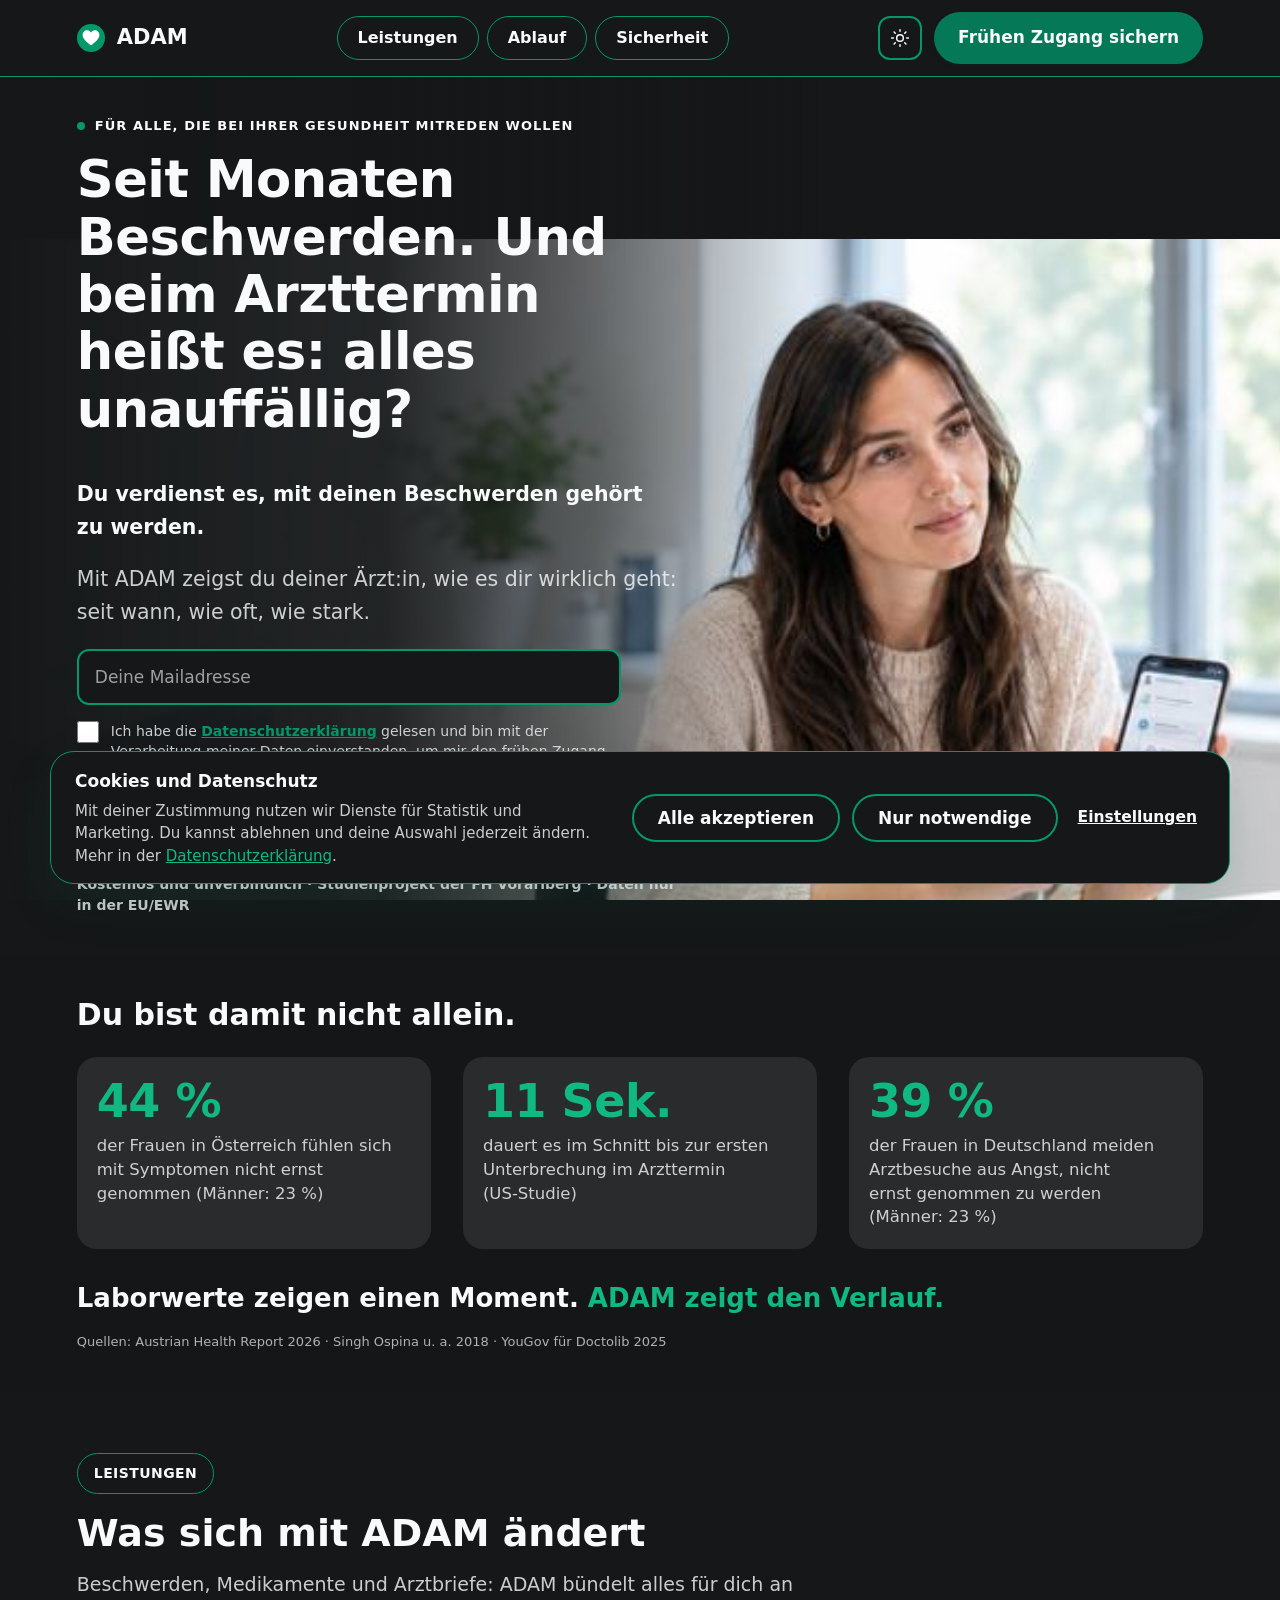
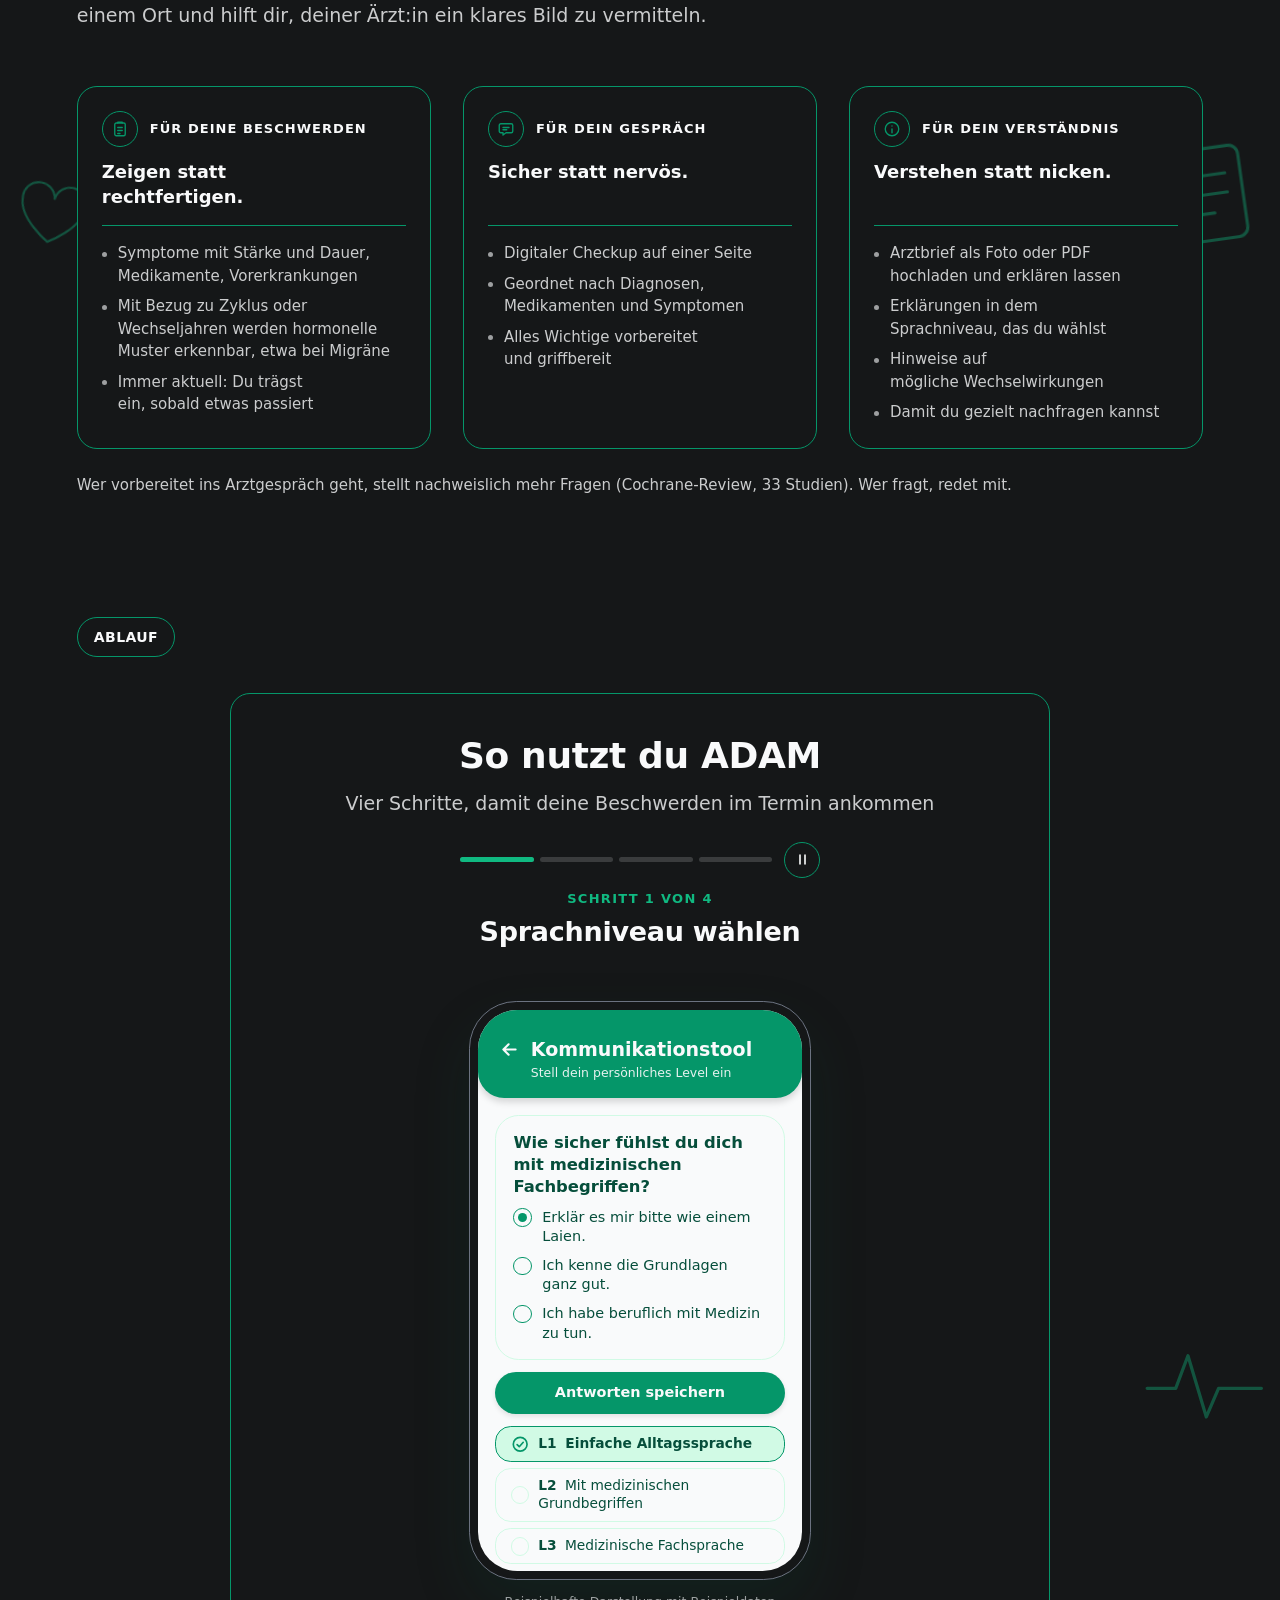
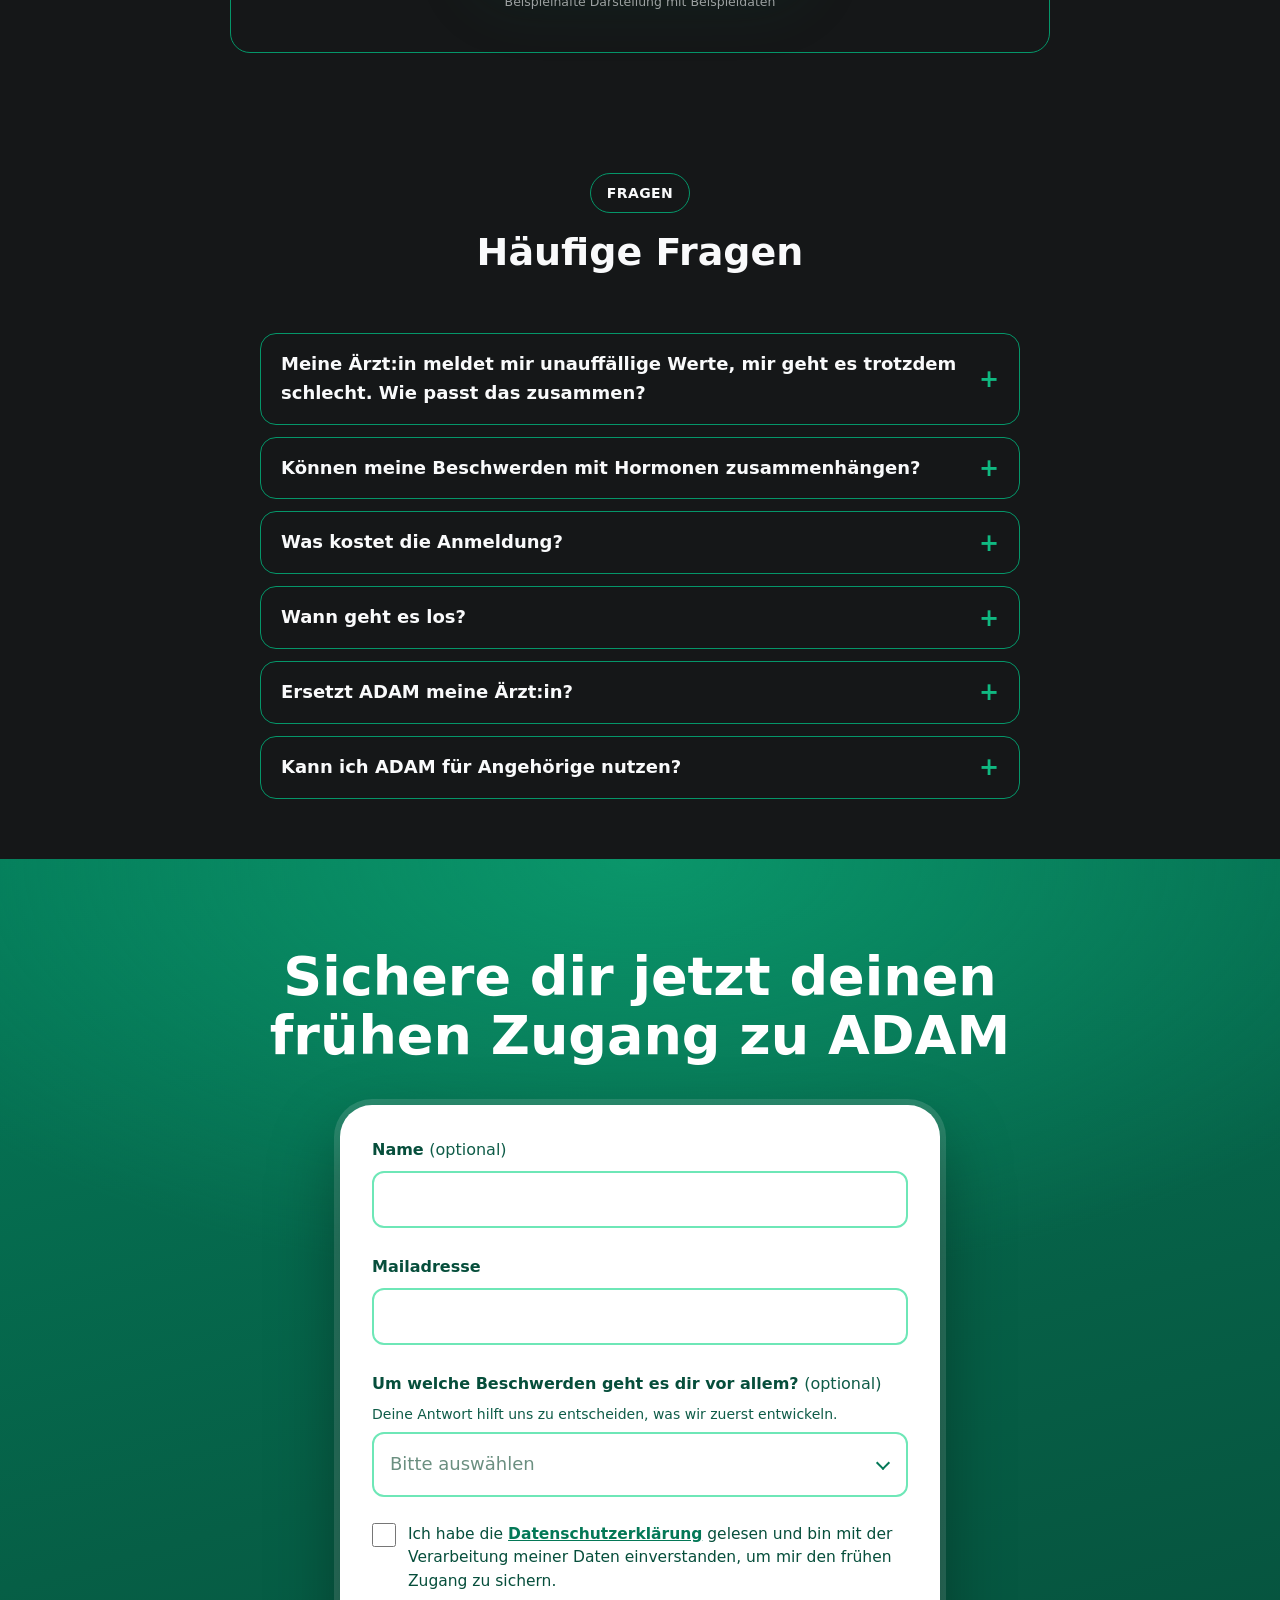
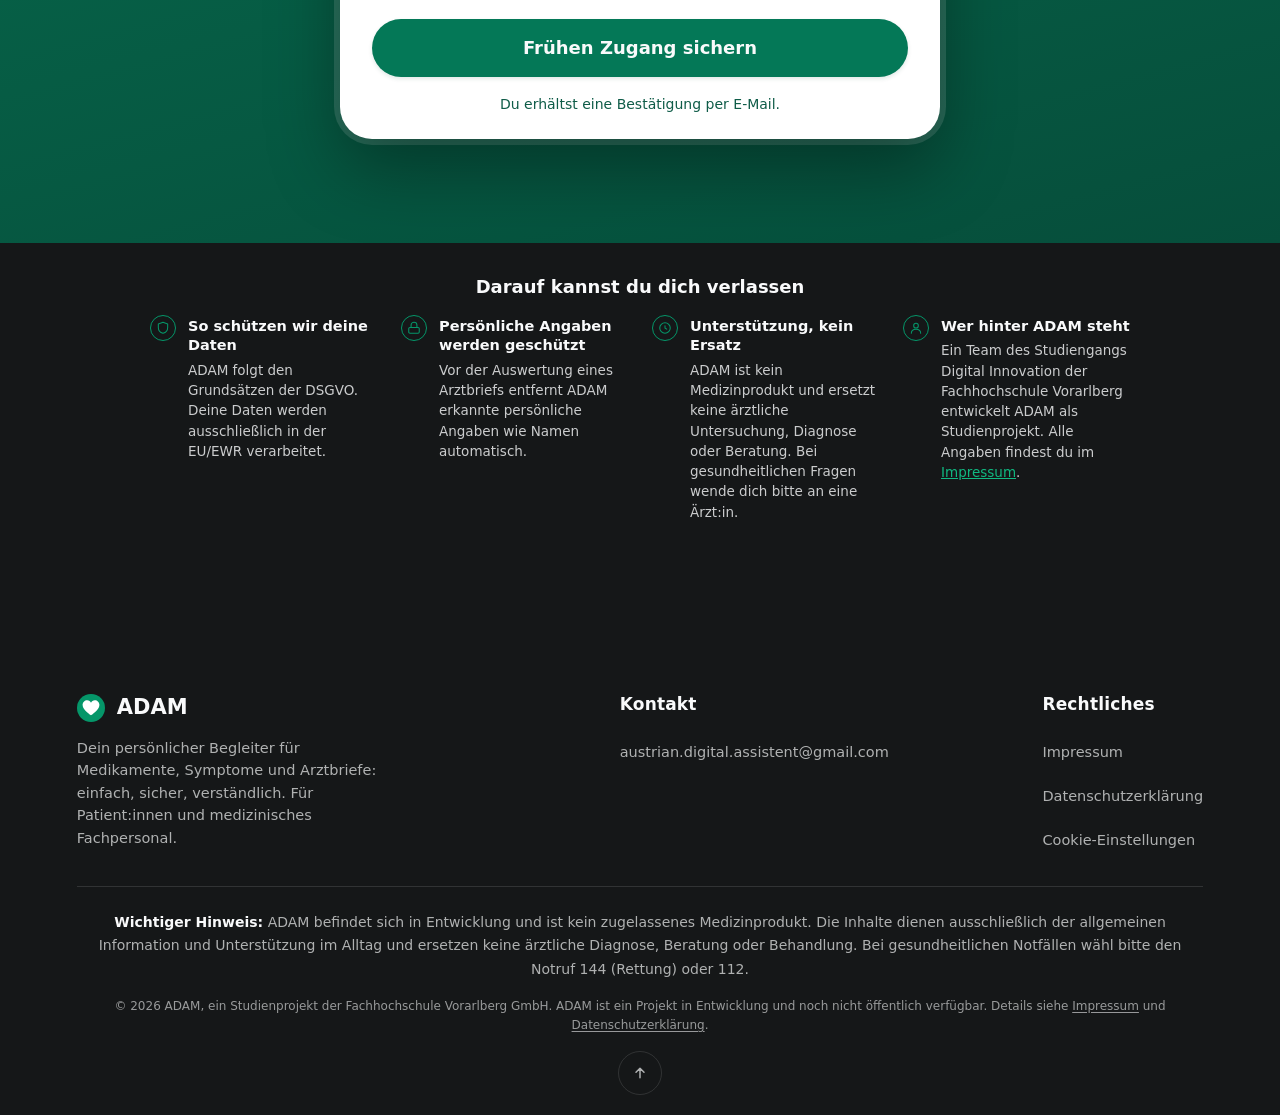
==== index.html @ 1a552b25 "Hinweis an der Beschwerden-Frage: "entwickeln" statt "bauen" Co-Authored-By: Claude Opus 5.5 <norepl" ====
<!DOCTYPE html>
<html lang="de" data-theme="dark">
<head>
  <meta charset="UTF-8" />
  <meta name="viewport" content="width=device-width, initial-scale=1.0" />
  <title>ADAM – Beschwerden festhalten, Arztbriefe verstehen</title>
  <meta name="description" content="Halte fest, wie sich deine Beschwerden entwickeln, versteh die Begriffe in deinen Befunden und geh vorbereitet in den nächsten Termin. Jetzt kostenlos frühen Zugang sichern." />
  <meta property="og:type" content="website" />
  <meta property="og:title" content="ADAM – Beschwerden festhalten, Arztbriefe verstehen" />
  <meta property="og:description" content="Halte fest, wie sich deine Beschwerden entwickeln, versteh die Begriffe in deinen Befunden und geh vorbereitet in den nächsten Termin. Jetzt kostenlos frühen Zugang sichern." />
  <link rel="icon" type="image/svg+xml" href="assets/logo.svg" />
  <script>

    (function () {
      try {
        if (localStorage.getItem("adam-theme-v2") === "light") {
          document.documentElement.setAttribute("data-theme", "light");
        }
      } catch (e) {}
    })();
  </script>
  <link rel="stylesheet" href="assets/styles.css" />

  <script src="assets/consent.js"></script>
</head>
<body data-audience="patient" data-variant="a">

  <script>
    document.documentElement.classList.add("js-loading");
    setTimeout(function () { document.documentElement.classList.remove("js-loading"); }, 5000);
  </script>
  <div class="loader" aria-hidden="true">
    <div class="loader__mark">
      <img src="assets/logo.svg" alt="" width="56" height="56" />
      <span class="loader__name">ADAM</span>
      <span class="loader__bar"></span>
    </div>
  </div>
  <script>

    (function () {
      try {
        var params = new URLSearchParams(window.location.search);
        var variant = (params.get("v") || "").toLowerCase();
        var audience = params.get("zielgruppe");
        var body = document.body;
        if (audience === "aerzte") body.setAttribute("data-audience", "aerzte");
        if (variant === "a" || variant === "b") {
          body.setAttribute("data-variant", variant);
          body.setAttribute("data-variant-source", "link");
          body.setAttribute("data-campaign", "true");
        }

        if (body.getAttribute("data-audience") === "aerzte" && "IntersectionObserver" in window) {
          body.classList.add("hero-cta-in-view");
        }
      } catch (e) {}
    })();
  </script>
  <a class="skip-link" href="#hauptinhalt">Direkt zum Hauptinhalt springen</a>

  <header class="site-header">
    <div class="container site-header__inner">
      <a class="brand" href="#hauptinhalt">
        <img src="assets/logo.svg" alt="ADAM Logo" width="28" height="28" />
        <span class="brand__name">ADAM</span>
      </a>

      <nav aria-label="Hauptnavigation">

        <ul class="nav-links">
          <li data-hide-for="patient"><a href="#vergleich">Vergleich</a></li>
          <li>
            <a href="#leistungen">
Leistungen
            </a>
          </li>
          <li><a href="#ablauf">Ablauf</a></li>
          <li><a href="#sicherheit">Sicherheit</a></li>
        </ul>
      </nav>

      <div class="nav-actions">

        <button type="button" class="theme-toggle" id="themeToggle" aria-label="Farbschema wechseln" aria-pressed="false">
          <svg class="icon-sun" viewBox="0 0 24 24" fill="none" stroke="currentColor" stroke-width="1.8" stroke-linecap="round" stroke-linejoin="round"><circle cx="12" cy="12" r="4"/><path d="M12 2v2M12 20v2M4.9 4.9l1.4 1.4M17.7 17.7l1.4 1.4M2 12h2M20 12h2M4.9 19.1l1.4-1.4M17.7 6.3l1.4-1.4"/></svg>
          <svg class="icon-moon" viewBox="0 0 24 24" fill="none" stroke="currentColor" stroke-width="1.8" stroke-linecap="round" stroke-linejoin="round"><path d="M21 12.8A9 9 0 1 1 11.2 3 7 7 0 0 0 21 12.8Z"/></svg>
        </button>

        <a class="btn btn-primary nav-cta" href="#warteliste" data-track="header">
          <span data-audience-content="patient"><span class="nav-cta__long">Frühen Zugang sichern</span><span class="nav-cta__short">Zugang sichern</span></span>
          <span data-audience-content="aerzte"><span class="nav-cta__long">Mit 10 Patient:innen kostenlos testen</span><span class="nav-cta__short">Kostenlos testen</span></span>
        </a>
        <button type="button" class="nav-toggle" id="navToggle" aria-expanded="false" aria-controls="mobileMenu">
          <span class="visually-hidden">Menü öffnen</span>
          <svg viewBox="0 0 24 24" fill="none" stroke="currentColor" stroke-width="2" stroke-linecap="round" id="navToggleIcon"><path d="M4 7h16M4 12h16M4 17h16"/></svg>
        </button>
      </div>
    </div>

    <div class="mobile-menu" id="mobileMenu">
      <div class="container">
        <ul>
          <li data-hide-for="patient"><a href="#vergleich">Vergleich</a></li>
          <li>
            <a href="#leistungen">
Leistungen
            </a>
          </li>
          <li><a href="#ablauf">Ablauf</a></li>
          <li><a href="#sicherheit">Sicherheit</a></li>
        </ul>
        <a class="btn btn-primary btn-block" href="#warteliste" data-track="mobile-menu">
          <span data-audience-content="patient">Frühen Zugang sichern</span>
          <span data-audience-content="aerzte"><span class="nav-cta__long">Mit 10 Patient:innen kostenlos testen</span><span class="nav-cta__short">Kostenlos testen</span></span>
        </a>
      </div>
    </div>
  </header>

  <main id="hauptinhalt">

    <section class="hero" aria-labelledby="hero-heading">

      <div class="hero__photo" data-audience-content="patient">
        <picture>
          <source media="(max-width: 1099px)" srcset="assets/hero-patient-schmal.jpg" />
          <img src="assets/hero-patient-1774.jpg" alt="" width="1774" height="747" fetchpriority="high" decoding="async" />
        </picture>
      </div>
      <div class="hero__photo" data-audience-content="aerzte">
        <picture>
          <source media="(max-width: 699px)" srcset="assets/hero-aerztin-schmal.jpg" />
          <img src="assets/hero-aerztin-1672.jpg" alt="" width="1672" height="941" fetchpriority="high" decoding="async" />
        </picture>
      </div>
      <div class="hero__blob hero__blob--one" aria-hidden="true"></div>
      <div class="hero__blob hero__blob--two" aria-hidden="true"></div>

      <div class="container hero__inner">
        <div>
          <div data-audience-content="patient">
            <p class="kicker">Für alle, die bei ihrer Gesundheit mitreden wollen</p>
          </div>
          <div data-audience-content="aerzte">
            <p class="kicker">Für Vorreiter:innen in Medizin, Pflege und Therapie</p>
          </div>

          <h1 id="hero-heading">
            <span data-audience-content="patient">
              <span data-variant-content="a">Seit Monaten Beschwerden. Und beim Arzttermin heißt es: alles unauffällig?</span>
              <span data-variant-content="b">Eine schwere Diagnose. Und im Arztbrief steht nur Fachchinesisch.</span>
            </span>
            <span data-audience-content="aerzte">
              <span data-variant-content="a">Sie wollten zuhören. Stattdessen suchen Sie.</span>
              <span data-variant-content="b">„Das weiß ich nicht mehr genau.“ Wie oft hören Sie diesen Satz?</span>
            </span>
          </h1>

          <div class="hero__patient" data-audience-content="patient">

            <div class="hero__story hero__story--lead" data-variant-content="a">
              <p class="hero__relief">Du verdienst es, mit deinen Beschwerden gehört zu werden.</p>
            </div>
            <div class="hero__story hero__story--lead" data-variant-content="b">
              <p class="hero__relief">Du willst wissen, was das konkret für dich bedeutet?</p>
            </div>
            <!-- Auf dem Handy steht dieser Satz unter dem Formular, ab 1100 px wie bisher darüber (CSS order). -->
            <div class="hero__story hero__story--more" data-variant-content="a">
              <p>Mit ADAM zeigst du deiner Ärzt:in, wie es dir wirklich geht: seit wann, wie oft, wie stark.</p>
            </div>
            <div class="hero__story hero__story--more" data-variant-content="b">
              <p>ADAM übersetzt deinen Arztbrief in einfache Worte und schafft Klarheit.</p>
            </div>

            <!-- Kampagne 4: Kurzanmeldung direkt im ersten Bildschirm (nur Mailadresse + Einwilligung).
                 Gleiches Brevo-Formular und gleiche Ereignisse wie unten; GoatCounter zählt zusätzlich
                 hero_form_start und hero_submit, damit man sieht, wie viele das Formular oben nutzen. -->
            <form class="waitlist-form waitlist-form--hero" id="waitlist-form-hero" data-position="hero" novalidate>
              <div class="waitlist-form__fields">
                <input type="hidden" name="zielgruppe" value="patient" />
                <input type="hidden" name="variante" value="direkt" data-variant-field />
                <div class="form-field">
                  <label for="email-hero" class="visually-hidden">Mailadresse</label>
                  <input type="email" id="email-hero" name="email" autocomplete="email" inputmode="email" placeholder="Deine Mailadresse" required />
                  <p class="form-error" data-error-for="email" aria-live="polite"></p>
                </div>
                <div class="form-field form-field--checkbox">
                  <label class="checkbox-label">
                    <input type="checkbox" name="consent" required data-error-message="Bitte stimme der Datenschutzerklärung zu, um dir den frühen Zugang zu sichern." />
                    <span>Ich habe die <a href="datenschutz.html" target="_blank" rel="noopener">Datenschutzerklärung</a> gelesen und bin mit der Verarbeitung meiner Daten einverstanden, um mir den frühen Zugang zu sichern.</span>
                  </label>
                  <p class="form-error" data-error-for="consent" aria-live="polite"></p>
                </div>
                <p class="form-error" data-submit-error aria-live="polite"></p>
                <button class="btn btn-primary btn-lg" type="submit">Frühen Zugang sichern</button>
              </div>

              <div class="form-success" tabindex="-1">
                <p class="form-success__title">Danke, du bist dabei!</p>
                <p class="form-success__text">
                  <span data-success-lead>Wir haben dir eine E-Mail geschickt.</span>
                  Darin steht, wie es weitergeht.
                </p>
                <p class="form-success__hint">Keine E-Mail erhalten? <span>Sieh bitte im Spam-Ordner nach.</span></p>
              </div>
            </form>
            <p class="hero__trust-note">Kostenlos und unverbindlich · Studienprojekt der FH Vorarlberg · Daten nur in der EU/EWR</p>
          </div>

          <div data-audience-content="aerzte">

            <div class="hero__story" data-variant-content="a">
              <p>Zettel entziffern, in ELGA nachsehen, nach Tabletten fragen, deren Namen keiner mehr weiß. Und am Ende bleibt offen, ob die Liste noch stimmt.</p>
              <p>Jede Minute davon fehlt dem Gespräch. Und im Wartezimmer sitzt schon der Nächste.</p>
            </div>
            <div class="hero__story" data-variant-content="b">
              <p>Sie fragen nach. Noch einmal. Und setzen aus Bruchstücken zusammen, was wirklich los ist.</p>
            </div>
          </div>

        </div>

      </div>

      <div class="hero__band proof" data-audience-content="patient">
        <div class="container">
          <div data-variant-content="a">
            <p class="proof__title">Du bist damit nicht allein.</p>
            <ul class="proof__stats">
              <li class="proof__stat"><span class="proof__num">44&nbsp;%</span><span class="proof__text">der Frauen in Österreich fühlen sich mit Symptomen nicht ernst genommen (Männer: 23&nbsp;%)</span></li>
              <li class="proof__stat"><span class="proof__num">11&nbsp;Sek.</span><span class="proof__text">dauert es im Schnitt bis zur ersten Unterbrechung im Arzttermin (US-Studie)</span></li>
              <li class="proof__stat"><span class="proof__num">39&nbsp;%</span><span class="proof__text">der Frauen in Deutschland meiden Arztbesuche aus Angst, nicht ernst genommen zu werden (Männer: 23&nbsp;%)</span></li>
            </ul>
            <p class="proof__claim">Laborwerte zeigen einen Moment. <em class="hero__mark">ADAM zeigt den Verlauf.</em></p>
            <p class="proof__sources">Quellen: Austrian Health Report 2026 · Singh Ospina u.&nbsp;a. 2018 · YouGov für Doctolib 2025</p>
          </div>
          <div data-variant-content="b">
            <p class="proof__title">So geht es den meisten.</p>
            <ul class="proof__stats">
              <li class="proof__stat"><span class="proof__num">40–80&nbsp;%</span><span class="proof__text">von dem, was Ärzt:innen erklären, sind sofort wieder vergessen</span></li>
              <li class="proof__stat"><span class="proof__num">Fast 50&nbsp;%</span><span class="proof__text">von dem, was hängen bleibt, ist falsch erinnert</span></li>
              <li class="proof__stat"><span class="proof__num">Über 50&nbsp;%</span><span class="proof__text">der Menschen in Deutschland finden die Begriffe von Ärzt:innen schwer verständlich</span></li>
            </ul>
            <p class="proof__claim">Der Arztbrief erklärt die Diagnose. <em class="hero__mark">ADAM erklärt den Arztbrief.</em></p>
            <p class="proof__sources">Quellen: Kessels 2003 · Health Literacy Survey Germany (HLS-GER 2)</p>
          </div>
        </div>
      </div>
      <div class="hero__band" data-audience-content="aerzte">
        <div class="container hero__band-inner">
          <div data-variant-content="a">
            <p class="hero__band-turn">Sie sind nicht Ärzt:in geworden, um zu suchen.</p>
            <div class="hero__band-answer">
              <p class="hero__answer">Mit ADAM kommen Ihre Patient:innen <em class="hero__mark">vorbereitet</em>. Und Sie haben wieder Zeit für den Menschen vor Ihnen.</p>
            </div>
          </div>
          <div data-variant-content="b">
            <p class="hero__band-turn">Dabei hängt an diesen Angaben Ihre Diagnose.</p>
            <div class="hero__band-answer">
              <p class="hero__answer">Mit ADAM bringen Ihre Patient:innen ihre Geschichte <em class="hero__mark">geordnet</em> mit. Und Sie entscheiden mit gutem Gefühl.</p>
            </div>
          </div>
        </div>
      </div>
    </section>

    <!-- Vergleich: für Patient:innen ausgeblendet (zu erklärungsbedürftig), Ärzt:innen behalten ihn -->
    <section class="has-deco problem" id="vergleich" aria-labelledby="problem-heading" data-hide-for="patient">
      <div class="deco" aria-hidden="true">
        <div class="deco__item" data-parallax="-0.2" data-side="l" style="--speed: -0.2; --size: 1.3; top: 30%; --rot: 8deg"><svg viewBox="0 0 64 64"><rect x="10" y="14" width="44" height="40" rx="5"/><path d="M10 26h44M22 8v10M42 8v10M22 36h6M36 36h6M22 45h6"/></svg></div>
      </div>
      <div class="container">
        <div class="section-header">
          <span class="eyebrow">Vergleich</span>
          <h2 class="section-title" id="problem-heading">Derselbe Termin, zwei Ausgangslagen</h2>
          <p class="section-intro">
            <span data-audience-content="patient">Schieb den Regler: was du heute zum Termin mitbringst – und was mit ADAM.</span>
            <span data-audience-content="aerzte">Schieben Sie den Regler: was Ihre Patient:innen zum Termin mitbringen, ohne und mit ADAM.</span>
          </p>
        </div>

        <div class="cmp">
          <div class="cmp__card">
            <h3 class="cmp__bar"><span class="cmp__bar-off">Ohne ADAM</span><span class="cmp__bar-on">Mit ADAM</span></h3>
            <ul class="cmp__rows">
              <li class="cmp__row cmp__row--1">
                <span class="cmp__icon" aria-hidden="true"><span class="cmp__q">?</span><svg viewBox="0 0 24 24" fill="none" stroke="currentColor" stroke-width="2.6" stroke-linecap="round" stroke-linejoin="round"><path d="M20 6 9 17l-5-5"/></svg></span>
                <span class="cmp__label">Medikamente</span>
                <span class="cmp__values">
                  <span class="cmp__before"><span class="cmp__tag">Ohne ADAM: </span>„Die kleine weiße für den Blutdruck“</span>
                  <span class="cmp__after"><span class="cmp__tag">Mit ADAM: </span>Ramipril 5 mg, 1× täglich</span>
                </span>
              </li>
              <li class="cmp__row cmp__row--2">
                <span class="cmp__icon" aria-hidden="true"><span class="cmp__q">?</span><svg viewBox="0 0 24 24" fill="none" stroke="currentColor" stroke-width="2.6" stroke-linecap="round" stroke-linejoin="round"><path d="M20 6 9 17l-5-5"/></svg></span>
                <span class="cmp__label">Vorbefund</span>
                <span class="cmp__values">
                  <span class="cmp__before"><span class="cmp__tag">Ohne ADAM: </span><span class="is-inline" data-audience-content="patient">„Im Brief stand irgendwas mit ‚idiopathisch‘.“</span><span class="is-inline" data-audience-content="aerzte">„Der Brief liegt noch zu Hause“</span></span>
                  <span class="cmp__after"><span class="cmp__tag">Mit ADAM: </span><span class="is-inline" data-audience-content="patient">„idiopathisch“ heißt: ohne bekannte Ursache</span><span class="is-inline" data-audience-content="aerzte">Arztbrief hochgeladen</span></span>
                </span>
              </li>
              <li class="cmp__row cmp__row--3">
                <span class="cmp__icon" aria-hidden="true"><span class="cmp__q">?</span><svg viewBox="0 0 24 24" fill="none" stroke="currentColor" stroke-width="2.6" stroke-linecap="round" stroke-linejoin="round"><path d="M20 6 9 17l-5-5"/></svg></span>
                <span class="cmp__label">Symptome</span>
                <span class="cmp__values">
                  <span class="cmp__before"><span class="cmp__tag">Ohne ADAM: </span><span class="is-inline" data-audience-content="patient">„Kopfweh … seit ein paar Wochen? Oder schon Monaten?“</span><span class="is-inline" data-audience-content="aerzte">„Kopfweh, seit wann genau, weiß ich nicht“</span></span>
                  <span class="cmp__after"><span class="cmp__tag">Mit ADAM: </span><span class="is-inline" data-audience-content="patient">Kopfschmerzen seit 6 Wochen, 3× pro Woche, Stärke 6/10</span><span class="is-inline" data-audience-content="aerzte">Kopfschmerzen, leicht, seit gestern</span></span>
                </span>
              </li>
              <li class="cmp__row cmp__row--4">
                <span class="cmp__icon" aria-hidden="true"><span class="cmp__q">?</span><svg viewBox="0 0 24 24" fill="none" stroke="currentColor" stroke-width="2.6" stroke-linecap="round" stroke-linejoin="round"><path d="M20 6 9 17l-5-5"/></svg></span>
                <span class="cmp__label">Familiengeschichte</span>
                <span class="cmp__values">
                  <span class="cmp__before"><span class="cmp__tag">Ohne ADAM: </span>„Da müsste ich meine Mutter fragen“</span>
                  <span class="cmp__after"><span class="cmp__tag">Mit ADAM: </span>Diabetes (Mutter)</span>
                </span>
              </li>
            </ul>
          </div>
          <div class="cmp__control">
            <button type="button" class="cmp__end" data-cmp-to="0">Ohne ADAM</button>
            <input class="cmp__range" type="range" min="0" max="100" step="1" value="0" aria-label="Vergleich: von ohne ADAM bis mit ADAM" />
            <button type="button" class="cmp__end" data-cmp-to="100">Mit ADAM</button>
          </div>
        </div>
      </div>
    </section>

    <section class="has-deco" id="leistungen" aria-label="Leistungen">
      <div class="deco" aria-hidden="true">
        <div class="deco__item" data-parallax="0.2" data-side="r" style="--speed: 0.2; --size: 1.6; top: 28%; --rot: -8deg"><svg viewBox="0 0 64 64"><rect x="14" y="8" width="36" height="48" rx="5"/><path d="M22 22h20M22 32h20M22 42h12"/></svg></div>
        <div class="deco__item" data-parallax="-0.2" data-side="l" style="--speed: -0.2; --size: 1.1; top: 66%; --rot: 10deg"><svg viewBox="0 0 64 64"><path d="M32 54S8 40 8 24a12 12 0 0 1 24-3 12 12 0 0 1 24 3c0 16-24 30-24 30z"/></svg></div>
      </div>
      <div class="container">

        <div class="overview" data-audience-content="patient">
          <div class="overview__header">
            <span class="eyebrow">Leistungen</span>
            <h2 class="section-title">Was sich mit ADAM ändert</h2>
            <p class="section-intro">Beschwerden, Medikamente und Arztbriefe: ADAM bündelt alles für dich an einem Ort und hilft dir, deiner Ärzt:in ein klares Bild zu vermitteln.</p>
          </div>

          <ul class="services">
            <li class="service">
              <h3 class="kicker"><span class="service__icon" aria-hidden="true"><svg viewBox="0 0 24 24" fill="none" stroke="currentColor" stroke-width="1.8" stroke-linecap="round" stroke-linejoin="round"><rect x="5" y="4" width="14" height="17" rx="2"/><path d="M9 4V3h6v1M9 10h6M9 14h6M9 18h3"/></svg></span>Für deine Beschwerden</h3>
              <p class="service__claim">Zeigen statt rechtfertigen.</p>
              <ul class="service__list">
                <li>Symptome mit Stärke und Dauer, Medikamente, Vorerkrankungen</li>
                <li>Mit Bezug zu Zyklus oder Wechseljahren werden hormonelle Muster erkennbar, etwa bei Migräne</li>
                <li>Immer aktuell: Du trägst ein, sobald etwas passiert</li>
              </ul>
            </li>
            <li class="service">
              <h3 class="kicker"><span class="service__icon" aria-hidden="true"><svg viewBox="0 0 24 24" fill="none" stroke="currentColor" stroke-width="1.8" stroke-linecap="round" stroke-linejoin="round"><path d="M5 5h14a2 2 0 0 1 2 2v8a2 2 0 0 1-2 2h-7l-4 3v-3H5a2 2 0 0 1-2-2V7a2 2 0 0 1 2-2z"/><path d="M8 10h8M8 13h5"/></svg></span>Für dein Gespräch</h3>
              <p class="service__claim">Sicher statt nervös.</p>
              <ul class="service__list">
                <li>Digitaler Checkup auf einer Seite</li>
                <li>Geordnet nach Diagnosen, Medikamenten und Symptomen</li>
                <li>Alles Wichtige vorbereitet und griffbereit</li>
              </ul>
            </li>
            <li class="service">
              <h3 class="kicker"><span class="service__icon" aria-hidden="true"><svg viewBox="0 0 24 24" fill="none" stroke="currentColor" stroke-width="1.8" stroke-linecap="round" stroke-linejoin="round"><circle cx="12" cy="12" r="9"/><path d="M12 17v-5M12 8h.01"/></svg></span>Für dein Verständnis</h3>
              <p class="service__claim">Verstehen statt nicken.</p>
              <ul class="service__list">
                <li>Arztbrief als Foto oder PDF hochladen und erklären lassen</li>
                <li>Erklärungen in dem Sprachniveau, das du wählst</li>
                <li>Hinweise auf mögliche Wechselwirkungen</li>
                <li>Damit du gezielt nachfragen kannst</li>
              </ul>
            </li>
          </ul>
          <p class="services__proof">Wer vorbereitet ins Arztgespräch geht, stellt nachweislich mehr Fragen (Cochrane-Review, 33 Studien). Wer fragt, redet mit.</p>

        </div>

        <div class="overview" data-audience-content="aerzte">
          <div class="overview__header">
            <span class="eyebrow">Leistungen</span>
            <h2 class="section-title">Drei Gründe, ADAM zu empfehlen</h2>
            <p class="section-intro">ADAM ist eine Gesundheits-App für Ihre Patient:innen. Sie bündelt Medikamente, Symptomverläufe und Befunde, erklärt Diagnosen verständlich und erstellt eine kompakte Übersicht für den nächsten Termin.</p>
          </div>

          <ul class="services">
            <li class="service">
              <h3 class="kicker"><span class="service__icon" aria-hidden="true"><svg viewBox="0 0 24 24" fill="none" stroke="currentColor" stroke-width="1.8" stroke-linecap="round" stroke-linejoin="round"><rect x="5" y="4" width="14" height="17" rx="2"/><path d="M9 4V3h6v1M9 10h6M9 14h6M9 18h3"/></svg></span>Für Ihre Diagnosen</h3>
              <p class="service__claim">Alle relevanten Daten an einem Ort.</p>
              <ul class="service__list">
                <li>Medikation, Symptome und Vorerkrankungen</li>
                <li>Arztbriefe als Foto oder PDF</li>
                <li>Von Ihren Patient:innen laufend ergänzt</li>
              </ul>
            </li>
            <li class="service">
              <h3 class="kicker"><span class="service__icon" aria-hidden="true"><svg viewBox="0 0 24 24" fill="none" stroke="currentColor" stroke-width="1.8" stroke-linecap="round" stroke-linejoin="round"><circle cx="12" cy="12" r="9"/><path d="M12 7v5l3 2"/></svg></span>Für Ihre Zeit</h3>
              <p class="service__claim">Alle Daten übersichtlich zusammengeführt.</p>
              <ul class="service__list">
                <li>Digitaler Checkup auf einer Seite</li>
                <li>Gegliedert nach Diagnosen, Medikamenten und Symptomen</li>
                <li>Schon vor dem Termin fertig</li>
              </ul>
            </li>
            <li class="service">
              <h3 class="kicker"><span class="service__icon" aria-hidden="true"><svg viewBox="0 0 24 24" fill="none" stroke="currentColor" stroke-width="1.8" stroke-linecap="round" stroke-linejoin="round"><path d="M5 5h14a2 2 0 0 1 2 2v8a2 2 0 0 1-2 2h-7l-4 3v-3H5a2 2 0 0 1-2-2V7a2 2 0 0 1 2-2z"/><path d="M8 10h8M8 13h5"/></svg></span>Für Ihre Patient:innen</h3>
              <p class="service__claim">Gesundheitsdaten verständlich übersetzt.</p>
              <ul class="service__list">
                <li>Diagnosen in klaren Worten, Sprachniveau einstellbar</li>
                <li>Hinweise auf mögliche Wechselwirkungen</li>
                <li>Gut vorbereitet ins Gespräch mit Ihnen</li>
              </ul>
            </li>
          </ul>

        </div>
      </div>
    </section>

    <section class="has-deco ablauf" id="ablauf" aria-labelledby="ablauf-heading">
      <div class="deco" aria-hidden="true">
        <div class="deco__item" data-parallax="0.2" data-side="r" style="--speed: 0.2; --size: 1.7; top: 55%; --rot: 0deg"><svg viewBox="0 0 64 64"><path d="M4 34h14l6-16 9 30 6-14h21"/></svg></div>
      </div>
      <div class="container">
        <div class="ablauf__header">
          <span class="eyebrow">Ablauf</span>
        </div>

        <div class="howto" data-step="1">
          <div class="howto__text">
            <div class="howto__intro">
              <h2 class="howto__heading" id="ablauf-heading">
                <span data-audience-content="patient">So nutzt du ADAM</span>
                <span data-audience-content="aerzte">Wie Patient:innen ADAM anwenden</span>
              </h2>
              <p class="howto__sub">
                <span data-audience-content="patient">Vier Schritte, damit deine Beschwerden im Termin ankommen</span>
                <span data-audience-content="aerzte">Vier Schritte zu besser vorbereiteten Terminen</span>
              </p>
            </div>

            <p class="visually-hidden" aria-live="polite" aria-atomic="true" data-howto-live></p>
            <div class="howto__step">
            <!-- Film: die vier Schritte laufen automatisch nacheinander ab (assets/script.js, initHowto). -->
            <div class="howto__film-controls" hidden>
              <div class="howto__film-bar" aria-hidden="true"><i></i><i></i><i></i><i></i></div>
              <button type="button" class="howto__film-toggle" aria-label="Film anhalten">
                <svg class="howto__icon-pause" viewBox="0 0 24 24" fill="none" stroke="currentColor" stroke-width="2.6" stroke-linecap="round" aria-hidden="true"><path d="M8 5v14M16 5v14"/></svg>
                <svg class="howto__icon-play" viewBox="0 0 24 24" fill="currentColor" aria-hidden="true"><path d="M8 5.5v13a1 1 0 0 0 1.5.86l10.5-6.5a1 1 0 0 0 0-1.72L9.5 4.64A1 1 0 0 0 8 5.5Z"/></svg>
              </button>
            </div>
            <p class="howto__count">Schritt <span data-howto-current>1</span> von 4</p>
            <div class="howto__panels">
              <div class="howto__panel is-active">
                <h3 class="howto__title">Sprachniveau wählen</h3>
                <p class="howto__desc"><span data-audience-content="patient">Du entscheidest, wie einfach oder fachlich ADAM dir alles erklärt.</span><span data-audience-content="aerzte">Ihre Patient:innen wählen, wie einfach oder fachlich ADAM erklärt. Verstandene Erklärungen können Ihnen im Termin das Erklären von Grundlagen ersparen.</span></p>
              </div>
              <div class="howto__panel">
                <h3 class="howto__title"><span class="is-inline" data-audience-content="patient">Beschwerden erfassen, Arztbrief hochladen</span><span class="is-inline" data-audience-content="aerzte">Angaben erfassen und Arztbrief hochladen</span></h3>
                <p class="howto__desc"><span data-audience-content="patient">Symptome, Medikamente und Arztbriefe als Bild oder PDF: alles an einem Ort statt auf Zetteln und im Kopf.</span><span data-audience-content="aerzte">Ihre Patient:innen erfassen Symptome und Medikamente und laden Arztbriefe als Bild oder PDF hoch. So können Ihnen die Angaben zum Termin gebündelt vorliegen, statt dass Sie sie einzeln erfragen.</span></p>
              </div>
              <div class="howto__panel">
                <h3 class="howto__title">Diagnosen erklären lassen</h3>
                <p class="howto__desc"><span data-audience-content="patient">ADAM erklärt die Diagnosen aus deinem Arztbrief in deinem Sprachniveau.</span><span data-audience-content="aerzte">ADAM erklärt Diagnosen aus dem Arztbrief im gewählten Sprachniveau. Das kann zu klareren Angaben und gezielteren Fragen in Ihrem Gespräch führen.</span></p>
              </div>
              <div class="howto__panel">
                <h3 class="howto__title"><span class="is-inline" data-audience-content="patient">Alle Daten übersichtlich zusammengefasst</span><span class="is-inline" data-audience-content="aerzte">Checkup zusammenfassen</span></h3>
                <p class="howto__desc"><span data-audience-content="patient">Dein digitaler Checkup fasst deine Einträge übersichtlich zusammen und macht bei Bedarf Muster sichtbar, etwa rund um Zyklus oder Wechseljahre. So hast du im Termin alles schwarz auf weiß.</span><span data-audience-content="aerzte">Der digitale Checkup führt Diagnosen, Medikamente und Symptome auf einer Seite zusammen. Die Übersicht gibt Ihnen schnell Orientierung und kann Nachfragen im Termin ersparen.</span></p>
              </div>
            </div>
            </div>

            <div class="howto__pager">
              <button type="button" class="howto__arrow" data-howto-prev aria-label="Zurück: vorheriger Schritt" title="Zurück"><svg viewBox="0 0 24 24" fill="none" stroke="currentColor" stroke-width="2.2" stroke-linecap="round" stroke-linejoin="round" aria-hidden="true"><path d="M19 12H5M11 6l-6 6 6 6"/></svg></button>
              <button type="button" class="howto__arrow" data-howto-next aria-label="Weiter: nächster Schritt" title="Weiter"><svg viewBox="0 0 24 24" fill="none" stroke="currentColor" stroke-width="2.2" stroke-linecap="round" stroke-linejoin="round" aria-hidden="true"><path d="M5 12h14M13 6l6 6-6 6"/></svg></button>
            </div>

            <p class="howto__note howto__note--end">Beispielhafte Darstellung mit Beispieldaten</p>
          </div>

          <div class="howto__demo" aria-hidden="true">
            <div class="demo-phone">
              <div class="demo-screen">

                <div class="demo-scene demo-scene--1">
                  <div class="demo-head">
                    <span class="demo-head__title"><svg viewBox="0 0 24 24" fill="none" stroke="currentColor" stroke-width="2.4" stroke-linecap="round" stroke-linejoin="round"><path d="M19 12H5M11 6l-6 6 6 6"/></svg>Kommunikationstool</span>
                    <span class="demo-head__sub"><span class="is-inline" data-audience-content="patient">Stell dein persönliches Level ein</span><span class="is-inline" data-audience-content="aerzte">Stellen Sie Ihr persönliches Level ein</span></span>
                  </div>
                  <div class="demo-body">
                    <div class="demo-card">
                      <p class="demo-question"><span class="is-inline" data-audience-content="patient">Wie sicher fühlst du dich mit medizinischen Fachbegriffen?</span><span class="is-inline" data-audience-content="aerzte">Wie sicher fühlen Sie sich mit medizinischen Fachbegriffen?</span></p>
                      <p class="demo-radio"><i><b></b></i><span><span class="is-inline" data-audience-content="patient">Erklär es mir bitte wie einem Laien.</span><span class="is-inline" data-audience-content="aerzte">Bitte erklären Sie es mir wie einem Laien.</span></span></p>
                      <p class="demo-radio"><i></i><span>Ich kenne die Grundlagen ganz gut.</span></p>
                      <p class="demo-radio"><i></i><span>Ich habe beruflich mit Medizin zu tun.</span></p>
                    </div>
                    <div class="demo-btn">Antworten speichern</div>
                    <div class="demo-levels">
                      <p class="demo-level demo-level--current"><svg viewBox="0 0 24 24" fill="none" stroke="currentColor" stroke-width="2.2" stroke-linecap="round" stroke-linejoin="round"><circle cx="12" cy="12" r="9"/><path d="M8 12.5l2.8 2.8L16 9.5"/></svg><span><strong>L1</strong> Einfache Alltagssprache</span></p>
                      <p class="demo-level"><i></i><span><strong>L2</strong> Mit medizinischen Grundbegriffen</span></p>
                      <p class="demo-level"><i></i><span><strong>L3</strong> Medizinische Fachsprache</span></p>
                    </div>
                  </div>
                </div>

                <div class="demo-scene demo-scene--2">
                  <div class="demo-sub demo-sub--med">
                  <div class="demo-head">
                    <span class="demo-head__title"><svg viewBox="0 0 24 24" fill="none" stroke="currentColor" stroke-width="2.4" stroke-linecap="round" stroke-linejoin="round"><path d="M19 12H5M11 6l-6 6 6 6"/></svg><span class="is-inline" data-audience-content="patient">Symptomtagebuch</span><span class="is-inline" data-audience-content="aerzte">Aktuelle Medikamente</span></span>
                    <span class="demo-head__sub"><span class="is-inline" data-audience-content="patient">Halte deine Beschwerden fest</span><span class="is-inline" data-audience-content="aerzte">Verwalten Sie Ihre medizinischen Daten</span></span>
                  </div>
                  <div class="demo-body">
                    <div class="demo-btn">+ Eintrag hinzufügen<em class="demo-tap" style="--tap: 0.15s"></em></div>
                    <p class="demo-section">Einträge</p>
                    <div class="demo-slot">
                      <p class="demo-empty demo-med__empty"><span class="is-inline" data-audience-content="patient">Keine Einträge vorhanden.</span><span class="is-inline" data-audience-content="aerzte">Keine Medikamente vorhanden.</span></p>
                      <div class="demo-card demo-med__form">
                        <p class="demo-card__title"><span class="is-inline" data-audience-content="patient">Neue Beschwerde</span><span class="is-inline" data-audience-content="aerzte">Neues Medikament</span></p>
                        <p class="demo-input"><small><span class="is-inline" data-audience-content="patient">Beschwerde</span><span class="is-inline" data-audience-content="aerzte">Medikamentenname</span></small><span><b class="demo-med__v1"><span class="is-inline" data-audience-content="patient">Migräne</span><span class="is-inline" data-audience-content="aerzte">Ramipril</span></b></span></p>
                        <div class="demo-input-row">
                          <p class="demo-input"><small><span class="is-inline" data-audience-content="patient">Datum</span><span class="is-inline" data-audience-content="aerzte">Dosierung</span></small><span><b class="demo-med__v2"><span class="is-inline" data-audience-content="patient">28.09.2026</span><span class="is-inline" data-audience-content="aerzte">5</span></b></span></p>
                          <p class="demo-input"><small><span class="is-inline" data-audience-content="patient">Stärke</span><span class="is-inline" data-audience-content="aerzte">Einheit</span></small><span><b class="demo-med__v2"><span class="is-inline" data-audience-content="patient">6/10</span><span class="is-inline" data-audience-content="aerzte">mg</span></b></span></p>
                        </div>
                        <p class="demo-input"><small><span class="is-inline" data-audience-content="patient">Zyklustag</span><span class="is-inline" data-audience-content="aerzte">Einnahmehäufigkeit</span></small><span><b class="demo-med__v3"><span class="is-inline" data-audience-content="patient">Tag 27 von 28</span><span class="is-inline" data-audience-content="aerzte">1x täglich</span></b></span></p>
                        <div class="demo-btn">Speichern<em class="demo-tap" style="--tap: 1.5s"></em></div>
                      </div>
                      <div class="demo-card demo-med__card">
                        <p class="demo-card__title"><span class="is-inline" data-audience-content="patient">Migräne</span><span class="is-inline" data-audience-content="aerzte">Ramipril</span></p>
                        <p class="demo-field"><small><span class="is-inline" data-audience-content="patient">Datum:</span><span class="is-inline" data-audience-content="aerzte">Wirkung/Dosierung:</span></small><span class="is-inline" data-audience-content="patient">28.09.2026</span><span class="is-inline" data-audience-content="aerzte">5 mg</span></p>
                        <p class="demo-field"><small><span class="is-inline" data-audience-content="patient">Stärke:</span><span class="is-inline" data-audience-content="aerzte">Einnahmehäufigkeit:</span></small><span class="is-inline" data-audience-content="patient">6/10</span><span class="is-inline" data-audience-content="aerzte">1x täglich</span></p>
                        <p class="demo-field" data-audience-content="patient"><small>Zyklustag:</small>Tag 27 von 28</p>
                      </div>
                    </div>
                  </div>
                  </div>
                  <div class="demo-sub demo-sub--doc">
                  <div class="demo-head">
                    <span class="demo-head__title"><svg viewBox="0 0 24 24" fill="none" stroke="currentColor" stroke-width="2.4" stroke-linecap="round" stroke-linejoin="round"><path d="M19 12H5M11 6l-6 6 6 6"/></svg>Diagnosen</span>
                    <span class="demo-head__sub"><span class="is-inline" data-audience-content="patient">Deine eingetragenen Diagnosen</span><span class="is-inline" data-audience-content="aerzte">Ihre eingetragenen Diagnosen</span></span>
                  </div>
                  <div class="demo-body">
                    <div class="demo-btn">+ Manuell hinzufügen</div>
                    <div class="demo-btn demo-btn--grey demo-upload">
                      <span class="demo-upload__idle">Arztbrief hochladen (Bild / PDF)</span>
                      <span class="demo-upload__busy">Analysiere Arztbrief...</span>
                    </div>
                    <p class="demo-file">
                      <span class="demo-file__type">PDF</span>
                      <span class="demo-file__name">Arztbrief_02-10-2026.pdf</span>
                      <span class="demo-file__done"><svg viewBox="0 0 24 24" fill="none" stroke="currentColor" stroke-width="3" stroke-linecap="round" stroke-linejoin="round"><path d="M5 12.5l4.5 4.5L19 7.5"/></svg></span>
                      <span class="demo-file__bar"></span>
                    </p>
                    <p class="demo-section">Diagnosen</p>
                    <div class="demo-slot">
                      <p class="demo-empty">Keine Diagnosen vorhanden.</p>
                      <div class="demo-card demo-upload__card">
                        <p class="demo-card__title">Essentielle Hypertonie</p>
                        <p class="demo-field"><small>ICD-Code:</small>I10</p>
                        <p class="demo-field"><small>Medikamente:</small>Ramipril 5 mg, 1× täglich</p>
                        <p class="demo-field"><small>Datum:</small>02.10.2026</p>
                      </div>
                    </div>
                  </div>
                  <div class="demo-sheet">
                    <p class="demo-sheet__title">Datei auswählen</p>
                    <p class="demo-sheet__row demo-sheet__row--picked"><span class="demo-file__type">PDF</span><span class="demo-file__name">Arztbrief_02-10-2026.pdf</span><span class="demo-sheet__check"><svg viewBox="0 0 24 24" fill="none" stroke="currentColor" stroke-width="3" stroke-linecap="round" stroke-linejoin="round"><path d="M5 12.5l4.5 4.5L19 7.5"/></svg></span></p>
                    <p class="demo-sheet__row"><span class="demo-file__type">JPG</span><span class="demo-file__name">Impfpass.jpg</span></p>
                  </div>
                  </div>
                </div>

                <div class="demo-scene demo-scene--3">
                  <div class="demo-head">
                    <span class="demo-head__title"><svg viewBox="0 0 24 24" fill="none" stroke="currentColor" stroke-width="2.4" stroke-linecap="round" stroke-linejoin="round"><path d="M19 12H5M11 6l-6 6 6 6"/></svg>Diagnosen</span>
                    <span class="demo-head__sub"><span class="is-inline" data-audience-content="patient">Deine eingetragenen Diagnosen</span><span class="is-inline" data-audience-content="aerzte">Ihre eingetragenen Diagnosen</span></span>
                  </div>
                  <div class="demo-body">
                    <div class="demo-card">
                      <p class="demo-card__title">Essentielle Hypertonie</p>
                      <p class="demo-field"><small>ICD-Code:</small>I10</p>
                      <div class="demo-answer">
                        <p class="demo-field"><small>Erklärung:</small><span class="demo-say" style="--n: 0">Im Arztbrief steht: essentielle Hypertonie.</span> <span class="demo-say" style="--n: 1">Das bedeutet Bluthochdruck. Der Blutdruck ist dauerhaft zu hoch.</span> <span class="demo-say" style="--n: 2">Oft spürt man lange nichts davon.</span> <span class="demo-say" style="--n: 3">Fragen dazu am besten beim nächsten Termin besprechen.</span></p>
                        <p class="demo-field demo-say" style="--n: 4"><small>Hinweis:</small>Kein Ersatz für das persönliche Gespräch mit der Ärzt:in.</p>
                      </div>
                      <div class="demo-btn demo-explain">
                        <span class="demo-explain__idle">Erklären lassen</span>
                        <span class="demo-explain__busy">Wird generiert...</span>
                        <em class="demo-tap" style="--tap: 0.35s"></em>
                      </div>
                    </div>
                  </div>
                </div>

                <div class="demo-scene demo-scene--4">
                  <div class="demo-head">
                    <span class="demo-head__title"><svg viewBox="0 0 24 24" fill="none" stroke="currentColor" stroke-width="2.4" stroke-linecap="round" stroke-linejoin="round"><path d="M19 12H5M11 6l-6 6 6 6"/></svg>Digitaler Checkup</span>
                    <span class="demo-head__sub"><span class="is-inline" data-audience-content="patient">Zusammenfassung deiner Gesundheitsdaten</span><span class="is-inline" data-audience-content="aerzte">Zusammenfassung Ihrer Gesundheitsdaten</span></span>
                  </div>
                  <div class="demo-body">
                    <div class="demo-dates">
                      <p class="demo-date"><small>Von:</small><span>01.09.2026</span></p>
                      <p class="demo-date"><small>Bis:</small><span>06.10.2026</span></p>
                    </div>
                    <div class="demo-btn">Checkup erstellen</div>
                    <div class="demo-group">
                      <p class="demo-section">Diagnosen (1)</p>
                      <p class="demo-mini"><strong>Essentielle Hypertonie</strong><small>I10 · 2026</small></p>
                    </div>
                    <div class="demo-group">
                      <p class="demo-section">Medikamente (1)</p>
                      <p class="demo-mini"><strong>Ramipril</strong><small>5 mg · 1× täglich</small></p>
                    </div>
                    <div class="demo-group">
                      <p class="demo-section">Symptome (1)</p>
                      <p class="demo-mini"><strong><span class="is-inline" data-audience-content="patient">Migräne</span><span class="is-inline" data-audience-content="aerzte">Kopfschmerzen</span></strong><small><span class="is-inline" data-audience-content="patient">Stärke 6/10 · meist 1–2 Tage vor der Periode</span><span class="is-inline" data-audience-content="aerzte">Intensität 4/10 · 2 Tage</span></small></p>
                    </div>
                  </div>
                </div>

              </div>
            </div>
            <p class="howto__note">Beispielhafte Darstellung mit Beispieldaten</p>
          </div>
        </div>
      </div>
    </section>

    <section class="faq" id="fragen" data-audience-content="patient" aria-labelledby="faq-heading">
      <div class="container">
        <div class="section-header">
          <span class="eyebrow">Fragen</span>
          <h2 class="section-title" id="faq-heading">Häufige Fragen</h2>
        </div>
        <div class="faq__list">
          <details class="faq__item">
            <summary>Meine Ärzt:in meldet mir unauffällige Werte, mir geht es trotzdem schlecht. Wie passt das zusammen?</summary>
            <p>Laborwerte können im Normbereich liegen, auch wenn Beschwerden bestehen. Für eine fundierte Beurteilung betrachten Ärzt:innen sie deshalb gemeinsam mit Symptomen, Vorgeschichte und Untersuchungsbefunden. Mit ADAM hast du genau das griffbereit: einheitlich dokumentiert, im Verlauf vergleichbar und immer aktuell. (Quelle: MedlinePlus, US-Nationalbibliothek für Medizin)</p>
          </details>
          <details class="faq__item">
            <summary>Können meine Beschwerden mit Hormonen zusammenhängen?</summary>
            <p>Manchmal ja. Migräne zum Beispiel haben Frauen mehr als doppelt so häufig wie Männer (15&nbsp;% gegenüber 6&nbsp;% in Deutschland), und bei etwa jeder fünften Frau mit Migräne hängen die Attacken mit der Periode zusammen. Auch in den Wechseljahren verändern sich Beschwerden oft. Ob es einen Zusammenhang gibt, zeigt sich meist erst über mehrere Wochen oder Zyklen. Mit ADAM hältst du das fest, die Einschätzung trifft deine Ärzt:in. (Quellen: RKI 2020, Vetvik u.&nbsp;a. 2010)</p>
          </details>
          <details class="faq__item">
            <summary>Was kostet die Anmeldung?</summary>
            <p>Der frühe Zugang ist kostenlos und unverbindlich, und du kannst dich jederzeit wieder abmelden.</p>
          </details>
          <details class="faq__item">
            <summary>Wann geht es los?</summary>
            <p>Wir melden uns per E-Mail, sobald ADAM startet. Vorher bekommst du keine Post von uns.</p>
          </details>
          <details class="faq__item">
            <summary>Ersetzt ADAM meine Ärzt:in?</summary>
            <p>Nein. ADAM ist kein Medizinprodukt und stellt keine Diagnosen. Es hilft dir aber, dich gezielter auf Arzttermine vorzubereiten und alle wichtigen Infos für deine Ärzt:in im Termin greifbar zu haben.</p>
          </details>
          <details class="faq__item">
            <summary>Kann ich ADAM für Angehörige nutzen?</summary>
            <p>Bei der Anmeldung kannst du angeben, ob du ADAM für dich, für Angehörige oder für beides nutzen möchtest.</p>
          </details>
        </div>
      </div>
    </section>

    <section class="has-deco waitlist" id="warteliste" aria-label="Anmeldung">
      <div class="deco" aria-hidden="true">
        <div class="deco__item" data-parallax="0.2" data-side="r" style="--speed: 0.2; --size: 1.2; top: 18%; --rot: 8deg"><svg viewBox="0 0 64 64"><rect x="8" y="14" width="48" height="36" rx="5"/><path d="m8 18 24 18 24-18"/></svg></div>
      </div>
      <div class="container">
        <div class="waitlist__head" data-audience-content="patient">
          <h2 class="section-title waitlist__title" id="warteliste-heading-patient">Sichere dir jetzt deinen frühen Zugang zu ADAM</h2>
        </div>
        <div data-audience-content="aerzte">
          <span class="eyebrow">Für Vorreiter:innen</span>
          <h2 class="section-title" id="warteliste-heading-aerzte">Bereit für eine neue Zusammenarbeit mit Ihren Patient:innen?</h2>
          <p class="section-intro">
            Vorbereitete Patient:innen, konzentrierte Termine. Die ersten 5 Angemeldeten testen ADAM
            mit je 10 Patient:innen, alle weiteren kommen auf die Warteliste.
          </p>

          <ol class="steps">
            <li class="step">
              <span class="step__number" aria-hidden="true">1</span>
              <h3>Eintragen</h3>
              <p>Name, Mailadresse und Beruf genügen.</p>
            </li>
            <li class="step">
              <span class="step__number" aria-hidden="true">2</span>
              <h3>Einladungen erhalten</h3>
              <p>Sind Sie unter den ersten 5, bekommen Sie zum Start der Testphase zehn Einladungen mit persönlichem Code.</p>
            </li>
            <li class="step">
              <span class="step__number" aria-hidden="true">3</span>
              <h3>Persönlich weitergeben</h3>
              <p>Ihre Patient:innen tragen ihre Daten zu Hause ein und bringen die Zusammenfassung zum Termin mit.</p>
            </li>
          </ol>

          <div class="benefit-chips">
            <span class="benefit-chip">
              <svg viewBox="0 0 24 24" fill="none" stroke="currentColor" stroke-width="1.8" stroke-linecap="round" stroke-linejoin="round" aria-hidden="true"><path d="M20 6 9 17l-5-5"/></svg>
              Kostenlos und unverbindlich
            </span>
            <span class="benefit-chip">
              <svg viewBox="0 0 24 24" fill="none" stroke="currentColor" stroke-width="1.8" stroke-linecap="round" stroke-linejoin="round" aria-hidden="true"><path d="M20 6 9 17l-5-5"/></svg>
              Keine Installation nötig
            </span>
            <span class="benefit-chip">
              <svg viewBox="0 0 24 24" fill="none" stroke="currentColor" stroke-width="1.8" stroke-linecap="round" stroke-linejoin="round" aria-hidden="true"><path d="M20 6 9 17l-5-5"/></svg>
              Mitsprache bei der Weiterentwicklung
            </span>
          </div>
        </div>

        <div class="waitlist-card">

          <form class="waitlist-form" id="waitlist-form-patient" data-audience-content="patient" novalidate>
            <div class="waitlist-form__fields">
              <input type="hidden" name="zielgruppe" value="patient" />
              <input type="hidden" name="variante" value="direkt" data-variant-field />
              <div class="form-field">
                <label for="name-patient">Name <span class="form-label-optional">(optional)</span></label>
                <input type="text" id="name-patient" name="name" autocomplete="name" />
                <p class="form-error" data-error-for="name" aria-live="polite"></p>
              </div>
              <div class="form-field">
                <label for="email-patient">Mailadresse</label>
                <input type="email" id="email-patient" name="email" autocomplete="email" required />
                <p class="form-error" data-error-for="email" aria-live="polite"></p>
              </div>

              <div class="form-field">
                <label for="nutzen-patient">Um welche Beschwerden geht es dir vor allem? <span class="form-label-optional">(optional)</span></label>
                <p class="form-hint" id="nutzen-patient-hint">Deine Antwort hilft uns zu entscheiden, was wir zuerst entwickeln.</p>
                <select id="nutzen-patient" name="problem" aria-describedby="nutzen-patient-hint">
                  <option value="" selected>Bitte auswählen</option>
                  <option value="zyklus">Beschwerden rund um den Zyklus (z. B. Regelschmerzen, PMS)</option>
                  <option value="wechseljahre">Beschwerden in den Wechseljahren</option>
                  <option value="migraene">Migräne oder starke Kopfschmerzen</option>
                  <option value="schmerzen">Wiederkehrende Schmerzen (z. B. Bauch-, Rückenschmerzen)</option>
                  <option value="chronisch">Chronische Beschwerden oder Erkrankungen</option>
                  <option value="erschoepfung">Erschöpfung oder Schlafprobleme</option>
                  <option value="anderes">Etwas anderes</option>
                </select>
                <p class="form-error" data-error-for="problem" aria-live="polite"></p>
              </div>
              <div class="form-field form-field--checkbox">
                <label class="checkbox-label">
                  <input type="checkbox" name="consent" required data-error-message="Bitte stimme der Datenschutzerklärung zu, um dir den frühen Zugang zu sichern." />
                  <span>Ich habe die <a href="datenschutz.html" target="_blank" rel="noopener">Datenschutzerklärung</a> gelesen und bin mit der Verarbeitung meiner Daten einverstanden, um mir den frühen Zugang zu sichern.</span>
                </label>
                <p class="form-error" data-error-for="consent" aria-live="polite"></p>
              </div>
              <p class="form-error" data-submit-error aria-live="polite"></p>
              <button class="btn btn-primary" type="submit">Frühen Zugang sichern</button>
              <p class="form-fineprint">Du erhältst eine Bestätigung per E-Mail.</p>
            </div>

            <div class="form-success" tabindex="-1">
              <span class="form-success__icon" aria-hidden="true">
                <svg viewBox="0 0 24 24" fill="none" stroke="currentColor" stroke-width="1.8" stroke-linecap="round" stroke-linejoin="round"><path d="M22 13V6a2 2 0 0 0-2-2H4a2 2 0 0 0-2 2v12a2 2 0 0 0 2 2h8"/><path d="m22 7-8.97 5.7a1.94 1.94 0 0 1-2.06 0L2 7"/><path d="m16 19 2 2 4-4"/></svg>
              </span>
              <p class="form-success__title">Danke, du bist dabei!</p>
              <p class="form-success__text">
                <span data-success-lead>Wir haben dir eine E-Mail geschickt.</span>
                Darin steht, wie es weitergeht.
              </p>
              <p class="form-success__hint">Keine E-Mail erhalten? <span>Sieh bitte im Spam-Ordner nach.</span></p>
              <!-- Teilen-Hinweis: erst nach der Testwoche einschalten (SHARE_ENABLED in assets/script.js) -->
              <div class="form-success__share" data-share hidden>
                <p>Kennst du jemanden, dem ADAM helfen könnte?</p>
                <a class="btn btn-ghost" data-share-link href="#" target="_blank" rel="noopener">Per WhatsApp teilen</a>
              </div>
            </div>
          </form>

          <form class="waitlist-form" id="waitlist-form-aerzte" data-audience-content="aerzte" novalidate>
            <div class="waitlist-form__fields">
              <input type="hidden" name="zielgruppe" value="aerzte" />

              <input type="hidden" name="variante" value="direkt" data-variant-field />
              <div class="form-field">
                <label for="name-aerzte">Name</label>
                <input type="text" id="name-aerzte" name="name" autocomplete="name" required data-error-message="Bitte geben Sie Ihren Namen ein." />
                <p class="form-error" data-error-for="name" aria-live="polite"></p>
              </div>
              <div class="form-field">
                <label for="email-aerzte">Mailadresse</label>
                <input type="email" id="email-aerzte" name="email" autocomplete="email" required />
                <p class="form-error" data-error-for="email" aria-live="polite"></p>
              </div>
              <div class="form-field">
                <label for="beruf-aerzte">Ich bin …</label>
                <select id="beruf-aerzte" name="beruf" required data-error-message="Bitte wählen Sie Ihren Beruf aus.">
                  <option value="" disabled selected>Bitte auswählen</option>
                  <option value="hausaerztin">Hausärzt:in</option>
                  <option value="aerztin-praxis">Fachärzt:in in einer Praxis</option>
                  <option value="aerztin-krankenhaus">Ärzt:in im Krankenhaus</option>
                  <option value="krankenpflege">Krankenpfleger:in</option>
                  <option value="altenpflege">Altenpfleger:in</option>
                  <option value="physiotherapie">Physiotherapeut:in</option>
                  <option value="reha-fachpersonal">Reha-Fachpersonal</option>
                  <option value="apothekerin">Apotheker:in</option>
                  <option value="sonstiges-fachpersonal">Sonstiges Fachpersonal</option>
                </select>
                <p class="form-error" data-error-for="beruf" aria-live="polite"></p>
              </div>
              <div class="form-field">
                <label for="problem-aerzte">Welches Problem wiegt für Sie schwerer? <span class="form-label-optional">(optional)</span></label>
                <select id="problem-aerzte" name="problem">
                  <option value="" selected>Bitte auswählen</option>

                  <option value="effektivitaet">Unklare Angaben, Missverständnisse, Fehlen von Informationen</option>
                  <option value="effizienz">Verstreute Daten, zu wenig Zeit</option>
                  <option value="beides">Beides gleich schwer</option>
                </select>
                <p class="form-error" data-error-for="problem" aria-live="polite"></p>
              </div>
              <div class="form-field form-field--checkbox">
                <label class="checkbox-label">
                  <input type="checkbox" name="consent" required data-error-message="Bitte stimmen Sie der Datenschutzerklärung zu, um sich einzutragen." />
                  <span>Ich habe die <a href="datenschutz.html" target="_blank" rel="noopener">Datenschutzerklärung</a> gelesen und bin mit der Verarbeitung meiner Daten zur Anmeldung auf die Warteliste einverstanden.</span>
                </label>
                <p class="form-error" data-error-for="consent" aria-live="polite"></p>
              </div>
              <p class="form-error" data-submit-error aria-live="polite"></p>
              <button class="btn btn-primary" type="submit">Mit 10 Patient:innen kostenlos testen</button>
              <p class="form-fineprint">Kostenlos und unverbindlich. Sie erhalten eine Bestätigung per E-Mail.</p>
            </div>

            <div class="form-success" tabindex="-1">
              <span class="form-success__icon" aria-hidden="true">
                <svg viewBox="0 0 24 24" fill="none" stroke="currentColor" stroke-width="1.8" stroke-linecap="round" stroke-linejoin="round"><path d="M22 13V6a2 2 0 0 0-2-2H4a2 2 0 0 0-2 2v12a2 2 0 0 0 2 2h8"/><path d="m22 7-8.97 5.7a1.94 1.94 0 0 1-2.06 0L2 7"/><path d="m16 19 2 2 4-4"/></svg>
              </span>
              <p class="form-success__title">Vielen Dank für Ihre Anmeldung</p>
              <p class="form-success__text">
                <span data-success-lead>Wir haben Ihnen eine E-Mail geschickt.</span>
                Darin steht, wie es weitergeht.
              </p>
              <p class="form-success__hint">Keine E-Mail erhalten? <span>Sehen Sie bitte im Spam-Ordner nach.</span></p>
            </div>
          </form>

        </div>
      </div>
    </section>

    <section class="has-deco trust trust--kompakt" id="sicherheit" aria-labelledby="trust-heading">
      <div class="deco" aria-hidden="true">
        <div class="deco__item" data-parallax="-0.2" data-side="l" style="--speed: -0.2; --size: 1.4; top: 50%; --rot: -8deg"><svg viewBox="0 0 64 64"><path d="M32 6l20 8v16c0 14-9 24-20 28C21 54 12 44 12 30V14z"/><path d="M23 32l7 7 12-14"/></svg></div>
      </div>
      <div class="container">
        <div class="section-header">
          <span class="eyebrow">Sicherheit &amp; Vertrauen</span>
          <h2 class="section-title" id="trust-heading">
            <span data-audience-content="patient">Darauf kannst du dich verlassen</span>
            <span data-audience-content="aerzte">Darauf können Sie sich verlassen</span>
          </h2>

          <p class="section-intro" data-audience-content="patient">
            Bei Gesundheitsdaten zählt Vertrauen. Deshalb sagen wir offen, wie ADAM
            mit deinen Daten umgeht.
          </p>
          <p class="section-intro" data-audience-content="aerzte">
            Gerade bei Gesundheitsdaten ist Vertrauen entscheidend. Deshalb legen wir offen, wie ADAM
            mit den Daten Ihrer Patient:innen umgeht.
          </p>
        </div>

        <div class="trust-grid">

          <article class="trust-card">
            <div class="trust-card__icon" aria-hidden="true">
              <svg viewBox="0 0 24 24" fill="none" stroke="currentColor" stroke-width="1.8" stroke-linecap="round" stroke-linejoin="round"><path d="M12 2 4 5v6c0 5 3.4 8.7 8 10 4.6-1.3 8-5 8-10V5l-8-3Z"/></svg>
            </div>
            <div>
              <h3>
                <span data-audience-content="patient">So schützen wir deine Daten</span>
                <span data-audience-content="aerzte">So schützen wir die Daten Ihrer Patient:innen</span>
              </h3>
              <p data-audience-content="patient">
                ADAM folgt den Grundsätzen der DSGVO. Deine Daten werden ausschließlich
                in der EU/EWR verarbeitet.
              </p>
              <p data-audience-content="aerzte">
                ADAM folgt den Grundsätzen der DSGVO. Die Daten werden ausschließlich
                innerhalb der EU/EWR verarbeitet.
              </p>
            </div>
          </article>

          <article class="trust-card">
            <div class="trust-card__icon" aria-hidden="true">
              <svg viewBox="0 0 24 24" fill="none" stroke="currentColor" stroke-width="1.8" stroke-linecap="round" stroke-linejoin="round"><rect x="3" y="11" width="18" height="10" rx="2"/><path d="M7 11V7a5 5 0 0 1 10 0v4"/></svg>
            </div>
            <div>
              <h3>Persönliche Angaben werden geschützt</h3>
              <p>
                Vor der Auswertung eines Arztbriefs entfernt ADAM erkannte persönliche Angaben
                wie Namen automatisch.
              </p>
            </div>
          </article>

          <article class="trust-card">
            <div class="trust-card__icon" aria-hidden="true">
              <svg viewBox="0 0 24 24" fill="none" stroke="currentColor" stroke-width="1.8" stroke-linecap="round" stroke-linejoin="round"><circle cx="12" cy="12" r="9"/><path d="M12 8v4l3 2"/></svg>
            </div>
            <div>
              <h3>Unterstützung, kein Ersatz</h3>
              <p>
                <span data-audience-content="patient">ADAM ist kein Medizinprodukt und ersetzt keine
                ärztliche Untersuchung, Diagnose oder Beratung. Bei gesundheitlichen Fragen
                wende dich bitte an eine Ärzt:in.</span>
                <span data-audience-content="aerzte">ADAM ist kein Medizinprodukt und stellt keine
                Diagnosen. Die fachliche Beurteilung bleibt bei Ihnen.</span>
              </p>
            </div>
          </article>

          <article class="trust-card">
            <div class="trust-card__icon" aria-hidden="true">
              <svg viewBox="0 0 24 24" fill="none" stroke="currentColor" stroke-width="1.8" stroke-linecap="round" stroke-linejoin="round"><circle cx="12" cy="8" r="4"/><path d="M4 21c0-4.4 3.6-7 8-7s8 2.6 8 7"/></svg>
            </div>
            <div>
              <h3>Wer hinter ADAM steht</h3>
              <p>
                <span data-audience-content="patient">Ein Team des Studiengangs Digital Innovation der Fachhochschule
                Vorarlberg entwickelt ADAM als Studienprojekt. Alle Angaben findest du im
                <a href="impressum.html">Impressum</a>.</span>
                <span data-audience-content="aerzte">Ein Team des Studiengangs Digital Innovation der Fachhochschule
                Vorarlberg entwickelt ADAM als Studienprojekt. Alle Angaben finden Sie im
                <a href="impressum.html">Impressum</a>.</span>
              </p>
            </div>
          </article>

        </div>
      </div>
    </section>

  </main>

  <!-- Anmeldeleiste: läuft unten mit, sobald das Formular oben aus dem Bild ist; verschwindet beim
       Anmeldebereich unten, nach einer Anmeldung und wenn man sie schließt (nur Patient:innen). -->
  <aside class="sticky-signup" id="sticky-signup" data-audience-content="patient" aria-label="Frühen Zugang sichern">
    <form class="waitlist-form waitlist-form--sticky" id="waitlist-form-sticky" data-position="leiste" novalidate>
      <div class="waitlist-form__fields">
        <input type="hidden" name="zielgruppe" value="patient" />
        <input type="hidden" name="variante" value="direkt" data-variant-field />
        <div class="sticky-signup__row">
          <span class="sticky-signup__brand" aria-hidden="true">
            <span class="sticky-signup__heart"><svg viewBox="0 0 24 24"><path fill="currentColor" d="M12 20.5s-7.2-4.4-9.2-8.8C1.4 8.5 3.4 4.8 7 4.8c2 0 3.5 1.1 5 2.8 1.5-1.7 3-2.8 5-2.8 3.6 0 5.6 3.7 4.2 6.9-2 4.4-9.2 8.8-9.2 8.8Z"/></svg></span>
            <span>Früher Zugang zu ADAM</span>
          </span>
          <div class="form-field sticky-signup__email">
            <label for="email-sticky" class="visually-hidden">Mailadresse</label>
            <input type="email" id="email-sticky" name="email" autocomplete="email" inputmode="email" placeholder="Mailadresse" required />
          </div>
          <button class="btn btn-primary" type="submit">Zugang sichern</button>
        </div>
        <p class="form-error" data-error-for="email" aria-live="polite"></p>
        <div class="form-field form-field--checkbox sticky-signup__consent">
          <label class="checkbox-label">
            <input type="checkbox" name="consent" required data-error-message="Bitte stimme der Datenschutzerklärung zu, um dir den frühen Zugang zu sichern." />
            <span>Ich habe die <a href="datenschutz.html" target="_blank" rel="noopener">Datenschutzerklärung</a> gelesen und bin mit der Verarbeitung meiner Daten einverstanden, um mir den frühen Zugang zu sichern.</span>
          </label>
          <p class="form-error" data-error-for="consent" aria-live="polite"></p>
        </div>
        <p class="form-error" data-submit-error aria-live="polite"></p>
      </div>
      <div class="form-success" tabindex="-1">
        <p class="form-success__title">Danke, du bist dabei!</p>
        <p class="form-success__text"><span data-success-lead>Wir haben dir eine E-Mail geschickt.</span></p>
      </div>
    </form>
    <button type="button" class="sticky-signup__close" aria-label="Anmeldeleiste schließen">
      <svg viewBox="0 0 24 24" fill="none" stroke="currentColor" stroke-width="2.2" stroke-linecap="round" aria-hidden="true"><path d="M6 6l12 12M18 6 6 18"/></svg>
    </button>
  </aside>

  <footer class="site-footer">
    <div class="container">

      <svg class="footer-pulse footer-pulse--wide" viewBox="0 0 1200 44" aria-hidden="true"><path pathLength="1" d="M0 28H230l10-1 9-12 12 24 8-16 6 5H830l14-1 12-27 18 44 14-31 8 11H1200"/></svg>
      <svg class="footer-pulse footer-pulse--mobile" viewBox="0 0 400 44" aria-hidden="true"><path pathLength="1" d="M0 28H62l10-1 9-12 12 24 8-16 6 5H250l14-1 12-27 18 44 14-31 8 11H400"/></svg>

      <div class="footer-main">
        <div class="footer-about">
          <div class="footer-brand">
            <img src="assets/logo.svg" alt="ADAM Logo" width="26" height="26" />
            <span>ADAM</span>
          </div>
          <p data-audience-content="patient">Dein persönlicher Begleiter für Medikamente, Symptome und Arztbriefe: einfach, sicher, verständlich. Für Patient:innen und medizinisches Fachpersonal.</p>
          <p data-audience-content="aerzte">Ihr persönlicher Begleiter für Medikamente, Symptome und Arztbriefe: einfach, sicher, verständlich. Für Patient:innen und medizinisches Fachpersonal.</p>
        </div>

        <nav class="footer-cols" aria-label="Fußzeile">
          <div>
            <h4>Kontakt</h4>
            <ul>
              <li><a href="mailto:austrian.digital.assistent@gmail.com">austrian.digital.assistent<wbr>@gmail.com</a></li>
            </ul>
          </div>
          <div>
            <h4>Rechtliches</h4>
            <ul>
              <li><a href="impressum.html">Impressum</a></li>
              <li><a href="datenschutz.html">Datenschutzerklärung</a></li>
              <li><button type="button" class="footer-link-button" data-consent-open>Cookie-Einstellungen</button></li>
            </ul>
          </div>
        </nav>
      </div>

      <div class="footer-bottom">
        <div class="footer-disclaimer">
        <strong>Wichtiger Hinweis:</strong> ADAM befindet sich in Entwicklung und ist kein
        zugelassenes Medizinprodukt. <span class="is-inline" data-audience-content="patient">Die Inhalte dienen ausschließlich der allgemeinen
        Information und Unterstützung im Alltag und ersetzen keine ärztliche Diagnose,
        Beratung oder Behandlung. Bei gesundheitlichen Notfällen wähl bitte den
        Notruf 144 (Rettung) oder 112.</span><span class="is-inline" data-audience-content="aerzte">Die Inhalte dienen ausschließlich der allgemeinen
        Information und Unterstützung im Alltag. Sie ersetzen keine ärztliche Diagnose,
        Beratung oder Behandlung. Bei gesundheitlichen Notfällen wählen Sie bitte den
        Notruf 144 (Rettung) oder 112.</span>
      </div>
        <p class="footer-note">
        © 2026 ADAM, ein Studienprojekt der Fachhochschule Vorarlberg GmbH. ADAM ist ein
        Projekt in Entwicklung und noch nicht öffentlich verfügbar. Details siehe
        <a href="impressum.html">Impressum</a> und <a href="datenschutz.html">Datenschutzerklärung</a>.
      </p>
        <a class="footer-top" href="#hauptinhalt" aria-label="Nach oben" title="Nach oben">
          <svg viewBox="0 0 24 24" fill="none" stroke="currentColor" stroke-width="2.2" stroke-linecap="round" stroke-linejoin="round" aria-hidden="true"><path d="M12 19V5M6 11l6-6 6 6"/></svg>
        </a>
      </div>
    </div>
  </footer>

  <script src="assets/script.js"></script>
</body>
</html>
---- assets/styles.css ----
:root {
  --background: #f9fafb;
  --surface: #d1fae5;
  --surface-strong: #a7f3d0;
  --text: #064e3b;
  --text-muted: #0f5c48;
  --text-on-primary: #f9fafb;
  --primary: #059669;

  --button-bg: #047857;
  --button-bg-hover: #036c4e;
  --accent: #f59e0b;
  --error: #ef4444;
  --error-bg: #fee2e2;
  --muted: #6b8f80;
  --border: #a7f3d0;
  --card-bg: #ffffff;

  --font-sans: system-ui, -apple-system, BlinkMacSystemFont, "Segoe UI", Roboto, Helvetica, Arial, sans-serif;

  --space-1: 4px;
  --space-2: 8px;
  --space-3: 12px;
  --space-4: 16px;
  --space-5: 20px;
  --space-6: 24px;
  --space-8: 32px;
  --space-10: 40px;
  --space-14: 56px;

  --radius-sm: 12px;
  --radius-md: 16px;
  --radius-lg: 20px;
  --radius-xl: 24px;
  --radius-2xl: 32px;
  --radius-full: 999px;

  --shadow-sm: 0px 2px 4px rgba(6, 78, 59, 0.12);
  --shadow-card: 0px 8px 24px rgba(6, 78, 59, 0.08);
  --shadow-lg: 0px 20px 45px rgba(6, 78, 59, 0.16);

  --max-width: 1440px;
  --gutter: clamp(20px, 6vw, 96px);

  --gap-cards: var(--space-6);
  --gap-block: var(--space-10);
  --nav-height: 76px;
}

@media (min-width: 860px) {
  :root {
    --gap-cards: var(--space-8);
    --gap-block: var(--space-14);
  }
}

@media (prefers-color-scheme: dark) {
  :root:not([data-theme="light"]) {
    --background: #151718;
    --surface: #151718;
    --surface-strong: #059669;
    --text: #f9fafb;
    --text-muted: rgba(249, 250, 251, 0.8);
    --primary: #059669;
    --button-bg: #059669;
    --button-bg-hover: #10b981;
    --text-on-primary: #f9fafb;
    --accent: #f59e0b;
    --error: #f87171;
    --error-bg: rgba(239, 68, 68, 0.15);
    --muted: rgba(249, 250, 251, 0.6);
    --border: #059669;
    --link: #10b981;
    --card-bg: #151718;
    --shadow-card: 0px 8px 24px rgba(0, 0, 0, 0.35);
    --shadow-lg: 0px 20px 45px rgba(0, 0, 0, 0.45);
  }
}

:root[data-theme="dark"] {
  --background: #151718;
  --surface: #151718;
  --surface-strong: #059669;
  --text: #f9fafb;
  --text-muted: rgba(249, 250, 251, 0.8);
  --primary: #059669;
  --button-bg: #059669;
  --button-bg-hover: #10b981;
  --text-on-primary: #f9fafb;
  --accent: #f59e0b;
  --error: #f87171;
  --error-bg: rgba(239, 68, 68, 0.15);
  --muted: rgba(249, 250, 251, 0.6);
  --border: #059669;
  --link: #10b981;
  --card-bg: #151718;
}

* {
  box-sizing: border-box;
}

html {
  scroll-behavior: smooth;
}

@media (prefers-reduced-motion: reduce) {
  html {
    scroll-behavior: auto;
  }
  * {
    animation-duration: 0.01ms !important;
    animation-iteration-count: 1 !important;
    transition-duration: 0.01ms !important;
  }
}

html,
body {
  overflow-x: clip;
}

body {
  margin: 0;
  font-family: var(--font-sans);
  background: var(--background);
  color: var(--text);
  font-size: 18px;
  line-height: 1.6;
  -webkit-font-smoothing: antialiased;
}

img {
  max-width: 100%;
  display: block;
}

a {
  color: var(--link, var(--button-bg));
}

.container {
  width: 100%;
  max-width: calc(var(--max-width) + 2 * var(--gutter));
  margin-inline: auto;
  padding-inline: var(--gutter);
}

section[id] {
  scroll-margin-top: calc(var(--nav-height) + 86px);
}

.skip-link {
  position: absolute;
  left: -9999px;
  top: 0;
  background: var(--button-bg);
  color: var(--text-on-primary);
  padding: var(--space-3) var(--space-5);
  border-radius: 0 0 var(--radius-sm) 0;
  z-index: 200;
  font-weight: 600;
  text-decoration: none;
}

.skip-link:focus {
  left: 0;
}

a:focus-visible,
button:focus-visible,
input:focus-visible,
summary:focus-visible {
  outline: 3px solid var(--accent);
  outline-offset: 3px;
  border-radius: var(--radius-sm);
}

.btn {
  display: inline-flex;
  align-items: center;
  justify-content: center;
  gap: var(--space-2);
  font-family: inherit;
  font-size: 17px;
  font-weight: 700;
  text-decoration: none;
  border: none;
  border-radius: var(--radius-full);
  padding: var(--space-3) var(--space-6);
  min-height: 50px;
  cursor: pointer;
  transition: background-color 0.15s ease, transform 0.15s ease;
  white-space: nowrap;
}

.btn:active {
  transform: translateY(1px);
}

.btn-primary {
  background: var(--button-bg);
  color: var(--text-on-primary);
  box-shadow: var(--shadow-sm);
}

.btn-primary:hover {
  background: var(--button-bg-hover);
}

.btn-ghost {
  background: transparent;
  color: var(--text);
  border: 2px solid var(--border);
}

.btn-ghost:hover {
  background: var(--surface);
}

.btn-block {
  width: 100%;
}

.site-header {
  position: sticky;
  top: 0;
  z-index: 100;
  background: var(--background);
  border-bottom: 1px solid var(--border);
}

.site-header__inner {
  display: flex;
  align-items: center;
  justify-content: space-between;
  gap: var(--space-4);
  height: var(--nav-height);
}

.brand {
  display: flex;
  align-items: center;
  gap: var(--space-3);
  min-height: 44px;
  text-decoration: none;
  color: var(--text);
  flex: none;
}

.brand img {
  width: 28px;
  height: 28px;
  aspect-ratio: 1 / 1;
  object-fit: contain;
  flex-shrink: 0;
}

.brand__name {
  font-size: 21px;
  font-weight: 700;
  color: var(--text);
}

.nav-links {
  display: none;
  align-items: center;
  gap: var(--space-2);
  list-style: none;
  margin: 0;
  padding: 0;
}

.nav-links a {
  display: inline-flex;
  align-items: center;
  min-height: 44px;
  padding: 0 var(--space-5);
  border: 1.5px solid var(--border);
  border-radius: var(--radius-full);
  background: var(--card-bg);
  color: var(--text);
  text-decoration: none;
  font-weight: 600;
  font-size: 16px;
  transition: background-color 0.15s ease, border-color 0.15s ease;
}

.nav-links a:hover {
  background: var(--surface);
  border-color: var(--button-bg);
}

.nav-actions {
  display: flex;
  align-items: center;
  gap: var(--space-3);
}

.nav-cta {
  display: none;
}

.nav-toggle,
.theme-toggle {
  display: inline-flex;
  align-items: center;
  justify-content: center;
  width: 44px;
  height: 44px;
  flex-shrink: 0;
  border-radius: var(--radius-sm);
  border: 2px solid var(--border);
  background: var(--background);
  cursor: pointer;
}

.nav-toggle svg,
.theme-toggle svg {
  width: 20px;
  height: 20px;
  color: var(--text);
}

.theme-toggle .icon-sun {
  display: none;
}

:root[data-theme="dark"] .theme-toggle .icon-moon {
  display: none;
}

:root[data-theme="dark"] .theme-toggle .icon-sun {
  display: block;
}

.mobile-menu {
  display: none;
  position: fixed;
  top: var(--nav-height);
  left: 0;
  right: 0;
  bottom: 0;
  z-index: 90;
  background: var(--background);
  overflow-y: auto;
  -webkit-overflow-scrolling: touch;
}

.mobile-menu.is-open {
  display: block;
}

.mobile-menu .container {
  padding-block: var(--space-8) var(--space-10);
}

.mobile-menu ul {
  list-style: none;
  margin: 0 0 var(--space-6);
  padding: 0;
  display: flex;
  flex-direction: column;
  gap: 0;
}

.mobile-menu ul a {
  display: block;
  padding: var(--space-4) 0;
  font-size: 21px;
  font-weight: 700;
  color: var(--text);
  text-decoration: none;
  border-bottom: 1px solid var(--border);
}

@media (min-width: 860px) {
  .nav-links {
    display: flex;
  }
  .nav-cta {
    display: inline-flex;
  }
  .nav-toggle {
    display: none;
  }
  .mobile-menu {
    display: none !important;
  }
}

.audience-tabs {
  display: inline-flex;
  background: var(--card-bg);
  border-radius: var(--radius-full);
  padding: 4px;
  gap: 4px;
  border: 1px solid var(--border);
}

.audience-tab {
  display: inline-flex;
  align-items: center;
  gap: var(--space-2);
  border: none;
  background: transparent;
  color: var(--text);
  font-family: inherit;
  font-size: 15.5px;
  font-weight: 700;
  padding: var(--space-2) var(--space-5);
  border-radius: var(--radius-full);
  cursor: pointer;
  min-height: 42px;
}

.audience-tab svg {
  width: 14px;
  height: 14px;
  flex: none;
}

.audience-tab[aria-pressed="true"] {
  background: var(--button-bg);
  color: var(--text-on-primary);
}

body [data-audience-content] {
  display: none;
}

body[data-audience="patient"] [data-audience-content="patient"] {
  display: block;
}

body[data-audience="aerzte"] [data-audience-content="aerzte"] {
  display: block;
}

body[data-audience="aerzte"] [data-hide-for="aerzte"] {
  display: none;
}

body[data-audience="patient"] [data-hide-for="patient"] {
  display: none;
}

body [data-variant-content] {
  display: none;
}

body[data-variant="a"] [data-variant-content="a"],
body[data-variant="b"] [data-variant-content="b"] {
  display: block;
}

body[data-campaign] .nav-toggle,
body[data-campaign] .mobile-menu {
  display: none;
}

body[data-campaign] section[id] {
  scroll-margin-top: calc(var(--nav-height) + var(--space-4));
}

.nav-cta {
  transition: background-color 0.2s ease, color 0.2s ease, transform 0.15s ease;
}

body[data-audience="aerzte"] .nav-cta {
  border: 2px solid var(--button-bg);
}

body[data-audience="aerzte"].hero-cta-in-view .nav-cta {
  background: transparent;
  color: var(--text);
  box-shadow: none;
}

body[data-audience="aerzte"].hero-cta-in-view .nav-cta:hover {
  background: var(--surface);
}

@media (min-width: 860px) and (max-width: 1279px) {
  body[data-audience="aerzte"] .nav-links {
    display: none;
  }
}

.nav-cta__short {
  display: none;
}

@media (max-width: 859px) {
  body[data-campaign] .nav-cta {
    display: inline-flex;
    font-size: 15px;
    min-height: 40px;
    padding: var(--space-2) var(--space-4);
    white-space: nowrap;
  }
  .nav-cta__long {
    display: none;
  }
  .nav-cta__short {
    display: inline;
  }
}

@media (max-width: 380px) {
  body[data-campaign] .nav-cta {
    font-size: 14px;
    padding-inline: var(--space-3);
  }
}

@media (max-width: 350px) {
  .brand__name {
    display: none;
  }
}

.problem {
  background: var(--surface);
}

.problem .eyebrow,
.trust .eyebrow {
  background: var(--background);
}

.problem .section-header {
  text-align: left;
  max-width: 680px;
  margin: 0 0 var(--gap-block);
}

@media (min-width: 960px) {
  .problem .container {
    display: grid;
    grid-template-columns: minmax(0, 0.85fr) minmax(0, 1fr);
    gap: 72px;
    align-items: center;
  }

  .problem .section-header {
    margin-bottom: 0;
  }
}

.cmp {
  --p: 0;
  --cmp-off: #9ca3af;
}

.cmp__card {
  border: 1.5px solid var(--cmp-off);
  border-color: color-mix(in srgb, var(--primary) calc(var(--p) * 100%), var(--cmp-off));
  border-radius: var(--radius-2xl);
  overflow: hidden;
  background: var(--card-bg);
  box-shadow: var(--shadow-card);
}

.cmp__bar {
  position: relative;
  display: grid;
  margin: 0;
  padding: var(--space-4) var(--space-6);
  font-size: 17px;
  font-weight: 700;
  background: var(--cmp-off);
}

.cmp__bar::before {
  content: "";
  position: absolute;
  inset: 0;
  background: var(--primary);
  transform: scaleX(var(--p));
  transform-origin: left;
}

.cmp__bar > span {
  position: relative;
  grid-area: 1 / 1;
}

.cmp__bar-off {
  color: var(--text);
  opacity: clamp(0, calc(1 - var(--p) * 2), 1);
}

.cmp__bar-on {
  color: var(--text-on-primary);
  opacity: clamp(0, calc(var(--p) * 2 - 1), 1);
}

.cmp__rows {
  list-style: none;
  margin: 0;
  padding: var(--space-6);
  display: grid;
  gap: var(--space-3);
}

.cmp__row {
  --l: clamp(0, calc(var(--p) * 1.75 - var(--i) * 0.25), 1);
  display: grid;
  grid-template-columns: auto minmax(0, 1fr);
  column-gap: var(--space-4);
  row-gap: 2px;
  align-items: center;
  padding: var(--space-3) var(--space-4);
  border: 1.5px solid var(--cmp-off);
  border-color: color-mix(in srgb, var(--primary) calc(var(--l) * 100%), var(--cmp-off));
  border-radius: var(--radius-md);
}

.cmp__row--1 { --i: 0; }
.cmp__row--2 { --i: 1; }
.cmp__row--3 { --i: 2; }
.cmp__row--4 { --i: 3; }

.cmp__icon {
  grid-row: 1 / span 2;
  display: grid;
  place-items: center;
  width: 34px;
  height: 34px;
  border: 1.5px solid currentColor;
  border-radius: 50%;
  color: var(--cmp-off);
  color: color-mix(in srgb, var(--link, var(--primary)) calc(var(--l) * 100%), var(--cmp-off));
  font-size: 17px;
  font-weight: 700;
  line-height: 1;
}

.cmp__icon > * {
  grid-area: 1 / 1;
}

.cmp__q {
  opacity: calc(1 - var(--l));
}

.cmp__icon svg {
  width: 16px;
  height: 16px;
  opacity: var(--l);
}

.cmp__label {
  font-size: 12.5px;
  font-weight: 700;
  letter-spacing: 0.07em;
  text-transform: uppercase;
  color: var(--text-muted);
}

.cmp__values {
  display: grid;
}

.cmp__values > span {
  grid-area: 1 / 1;
  font-size: 17px;
  line-height: 1.4;
}

.cmp__before {
  font-style: italic;
  color: var(--text-muted);
  opacity: calc(1 - var(--l));
  filter: blur(calc(var(--l) * 6px));
}

.cmp__after {
  font-weight: 600;
  color: var(--text);
  opacity: var(--l);
  filter: blur(calc((1 - var(--l)) * 6px));
}

.cmp.is-interactive .cmp__tag {
  position: absolute;
  width: 1px;
  height: 1px;
  overflow: hidden;
  clip: rect(0, 0, 0, 0);
  white-space: nowrap;
}

.cmp__control {
  display: grid;
  grid-template-columns: auto minmax(0, 1fr) auto;
  align-items: center;
  gap: var(--space-4);
  margin-top: var(--space-5);
}

@media (max-width: 599px) {
  .cmp.is-interactive {
    display: flex;
    flex-direction: column;
  }

  .cmp.is-interactive .cmp__control {
    order: -1;
    position: sticky;
    top: var(--nav-height);
    z-index: 5;
    grid-template-columns: 1fr 1fr;
    row-gap: 0;
    margin: 0 calc(var(--gutter) * -1);
    padding: var(--space-1) var(--gutter) var(--space-3);
    background: var(--surface);
  }

  .cmp__range {
    grid-column: 1 / -1;
    grid-row: 2;
    height: 48px;
  }

  .cmp__end {
    min-height: 40px;
    font-size: 15px;
  }

  .cmp__end:first-child {
    justify-self: start;
    color: color-mix(in srgb, var(--text-muted) calc(var(--p) * 100%), var(--text));
  }

  .cmp__end:last-child {
    justify-self: end;
    color: color-mix(in srgb, var(--link, var(--button-bg)) calc(var(--p) * 100%), var(--text-muted));
  }

  .cmp__range::-webkit-slider-runnable-track {
    height: 10px;
    border-radius: 5px;
  }

  .cmp__range::-moz-range-track,
  .cmp__range::-moz-range-progress {
    height: 10px;
    border-radius: 5px;
  }

  .cmp__range::-webkit-slider-thumb {
    width: 44px;
    height: 44px;
    margin-top: -17px;
    background: var(--primary) url("data:image/svg+xml,%3Csvg xmlns='http://www.w3.org/2000/svg' viewBox='0 0 24 24' fill='none' stroke='%23f9fafb' stroke-width='2.4' stroke-linecap='round' stroke-linejoin='round'%3E%3Cpath d='M9.5 7.5 5 12l4.5 4.5M14.5 7.5 19 12l-4.5 4.5'/%3E%3C/svg%3E") center / 24px 24px no-repeat;
  }

  .cmp__range::-moz-range-thumb {
    width: 38px;
    height: 38px;
    background: var(--primary) url("data:image/svg+xml,%3Csvg xmlns='http://www.w3.org/2000/svg' viewBox='0 0 24 24' fill='none' stroke='%23f9fafb' stroke-width='2.4' stroke-linecap='round' stroke-linejoin='round'%3E%3Cpath d='M9.5 7.5 5 12l4.5 4.5M14.5 7.5 19 12l-4.5 4.5'/%3E%3C/svg%3E") center / 22px 22px no-repeat;
  }

  .cmp__bar {
    padding: var(--space-3) var(--space-5);
    font-size: 16px;
  }

  .cmp__rows {
    padding: var(--space-4);
    gap: var(--space-2);
  }

  .cmp__row {
    column-gap: var(--space-3);
    padding: 10px var(--space-3);
  }

  .cmp__icon {
    width: 30px;
    height: 30px;
    font-size: 15px;
  }

  .cmp__label {
    font-size: 12px;
  }

  .cmp__values > span {
    font-size: 16px;
    line-height: 1.35;
  }
}

.cmp__end {
  padding: var(--space-2) var(--space-1);
  border: 0;
  background: none;
  font: inherit;
  font-weight: 700;
  cursor: pointer;
}

@media (min-width: 600px) {
  .cmp__end {
    min-height: 44px;
    font-size: 14.5px;
    color: var(--text-muted);
  }
}

.cmp__end:hover {
  color: var(--text);
}

.cmp__range {
  -webkit-appearance: none;
  appearance: none;
  width: 100%;
  margin: 0;
  background: transparent;
  cursor: grab;
}

@media (min-width: 600px) {
  .cmp__range {
    height: 44px;
  }
}

.cmp__range:active {
  cursor: grabbing;
}

.cmp__range::-webkit-slider-runnable-track {
  background: linear-gradient(to right, var(--link, var(--primary)) calc(var(--p) * 100%), var(--cmp-off) 0);
}

.cmp__range::-moz-range-track {
  background: var(--cmp-off);
}

.cmp__range::-moz-range-progress {
  background: var(--link, var(--primary));
}

.cmp__range::-webkit-slider-thumb {
  -webkit-appearance: none;
  border: 3px solid var(--text-on-primary);
  border-radius: 50%;
  box-shadow: var(--shadow-sm);
}

.cmp__range::-moz-range-thumb {
  border: 3px solid var(--text-on-primary);
  border-radius: 50%;
  box-shadow: var(--shadow-sm);
}

@media (min-width: 600px) {
  .cmp__range::-webkit-slider-runnable-track {
    height: 6px;
    border-radius: 3px;
  }

  .cmp__range::-moz-range-track,
  .cmp__range::-moz-range-progress {
    height: 6px;
    border-radius: 3px;
  }

  .cmp__range::-webkit-slider-thumb {
    width: 30px;
    height: 30px;
    margin-top: -12px;
    background: var(--primary);
  }

  .cmp__range::-moz-range-thumb {
    width: 24px;
    height: 24px;
    background: var(--primary);
  }
}

.cmp__range:focus-visible {
  outline: 2px solid var(--link, var(--primary));
  outline-offset: 4px;
  border-radius: 6px;
}

.cmp:not(.is-interactive) {
  --p: 1;
}

.cmp:not(.is-interactive) .cmp__bar,
.cmp:not(.is-interactive) .cmp__control {
  display: none;
}

.cmp:not(.is-interactive) .cmp__values {
  gap: 2px;
}

.cmp:not(.is-interactive) .cmp__values > span {
  grid-area: auto;
  opacity: 1;
  filter: none;
}

.cmp:not(.is-interactive) .cmp__before {
  font-size: 15px;
}

.compare-grid {
  display: grid;
  gap: var(--gap-cards);
  align-items: stretch;
}

@media (min-width: 760px) {
  .compare-grid {
    grid-template-columns: 1fr 1fr;
  }
}

.compare-card {
  border-radius: var(--radius-2xl);
  overflow: hidden;
  border: 1px solid var(--border);
  display: flex;
  flex-direction: column;
}

.compare-card__bar {
  margin: 0;
  padding: var(--space-4) var(--space-6);
  font-weight: 700;
  font-size: 17px;
}

.compare-card--before {
  background: var(--card-bg);
}

.compare-card--before .compare-card__bar {
  background: var(--muted);
  color: var(--background);
}

.compare-card--after .compare-card__bar {
  background: var(--primary);
  color: var(--text-on-primary);
}

.compare-card__body {
  padding: var(--space-6);
  flex: 1;
}

.compare-card--after {
  background: var(--card-bg);
}

.clear-list {
  list-style: none;
  margin: 0;
  padding: 0;
  display: flex;
  flex-direction: column;
  gap: var(--space-2);
}

.clear-list li {
  display: flex;
  justify-content: space-between;
  align-items: baseline;
  gap: var(--space-4);
  background: var(--surface);
  border: 1px solid transparent;
  border-radius: var(--radius-sm);
  padding: var(--space-3) var(--space-4);
  font-size: 15.5px;
}

.clear-list li span:first-child {
  color: var(--text-muted);
}

.clear-list li span:last-child {
  font-weight: 600;
  text-align: right;
}

.clear-list--open li {
  background: transparent;
  border-color: var(--border);
}

.clear-list--open li span:last-child {
  font-weight: 400;
  color: var(--text-muted);
}

.steps {
  list-style: none;
  margin: 0 auto var(--space-8);
  padding: 0;
  max-width: 1120px;
  display: grid;
  gap: var(--gap-cards);
  grid-template-columns: 1fr;
  text-align: left;
}

@media (min-width: 760px) {
  .steps {
    grid-template-columns: repeat(3, 1fr);
  }
}

.step {
  background: var(--card-bg);
  border: 1px solid var(--border);
  border-radius: var(--radius-lg);
  padding: var(--space-6);
  box-shadow: var(--shadow-card);
}

.step__number {
  display: flex;
  align-items: center;
  justify-content: center;
  width: 36px;
  height: 36px;
  border-radius: 50%;
  background: var(--button-bg);
  color: var(--text-on-primary);
  font-weight: 800;
  font-size: 16px;
  margin-bottom: var(--space-4);
}

.step h3 {
  font-size: 18px;
  margin: 0 0 var(--space-2);
}

.step p {
  font-size: 15.5px;
  line-height: 1.6;
  color: var(--text-muted);
  margin: 0;
}

.steps.is-collapsible {
  gap: var(--space-3);
}

.step.is-collapsible {
  position: relative;
  display: grid;
  grid-template-columns: auto minmax(0, 1fr);
  column-gap: var(--space-4);
  align-items: center;
  padding: var(--space-3) var(--space-5);
}

.step.is-collapsible .step__number {
  margin: 0;
}

.step.is-collapsible h3 {
  margin: 0;
}

.step__toggle {
  display: flex;
  align-items: center;
  justify-content: space-between;
  gap: var(--space-3);
  width: 100%;
  min-height: 48px;
  padding: 0;
  border: 0;
  background: none;
  font: inherit;
  color: inherit;
  text-align: left;
  cursor: pointer;
}

.step__toggle::before {
  content: "";
  position: absolute;
  inset: 0;
  border-radius: var(--radius-lg);
}

.step__toggle::after {
  content: "";
  flex: none;
  width: 10px;
  height: 10px;
  margin: -4px 4px 0 0;
  border-right: 2px solid var(--link, var(--button-bg));
  border-bottom: 2px solid var(--link, var(--button-bg));
  transform: rotate(45deg);
}

.step__toggle[aria-expanded="true"]::after {
  margin-top: 6px;
  transform: rotate(-135deg);
}

.step__toggle:focus-visible {
  outline: none;
}

.step__toggle:focus-visible::before {
  outline: 2px solid var(--link, var(--button-bg));
  outline-offset: 2px;
}

.step.is-collapsible p {
  grid-column: 1 / -1;
  margin: var(--space-1) 0 var(--space-3);
}

@media (max-width: 759px) {
  .steps {
    position: relative;
    padding-left: 64px;
    gap: var(--space-4);
  }

  .steps::before {
    content: "";
    position: absolute;
    left: 19px;
    top: 36px;
    bottom: 36px;
    width: 2px;
    border-radius: 1px;
    background: linear-gradient(180deg, var(--button-bg), color-mix(in srgb, var(--button-bg) 25%, transparent));
  }

  .step.is-collapsible {
    grid-template-columns: minmax(0, 1fr);
  }

  .steps .step__number {
    position: absolute;
    left: -64px;
    top: 16px;
    z-index: 1;
    width: 40px;
    height: 40px;
    margin: 0;
    border: 0;
    border-radius: 12px;
    background: linear-gradient(135deg, var(--button-bg), #10b981);
    color: #f9fafb;
    font-size: 19px;
    box-shadow:
      0 0 0 5px var(--background),
      0 0 0 7px color-mix(in srgb, var(--button-bg) 45%, transparent);
  }
}

.benefit-chips {
  display: flex;
  flex-wrap: wrap;
  justify-content: center;
  gap: var(--space-3);
  margin-bottom: var(--gap-block);
}

.benefit-chip {
  display: inline-flex;
  align-items: center;
  gap: var(--space-2);
  background: var(--card-bg);
  border: 1px solid var(--border);
  border-radius: var(--radius-full);
  padding: var(--space-2) var(--space-5);
  font-size: 14.5px;
  font-weight: 600;
  color: var(--text);
}

@media (max-width: 599px) {
  .benefit-chips {
    display: grid;
    grid-template-columns: minmax(0, 1fr);
    gap: var(--space-3);
  }

  .benefit-chip {
    justify-content: flex-start;
    gap: var(--space-3);
    padding: var(--space-3) var(--space-4);
    border-radius: var(--radius-md);
    font-size: 15.5px;
    text-align: left;
  }

  .benefit-chips .benefit-chip svg {
    width: 18px;
    height: 18px;
  }
}

.benefit-chip svg {
  width: 15px;
  height: 15px;
  color: var(--button-bg);
  flex: none;
}

section {
  padding-block: 34px;
}

@media (min-width: 960px) {
  section {
    padding-block: 60px;
  }
}

.section-header {
  max-width: 720px;
  margin: 0 auto var(--gap-block);
  text-align: center;
}

.eyebrow {
  display: inline-block;
  background: var(--surface);
  color: var(--text);
  border-radius: var(--radius-full);
  padding: var(--space-2) var(--space-4);
  font-size: 14px;
  font-weight: 700;
  letter-spacing: 0.03em;
  text-transform: uppercase;
  margin-bottom: var(--space-4);
}

.eyebrow--icon {
  display: inline-flex;
  align-items: center;
  gap: 6px;
}

.eyebrow--icon svg {
  width: 13px;
  height: 13px;
}

.section-title {
  font-size: clamp(28px, 3.6vw, 38px);
  font-weight: 800;
  line-height: 1.25;
  margin: 0 0 var(--space-3);
}

.section-intro {
  font-size: 19px;
  color: var(--text-muted);
  margin: 0;
}

.hero {
  position: relative;
  overflow: hidden;
  padding-block: var(--space-14) var(--space-14);
}

.hero__blob {
  position: absolute;
  border-radius: 50%;
  filter: blur(60px);
  z-index: 0;
  opacity: 0.5;
}

.hero__blob--one {
  width: 420px;
  height: 420px;
  background: var(--surface-strong);
  top: -160px;
  right: -120px;
}

.hero__blob--two {
  width: 320px;
  height: 320px;
  background: var(--accent);
  opacity: 0.12;
  bottom: -140px;
  left: -100px;
}

.hero__inner {
  position: relative;
  z-index: 1;
  display: grid;
  gap: var(--space-10);
  align-items: center;
}

@media (min-width: 960px) {
  .hero__inner {
    grid-template-columns: 1.05fr 0.95fr;
    gap: 72px;
  }
}

.hero h1 {
  font-size: clamp(34px, 5vw, 50px);
  line-height: 1.2;
  margin: 0 0 var(--space-5);
  font-weight: 800;
  letter-spacing: -0.01em;
}

.hero p.lead {
  font-size: 20px;
  line-height: 1.65;
  margin: 0 0 var(--space-8);
  max-width: 54ch;
  color: var(--text-muted);
}

.hero__actions {
  display: flex;
  flex-wrap: wrap;
  gap: var(--space-4);
  margin-bottom: var(--space-6);
}

.hero__trust-note {
  display: flex;
  align-items: center;
  gap: var(--space-2);
  font-size: 15px;
  color: var(--text-muted);
  font-weight: 600;
}

.hero__trust-note svg {
  width: 16px;
  height: 16px;
  flex: none;
}

.hero [data-variant-content] p.lead {
  margin-bottom: var(--space-8);
  text-wrap: pretty;
}

.hero__actions--tight {
  margin-bottom: var(--space-4);
}

.hero__offer {
  margin: 0;
  font-size: 16px;
  color: var(--text-muted);
}

.hero__offer strong {
  color: var(--text);
}

.hero {
  --background: #151718;
  --text: #f9fafb;
  --text-muted: rgba(249, 250, 251, 0.8);
  --primary: #059669;
  --link: #10b981;
  --button-bg: #059669;
  --button-bg-hover: #10b981;
  --text-on-primary: #f9fafb;
  display: flex;
  flex-direction: column;
  padding-block: var(--space-10) var(--space-14);
  background: var(--background);
  color: var(--text);
}

.hero__blob {
  display: none;
}

.hero__inner {
  width: 100%;
  grid-template-columns: minmax(0, 1fr);
  flex: 1;
  order: 1;
  display: flex;
  flex-direction: column;
  align-items: flex-start;
  justify-content: center;
}

.hero__inner > div:first-child {
  max-width: 600px;
}

.hero h1 {
  font-size: clamp(34px, 4vw, 54px);
  line-height: 1.12;
  margin-bottom: var(--space-8);
  text-wrap: balance;
}

.hero__story {
  margin: var(--space-4) 0 var(--space-8);
}

@media (min-width: 900px) {
  .hero h1 {
    margin-bottom: var(--space-10);
  }
}

.hero__story p {
  max-width: 30em;
  margin: 0 0 var(--space-6);
  font-size: clamp(18px, 1.6vw, 21px);
  line-height: 1.6;
  color: var(--text-muted);
  text-wrap: pretty;
}

.hero__story p:last-child {
  margin-bottom: 0;
}

.hero__band {
  position: relative;
  z-index: 1;
  order: 2;
  margin-top: 0;
  padding-block: var(--space-10);

  --text: #f9fafb;
  --text-muted: rgba(249, 250, 251, 0.88);
  --link: #d1fae5;
  background: linear-gradient(100deg, rgba(6, 78, 59, 0.82), rgba(15, 92, 72, 0.72));
  color: var(--text);
  border-block: 0;
}

:root[data-theme="dark"] .hero__band {
  --text: #f9fafb;
  --text-muted: rgba(249, 250, 251, 0.8);
  --link: #10b981;
  background: rgba(21, 23, 24, 0.55);
  border-block-color: rgba(249, 250, 251, 0.12);
}

@media (prefers-color-scheme: dark) {
  :root:not([data-theme="light"]) .hero__band {
    --text: #f9fafb;
    --text-muted: rgba(249, 250, 251, 0.8);
    --link: #10b981;
    background: rgba(21, 23, 24, 0.55);
    border-block-color: rgba(249, 250, 251, 0.12);
  }
}

.hero__band-inner > div {
  gap: var(--space-6);
  align-items: center;
}

.hero__band-inner > div[data-variant-content] {
  display: none;
}

body[data-variant="a"] .hero__band-inner > div[data-variant-content="a"],
body[data-variant="b"] .hero__band-inner > div[data-variant-content="b"] {
  display: grid;
}

.hero__band-turn {
  margin: 0;
  font-size: clamp(22px, 2.4vw, 30px);
  font-weight: 800;
  line-height: 1.25;
  text-wrap: balance;
}

@media (max-width: 899px) {
  .hero__band {
    padding-block: var(--space-8);
  }

  .hero__band-inner > div {
    gap: var(--space-5);
  }

  .hero__band-turn {
    padding-left: 14px;
    border-left: 3px solid color-mix(in srgb, var(--text) 38%, transparent);
    font-size: 16.5px;
    font-weight: 600;
    line-height: 1.45;
    color: var(--text-muted);
    text-wrap: pretty;
  }

  .hero__band-answer {
    padding: var(--space-5);
    border-radius: var(--radius-lg);
    background: color-mix(in srgb, var(--text) 11%, transparent);
  }

  .hero__band-answer .hero__answer {
    font-size: clamp(20px, 5.8vw, 24px);
    line-height: 1.3;
  }
}

@media (min-width: 900px) {
  .hero__band-inner > div {
    grid-template-columns: 1fr 1.3fr;
    gap: var(--space-14);
  }

  .hero__band-answer {
    padding-left: var(--space-8);
    border-left: 3px solid var(--link, var(--primary));
  }
}

.hero__answer {
  max-width: 25em;
  margin: var(--space-10) 0 0;
  font-size: clamp(22px, 2.2vw, 28px);
  font-weight: 700;
  line-height: 1.35;
  text-wrap: balance;
}

.hero__band-inner .hero__answer {
  margin: 0;
  max-width: none;
}

.hero__mark {
  font-style: normal;
  color: var(--link, var(--primary));
}

.hero__checks {
  list-style: none;
  margin: 0 0 var(--space-6);
  padding: 0;
}

.hero__checks li {
  display: flex;
  align-items: flex-start;
  gap: 12px;
  margin: 0 0 var(--space-2);
  font-size: 18px;
  line-height: 1.5;
}

.hero__checks svg {
  flex: none;
  width: 22px;
  height: 22px;
  margin-top: 3px;
  color: var(--link, var(--primary));
}

.hero__checks span {
  text-wrap: pretty;
}

.btn-lg {
  min-height: 60px;
  padding: var(--space-4) var(--space-8);
  font-size: 20px;
}

.hero__offer {
  max-width: 34em;
  text-wrap: pretty;
}

.hero__photo {
  position: relative;
  order: 0;
  height: clamp(300px, 56vh, 500px);
  margin: 0;
  overflow: hidden;
}

@media (max-width: 1099px) {
  .hero {
    --hero-h: calc(100vh - var(--nav-height));
    --hero-h: calc(100svh - var(--nav-height));
    display: block;
    padding-block: 0;
    overflow: clip;
  }

  .hero__photo {
    position: sticky;
    top: var(--nav-height);
    z-index: 0;
    height: var(--hero-h);
    margin-bottom: calc(-1 * var(--hero-h));
  }

  .hero__photo::after {
    background:
      linear-gradient(
        0deg,
        color-mix(in srgb, var(--background) 94%, transparent) 0%,
        color-mix(in srgb, var(--background) 72%, transparent) 24%,
        transparent 58%
      );
  }

  .hero__photo::before {
    content: "";
    position: absolute;
    inset: 0;
    z-index: 1;
    background: var(--background);
    opacity: var(--hero-dim, 0.78);
    pointer-events: none;
  }

  .hero__inner {
    position: relative;
    z-index: 2;
    min-height: 0;
    padding-top: max(110px, calc(var(--hero-h) - 400px));
    padding-bottom: var(--space-8);
  }

  .hero h1 {
    font-size: clamp(34px, 9.4vw, 46px);
    line-height: 1.1;
  }

  .hero__story p {
    font-size: 18px;
  }
}

.hero__photo picture,
.hero__photo img {
  display: block;
  width: 100%;
  height: 100%;
}

.hero__photo img {
  object-fit: cover;
  object-position: 62% 22%;
}

.hero__photo::after {
  content: "";
  position: absolute;
  inset: 0;
  background:
    linear-gradient(0deg, var(--background) 0%, color-mix(in srgb, var(--background) 80%, transparent) 38%, transparent 78%);
}

.hero__photo img {
  transform: scale(1.1);
  will-change: transform;
}

@media (min-width: 700px) and (max-width: 1099px) {
  .hero__photo img {
    object-position: 100% 25%;
  }
}

@media (min-width: 1100px) {
  .hero {
    padding-block: 0;
  }

  .hero__inner {
    min-height: max(560px, calc(100vh - var(--nav-height) - 1px));
    padding-block: var(--space-10);
  }

  .hero__photo {
    position: absolute;
    inset: 0;
    z-index: 0;
    order: 0;
    width: 100%;
    height: auto;
  }

  .hero__photo img {
    object-position: 85% 30%;
    transform-origin: 80% 32%;
    transform: scale(1.22);
  }

  .hero__photo::after {
    background:
      linear-gradient(
        90deg,
        var(--background) 0%,
        color-mix(in srgb, var(--background) 92%, transparent) 30%,
        color-mix(in srgb, var(--background) 55%, transparent) 46%,
        transparent 64%
      );
  }
}

@media (min-width: 1400px) {
  .hero__inner > div:first-child {
    max-width: 640px;
  }

  .hero__photo {
    right: 0;
  }
}

.app-preview {
  background: var(--card-bg);
  border-radius: var(--radius-2xl);
  box-shadow: var(--shadow-lg);
  overflow: hidden;
  border: 1px solid var(--border);
}

.app-preview__bar {
  background: var(--primary);
  color: var(--text-on-primary);
  padding: var(--space-5) var(--space-6);
  border-radius: var(--radius-2xl) var(--radius-2xl) var(--radius-xl) var(--radius-xl);
}

.app-preview__bar strong {
  display: block;
  font-size: 19px;
  margin-bottom: 2px;
}

.app-preview__bar span {
  font-size: 14px;
  opacity: 0.9;
}

.app-preview__body {
  padding: var(--space-5) var(--space-6) var(--space-6);
  display: flex;
  flex-direction: column;
  gap: var(--space-3);
}

.app-stats {
  display: grid;
  grid-template-columns: repeat(3, 1fr);
  gap: var(--space-3);
}

.app-stat {
  background: var(--surface);
  border-radius: var(--radius-lg);
  padding: var(--space-3);
  text-align: center;
}

.app-stat strong {
  display: block;
  font-size: 22px;
  color: var(--text);
}

.app-stat span {
  font-size: 12.5px;
  color: var(--text-muted);
}

.app-row {
  background: var(--surface);
  border-radius: var(--radius-lg);
  padding: var(--space-4);
  display: flex;
  align-items: center;
  gap: var(--space-3);
  font-size: 15.5px;
}

.app-row .dot {
  width: 11px;
  height: 11px;
  border-radius: 50%;
  background: var(--button-bg);
  flex: none;
}

.app-row .dot.accent {
  background: var(--accent);
}

.app-row.warn {
  border: 1.5px solid var(--error);
  background: var(--error-bg);
  color: var(--text);
}

.app-row.warn .dot {
  background: var(--error);
}

.app-pill {
  display: inline-flex;
  align-items: center;
  gap: 6px;
  background: var(--surface);
  border-radius: var(--radius-full);
  padding: 6px 12px;
  font-size: 13px;
  font-weight: 700;
  color: var(--text);
  width: fit-content;
}

.app-upload {
  border: 2px dashed var(--border);
  border-radius: var(--radius-lg);
  padding: var(--space-5);
  text-align: center;
  color: var(--text-muted);
  font-size: 15px;
}

.app-upload svg {
  width: 22px;
  height: 22px;
  margin: 0 auto var(--space-2);
  color: var(--button-bg);
}

.app-summary h4 {
  margin: 0 0 var(--space-2);
  font-size: 15.5px;
  color: var(--button-bg);
}

.app-summary p {
  margin: 0 0 var(--space-3);
  font-size: 15px;
  line-height: 1.55;
}

.app-summary p strong {
  color: var(--text);
}

.app-detail {
  display: flex;
  justify-content: space-between;
  align-items: baseline;
  gap: var(--space-4);
  border-bottom: 1px solid var(--border);
  padding-bottom: var(--space-2);
}

.app-detail span:last-child {
  text-align: right;
}

.app-detail span:first-child {
  font-size: 13px;
  color: var(--text-muted);
}

.app-detail span:last-child {
  font-size: 16px;
  font-weight: 600;
}

.app-tip {
  display: flex;
  gap: var(--space-3);
  align-items: flex-start;
  background: var(--surface);
  border-radius: var(--radius-lg);
  padding: var(--space-4);
}

.app-tip svg {
  width: 20px;
  height: 20px;
  color: var(--accent);
  flex: none;
}

.app-tip p {
  margin: 0;
  font-size: 15.5px;
  line-height: 1.55;
}

.preview-caption {
  font-size: 14px;
  color: var(--muted);
  margin-top: var(--space-4);
  text-align: center;
}

.feature-nav {
  display: flex;
  flex-wrap: wrap;
  justify-content: center;
  gap: var(--space-2);
  margin-bottom: var(--space-10);
}

.feature-nav a {
  display: inline-flex;
  align-items: center;
  padding: var(--space-2) var(--space-4);
  border-radius: var(--radius-full);
  background: var(--surface);
  color: var(--text);
  text-decoration: none;
  font-weight: 600;
  font-size: 15px;
}

.feature-nav a:hover {
  background: var(--surface-strong);
}

.feature-section {
  padding-block: var(--space-10);
  border-top: 1px solid var(--border);
}

.feature-section__inner {
  display: grid;
  gap: var(--space-8);
  align-items: center;
}

@media (min-width: 900px) {
  .feature-section__inner {
    grid-template-columns: 1fr 1fr;
  }
  .feature-section--reverse .feature-section__inner {
    direction: rtl;
  }
  .feature-section--reverse .feature-section__inner > * {
    direction: ltr;
  }
}

.feature-section__number {
  display: inline-flex;
  align-items: center;
  justify-content: center;
  width: 32px;
  height: 32px;
  border-radius: 50%;
  background: var(--surface);
  color: var(--button-bg);
  font-weight: 800;
  font-size: 14px;
  margin-bottom: var(--space-4);
}

.feature-section h3 {
  font-size: clamp(24px, 3vw, 30px);
  margin: 0 0 var(--space-4);
  font-weight: 800;
}

.feature-section p {
  font-size: 18px;
  line-height: 1.65;
  color: var(--text-muted);
  margin: 0 0 var(--space-5);
  max-width: 52ch;
}

.feature-section__points {
  list-style: none;
  margin: 0;
  padding: 0;
  display: flex;
  flex-direction: column;
  gap: var(--space-2);
}

.feature-section__points li {
  display: flex;
  align-items: flex-start;
  gap: var(--space-2);
  font-size: 16.5px;
  color: var(--text);
}

.feature-section__points svg {
  width: 16px;
  height: 16px;
  color: var(--button-bg);
  flex: none;
  margin-top: 4px;
}

.overview__header {
  max-width: 720px;
  margin: 0 0 var(--gap-block);
}

.overview__header .section-intro {
  margin-bottom: 0;
}

.ablauf__header {
  max-width: 720px;
  margin: 0 0 var(--space-5);
}

.howto__heading {
  margin: 0 0 var(--space-3);
  font-size: clamp(26px, 3vw, 36px);
  font-weight: 800;
  line-height: 1.2;
  letter-spacing: -0.01em;
}

.howto__sub {
  margin: 0 0 var(--space-10);
  font-size: 19px;
  line-height: 1.5;
  color: var(--text-muted);
}

.howto {
  overflow-x: clip;
  padding: var(--space-6);
  border: 1px solid var(--border);
  border-radius: var(--radius-lg);
  background: var(--card-bg);
  display: grid;
  grid-template-columns: minmax(0, 1fr);
  gap: var(--space-8);
  align-items: center;
}

@media (min-width: 900px) {
  .howto {
    grid-template-columns: minmax(0, 1.2fr) minmax(0, 0.8fr);
    gap: var(--space-8);
    padding: var(--space-10) clamp(32px, 4vw, 56px);
  }

  .howto__text {
    max-width: 600px;
  }
}

.howto__count {
  display: none;
  margin: 0 0 var(--space-8);
  font-size: 13px;
  font-weight: 700;
  letter-spacing: 0.08em;
  text-transform: uppercase;
  color: var(--link, var(--button-bg));
}

.howto.is-interactive .howto__count {
  display: block;
}

.howto__panels {
  display: grid;
  gap: var(--space-5);
}

.howto.is-interactive .howto__panels {
  gap: 0;
}

.howto.is-interactive .howto__panel {
  grid-area: 1 / 1;
  visibility: hidden;
  transition: visibility 0s linear 0.5s;
}

.howto.is-interactive .howto__panel.is-active {
  visibility: visible;
  transition: visibility 0s;
}

.howto.is-interactive .howto__title,
.howto.is-interactive .howto__desc {
  opacity: 0;
  transition: opacity 0.35s ease, transform 0.45s ease;
}

.howto.is-interactive .howto__title {
  transform: translateX(-48px);
}

.howto.is-interactive .howto__desc {
  transform: translateX(48px);
}

.howto.is-interactive .howto__panel.is-active .howto__title,
.howto.is-interactive .howto__panel.is-active .howto__desc {
  opacity: 1;
  transform: none;
}

.howto.is-interactive .howto__panel.is-active .howto__title {
  transition: opacity 0.7s ease 0.12s, transform 0.9s cubic-bezier(0.22, 0.61, 0.36, 1) 0.12s;
}

.howto.is-interactive .howto__panel.is-active .howto__desc {
  transition: opacity 0.8s ease 0.38s, transform 1s cubic-bezier(0.22, 0.61, 0.36, 1) 0.38s;
}

.howto__count [data-howto-current] {
  display: inline-block;
}

.howto__count [data-howto-current].is-roll {
  animation: howto-roll 0.8s cubic-bezier(0.22, 0.61, 0.36, 1);
}

@keyframes howto-roll {
  from { opacity: 0; transform: perspective(200px) translateY(-0.7em) rotateX(-80deg); }
  to { opacity: 1; transform: none; }
}

.howto.is-interactive .howto__count::after {
  content: "";
  display: block;
  width: 120px;
  height: 3px;
  margin-top: var(--space-3);
  border-radius: 2px;
  background:
    linear-gradient(var(--link, var(--button-bg)), var(--link, var(--button-bg))) 0 0 / calc(var(--step-progress, 0.25) * 100%) 100% no-repeat,
    color-mix(in srgb, var(--text) 14%, transparent);
  transition: background-size 0.9s ease;
}

.howto[data-step="1"] { --step-progress: 0.25; }
.howto[data-step="2"] { --step-progress: 0.5; }
.howto[data-step="3"] { --step-progress: 0.75; }
.howto[data-step="4"] { --step-progress: 1; }

.howto__title {
  margin: 0 0 var(--space-3);
  font-size: clamp(22px, 2.1vw, 28px);
  font-weight: 800;
  line-height: 1.2;
  letter-spacing: -0.01em;
}

.howto__desc {
  margin: 0;
  max-width: 34em;
  font-size: 18px;
  line-height: 1.6;
  color: var(--text-muted);
}

.howto__pager {
  display: none;
}

.howto.is-interactive .howto__pager {
  display: flex;
  gap: var(--space-3);
  margin-top: var(--space-6);
}

.howto__arrow {
  display: grid;
  place-items: center;
  width: 48px;
  height: 48px;
  padding: 0;
  border: 1.5px solid var(--primary);
  border-radius: 50%;
  background: transparent;
  color: var(--text);
  cursor: pointer;
}

.howto__arrow svg {
  width: 20px;
  height: 20px;
}

.howto__arrow:hover {
  background: var(--surface);
}

.howto__arrow:focus-visible {
  outline: 2px solid var(--link, var(--button-bg));
  outline-offset: 3px;
}

.howto__arrow[aria-disabled="true"] {
  border-color: var(--border);
  background: transparent;
  color: var(--muted);
  cursor: default;
}

.howto__demo {
  justify-self: center;
  max-width: 100%;
}

.howto__note {
  margin: var(--space-3) 0 0;
  font-size: 12.5px;
  text-align: center;
  color: var(--muted);
}

.howto__note--end {
  display: none;
}

@media (max-width: 899px) {
  .howto.is-interactive {
    grid-template-columns: 48px minmax(0, 1fr) 48px;
    grid-template-areas:
      "intro intro intro"
      "title title title"
      "demo demo demo"
      "prev count next"
      "desc desc desc"
      "note note note";
    gap: 0;
    align-items: center;
  }

  .howto.is-interactive .howto__text,
  .howto.is-interactive .howto__step,
  .howto.is-interactive .howto__panels,
  .howto.is-interactive .howto__panel,
  .howto.is-interactive .howto__pager {
    display: contents;
  }

  .howto.is-interactive .howto__intro {
    grid-area: intro;
    margin-bottom: var(--space-8);
    text-align: center;
  }

  .howto__sub {
    margin-bottom: 0;
  }

  .howto.is-interactive .howto__title {
    grid-area: title;
    align-self: end;
    margin: 0 0 var(--space-6);
    text-align: center;
    text-wrap: balance;
  }

  .howto.is-interactive .howto__demo {
    grid-area: demo;
  }

  .howto.is-interactive .howto__demo .howto__note {
    display: none;
  }

  .howto.is-interactive [data-howto-prev] {
    grid-area: prev;
    margin-top: var(--space-6);
  }

  .howto.is-interactive [data-howto-next] {
    grid-area: next;
    margin-top: var(--space-6);
  }

  .howto.is-interactive .howto__count {
    grid-area: count;
    align-self: start;
    box-sizing: border-box;
    height: 48px;

    padding-top: 6.5px;
    margin: var(--space-6) 0 0;
    font-size: 14px;
    letter-spacing: 0.16em;
    line-height: 18px;
    white-space: nowrap;
    text-align: center;
  }

  .howto.is-interactive [data-howto-prev],
  .howto.is-interactive [data-howto-next] {
    align-self: start;
  }

  .howto.is-interactive .howto__count::after {
    width: calc(100% - 36px);
    height: 5px;
    margin: 12px auto 0;
    border-radius: 3px;
  }

  .howto.is-interactive .howto__desc {
    grid-area: desc;
    align-self: start;
    max-width: none;
    margin-top: var(--space-6);
    text-align: center;
    text-wrap: pretty;
  }

  .howto.is-interactive .howto__note--end {
    display: block;
    grid-area: note;
    margin-top: var(--space-4);
  }
}

@media (max-width: 899px) {
  .howto {
    padding: 0;
    border: 0;
    border-radius: 0;
    background: none;
    box-shadow: none;
  }

  .howto__demo {
    justify-self: stretch;
  }

  .howto__demo .demo-phone {
    max-width: none;
    box-shadow: none;
  }
}

@media (max-width: 599px) {
  .howto {
    padding: 0;
    gap: var(--space-6);
  }

  .howto__title {
    font-size: 22px;
  }

  .howto__desc {
    font-size: 16.5px;
    line-height: 1.55;
  }
}

.demo-phone {
  --app-bg: #f9fafb;
  --app-text: #064e3b;
  --app-surface: #d1fae5;
  --app-primary: #059669;
  --app-grey: #6c757d;
  width: 260px;
  max-width: 100%;
  padding: 6px;
  border-radius: 36px;
  background: #151718;
  border: 1.5px solid #6b7280;
  box-shadow: var(--shadow-lg);
}

.demo-screen {
  position: relative;
  height: 428px;
  border-radius: 30px;
  overflow: hidden;
  background: var(--app-bg);
  color: var(--app-text);
  font-size: 11.5px;
  line-height: 1.4;
  text-align: left;
}

.demo-screen p {
  margin: 0;
}

.demo-scene {
  position: absolute;
  inset: 0;
  display: flex;
  flex-direction: column;
  opacity: 0;
  visibility: hidden;
  transition: opacity 0.6s ease-in-out, visibility 0s linear 0.6s;
}

.howto[data-step="1"] .demo-scene--1,
.howto[data-step="2"] .demo-scene--2,
.howto[data-step="3"] .demo-scene--3,
.howto[data-step="4"] .demo-scene--4 {
  opacity: 1;
  visibility: visible;
  transition: opacity 0.7s ease-in-out 0.1s;
}

@media (min-width: 1000px) {
  .howto__demo .demo-phone {
    zoom: 1.12;
  }
}

.demo-head {
  flex: none;
  display: grid;
  gap: 1px;
  padding: 20px 16px 13px;
  border-radius: 0 0 20px 20px;
  background: var(--app-primary);
  color: var(--app-bg);
  box-shadow: 0 3px 6px rgba(0, 0, 0, 0.15);
}

.demo-head__title {
  display: flex;
  align-items: center;
  gap: 8px;
  font-size: 14.5px;
  font-weight: 700;
  line-height: 1.4;
}

.demo-head__title svg {
  flex: none;
  width: 16px;
  height: 16px;
}

.demo-head__sub {
  padding-left: 24px;
  font-size: 9.5px;
  white-space: nowrap;
  opacity: 0.92;
}

.demo-body {
  flex: 1;
  display: flex;
  flex-direction: column;
  gap: 9px;
  padding: 13px 13px 0;
}

.demo-card {
  display: grid;
  gap: 7px;
  padding: 12px 13px;
  border: 1.5px solid var(--app-surface);
  border-radius: 18px;
  background: var(--app-bg);
}

.demo-card__title {
  font-size: 13px;
  font-weight: 600;
}

.demo-field small {
  display: block;
  margin-bottom: 1px;
  font-size: 9.5px;
  opacity: 0.75;
}

.demo-question {
  margin-bottom: 2px;
  font-size: 12.5px;
  font-weight: 600;
  line-height: 1.35;
}

.demo-radio {
  position: relative;
  display: flex;
  align-items: flex-start;
  gap: 8px;
  font-size: 11px;
  line-height: 1.35;
}

.demo-radio i {
  flex: none;
  width: 14px;
  height: 14px;
  margin-top: 0.5px;
  border: 1.5px solid var(--app-primary);
  border-radius: 50%;
  display: flex;
  align-items: center;
  justify-content: center;
}

.demo-radio i b {
  width: 7px;
  height: 7px;
  border-radius: 50%;
  background: var(--app-primary);
}

.demo-btn {
  position: relative;
  flex: none;
  display: grid;
  place-items: center;
  padding: 9px 12px;
  border-radius: 999px;
  background: var(--app-primary);
  color: var(--app-bg);
  font-size: 11px;
  font-weight: 600;
  line-height: 1.3;
  text-align: center;
  box-shadow: 0 2px 4px rgba(0, 0, 0, 0.1);
}

.demo-btn--grey {
  background: var(--app-grey);
}

.demo-card .demo-btn {
  margin-top: 4px;
}

.demo-levels {
  display: grid;
  gap: 5px;
}

.demo-level {
  display: flex;
  align-items: center;
  gap: 7px;
  padding: 6px 11px;
  border: 1.5px solid var(--app-surface);
  border-radius: 12px;
  font-size: 10.5px;
  line-height: 1.3;
}

.demo-level > span {
  flex: 1;
}

.demo-level strong {
  margin-right: 3px;
  font-weight: 700;
}

.demo-level svg,
.demo-level i {
  flex: none;
  width: 14px;
  height: 14px;
}

.demo-level svg {
  color: var(--app-primary);
}

.demo-level i {
  border: 1.5px solid var(--app-surface);
  border-radius: 50%;
}

.demo-level--current {
  border-color: var(--app-primary);
  background: var(--app-surface);
  font-weight: 600;
}

.demo-section {
  margin-top: 3px;
  font-size: 12px;
  font-weight: 700;
}

.demo-slot {
  display: grid;
}

.demo-slot > * {
  grid-area: 1 / 1;
}

.demo-empty {
  font-size: 11px;
  opacity: 0;
}

.demo-dates {
  display: grid;
  grid-template-columns: 1fr 1fr;
  gap: 8px;
}

.demo-date {
  display: grid;
  gap: 2px;
}

.demo-date small {
  font-size: 9.5px;
  opacity: 0.75;
}

.demo-date span {
  padding: 6px 10px;
  border: 1.5px solid var(--app-surface);
  border-radius: 12px;
  font-size: 11px;
}

.demo-group {
  display: grid;
  gap: 5px;
}

.demo-mini {
  display: grid;
  gap: 1px;
  padding: 8px 12px;
  border: 1.5px solid var(--app-surface);
  border-radius: 14px;
}

.demo-mini strong {
  font-size: 11.5px;
  font-weight: 600;
}

.demo-mini small {
  font-size: 10px;
  opacity: 0.8;
}

.demo-answer {
  display: grid;
  gap: 7px;
  overflow: hidden;
}

.demo-tap {
  position: absolute;
  left: 50%;
  top: 50%;
  width: 28px;
  height: 28px;
  margin: -14px 0 0 -14px;
  border-radius: 50%;
  background: rgba(255, 255, 255, 0.5);
  box-shadow: 0 0 0 2px rgba(6, 78, 59, 0.3);
  opacity: 0;
  pointer-events: none;
}

.demo-scene.is-run .demo-tap {
  animation: demo-tap 0.8s ease-out var(--tap, 0.5s) both;
}

.demo-scene--2.is-run .demo-sub--doc .demo-tap {
  animation-delay: calc(var(--doc-delay) + var(--tap, 0.4s));
}

@keyframes demo-tap {
  0% { opacity: 0; transform: scale(0.5); }
  35% { opacity: 0.8; transform: scale(1); }
  100% { opacity: 0; transform: scale(1.3); }
}

.demo-scene--2 {
  --med-time: 4.4s;
  --doc-delay: 4.4s;
  --doc-time: 3.8s;
}

.demo-sub {
  position: absolute;
  inset: 0;
  display: flex;
  flex-direction: column;
}

.demo-sub--med {
  opacity: 0;
  visibility: hidden;
}

.demo-input {
  display: grid;
  gap: 2px;
}

.demo-input small {
  font-size: 9.5px;
  opacity: 0.75;
}

.demo-input > span {
  display: block;
  min-height: 26px;
  padding: 5px 9px;
  border: 1.5px solid var(--app-primary);
  border-radius: 10px;
  font-size: 11px;
}

.demo-input b {
  font-weight: 400;
}

.demo-input-row {
  display: grid;
  grid-template-columns: 1fr 1fr;
  gap: 8px;
}

.demo-slot > * {
  align-self: start;
}

.demo-med__form {
  gap: 6px;
  opacity: 0;
  visibility: hidden;
}

.demo-scene--2.is-run .demo-sub--med {
  animation: demo-med-screen var(--med-time) ease-in-out both;
}

.demo-scene--2.is-run .demo-sub--doc {
  animation: demo-doc-screen var(--med-time) ease-in-out both;
}

.demo-scene--2.is-run .demo-med__empty {
  animation: demo-med-empty var(--med-time) ease-in-out both;
}

.demo-scene--2.is-run .demo-med__form {
  animation: demo-med-form var(--med-time) ease-in-out both;
}

.demo-scene--2.is-run .demo-med__v1 {
  animation: demo-med-v1 var(--med-time) ease-in-out both;
}

.demo-scene--2.is-run .demo-med__v2 {
  animation: demo-med-v2 var(--med-time) ease-in-out both;
}

.demo-scene--2.is-run .demo-med__v3 {
  animation: demo-med-v3 var(--med-time) ease-in-out both;
}

.demo-scene--2.is-run .demo-med__card {
  animation: demo-med-card var(--med-time) ease-in-out both;
}

@keyframes demo-med-screen {
  0%, 90% { opacity: 1; visibility: visible; }
  100% { opacity: 0; visibility: hidden; }
}

@keyframes demo-doc-screen {
  0%, 90% { opacity: 0; }
  100% { opacity: 1; }
}

@keyframes demo-med-empty {
  0%, 8% { opacity: 0.8; }
  15%, 100% { opacity: 0; }
}

@keyframes demo-med-form {
  0%, 8% { opacity: 0; visibility: hidden; }
  16%, 62% { opacity: 1; visibility: visible; }
  70%, 100% { opacity: 0; visibility: hidden; }
}

@keyframes demo-med-v1 {
  0%, 22% { opacity: 0; }
  30%, 100% { opacity: 1; }
}

@keyframes demo-med-v2 {
  0%, 32% { opacity: 0; }
  40%, 100% { opacity: 1; }
}

@keyframes demo-med-v3 {
  0%, 42% { opacity: 0; }
  50%, 100% { opacity: 1; }
}

@keyframes demo-med-card {
  0%, 62% { opacity: 0; transform: translateY(6px); }
  74%, 100% { opacity: 1; transform: none; }
}

.demo-upload > span {
  grid-area: 1 / 1;
}

.demo-upload__busy {
  opacity: 0;
}

.demo-file {
  position: relative;
  display: flex;
  align-items: center;
  gap: 7px;
  padding: 6px 10px;
  border: 1.5px solid var(--app-surface);
  border-radius: 12px;
  overflow: hidden;
  font-size: 10.5px;
}

.demo-file__type {
  flex: none;
  padding: 1px 5px;
  border-radius: 5px;
  background: var(--app-surface);
  font-size: 8.5px;
  font-weight: 700;
  letter-spacing: 0.04em;
}

.demo-file__name {
  flex: 1;
  min-width: 0;
  overflow: hidden;
  text-overflow: ellipsis;
  white-space: nowrap;
}

.demo-file__done,
.demo-sheet__check {
  flex: none;
  display: grid;
  place-items: center;
  width: 15px;
  height: 15px;
  border-radius: 50%;
  background: var(--app-primary);
  color: var(--app-bg);
}

.demo-file__done svg,
.demo-sheet__check svg {
  width: 9px;
  height: 9px;
}

.demo-file__bar {
  position: absolute;
  left: 0;
  right: 0;
  bottom: 0;
  height: 2.5px;
  background: var(--app-primary);
  transform-origin: left;
  opacity: 0;
}

.demo-sheet {
  position: absolute;
  left: 0;
  right: 0;
  bottom: 0;
  display: grid;
  gap: 7px;
  padding: 14px 14px 20px;
  border-radius: 20px 20px 0 0;
  background: var(--app-bg);
  box-shadow: 0 0 0 600px rgba(6, 78, 59, 0.3);
  opacity: 0;
  visibility: hidden;
}

.demo-sheet__title {
  margin-bottom: 2px;
  font-size: 12.5px;
  font-weight: 700;
}

.demo-sheet__row {
  display: flex;
  align-items: center;
  gap: 7px;
  padding: 8px 10px;
  border: 1.5px solid var(--app-surface);
  border-radius: 12px;
  font-size: 10.5px;
}

.demo-sheet__row--picked {
  border-color: var(--app-primary);
  background: var(--app-surface);
}

.demo-scene--2.is-run .demo-sheet {
  animation: demo-upload-sheet var(--doc-time) ease-in-out var(--doc-delay) both;
}

.demo-scene--2.is-run .demo-sheet__row--picked {
  animation: demo-upload-pick var(--doc-time) ease-in-out var(--doc-delay) both;
}

.demo-scene--2.is-run .demo-sheet__check {
  animation: demo-upload-after-pick var(--doc-time) ease-in-out var(--doc-delay) both;
}

.demo-scene--2.is-run .demo-upload__idle {
  animation: demo-upload-idle var(--doc-time) ease-in-out var(--doc-delay) both;
}

.demo-scene--2.is-run .demo-upload__busy {
  animation: demo-upload-busy var(--doc-time) ease-in-out var(--doc-delay) both;
}

.demo-scene--2.is-run .demo-file {
  animation: demo-upload-file var(--doc-time) ease-in-out var(--doc-delay) both;
}

.demo-scene--2.is-run .demo-file__bar {
  animation: demo-upload-bar var(--doc-time) ease-in-out var(--doc-delay) both;
}

.demo-scene--2.is-run .demo-file__done,
.demo-scene--2.is-run .demo-upload__card {
  animation: demo-upload-result var(--doc-time) ease-in-out var(--doc-delay) both;
}

.demo-scene--2.is-run .demo-sub--doc .demo-empty {
  animation: demo-upload-empty var(--doc-time) ease-in-out var(--doc-delay) both;
}

@keyframes demo-upload-sheet {
  0%, 14% { opacity: 0; visibility: hidden; transform: translateY(10px); }
  28%, 52% { opacity: 1; visibility: visible; transform: none; }
  64%, 100% { opacity: 0; visibility: hidden; transform: translateY(10px); }
}

@keyframes demo-upload-pick {
  0%, 34% { border-color: var(--app-surface); background: transparent; }
  44%, 100% { border-color: var(--app-primary); background: var(--app-surface); }
}

@keyframes demo-upload-after-pick {
  0%, 34% { opacity: 0; }
  44%, 100% { opacity: 1; }
}

@keyframes demo-upload-idle {
  0%, 54% { opacity: 1; }
  64%, 86% { opacity: 0; }
  95%, 100% { opacity: 1; }
}

@keyframes demo-upload-busy {
  0%, 54% { opacity: 0; }
  64%, 86% { opacity: 1; }
  95%, 100% { opacity: 0; }
}

@keyframes demo-upload-file {
  0%, 52% { opacity: 0; }
  66%, 100% { opacity: 1; }
}

@keyframes demo-upload-bar {
  0%, 60% { opacity: 1; transform: scaleX(0); }
  88% { opacity: 1; transform: scaleX(1); }
  97%, 100% { opacity: 0; transform: scaleX(1); }
}

@keyframes demo-upload-result {
  0%, 86% { opacity: 0; }
  99%, 100% { opacity: 1; }
}

@keyframes demo-upload-empty {
  0%, 82% { opacity: 0.8; }
  92%, 100% { opacity: 0; }
}

.demo-explain > span {
  grid-area: 1 / 1;
}

.demo-explain__busy {
  opacity: 0;
}

.demo-scene--3.is-run .demo-explain__idle {
  animation: demo-explain-idle 1.4s ease-in-out 0.7s both;
}

.demo-scene--3.is-run .demo-explain__busy {
  animation: demo-explain-busy 1.4s ease-in-out 0.7s both;
}

.demo-scene--3.is-run .demo-answer {
  animation: demo-answer-grow 1.8s cubic-bezier(0.22, 0.61, 0.36, 1) 1.9s backwards;
}

.demo-scene--3.is-run .demo-say {
  animation: demo-say-in 0.6s ease-out calc(2.0s + var(--n, 0) * 0.42s) backwards;
}

@keyframes demo-explain-idle {
  0%, 100% { opacity: 1; }
  22%, 78% { opacity: 0; }
}

@keyframes demo-explain-busy {
  0%, 100% { opacity: 0; }
  22%, 78% { opacity: 1; }
}

@keyframes demo-answer-grow {
  from { max-height: 0; }
  to { max-height: 220px; }
}

@keyframes demo-say-in {
  from { opacity: 0; transform: translateY(6px); }
  to { opacity: 1; transform: none; }
}

@media (prefers-reduced-motion: reduce) {
  .demo-scene,
  .howto[data-step] .demo-scene {
    transition: none;
  }

  .demo-scene.is-run,
  .demo-scene.is-run * {
    animation: none !important;
  }
}

.kicker {
  display: flex;
  align-items: baseline;
  gap: 10px;
  margin: 0 0 var(--space-4);
  font-size: 13px;
  font-weight: 700;
  line-height: 1.4;
  letter-spacing: 0.08em;
  text-transform: uppercase;
  color: var(--text);
}

.kicker::before {
  content: "";
  flex: none;
  width: 8px;
  height: 8px;
  border-radius: 50%;
  background: var(--primary);
}

.kicker--muted {
  color: var(--text-muted);
}

.kicker--muted::before {
  background: var(--muted);
}

.services {
  list-style: none;
  margin: 0;
  padding: 0;
  display: grid;
  gap: var(--gap-cards);
  grid-template-columns: minmax(0, 1fr);
}

@media (min-width: 860px) {
  .services {
    grid-template-columns: repeat(3, minmax(0, 1fr));
  }
}

.service {
  padding: var(--space-6);
  border: 1px solid var(--border);
  border-radius: var(--radius-lg);
  background: var(--card-bg);
  transition: translate 0.2s ease, box-shadow 0.2s ease, border-color 0.2s ease;
}

.service .kicker::before {
  display: none;
}

.service__icon {
  flex: none;
  width: 36px;
  height: 36px;
  border-radius: 50%;
  background: var(--surface);
  color: var(--button-bg);
  display: flex;
  align-items: center;
  justify-content: center;
  transition: box-shadow 0.2s ease;
}

.service__icon svg {
  width: 18px;
  height: 18px;
}

@media (hover: hover) {
  .service:hover {
    translate: 0 -4px;
    border-color: var(--primary);
    box-shadow: var(--shadow-card);
  }

  .service:hover .service__icon {
    box-shadow: 0 0 0 4px var(--surface-strong);
  }
}

@media (prefers-reduced-motion: reduce) {
  .service:hover {
    translate: none;
  }
}

.service .kicker {
  align-items: center;
  gap: var(--space-3);
  margin-bottom: var(--space-3);
}

@media (min-width: 860px) {
  @supports (grid-template-rows: subgrid) {
    .service {
      display: grid;
      grid-row: span 3;
      grid-template-rows: subgrid;
      row-gap: 0;
      align-content: start;
    }

    .service__list {
      align-self: start;
    }
  }
}

.service__claim {
  margin: 0;
  font-size: 18px;
  font-weight: 600;
  line-height: 1.4;
  color: var(--text);

  max-width: 15em;
  text-wrap: balance;
}

.service__list {
  list-style: none;
  margin: var(--space-4) 0 0;
  padding: var(--space-4) 0 0;
  border-top: 1px solid var(--border);
  display: grid;
  gap: var(--space-2);
}

.service__list li {
  position: relative;
  padding-left: 16px;
  font-size: 15px;
  line-height: 1.5;
  color: var(--text-muted);
  text-wrap: balance;
}

.service__list li::before {
  content: "";
  position: absolute;
  left: 0;
  top: 0.62em;
  width: 5px;
  height: 5px;
  border-radius: 50%;
  background: var(--muted);
}

.js-reveal .service {
  opacity: 0;
  transform: translateY(14px);
}

.js-reveal .service.is-visible {
  opacity: 1;
  transform: none;
  transition: opacity 0.5s ease, transform 0.5s ease, translate 0.2s ease, box-shadow 0.2s ease,
    border-color 0.2s ease;
}

@media (min-width: 860px) {
  .js-reveal .service.is-visible:nth-child(2) {
    transition-delay: 0.1s, 0.1s, 0s, 0s, 0s;
  }

  .js-reveal .service.is-visible:nth-child(3) {
    transition-delay: 0.2s, 0.2s, 0s, 0s, 0s;
  }
}

.trust {
  background: var(--surface);
}

.trust-grid {
  display: grid;
  gap: var(--gap-cards);
  grid-template-columns: 1fr;
}

@media (min-width: 640px) {
  .trust-grid {
    grid-template-columns: 1fr 1fr;
  }
}

.trust-card {
  background: var(--card-bg);
  border-radius: var(--radius-lg);
  padding: var(--space-6);
  box-shadow: var(--shadow-card);
  display: flex;
  gap: var(--space-4);
  align-items: flex-start;
}

.trust-card__icon {
  flex: none;
  width: 36px;
  height: 36px;
  border-radius: 50%;
  background: var(--surface);
  display: flex;
  align-items: center;
  justify-content: center;
  color: var(--button-bg);
}

.trust-card__icon svg {
  width: 18px;
  height: 18px;
}

.trust-card h3 {
  margin: 0 0 var(--space-2);
  font-size: 19px;
}

.trust-card p {
  margin: 0;
  font-size: 16.5px;
  line-height: 1.6;
  color: var(--text-muted);
}

.waitlist {
  text-align: center;
}

.waitlist .section-intro {
  max-width: 760px;
  margin: 0 auto var(--gap-block);
}

.waitlist-card {
  max-width: 560px;
  margin: 0 auto;
  background: var(--surface);
  border-radius: var(--radius-2xl);
  padding: var(--space-8);
}

@media (max-width: 759px) {
  :root:root:root .waitlist-card {
    max-width: none;
    margin-block: var(--space-6) 0;
    padding: var(--space-8) 0 var(--space-6);
    border: 0;
    border-radius: 0;
    background: none;
    box-shadow: none;
  }
}

.waitlist-form {
  display: flex;
  flex-direction: column;
  gap: var(--space-4);
  text-align: left;
}

.waitlist-form__fields .btn-primary {
  width: 100%;
}

@media (max-width: 759px) {
  .waitlist-form .form-field--checkbox {
    margin-top: var(--space-3);
  }

  .waitlist-form__fields .btn-primary {
    margin-top: var(--space-8);
  }
}

.form-field {
  display: flex;
  flex-direction: column;
  gap: var(--space-2);
}

.form-field label {
  font-size: 16px;
  font-weight: 600;
}

.form-label-optional {
  font-weight: 400;
  color: var(--text-muted);
}

.form-field input,
.form-field select {
  font-family: inherit;
  font-size: 18px;
  padding: var(--space-4);
  min-height: 56px;
  border-radius: var(--radius-sm);
  border: 2px solid var(--border);
  background: var(--card-bg);
  color: var(--text);
}

.form-field select {
  appearance: none;
  background-image: url("data:image/svg+xml;utf8,<svg xmlns='http://www.w3.org/2000/svg' viewBox='0 0 24 24' fill='none' stroke='%236b8f80' stroke-width='2' stroke-linecap='round' stroke-linejoin='round'><path d='M6 9l6 6 6-6'/></svg>");
  background-repeat: no-repeat;
  background-position: right var(--space-4) center;
  background-size: 20px;
  padding-right: var(--space-10);

  text-overflow: ellipsis;
}

.form-field input::placeholder {
  color: var(--muted);
}

.form-field input[aria-invalid="true"],
.form-field select[aria-invalid="true"] {
  border-color: var(--error);
}

.form-field--checkbox {
  gap: var(--space-2);
}

.checkbox-label {
  display: flex;
  align-items: flex-start;
  gap: var(--space-3);
  font-size: 15.5px;
  line-height: 1.5;
  color: var(--text);
  cursor: pointer;
}

.checkbox-label input[type="checkbox"] {
  width: 24px;
  height: 24px;
  flex: none;
  margin-top: 2px;
  accent-color: var(--button-bg);
}

.checkbox-label a {
  color: var(--button-bg);
  font-weight: 600;
}

.form-field .checkbox-label {
  font-size: 15.5px;
  font-weight: 400;
}

.form-field .checkbox-label input[type="checkbox"] {
  min-height: 0;
  padding: 0;
  margin: 0;
  border-radius: 6px;
}

.form-error {
  color: var(--error);
  font-size: 15px;
  font-weight: 600;
  min-height: 1.2em;
  margin: 0;
}

.form-error[data-submit-error]:empty {
  display: none;
}

.form-fineprint {
  font-size: 14px;
  color: var(--text-muted);
  margin: var(--space-4) 0 0;
  text-align: center;
}

.form-success {
  display: none;
  padding: var(--space-4) 0 var(--space-2);
  text-align: center;
  text-wrap: balance;
}

.form-success.is-visible {
  display: block;
  animation: form-success-in 0.4s ease both;
}

.form-success:focus {
  outline: none;
}

.form-success p {
  margin: 0;
}

.form-success__icon {
  display: inline-grid;
  place-items: center;
  width: 64px;
  height: 64px;
  margin-bottom: var(--space-5);
  border: 1.5px solid var(--primary);
  border-radius: 50%;
  background: var(--background);
  color: var(--link, var(--primary));
}

.form-success__icon svg {
  width: 30px;
  height: 30px;
}

.form-success .form-success__title {
  margin-bottom: var(--space-3);
  font-size: clamp(21px, 2vw, 24px);
  font-weight: 800;
  line-height: 1.3;
}

.form-success .form-success__text {
  max-width: 28em;
  margin-inline: auto;
  font-size: 17px;
  line-height: 1.6;
}

.form-success__text strong {
  overflow-wrap: anywhere;
}

.form-success .form-success__hint {
  max-width: 28em;
  margin: var(--space-6) auto 0;
  padding-top: var(--space-4);
  border-top: 1px solid var(--primary);
  font-size: 15px;
  line-height: 1.5;
  color: var(--text-muted);
}

.form-success__hint span {
  display: inline-block;
}

@keyframes form-success-in {
  from {
    opacity: 0;
    transform: translateY(10px);
  }
  to {
    opacity: 1;
    transform: none;
  }
}

@media (prefers-reduced-motion: reduce) {
  .form-success.is-visible {
    animation: none;
  }
}

.waitlist-form.is-submitted .waitlist-form__fields {
  display: none;
}

.site-footer {
  padding-block: var(--space-8) var(--space-6);
  border-top: 1px solid var(--border);
}

.footer-grid {
  display: grid;
  gap: var(--space-6);
  grid-template-columns: 1fr;
  margin-bottom: var(--space-6);
}

@media (min-width: 720px) {
  .footer-grid {
    grid-template-columns: 1.2fr 1fr 1fr;
  }
}

.footer-brand {
  display: flex;
  align-items: center;
  gap: var(--space-3);
  margin-bottom: var(--space-3);
}

.footer-brand img {
  width: 26px;
  height: 26px;
}

.footer-brand span {
  font-weight: 700;
  font-size: 19px;
}

.site-footer h4 {
  font-size: 16px;
  margin: 0 0 var(--space-3);
}

.site-footer ul {
  list-style: none;
  margin: 0;
  padding: 0;
  display: flex;
  flex-direction: column;
  gap: var(--space-2);
}

.site-footer a {
  color: var(--text);
  text-decoration: underline;
}

.site-footer ul a,
.site-footer ul .footer-link-button {
  display: inline-block;
  padding-block: 10px;
}

.site-footer ul {
  gap: 0;
}

.footer-disclaimer {
  background: var(--card-bg);
  border: 1px solid var(--border);
  border-radius: var(--radius-lg);
  padding: var(--space-5);
  font-size: 14.5px;
  line-height: 1.6;
  color: var(--text-muted);
  margin-bottom: var(--space-6);
}

.footer-disclaimer strong {
  color: var(--text);
}

.footer-note {
  font-size: 14px;
  color: var(--text-muted);
  border-top: 1px solid var(--border);
  padding-top: var(--space-4);
}

.footer-note a {
  color: var(--text-muted);
}

.legal-header {
  background: var(--background);
  border-bottom: 1px solid var(--border);
}

.legal-header__inner {
  display: flex;
  align-items: center;
  justify-content: space-between;
  gap: var(--space-4);
  height: var(--nav-height);
}

.legal-back {
  display: inline-flex;
  align-items: center;
  gap: var(--space-2);
  color: var(--text);
  text-decoration: none;
  font-weight: 600;
  font-size: 15.5px;
}

.legal-back svg {
  width: 18px;
  height: 18px;
}

.legal-page {
  max-width: 760px;
  padding-block: var(--space-14);
}

.legal-page h1 {
  font-size: clamp(28px, 4vw, 36px);
  font-weight: 800;
  margin: 0 0 var(--space-3);
}

.legal-page .legal-intro {
  font-size: 18px;
  color: var(--text-muted);
  margin: 0 0 var(--space-10);
}

.legal-page h2 {
  font-size: 22px;
  font-weight: 800;
  margin: var(--space-10) 0 var(--space-3);
}

.legal-page h2:first-of-type {
  margin-top: 0;
}

.legal-page p {
  font-size: 17px;
  line-height: 1.7;
  margin: 0 0 var(--space-4);
}

.legal-page address {
  font-style: normal;
  font-size: 17px;
  line-height: 1.7;
}

.legal-page dl {
  margin: 0 0 var(--space-4);
}

.legal-page dt {
  font-weight: 700;
  margin-top: var(--space-4);
}

.legal-page dd {
  margin: var(--space-1) 0 0;
  font-size: 17px;
  line-height: 1.7;
}

.legal-page a {
  color: var(--button-bg);
  font-weight: 600;
}

.legal-page .legal-callout {
  background: var(--surface);
  border-radius: var(--radius-lg);
  padding: var(--space-5);
  font-size: 16px;
  line-height: 1.65;
  margin: var(--space-4) 0 var(--space-6);
}

.legal-page .legal-updated {
  margin-top: var(--space-10);
  font-size: 14.5px;
  color: var(--text-muted);
}

.legal-page .legal-home {
  margin: var(--space-8) 0 0;
}

.legal-page a.btn {
  color: var(--text);
  font-weight: 700;
}

.legal-page a.btn svg {
  width: 18px;
  height: 18px;
}

.footer-placeholder {
  font-size: 14px;
  font-style: italic;
  color: var(--text-muted);
}

.consent {
  position: fixed;
  left: 0;
  right: 0;
  bottom: 0;
  z-index: 300;
  padding: var(--space-4);
  pointer-events: none;
}

.consent__inner {
  pointer-events: auto;
  max-width: 1180px;
  margin-inline: auto;
  background: var(--card-bg);
  color: var(--text);
  border: 1px solid var(--border);
  border-radius: var(--radius-xl);
  box-shadow: var(--shadow-lg);
  padding: var(--space-4) var(--space-6);
  display: flex;
  flex-wrap: wrap;
  align-items: center;
  gap: var(--space-3) var(--space-8);
  max-height: calc(100vh - var(--space-8));
  overflow-y: auto;
}

.consent__copy {
  flex: 1 1 420px;
  min-width: 0;
}

.consent__copy h2 {
  margin: 0 0 var(--space-1);
  font-size: 17px;
  font-weight: 800;
}

.consent__copy p {
  margin: 0;
  font-size: 15px;
  line-height: 1.5;
  color: var(--text-muted);
}

.consent__options {
  display: flex;
  flex-direction: column;
  gap: var(--space-3);
  margin-top: var(--space-4);
}

.consent__options[hidden] {
  display: none;
}

.consent__option {
  display: flex;
  align-items: flex-start;
  gap: var(--space-3);
  font-size: 15.5px;
  line-height: 1.45;
  cursor: pointer;
}

.consent__option input {
  width: 22px;
  height: 22px;
  flex: none;
  margin: 1px 0 0;
  accent-color: var(--button-bg);
}

.consent__option strong {
  display: block;
}

.consent__option span span {
  color: var(--text-muted);
}

.consent__actions {
  flex: 0 1 auto;
  display: flex;
  flex-wrap: wrap;
  align-items: center;
  gap: var(--space-3);
}

.consent__btn {
  background: transparent;
  color: var(--text);
  border: 2px solid var(--button-bg);
  min-height: 48px;
}

.consent__btn:hover {
  background: var(--surface);
}

.consent__btn[hidden] {
  display: none;
}

.consent__link,
.footer-link-button {
  background: none;
  border: none;
  padding: 0;
  font: inherit;
  color: var(--text);
  text-decoration: underline;
  cursor: pointer;
}

.consent__link {
  min-height: 44px;
  padding: 0 var(--space-2);
  font-size: 15.5px;
  font-weight: 600;
}

@media (max-width: 640px) {
  .consent {
    padding: var(--space-2);
  }
  .consent__inner {
    padding: var(--space-4);
    gap: var(--space-3);
    border-radius: var(--radius-lg);
  }
  .consent__copy {
    flex-basis: 100%;
  }
  .consent__copy p,
  .consent__option {
    font-size: 14.5px;
  }
  .consent__actions {
    flex: 1 1 100%;
    gap: var(--space-2);
  }

  .consent__btn {
    flex: 1 1 0;
    min-width: 0;
    min-height: 46px;
    padding: var(--space-2) var(--space-3);
    font-size: 15px;
  }
  .consent__link {
    flex: 1 1 100%;
    text-align: center;
  }
}

.hero__inner > *,
.feature-section__inner > * {
  min-width: 0;
}

.app-stats {
  grid-template-columns: repeat(3, minmax(0, 1fr));
}

.audience-tabs {
  max-width: 100%;
}

.footer-grid > * {
  min-width: 0;
}

.site-footer a {
  overflow-wrap: anywhere;
}

@media (max-width: 560px) {
  .btn {
    white-space: normal;
    text-align: center;
    text-wrap: balance;
    line-height: 1.25;
  }
}

@media (max-width: 400px) {
  .app-preview__body {
    padding-inline: var(--space-4);
  }
  .app-stat {
    padding: var(--space-3) 2px;
  }
  .app-stat span {
    font-size: 11.5px;
  }
  .audience-tab {
    padding-inline: var(--space-3);
    font-size: 14px;
  }
}

@media (max-width: 350px) {
  .audience-tab svg {
    display: none;
  }
}

@media (max-width: 380px) {
  .section-title {
    font-size: 26px;
    overflow-wrap: break-word;
    hyphens: auto;
  }
}

.visually-hidden {
  position: absolute;
  width: 1px;
  height: 1px;
  padding: 0;
  margin: -1px;
  overflow: hidden;
  clip: rect(0, 0, 0, 0);
  white-space: nowrap;
  border: 0;
}

:root[data-theme="dark"] .cmp {
  --cmp-off: #6b7280;
}

:root[data-theme="dark"] .eyebrow {
  border: 1.5px solid var(--primary);
}

:root[data-theme="dark"] .service__icon,
:root[data-theme="dark"] .trust-card__icon {
  border: 1.5px solid var(--primary);
}

:root[data-theme="dark"] .clear-list:not(.clear-list--open) li {
  border-color: var(--primary);
}

:root[data-theme="dark"] .clear-list--open li {
  border-color: #6b7280;
}

:root[data-theme="dark"] .waitlist-card,
:root[data-theme="dark"] .trust-card {
  border: 1.5px solid var(--primary);
}

:root[data-theme="dark"] .howto__arrow[aria-disabled="true"] {
  border-color: #6b7280;
}

:root[data-theme="dark"] .service,
:root[data-theme="dark"] .howto,
:root[data-theme="dark"] .step,
:root[data-theme="dark"] .trust-card,
:root[data-theme="dark"] .compare-card,
:root[data-theme="dark"] .hero .summary-card {
  border-width: 1.5px;
}

:root[data-theme="dark"] .hero__blob {
  display: none;
}

@media (prefers-color-scheme: dark) {
  :root:not([data-theme="light"]) .cmp {
    --cmp-off: #6b7280;
  }

  :root:not([data-theme="light"]) .eyebrow {
    border: 1.5px solid var(--primary);
  }

  :root:not([data-theme="light"]) .service__icon,
  :root:not([data-theme="light"]) .trust-card__icon {
    border: 1.5px solid var(--primary);
  }

  :root:not([data-theme="light"]) .clear-list:not(.clear-list--open) li {
    border-color: var(--primary);
  }

  :root:not([data-theme="light"]) .clear-list--open li {
    border-color: #6b7280;
  }

  :root:not([data-theme="light"]) .waitlist-card,
  :root:not([data-theme="light"]) .trust-card {
    border: 1.5px solid var(--primary);
  }

  :root:not([data-theme="light"]) .howto__arrow[aria-disabled="true"] {
    border-color: #6b7280;
  }

  :root:not([data-theme="light"]) .service,
  :root:not([data-theme="light"]) .howto,
  :root:not([data-theme="light"]) .step,
  :root:not([data-theme="light"]) .trust-card,
  :root:not([data-theme="light"]) .compare-card,
  :root:not([data-theme="light"]) .hero .summary-card {
    border-width: 1.5px;
  }

  :root:not([data-theme="light"]) .hero__blob {
    display: none;
  }
}

.site-footer {
  --footer-line: color-mix(in srgb, var(--text) 12%, transparent);
  --footer-muted: color-mix(in srgb, var(--text) 68%, transparent);
  padding-block: var(--space-8) var(--space-5);
  border-top: 0;
  background: var(--background);
}

.footer-pulse {
  display: block;
  width: 100%;
  height: auto;
  margin-bottom: var(--space-14);
  overflow: visible;
}

.footer-pulse--mobile {
  display: none;
}

@media (max-width: 699px) {
  .footer-pulse--wide {
    display: none;
  }

  .footer-pulse--mobile {
    display: block;
  }
}

.footer-pulse path {
  fill: none;
  stroke: var(--link, var(--primary));
  stroke-width: 1.6;
  stroke-linecap: round;
  stroke-linejoin: round;
}

.js-motion .footer-pulse path {
  stroke-dasharray: 1;
  stroke-dashoffset: 1;
  transition: stroke-dashoffset 2.8s ease-in-out;
}

.js-motion .footer-pulse.is-in path {
  stroke-dashoffset: 0;
}

.footer-main {
  display: grid;
  gap: var(--space-8);
  padding-bottom: var(--space-6);
  border-bottom: 1px solid var(--footer-line);
}

.footer-cols {
  display: grid;
  grid-template-columns: repeat(2, minmax(0, 1fr));
  gap: var(--space-6);
}

@media (min-width: 860px) {
  .footer-main {
    display: flex;
    justify-content: space-between;
    align-items: flex-start;
    gap: var(--space-10);
  }

  .footer-cols {
    display: contents;
  }

  .footer-about {
    flex: 0 1 34ch;
  }

  .footer-cols > div {
    flex: none;
  }
}

.footer-brand {
  margin-bottom: var(--space-3);
}

.footer-brand span {
  font-size: 21px;
}

.footer-brand img {
  width: 28px;
  height: 28px;
}

.footer-about p {
  max-width: 34ch;
  margin: 0;
  font-size: 14.5px;
  line-height: 1.55;
  color: var(--footer-muted);
}

.site-footer h4 {
  margin: 0 0 var(--space-3);
  font-size: 13px;
  font-weight: 600;
  letter-spacing: 0.04em;
  text-transform: none;
  color: var(--text);
}

.site-footer ul {
  gap: var(--space-2);
}

.site-footer a,
.footer-link-button {
  font-size: 14.5px;
  color: var(--footer-muted);
  text-decoration: none;
  transition: color 0.15s ease;
}

.site-footer a:hover,
.footer-link-button:hover {
  color: var(--text);
}

.footer-bottom {
  display: grid;
  justify-items: center;
  gap: var(--space-4);
  padding-top: var(--space-6);
  text-align: center;
}

.footer-disclaimer,
.footer-note {
  margin: 0;
  padding: 0;
  border: 0;
  background: none;
  color: var(--footer-muted);
}

.footer-bottom {
  justify-items: stretch;
}

.footer-disclaimer {
  width: 100%;
  max-width: none;
  font-size: 14px;
  line-height: 1.65;
}

.footer-note {
  width: 100%;
  max-width: none;
  font-size: 12px;
  line-height: 1.6;
  opacity: 0.85;
}

.footer-bottom .footer-top {
  justify-self: center;
}

.footer-disclaimer strong {
  color: var(--text);
}

.footer-note a {
  font-size: inherit;
  text-decoration: underline;
  text-underline-offset: 2px;
}

.site-footer a.footer-top {
  display: grid;
  place-items: center;
  width: 40px;
  height: 40px;
  border: 1px solid var(--footer-line);
  border-radius: 50%;
  color: var(--footer-muted);
  transition: color 0.15s ease, border-color 0.15s ease, transform 0.25s ease;
}

.site-footer a.footer-top svg {
  width: 16px;
  height: 16px;
}

.site-footer a.footer-top:hover {
  color: var(--text);
  border-color: var(--link, var(--primary));
  transform: translateY(-2px);
}

.js-motion .reveal {
  opacity: 0;
  transform: translateY(28px);
  transition: opacity 1.2s ease var(--reveal-delay, 0ms), transform 1.3s cubic-bezier(0.22, 0.61, 0.36, 1) var(--reveal-delay, 0ms);
}

.no-reveal-transition .reveal {
  transition: none !important;
}

.js-motion .reveal.is-in {
  opacity: 1;
  transform: none;
}

.js-motion .step.reveal,
.js-motion .trust-card.reveal {
  transform: translateY(56px) scale(0.95);
  transition: opacity 1.3s ease var(--reveal-delay, 0ms), transform 1.5s cubic-bezier(0.16, 0.84, 0.3, 1) var(--reveal-delay, 0ms);
}

.js-motion .step.reveal {
  transform: translateY(-26px) scale(0.98);
}

html.js-motion .service.reveal:not(.is-in) {
  opacity: 0;
  transform: translateY(34px) scale(0.98);
  transition: none;
}

html.js-motion .service.reveal:nth-child(2):not(.is-in) {
  transform: translateY(-34px) scale(0.98);
}

html.js-motion .service.reveal.is-in {
  opacity: 1;
  transform: none;
  transition: opacity 1.4s ease var(--reveal-delay, 0ms), transform 1.7s cubic-bezier(0.16, 0.84, 0.3, 1) var(--reveal-delay, 0ms),
    translate 0.2s ease, box-shadow 0.2s ease, border-color 0.2s ease;
}

.js-motion .step.reveal.is-in,
.js-motion .trust-card.reveal.is-in {
  transform: none;
}

.has-deco {
  position: relative;
}

main section:not(.hero) > .container {
  position: relative;
  z-index: 1;
}

.problem .deco {
  clip-path: inset(0 -40px -6000px -40px);

  -webkit-mask-image: linear-gradient(180deg, transparent 0, #000 140px);
  mask-image: linear-gradient(180deg, transparent 0, #000 140px);
}

.site-footer {
  position: relative;
  z-index: 1;
  background: transparent;
}

.deco {
  position: absolute;
  inset: 0;
  z-index: 0;
  pointer-events: none;
}

.has-deco > .container {
  position: relative;
  z-index: 1;
}

.deco__item {
  position: absolute;
  width: min(150px, calc(var(--gutter) * var(--size, 1)));
  color: var(--link, var(--primary));
  opacity: 0.38;
  rotate: var(--rot, 0deg);
  will-change: translate;
}

.deco__item[data-side="l"] {
  left: 10px;
}

.deco__item[data-side="r"] {
  right: 10px;
}

.deco__item svg {
  display: block;
  width: 100%;
  height: auto;
  fill: none;
  stroke: currentColor;
  stroke-width: 1.6;
  stroke-linecap: round;
  stroke-linejoin: round;
  overflow: visible;
}

@media (max-width: 899px) {
  .deco {
    display: none;
  }
}

.loader {
  position: fixed;
  inset: 0;
  z-index: 1000;
  display: none;
  place-items: center;
  background: var(--background);
  opacity: 1;
  transition: opacity 0.7s ease, visibility 0s linear 0.7s;
}

.js-loading .loader {
  display: grid;
}

.js-loading.is-loaded .loader {
  opacity: 0;
  visibility: hidden;
  pointer-events: none;
}

.loader__mark {
  display: grid;
  justify-items: center;
  gap: var(--space-3);
}

.loader__mark img {
  width: 56px;
  height: 56px;
  animation: loader-pulse 1.8s ease-in-out infinite;
}

.loader__name {
  font-size: 22px;
  font-weight: 800;
  letter-spacing: 0.18em;
  color: var(--text);
}

.loader__bar {
  position: relative;
  width: 120px;
  height: 3px;
  overflow: hidden;
  border-radius: 2px;
  background: color-mix(in srgb, var(--text) 14%, transparent);
}

.loader__bar::after {
  content: "";
  position: absolute;
  inset: 0 auto 0 0;
  width: 40%;
  border-radius: 2px;
  background: var(--link, var(--primary));
  animation: loader-run 1.4s ease-in-out infinite;
}

@keyframes loader-pulse {
  0%, 100% { transform: scale(1); opacity: 0.85; }
  50% { transform: scale(1.1); opacity: 1; }
}

@keyframes loader-run {
  from { transform: translateX(-100%); }
  to { transform: translateX(250%); }
}

@media (prefers-reduced-motion: reduce) {
  .loader__mark img,
  .loader__bar::after {
    animation: none;
  }
}

.cs {
  position: relative;
}

.cs__native {
  position: absolute;
  left: 0;
  top: 0;
  width: 100%;
  height: 56px;
  opacity: 0;
  pointer-events: none;
}

.cs__btn {
  display: flex;
  align-items: center;
  justify-content: space-between;
  gap: var(--space-3);
  width: 100%;
  min-height: 56px;
  padding: var(--space-4);
  border: 2px solid var(--border);
  border-radius: var(--radius-sm);
  background: var(--card-bg);
  color: var(--text);
  font: inherit;
  font-size: 18px;
  text-align: left;
  cursor: pointer;
  transition: border-color 0.2s ease, box-shadow 0.2s ease;
}

.cs__btn:hover {
  border-color: var(--button-bg);
}

.cs__btn:focus-visible,
.cs.is-open .cs__btn {
  outline: none;
  border-color: var(--button-bg);
  box-shadow: 0 0 0 3px color-mix(in srgb, var(--button-bg) 25%, transparent);
}

.cs__btn[aria-invalid="true"] {
  border-color: var(--error);
}

.cs__text {
  min-width: 0;
  overflow: hidden;
  text-overflow: ellipsis;
  white-space: nowrap;
}

.cs__text.is-placeholder {
  color: var(--muted);
}

.cs__chevron {
  flex: none;
  width: 10px;
  height: 10px;
  margin: -4px 2px 0 0;
  border-right: 2px solid var(--link, var(--button-bg));
  border-bottom: 2px solid var(--link, var(--button-bg));
  transform: rotate(45deg);
  transition: transform 0.25s ease, margin 0.25s ease;
}

.cs.is-open .cs__chevron {
  margin-top: 4px;
  transform: rotate(-135deg);
}

.cs__list {
  position: absolute;
  left: 0;
  right: 0;
  top: calc(100% + 6px);
  z-index: 30;
  max-height: 280px;
  margin: 0;
  padding: 6px;
  overflow-y: auto;
  list-style: none;
  border: 2px solid var(--border);
  border-radius: var(--radius-md, 14px);
  background: var(--card-bg);
  box-shadow: var(--shadow-lg);
  animation: cs-in 0.18s ease-out;
}

.cs__option {
  position: relative;
  padding: 12px 40px 12px 14px;
  border-radius: 10px;
  font-size: 17px;
  line-height: 1.35;
  color: var(--text);
  text-align: left;
  cursor: pointer;
}

.cs__option.is-active {
  background: color-mix(in srgb, var(--button-bg) 14%, transparent);
}

.cs__option[aria-selected="true"] {
  font-weight: 700;
}

.cs__option[aria-selected="true"]::after {
  content: "";
  position: absolute;
  right: 16px;
  top: 50%;
  width: 6px;
  height: 11px;
  margin-top: -8px;
  border-right: 2px solid var(--link, var(--button-bg));
  border-bottom: 2px solid var(--link, var(--button-bg));
  transform: rotate(45deg);
}

@keyframes cs-in {
  from { opacity: 0; transform: translateY(-6px); }
  to { opacity: 1; transform: none; }
}

@media (prefers-reduced-motion: reduce) {
  .cs__list {
    animation: none;
  }
}

.site-footer h4 {
  margin-bottom: var(--space-3);
  font-size: 17px;
  font-weight: 700;
  letter-spacing: 0.01em;
}

.site-footer ul {
  gap: 0;
}

.site-footer ul a,
.site-footer ul .footer-link-button {
  padding-block: 7px;
}

@media (max-width: 759px) {
  .waitlist {
    padding-bottom: var(--space-6);
  }

  .site-footer {
    padding-top: var(--space-6);
  }
}

@media (prefers-color-scheme: dark) {
  :root:not([data-theme="light"]) .problem,
  :root:not([data-theme="light"]) .trust {
    background: transparent;
  }
}

:root[data-theme="dark"] .problem,
:root[data-theme="dark"] .trust {
  background: transparent;
}

@media (max-width: 899px) {
  .hero__band {
    margin-top: 0;
    background: linear-gradient(100deg, rgba(6, 78, 59, 0.96), rgba(15, 92, 72, 0.94));
  }

  .hero__inner {
    padding-bottom: var(--space-6);
  }
}

@media (max-width: 899px) and (prefers-color-scheme: dark) {
  :root:not([data-theme="light"]) .hero__band {
    background: rgba(21, 23, 24, 0.94);
  }
}

@media (max-width: 899px) {
  :root[data-theme="dark"] .hero__band {
    background: rgba(21, 23, 24, 0.94);
  }
}

@supports (animation-timeline: view()) {
  .deco__item {
    animation: deco-drift linear both;
    animation-timeline: view();
    animation-range: cover;
  }

  @keyframes deco-drift {
    from { translate: 0 calc(var(--speed, 0.2) * 70vh); }
    to { translate: 0 calc(var(--speed, 0.2) * -70vh); }
  }
}

@supports (animation-timeline: scroll()) {
  @media (min-width: 1100px) {
    .hero__photo img {
      animation: hero-drift linear both;
      animation-timeline: scroll(root);
      animation-range: 0 150vh;
    }

    @keyframes hero-drift {
      from { translate: 0 0; }
      to { translate: 0 18vh; }
    }
  }
}

@supports (animation-timeline: view()) {
  .howto__demo {
    animation: demo-rise linear both;
    animation-timeline: view();
    animation-range: entry 0% entry 85%;
  }

  @keyframes demo-rise {
    from { opacity: 0; translate: 0 56px; }
    to { opacity: 1; translate: 0 0; }
  }
}

@media (max-width: 480px) {
  body[data-campaign] .nav-cta {
    font-size: 14px;
    padding-inline: var(--space-3);
  }
}

.hero__photo[data-audience-content="patient"] img {
  object-position: 60% 28%;
  transform: scale(1.04);
}

@media (min-width: 700px) and (max-width: 1099px) {
  .hero__photo[data-audience-content="patient"] img {
    object-position: 58% 30%;
  }
}

@media (min-width: 1100px) {
  .hero__photo[data-audience-content="patient"] {
    height: max(560px, calc(100vh - var(--nav-height) - 1px));
  }

  .hero__photo[data-audience-content="patient"] img {
    object-position: 55% 50%;
    transform-origin: 65% 50%;
    transform: scale(1);
  }
}

/* ---------- Alternative Patient:innen-Seite (Kampagne 2) ---------- */

/* Texte, die je Zielgruppe im Fließtext wechseln (z. B. du/Sie in der Demo) */
body[data-audience="patient"] [data-audience-content="patient"].is-inline,
body[data-audience="aerzte"] [data-audience-content="aerzte"].is-inline {
  display: inline;
}

/* Hero: Entlastung hervorheben, Button + Vertrauenszeile */
.hero__story p.hero__relief {
  color: var(--text);
  font-weight: 700;
  margin-bottom: var(--space-4);
}

.hero .hero__actions {
  margin-top: var(--space-2);
}

.hero .hero__trust-note {
  margin: 0;
  font-size: 14px;
  font-weight: 600;
  line-height: 1.5;
}

@media (max-width: 599px) {
  .hero .hero__actions .btn {
    width: 100%;
    font-size: 18px;
    padding-inline: var(--space-5);
  }
}

/* Patient:innen, Handy/Tablet: Hero-Button im ersten Bildschirm (Foto oben etwas knapper) */
@media (max-width: 1099px) {
  body[data-audience="patient"] .hero__inner {
    padding-top: max(96px, calc(var(--hero-h) - 560px));
  }
}

/* Belegleiste unter dem Hero */
.proof {
  padding-block: var(--space-10);
}

.proof__title {
  margin: 0 0 var(--space-6);
  font-size: clamp(22px, 2.4vw, 30px);
  font-weight: 800;
  line-height: 1.25;
  text-wrap: balance;
}

.proof__stats {
  list-style: none;
  margin: 0;
  padding: 0;
  display: grid;
  gap: var(--space-5);
  grid-template-columns: 1fr;
}

@media (min-width: 900px) {
  .proof__stats {
    grid-template-columns: repeat(3, minmax(0, 1fr));
    gap: var(--space-8);
  }
}

.proof__stat {
  display: grid;
  gap: var(--space-2);
  align-content: start;
  padding: var(--space-5);
  border-radius: var(--radius-lg);
  background: color-mix(in srgb, var(--text) 9%, transparent);
}

.proof__num {
  font-size: clamp(34px, 3.6vw, 46px);
  font-weight: 800;
  line-height: 1.05;
  letter-spacing: -0.01em;
  color: var(--link, var(--primary));
}

.proof__text {
  font-size: 16.5px;
  line-height: 1.45;
  color: var(--text-muted);
  text-wrap: pretty;
}

.proof__claim {
  margin: var(--space-8) 0 0;
  font-size: clamp(20px, 2.2vw, 26px);
  font-weight: 700;
  line-height: 1.35;
  text-wrap: balance;
}

.proof__sources {
  margin: var(--space-4) 0 0;
  font-size: 13px;
  color: var(--text-muted);
  opacity: 0.85;
}

/* Belegzeile unter den Leistungen */
.services__proof {
  margin: var(--space-6) 0 0;
  font-size: 15px;
  color: var(--text-muted);
}

/* Häufige Fragen */
.faq__list {
  max-width: 760px;
  margin: 0 auto;
  display: grid;
  gap: var(--space-3);
}

.faq__item {
  border: 1px solid var(--border);
  border-radius: var(--radius-md);
  background: var(--surface);
  padding: 0 var(--space-5);
}

.faq__item summary {
  display: flex;
  align-items: center;
  justify-content: space-between;
  gap: var(--space-4);
  padding-block: var(--space-4);
  font-size: 18px;
  font-weight: 700;
  cursor: pointer;
  list-style: none;
}

.faq__item summary::-webkit-details-marker {
  display: none;
}

.faq__item summary::after {
  content: "+";
  flex: none;
  font-size: 24px;
  font-weight: 600;
  line-height: 1;
  color: var(--link, var(--primary));
}

.faq__item[open] summary::after {
  content: "–";
}

.faq__item p {
  margin: 0 0 var(--space-5);
  font-size: 17px;
  line-height: 1.55;
  color: var(--text-muted);
}

/* Teilen-Hinweis in der Danke-Meldung */
.form-success__share {
  margin: var(--space-6) auto 0;
  text-align: center;
}

.form-success__share p {
  margin: 0 0 var(--space-3);
  font-weight: 600;
}

.form-success__share[hidden] {
  display: none;
}

/* ---------- Mobil-Feinschliff Patient:innen-Ansicht ----------
   Kontrast nach WCAG 2.2 AA (Text mind. 4,5:1) und Tippflächen
   mind. 44 x 44 px (Apple HIG; WCAG 2.5.8 verlangt mind. 24 px).
   Ärzt:innen-Ansicht bewusst unverändert. */

/* Hauptbuttons (auch im Hero, der immer dunkel ist): Weiß auf #047857 = 5,3:1
   (vorher #059669 = 3,6:1), Hover #036c4e = 6,2:1 (vorher heller, unter 3:1).
   Entspricht dem Button-Grün des hellen Modus. */
:root body[data-audience="patient"] .btn-primary {
  background: #047857;
}

:root body[data-audience="patient"] .btn-primary:hover {
  background: #036c4e;
}

/* Heller Modus: graue Hinweistexte, Platzhalter und Fußzeile
   auf mind. 4,5:1 abdunkeln (vorher 3,1 bis 4,0:1) */
:root[data-theme="light"] body[data-audience="patient"] {
  --muted: #4d7568;
}

:root[data-theme="light"] body[data-audience="patient"] .site-footer {
  --footer-muted: #4a6f62;
}

:root[data-theme="light"] body[data-audience="patient"] .footer-note {
  opacity: 1;
}

/* Kopfzeilen-Button und Logo-Link mobil mind. 44 px */
@media (max-width: 859px) {
  body[data-audience="patient"][data-campaign] .nav-cta {
    min-height: 44px;
  }
}

body[data-audience="patient"] .brand {
  min-width: 44px;
}

/* Fußzeile: Links und Cookie-Button mit 44 px Tippfläche, linksbündig */
body[data-audience="patient"] .site-footer ul a,
body[data-audience="patient"] .site-footer ul .footer-link-button {
  display: inline-flex;
  align-items: center;
  min-height: 44px;
  padding-block: 0;
  text-align: left;
}

body[data-audience="patient"] .site-footer a.footer-top {
  width: 44px;
  height: 44px;
}

/* Schmale Handys: Kontakt und Rechtliches untereinander,
   damit Mailadresse und Links nicht mitten im Wort umbrechen */
@media (max-width: 559px) {
  body[data-audience="patient"] .footer-cols {
    grid-template-columns: 1fr;
    gap: var(--space-5);
  }
}

/* ---------------------------------------------------------------
   Kampagne 4: Kurzanmeldung im Hero (nur Patient:innen)
   Mailadresse + Einwilligung direkt im ersten Bildschirm.
   --------------------------------------------------------------- */
.waitlist-form--hero {
  max-width: 34rem;
  margin: var(--space-5) 0 var(--space-3);
  gap: 0;
}

.waitlist-form--hero .waitlist-form__fields {
  display: flex;
  flex-direction: column;
  gap: var(--space-3);
}

.waitlist-form--hero .form-field {
  gap: var(--space-1);
}

.waitlist-form--hero .form-error:empty {
  min-height: 0;
}

.waitlist-form--hero .form-field input[type="email"] {
  font-size: 17px;
}

.waitlist-form--hero .checkbox-label,
.waitlist-form--hero .form-field .checkbox-label {
  font-size: 14px;
  line-height: 1.45;
  color: var(--text-muted);
}

.waitlist-form--hero .checkbox-label input[type="checkbox"] {
  width: 22px;
  height: 22px;
}

.waitlist-form--hero .waitlist-form__fields .btn-primary,
.waitlist-form--hero .waitlist-form__fields .btn-primary:only-child {
  width: 100%;
  margin-top: var(--space-1);
}

.waitlist-form--hero .form-success {
  text-align: left;
  padding: var(--space-4) var(--space-5);
  border-radius: var(--radius-xl);
  background: color-mix(in srgb, var(--card-bg) 88%, transparent);
  border: 1px solid var(--border);
}

.waitlist-form--hero .form-success .form-success__title {
  margin-top: 0;
}

.form-hint {
  margin: 0;
  font-size: 14px;
  line-height: 1.45;
  color: var(--text-muted);
}

@media (min-width: 600px) {
  .waitlist-form--hero .waitlist-form__fields .btn-primary {
    width: auto;
    align-self: flex-start;
  }
}

/* Reihenfolge im Hero: Handy = Kernsatz, Formular, Erklärung; ab 1100 px = Kernsatz, Erklärung, Formular. */
body[data-audience="patient"] .hero__patient {
  display: flex;
  flex-direction: column;
}

.hero__patient .hero__story--lead { order: 1; margin: var(--space-2) 0 0; }
.hero__patient .waitlist-form--hero { order: 2; }
.hero__patient .hero__story--more { order: 3; margin: 0 0 var(--space-3); }
.hero__patient .hero__trust-note { order: 4; }

.hero__patient .hero__story p {
  margin-bottom: 0;
}

@media (min-width: 1100px) {
  .hero__patient .hero__story--lead { margin: var(--space-4) 0 var(--space-5); }
  .hero__patient .hero__story--more { order: 2; margin: 0; }
  .hero__patient .waitlist-form--hero { order: 3; }
}

@media (max-width: 1099px) {
  /* Weniger Foto über dem Text, damit das Formular im ersten Bildschirm liegt. */
  body[data-audience="patient"] .hero__inner {
    padding-top: max(20px, calc(var(--hero-h) - 640px));
  }

  body[data-audience="patient"] .hero .kicker {
    margin-bottom: var(--space-3);
  }

  body[data-audience="patient"] .hero h1 {
    margin-bottom: var(--space-3);
  }

  body[data-audience="patient"] .hero__story p {
    font-size: 17px;
    line-height: 1.5;
  }
}

/* Cookie-Banner auf dem Handy kompakter, damit er den Einstieg nicht verdeckt. */
@media (max-width: 640px) {
  .consent {
    padding: 6px;
  }

  .consent__inner {
    padding: var(--space-3) var(--space-4);
    gap: var(--space-2);
  }

  .consent__copy h2 {
    position: absolute;
    width: 1px;
    height: 1px;
    margin: -1px;
    overflow: hidden;
    clip: rect(0, 0, 0, 0);
    white-space: nowrap;
  }

  .consent__copy p {
    font-size: 13.5px;
    line-height: 1.4;
  }

  .consent__btn {
    min-height: 44px;
    font-size: 14.5px;
  }

  .consent__link {
    min-height: 32px;
    font-size: 14px;
  }
}

@media (max-width: 1099px) {
  /* Text steht jetzt weiter oben auf dem Foto: Foto von Anfang an abdunkeln, damit alles lesbar bleibt. */
  body[data-audience="patient"] .hero__photo::before {
    opacity: max(0.62, var(--hero-dim, 0.78));
  }
}

@media (min-width: 900px) {
  body[data-audience="patient"] .hero h1 {
    margin-bottom: var(--space-6);
  }
}

/* ---------------------------------------------------------------
   Kampagne 4: Anmeldebereich unten (nur Patient:innen)
   Eigener grüner Block statt dunkler Kästen, helle Formularkarte,
   damit die Anmeldung sich klar von den Infokästen abhebt.
   --------------------------------------------------------------- */
body[data-audience="patient"] .waitlist {
  --text: #ffffff;
  --text-muted: rgba(255, 255, 255, 0.9);
  --border: rgba(255, 255, 255, 0.5);
  --card-bg: transparent;
  --surface: rgba(255, 255, 255, 0.14);
  position: relative;
  overflow: hidden;
  padding-block: 56px 64px;
  color: var(--text);
  background:
    radial-gradient(110% 70% at 50% 0%, rgba(16, 185, 129, 0.5) 0%, transparent 62%),
    linear-gradient(165deg, #047857 0%, #065f46 55%, #064e3b 100%);
}

@media (min-width: 960px) {
  body[data-audience="patient"] .waitlist {
    padding-block: 88px 104px;
  }
}

body[data-audience="patient"] .waitlist .deco {
  display: none;
}

body[data-audience="patient"] .waitlist .eyebrow,
:root:root body[data-audience="patient"] .waitlist .eyebrow {
  background: rgba(255, 255, 255, 0.14);
  color: #ffffff;
  border: 1.5px solid rgba(255, 255, 255, 0.55);
}

body[data-audience="patient"] .waitlist__title {
  max-width: 20ch;
  margin-inline: auto;
  font-size: clamp(32px, 5.4vw, 54px);
  line-height: 1.1;
  color: #ffffff;
}

body[data-audience="patient"] .waitlist .section-intro {
  max-width: 40em;
  margin: var(--space-4) auto var(--space-6);
  font-size: 18px;
  line-height: 1.55;
  color: var(--text-muted);
}

body[data-audience="patient"] .waitlist .benefit-chips {
  margin-bottom: var(--space-8);
}

body[data-audience="patient"] .waitlist .benefit-chip {
  background: rgba(255, 255, 255, 0.12);
  border-color: rgba(255, 255, 255, 0.45);
  color: #ffffff;
}

/* Helle Karte in beiden Farbschemata; die Variablen gelten nur innerhalb der Karte. */
:root:root:root body[data-audience="patient"] .waitlist .waitlist-card {
  --background: #f9fafb;
  --surface: #d1fae5;
  --surface-strong: #a7f3d0;
  --text: #064e3b;
  --text-muted: #0f5c48;
  --text-on-primary: #f9fafb;
  --primary: #059669;
  --button-bg: #047857;
  --button-bg-hover: #036c4e;
  --muted: #6b8f80;
  --border: #6ee7b7;
  --card-bg: #ffffff;
  --link: #047857;
  --error: #dc2626;
  --error-bg: #fee2e2;
  max-width: 600px;
  margin: 0 auto;
  padding: var(--space-8) var(--space-8) var(--space-6);
  color: var(--text);
  background: #ffffff;
  border: 0;
  border-radius: var(--radius-2xl);
  box-shadow: 0 30px 70px rgba(0, 0, 0, 0.35), 0 0 0 6px rgba(255, 255, 255, 0.14);
}

:root:root:root body[data-audience="patient"] .waitlist .waitlist-card .btn-primary {
  min-height: 58px;
  font-size: 18px;
}

@media (max-width: 759px) {
  :root:root:root body[data-audience="patient"] .waitlist .waitlist-card {
    margin-top: 0;
    padding: var(--space-6) var(--space-5) var(--space-5);
    border-radius: var(--radius-xl);
  }

  :root:root:root body[data-audience="patient"] .waitlist .waitlist-card .waitlist-form__fields .btn-primary {
    margin-top: var(--space-5);
  }
}

body[data-audience="patient"] .waitlist .benefit-chip svg {
  color: #ffffff;
  stroke: #ffffff;
}

body[data-audience="patient"] .waitlist__title {
  margin-bottom: var(--space-8);
}

@media (min-width: 960px) {
  body[data-audience="patient"] .waitlist__title {
    margin-bottom: var(--space-10);
  }
}

/* ---------------------------------------------------------------
   Anmeldeleiste: läuft unten am Bildschirm mit (nur Patient:innen)
   Eingeklappt: Mailadresse + Button. Beim Antippen klappt die Einwilligung auf.
   --------------------------------------------------------------- */
.sticky-signup {
  display: none;
}

body[data-audience="patient"] .sticky-signup {
  display: block;
  position: fixed;
  left: 0;
  right: 0;
  bottom: 0;
  z-index: 250;
  padding: 0 var(--space-3) calc(var(--space-3) + env(safe-area-inset-bottom, 0px));
  pointer-events: none;
  transform: translateY(calc(100% + 24px));
  opacity: 0;
  visibility: hidden;
  transition: transform 0.3s ease, opacity 0.3s ease, visibility 0s linear 0.3s;
}

body[data-audience="patient"] .sticky-signup.is-visible {
  transform: none;
  opacity: 1;
  visibility: visible;
  transition: transform 0.3s ease, opacity 0.3s ease, visibility 0s;
}

.sticky-signup .waitlist-form--sticky {
  pointer-events: auto;
  position: relative;
  max-width: 640px;
  margin: 0 auto;
  padding: var(--space-3);
  gap: 0;
  background: var(--card-bg);
  border: 1.5px solid var(--button-bg);
  border-radius: var(--radius-xl);
  box-shadow: 0 -6px 30px rgba(0, 0, 0, 0.28);
}

.sticky-signup .waitlist-form__fields {
  display: flex;
  flex-direction: column;
  gap: var(--space-2);
}

.sticky-signup__row {
  display: flex;
  gap: var(--space-2);
  padding-right: 34px;
}

.sticky-signup__email {
  flex: 1 1 auto;
  min-width: 0;
}

.sticky-signup .form-field input[type="email"] {
  min-height: 48px;
  padding: var(--space-2) var(--space-3);
  font-size: 16px;
}

.sticky-signup .waitlist-form__fields .btn-primary,
:root .sticky-signup .waitlist-form__fields .btn-primary {
  flex: none;
  width: auto;
  min-height: 48px;
  margin: 0;
  padding: 0 var(--space-4);
  font-size: 15.5px;
  white-space: nowrap;
}

.sticky-signup .form-error:empty {
  display: none;
}

.sticky-signup .form-error {
  min-height: 0;
  font-size: 14px;
}

.sticky-signup__consent {
  display: none;
}

.sticky-signup.is-open .sticky-signup__consent {
  display: flex;
}

.sticky-signup .checkbox-label,
.sticky-signup .form-field .checkbox-label {
  font-size: 13.5px;
  line-height: 1.4;
  color: var(--text-muted);
}

.sticky-signup .checkbox-label input[type="checkbox"] {
  width: 22px;
  height: 22px;
}

.sticky-signup .form-success {
  padding: var(--space-2) 34px var(--space-2) var(--space-2);
  text-align: left;
}

.sticky-signup .form-success .form-success__title {
  margin: 0;
  font-size: 17px;
}

.sticky-signup .form-success .form-success__text {
  margin: var(--space-1) 0 0;
  font-size: 14.5px;
}

.sticky-signup__close {
  pointer-events: auto;
  position: absolute;
  top: 18px;
  right: calc(var(--space-3) + 4px);
  width: 36px;
  height: 36px;
  display: grid;
  place-items: center;
  padding: 0;
  border: 0;
  border-radius: 50%;
  background: transparent;
  color: var(--text-muted);
  cursor: pointer;
}

@media (min-width: 672px) {
  .sticky-signup__close {
    right: calc(50% - 320px + 4px);
  }
}

.sticky-signup__close svg {
  width: 18px;
  height: 18px;
}

.sticky-signup__close:hover {
  color: var(--text);
}

.sticky-signup.is-thanks .sticky-signup__close {
  display: none;
}

@media (min-width: 760px) {
  body[data-audience="patient"] .sticky-signup {
    padding-bottom: calc(var(--space-5) + env(safe-area-inset-bottom, 0px));
  }
}

@media (prefers-reduced-motion: reduce) {
  body[data-audience="patient"] .sticky-signup,
  body[data-audience="patient"] .sticky-signup.is-visible {
    transition: none;
  }
}

/* ---------------------------------------------------------------
   "So nutzt du ADAM" als Film: nur das Handy, Schritte laufen automatisch,
   darüber Fortschrittsbalken, "Schritt x von 4" und der Titel des Schritts.
   --------------------------------------------------------------- */
.howto.is-interactive.is-film {
  display: grid;
  grid-template-columns: minmax(0, 1fr);
  grid-template-areas:
    "intro"
    "controls"
    "count"
    "title"
    "demo";
  justify-items: center;
  align-items: start;
  gap: 0;
  text-align: center;
}

@media (min-width: 900px) {
  .howto.is-interactive.is-film {
    max-width: 820px;
    margin-inline: auto;
    padding: var(--space-10) var(--space-8);
  }
}

.howto.is-interactive.is-film .howto__text,
.howto.is-interactive.is-film .howto__step,
.howto.is-interactive.is-film .howto__panels,
.howto.is-interactive.is-film .howto__panel {
  display: contents;
}

.howto.is-interactive.is-film .howto__intro {
  grid-area: intro;
  margin: 0 0 var(--space-6);
  text-align: center;
}

.howto.is-interactive.is-film .howto__sub {
  margin-bottom: 0;
}

.howto.is-interactive.is-film .howto__pager,
.howto.is-interactive.is-film .howto__note--end {
  display: none;
}

.howto__film-controls {
  grid-area: controls;
  display: flex;
  align-items: center;
  gap: var(--space-3);
  width: min(360px, 100%);
  margin: 0 0 var(--space-3);
}

.howto__film-controls[hidden] {
  display: none;
}

.howto__film-bar {
  flex: 1 1 auto;
  display: flex;
  gap: 6px;
}

.howto__film-bar i {
  position: relative;
  flex: 1 1 0;
  height: 5px;
  overflow: hidden;
  border-radius: 3px;
  background: color-mix(in srgb, var(--text) 16%, transparent);
}

.howto__film-bar i::after {
  content: "";
  position: absolute;
  inset: 0;
  background: var(--link, var(--button-bg));
  transform: scaleX(0);
  transform-origin: left center;
}

.howto__film-bar i.is-done::after {
  transform: scaleX(1);
}

.howto__film-bar i.is-current::after {
  animation: howto-film-fill var(--film-ms, 5s) linear forwards;
}

.howto.is-paused .howto__film-bar i.is-current::after,
.howto.is-paused .demo-scene.is-run,
.howto.is-paused .demo-scene.is-run * {
  animation-play-state: paused;
}

@keyframes howto-film-fill {
  from { transform: scaleX(0); }
  to { transform: scaleX(1); }
}

.howto__film-toggle {
  flex: none;
  display: grid;
  place-items: center;
  width: 36px;
  height: 36px;
  padding: 0;
  border: 1.5px solid var(--border);
  border-radius: 50%;
  background: transparent;
  color: var(--text);
  cursor: pointer;
}

.howto__film-toggle svg {
  width: 15px;
  height: 15px;
}

.howto__film-toggle:focus-visible {
  outline: 2px solid var(--link, var(--button-bg));
  outline-offset: 3px;
}

.howto__icon-play,
.howto.is-stopped .howto__icon-pause {
  display: none;
}

.howto.is-stopped .howto__icon-play {
  display: block;
}

:root .howto.is-interactive.is-film .howto__count {
  grid-area: count;
  display: block;
  height: auto;
  margin: 0 0 var(--space-2);
  padding: 0;
  font-size: 13px;
  letter-spacing: 0.1em;
  line-height: 1.4;
  text-align: center;
}

:root .howto.is-interactive.is-film .howto__count::after {
  display: none;
}

:root .howto.is-interactive.is-film .howto__title {
  grid-area: title;
  align-self: start;
  max-width: 22em;
  margin: 0 0 var(--space-5);
  font-size: clamp(21px, 2.2vw, 27px);
  text-align: center;
  text-wrap: balance;
}

/* Im Film steht der Titel ohne Seitwärts-Bewegung über dem Handy. */
.howto.is-interactive.is-film .howto__title {
  transform: translateY(8px);
}

.howto.is-interactive.is-film .howto__panel.is-active .howto__title {
  transform: none;
}

/* Beschreibung nur für Screenreader (im aktiven Schritt). */
:root .howto.is-interactive.is-film .howto__desc {
  position: absolute;
  width: 1px;
  height: 1px;
  margin: -1px;
  padding: 0;
  overflow: hidden;
  clip: rect(0, 0, 0, 0);
  white-space: nowrap;
  border: 0;
}

:root .howto.is-interactive.is-film .howto__demo {
  grid-area: demo;
  justify-self: center;
}

:root .howto.is-interactive.is-film .howto__demo .howto__note {
  display: block;
}

@media (max-width: 899px) {
  .howto.is-interactive.is-film .howto__demo .demo-phone {
    box-shadow: var(--shadow-lg);
  }
}

@media (prefers-reduced-motion: reduce) {
  .howto__film-bar i.is-current::after {
    animation: none;
    transform: scaleX(1);
  }
}

/* Film in unter 10 Sekunden: Handy-Animationen im Film schneller (Abläufe bleiben gleich). */
.howto.is-film .demo-scene--2 {
  --med-time: 1.8s;
  --doc-delay: 1.8s;
  --doc-time: 1.6s;
}

.howto.is-film .demo-scene.is-run .demo-tap {
  animation-duration: 0.5s;
}

.howto.is-film .demo-scene--2 .demo-med__form .demo-tap {
  --tap: 0.62s !important;
}

.howto.is-film .demo-scene--2 .demo-btn > .demo-tap {
  --tap: 0.06s !important;
}

.howto.is-film .demo-scene--2 .demo-med__form .demo-btn > .demo-tap {
  --tap: 0.62s !important;
}

.howto.is-film .demo-scene--3 .demo-tap {
  --tap: 0.15s !important;
}

.howto.is-film .demo-scene--3.is-run .demo-explain__idle,
.howto.is-film .demo-scene--3.is-run .demo-explain__busy {
  animation-duration: 0.7s;
  animation-delay: 0.3s;
}

.howto.is-film .demo-scene--3.is-run .demo-answer {
  animation-duration: 0.8s;
  animation-delay: 0.85s;
}

.howto.is-film .demo-scene--3.is-run .demo-say {
  animation-duration: 0.35s;
  animation-delay: calc(0.9s + var(--n, 0) * 0.2s);
}

.howto.is-film .demo-scene {
  transition: opacity 0.35s ease-in-out, visibility 0s linear 0.35s;
}

.howto.is-film.is-interactive .howto__panel.is-active .howto__title {
  transition: opacity 0.35s ease 0.05s, transform 0.45s ease 0.05s;
}

.howto.is-film[data-step="1"] .demo-scene--1,
.howto.is-film[data-step="2"] .demo-scene--2,
.howto.is-film[data-step="3"] .demo-scene--3,
.howto.is-film[data-step="4"] .demo-scene--4 {
  transition: opacity 0.35s ease-in-out 0.05s;
}

/* ---------------------------------------------------------------
   "Darauf kannst du dich verlassen": klein und ganz unten (nach der Anmeldung)
   --------------------------------------------------------------- */
body[data-audience="patient"] .trust--kompakt {
  padding-block: var(--space-8) var(--space-10);
  background: transparent;
}

body[data-audience="patient"] .trust--kompakt .deco,
body[data-audience="patient"] .trust--kompakt .eyebrow,
body[data-audience="patient"] .trust--kompakt .section-intro {
  display: none;
}

body[data-audience="patient"] .trust--kompakt .section-header {
  margin-bottom: var(--space-4);
}

body[data-audience="patient"] .trust--kompakt .section-title {
  margin: 0;
  font-size: 18px;
  line-height: 1.3;
}

body[data-audience="patient"] .trust--kompakt .trust-grid {
  max-width: 980px;
  margin-inline: auto;
  gap: var(--space-3) var(--space-6);
}

@media (min-width: 900px) {
  body[data-audience="patient"] .trust--kompakt .trust-grid {
    grid-template-columns: repeat(4, minmax(0, 1fr));
  }
}

body[data-audience="patient"] .trust--kompakt .trust-card,
:root:root body[data-audience="patient"] .trust--kompakt .trust-card {
  padding: 0;
  gap: var(--space-3);
  background: none;
  border: 0;
  border-radius: 0;
  box-shadow: none;
}

body[data-audience="patient"] .trust--kompakt .trust-card__icon,
:root:root body[data-audience="patient"] .trust--kompakt .trust-card__icon {
  width: 26px;
  height: 26px;
  border: 1px solid var(--border);
}

body[data-audience="patient"] .trust--kompakt .trust-card__icon svg {
  width: 14px;
  height: 14px;
}

body[data-audience="patient"] .trust--kompakt .trust-card h3 {
  margin: 2px 0 var(--space-1);
  font-size: 14.5px;
  line-height: 1.35;
}

body[data-audience="patient"] .trust--kompakt .trust-card p {
  font-size: 13.5px;
  line-height: 1.5;
}

/* ---------------------------------------------------------------
   Anmeldeleiste: eigener grüner Look wie der Anmeldebereich unten,
   weißes Eingabefeld, gelber Button; in hellem und dunklem Farbschema gleich.
   --------------------------------------------------------------- */
.sticky-signup .waitlist-form--sticky,
:root:root .sticky-signup .waitlist-form--sticky {
  --text: #ffffff;
  --text-muted: rgba(255, 255, 255, 0.9);
  --error: #fde68a;
  --button-bg: #fbbf24;
  max-width: 760px;
  padding: 10px;
  color: #ffffff;
  background:
    radial-gradient(120% 140% at 0% 0%, rgba(52, 211, 153, 0.45) 0%, transparent 55%),
    linear-gradient(135deg, #059669 0%, #047857 45%, #065f46 100%);
  border: 1px solid rgba(255, 255, 255, 0.22);
  border-radius: 22px;
  box-shadow:
    0 18px 48px rgba(2, 44, 34, 0.5),
    0 4px 14px rgba(2, 44, 34, 0.3),
    inset 0 1px 0 rgba(255, 255, 255, 0.18);
}

.sticky-signup__row {
  align-items: center;
}

.sticky-signup__brand {
  display: none;
}

@media (min-width: 760px) {
  .sticky-signup__brand {
    display: flex;
    flex: none;
    align-items: center;
    gap: var(--space-2);
    padding: 0 var(--space-2) 0 var(--space-1);
    font-size: 15px;
    font-weight: 800;
    line-height: 1.2;
    color: #ffffff;
    white-space: nowrap;
  }

  .sticky-signup__close {
    right: calc(50% - 380px + 6px);
  }
}

.sticky-signup__heart {
  display: grid;
  place-items: center;
  width: 34px;
  height: 34px;
  border-radius: 50%;
  background: #ffffff;
  color: #059669;
  box-shadow: 0 2px 8px rgba(0, 0, 0, 0.18);
}

.sticky-signup__heart svg {
  width: 18px;
  height: 18px;
}

:root:root .sticky-signup .waitlist-form--sticky .form-field input[type="email"] {
  min-height: 50px;
  padding: var(--space-2) var(--space-4);
  border: 2px solid transparent;
  border-radius: 14px;
  background: #ffffff;
  color: #064e3b;
  box-shadow: inset 0 1px 2px rgba(6, 78, 59, 0.12);
}

:root:root .sticky-signup .waitlist-form--sticky .form-field input[type="email"]::placeholder {
  color: #5b7f71;
}

:root:root .sticky-signup .waitlist-form--sticky .form-field input[type="email"]:focus {
  outline: none;
  border-color: #fbbf24;
  box-shadow: 0 0 0 3px rgba(251, 191, 36, 0.4);
}

:root:root .sticky-signup .waitlist-form--sticky .form-field input[type="email"][aria-invalid="true"] {
  border-color: #fde68a;
}

:root:root .sticky-signup .waitlist-form__fields .btn-primary {
  min-height: 50px;
  padding: 0 var(--space-5);
  border: 0;
  border-radius: 14px;
  background: #fbbf24;
  color: #10231c;
  font-weight: 800;
  box-shadow: 0 6px 16px rgba(120, 72, 0, 0.28);
  transition: background 0.2s ease, transform 0.2s ease;
}

:root:root .sticky-signup .waitlist-form__fields .btn-primary:hover {
  background: #f59e0b;
  color: #10231c;
  transform: translateY(-1px);
}

:root:root .sticky-signup .waitlist-form__fields .btn-primary:focus-visible {
  outline: 3px solid #ffffff;
  outline-offset: 2px;
}

.sticky-signup .checkbox-label,
:root .sticky-signup .form-field .checkbox-label {
  color: rgba(255, 255, 255, 0.92);
}

:root .sticky-signup .checkbox-label a {
  color: #ffffff;
  text-decoration: underline;
}

.sticky-signup .checkbox-label input[type="checkbox"] {
  accent-color: #fbbf24;
}

.sticky-signup__consent {
  padding: 0 var(--space-1);
}

:root .sticky-signup .form-error {
  padding: 0 var(--space-1);
  color: #fde68a;
}

.sticky-signup .form-success .form-success__title,
.sticky-signup .form-success .form-success__text {
  color: #ffffff;
}

.sticky-signup__close,
:root .sticky-signup__close {
  top: 17px;
  color: rgba(255, 255, 255, 0.85);
}

.sticky-signup__close:hover,
:root .sticky-signup__close:hover {
  color: #ffffff;
  background: rgba(255, 255, 255, 0.14);
}

.sticky-signup__close:focus-visible {
  outline: 2px solid #ffffff;
  outline-offset: 2px;
}
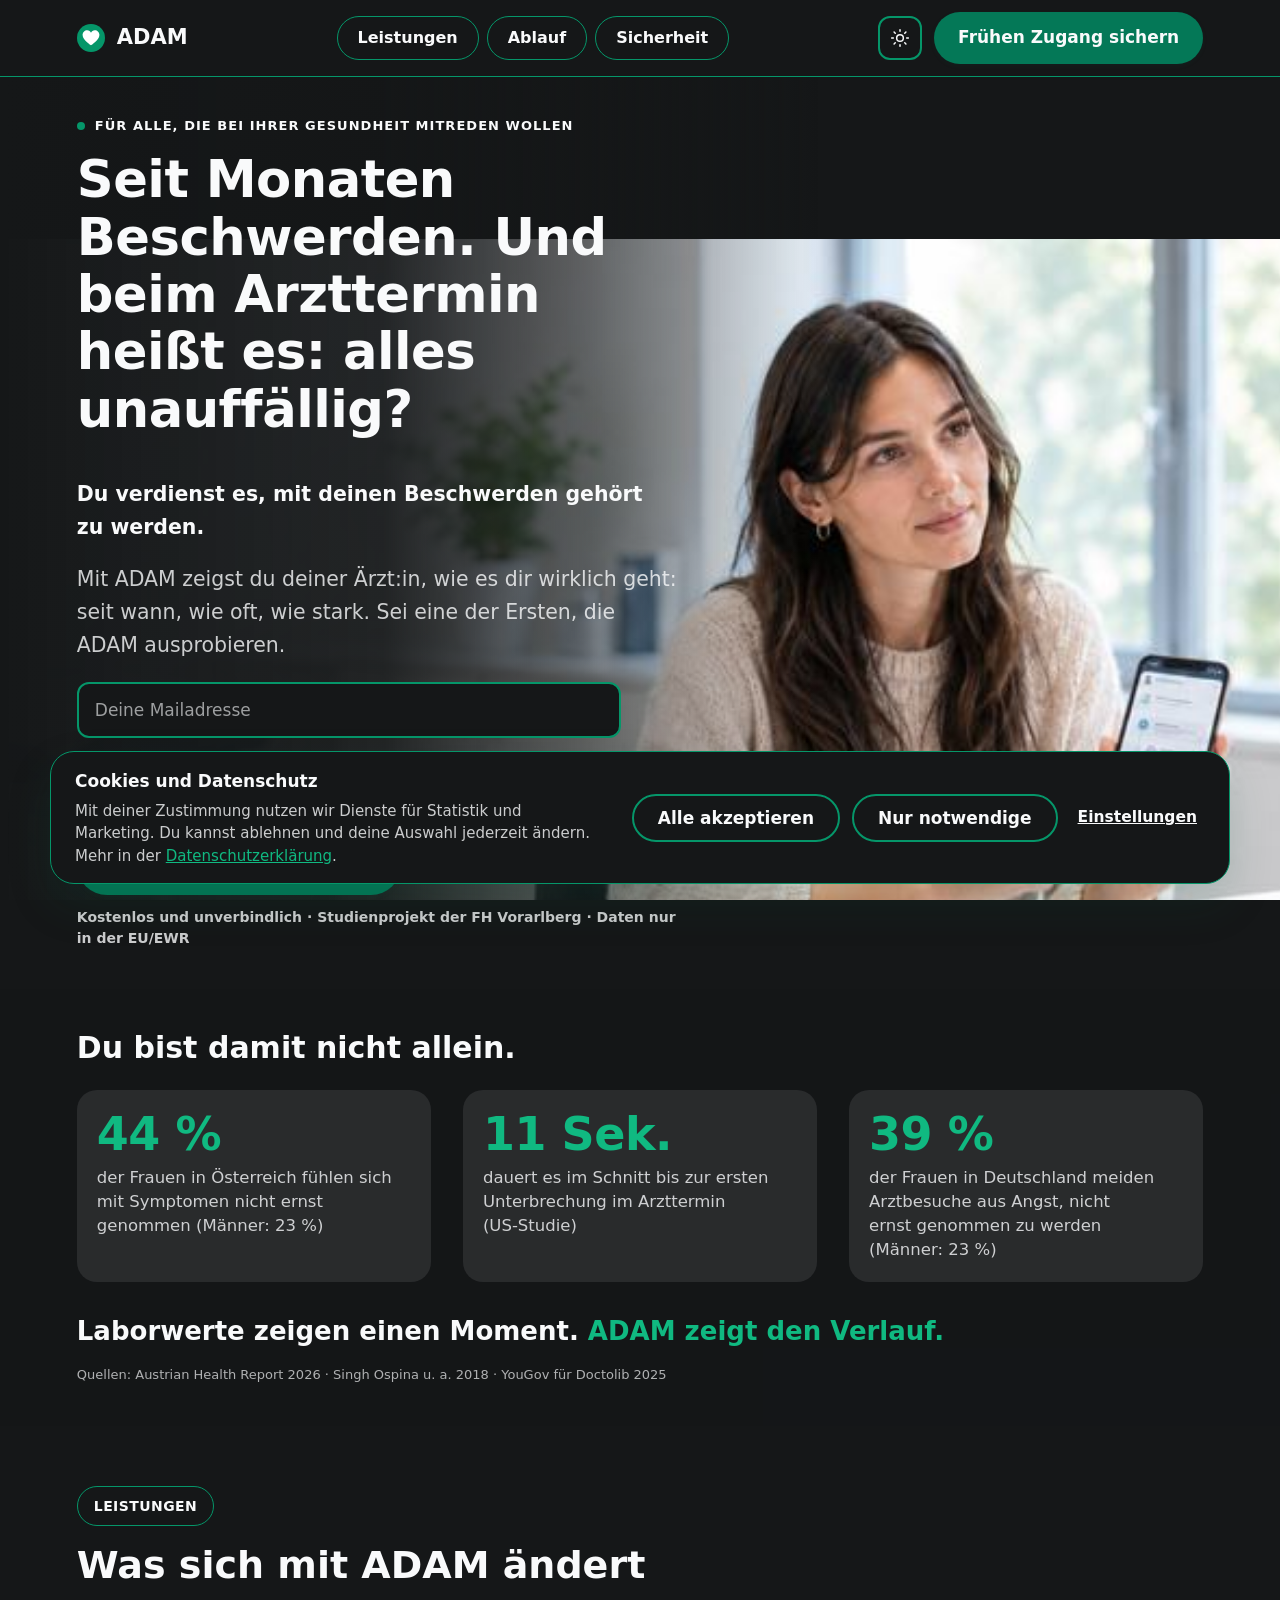
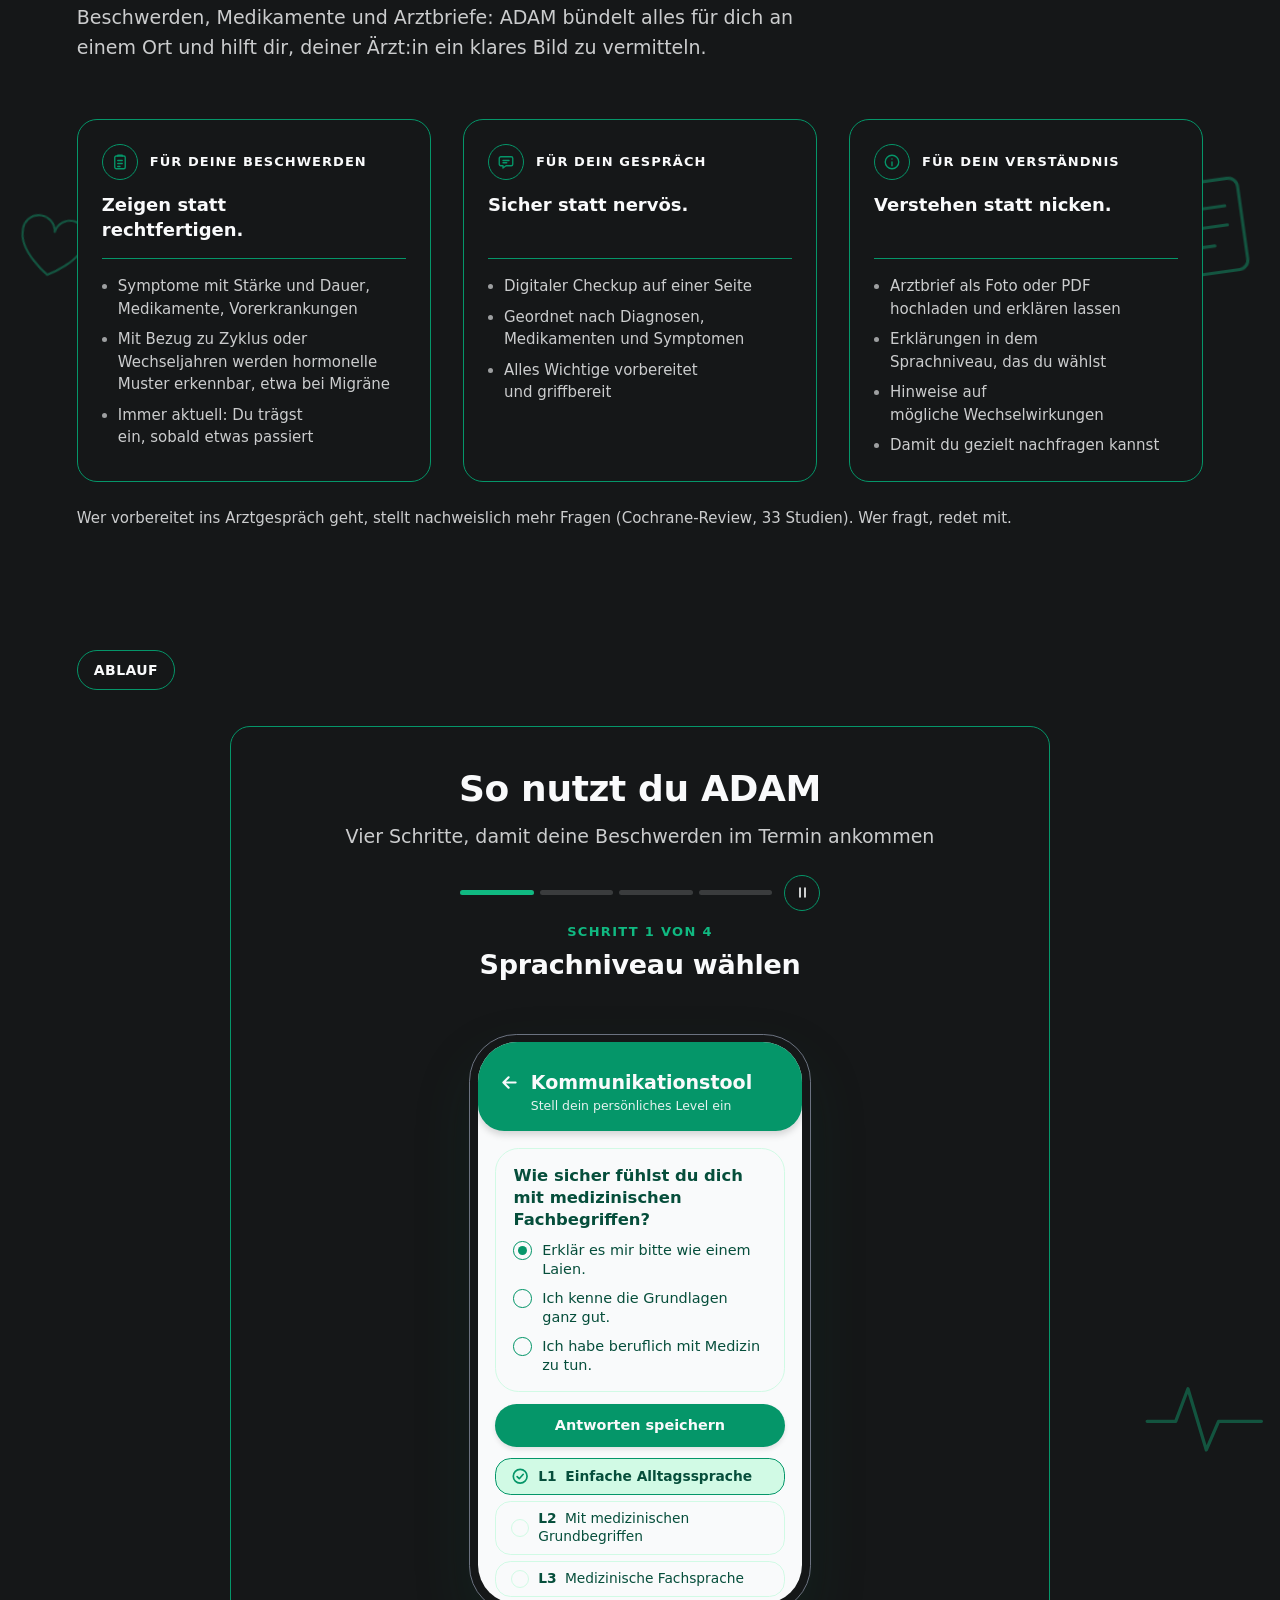
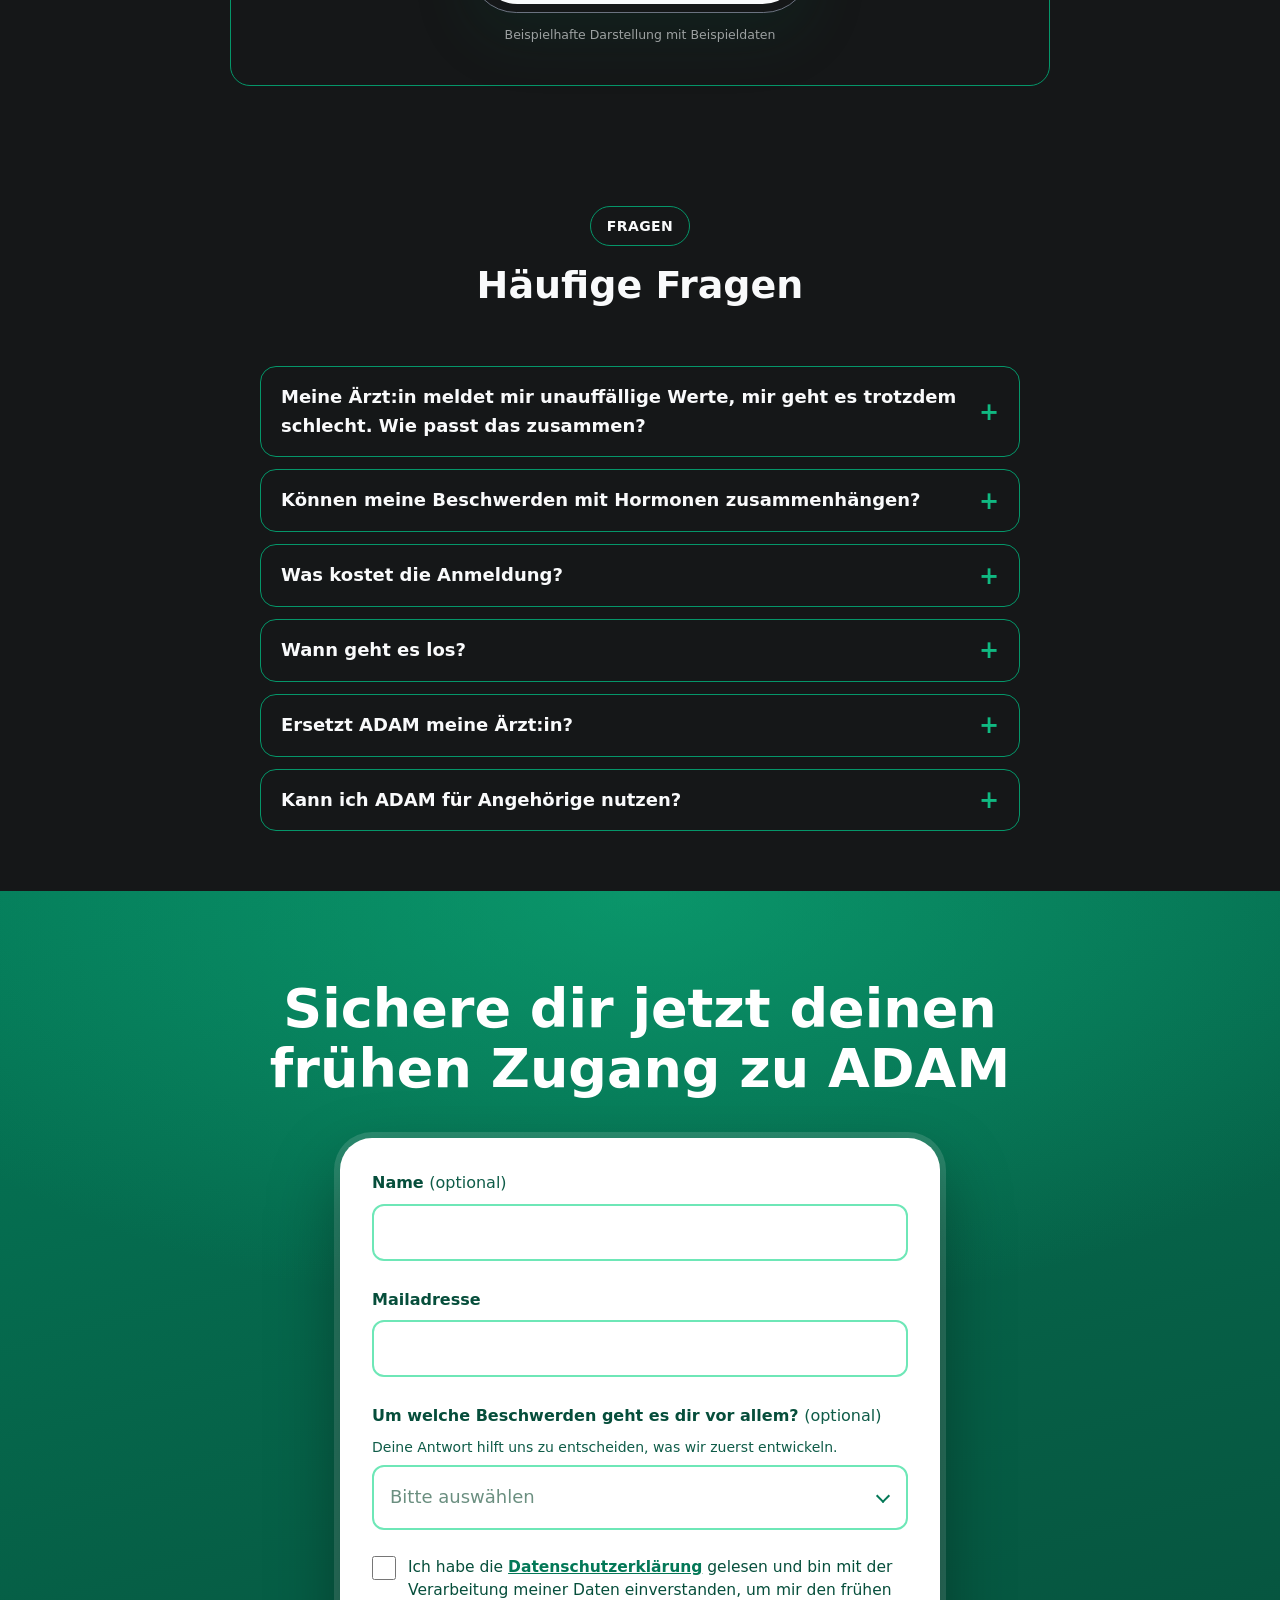
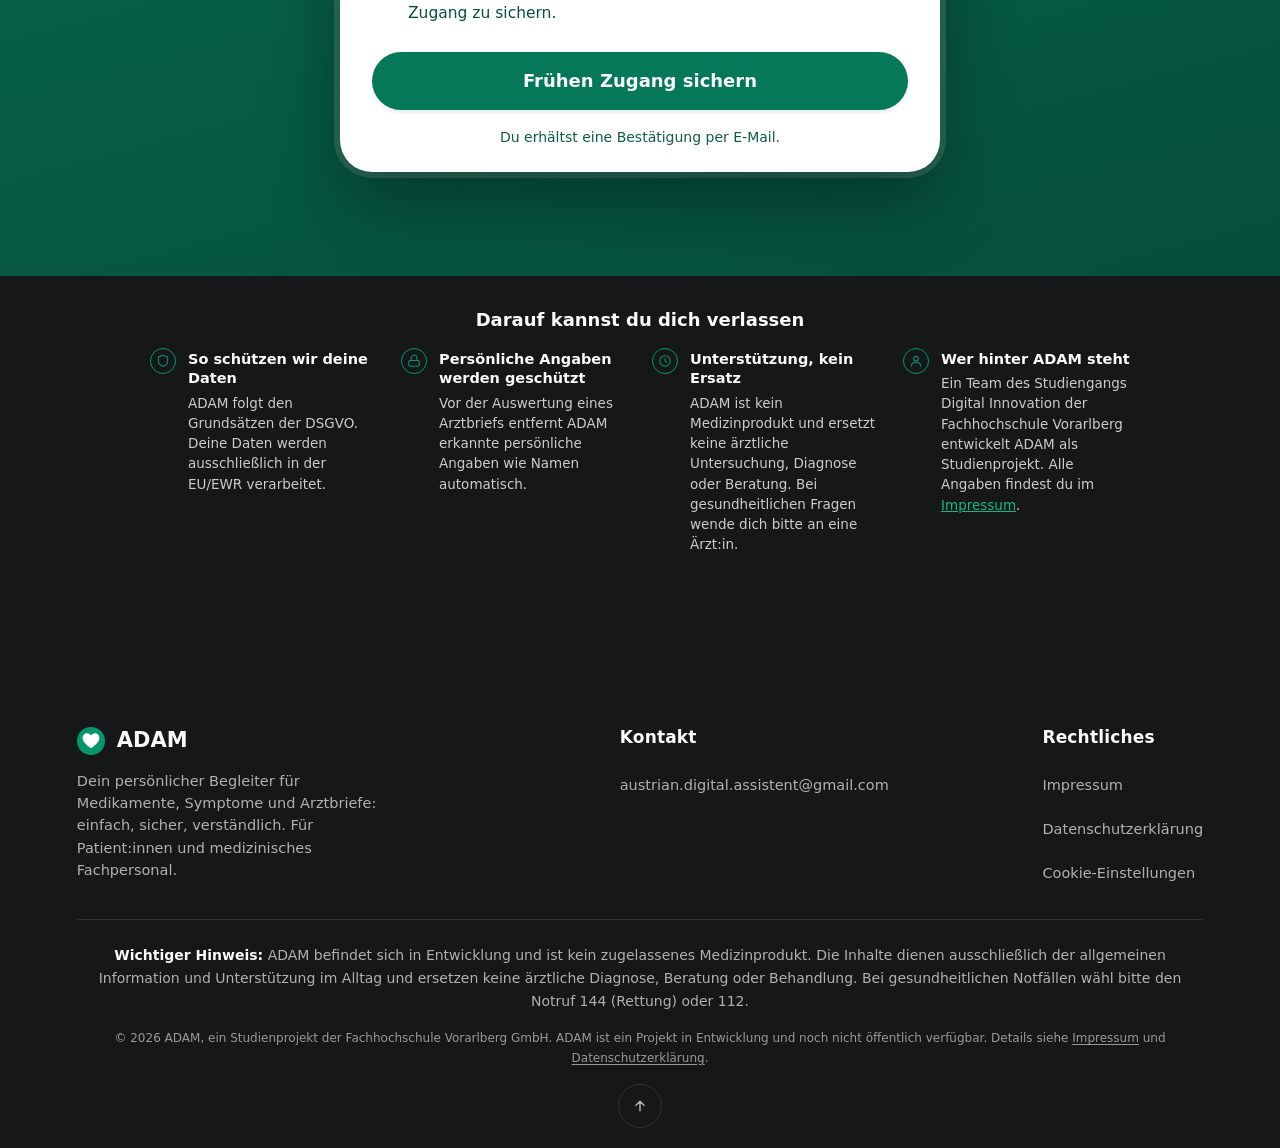
==== commit 2aa06588: "Hero (Variante A): "Sei eine der Ersten, die ADAM ausprobieren." ergänzt Co-Authored-By: Claude Opus" ====
--- a/index.html
+++ b/index.html
@@ -167,7 +167,7 @@
             </div>
             <!-- Auf dem Handy steht dieser Satz unter dem Formular, ab 1100 px wie bisher darüber (CSS order). -->
             <div class="hero__story hero__story--more" data-variant-content="a">
-              <p>Mit ADAM zeigst du deiner Ärzt:in, wie es dir wirklich geht: seit wann, wie oft, wie stark.</p>
+              <p>Mit ADAM zeigst du deiner Ärzt:in, wie es dir wirklich geht: seit wann, wie oft, wie stark. Sei eine der Ersten, die ADAM ausprobieren.</p>
             </div>
             <div class="hero__story hero__story--more" data-variant-content="b">
               <p>ADAM übersetzt deinen Arztbrief in einfache Worte und schafft Klarheit.</p>
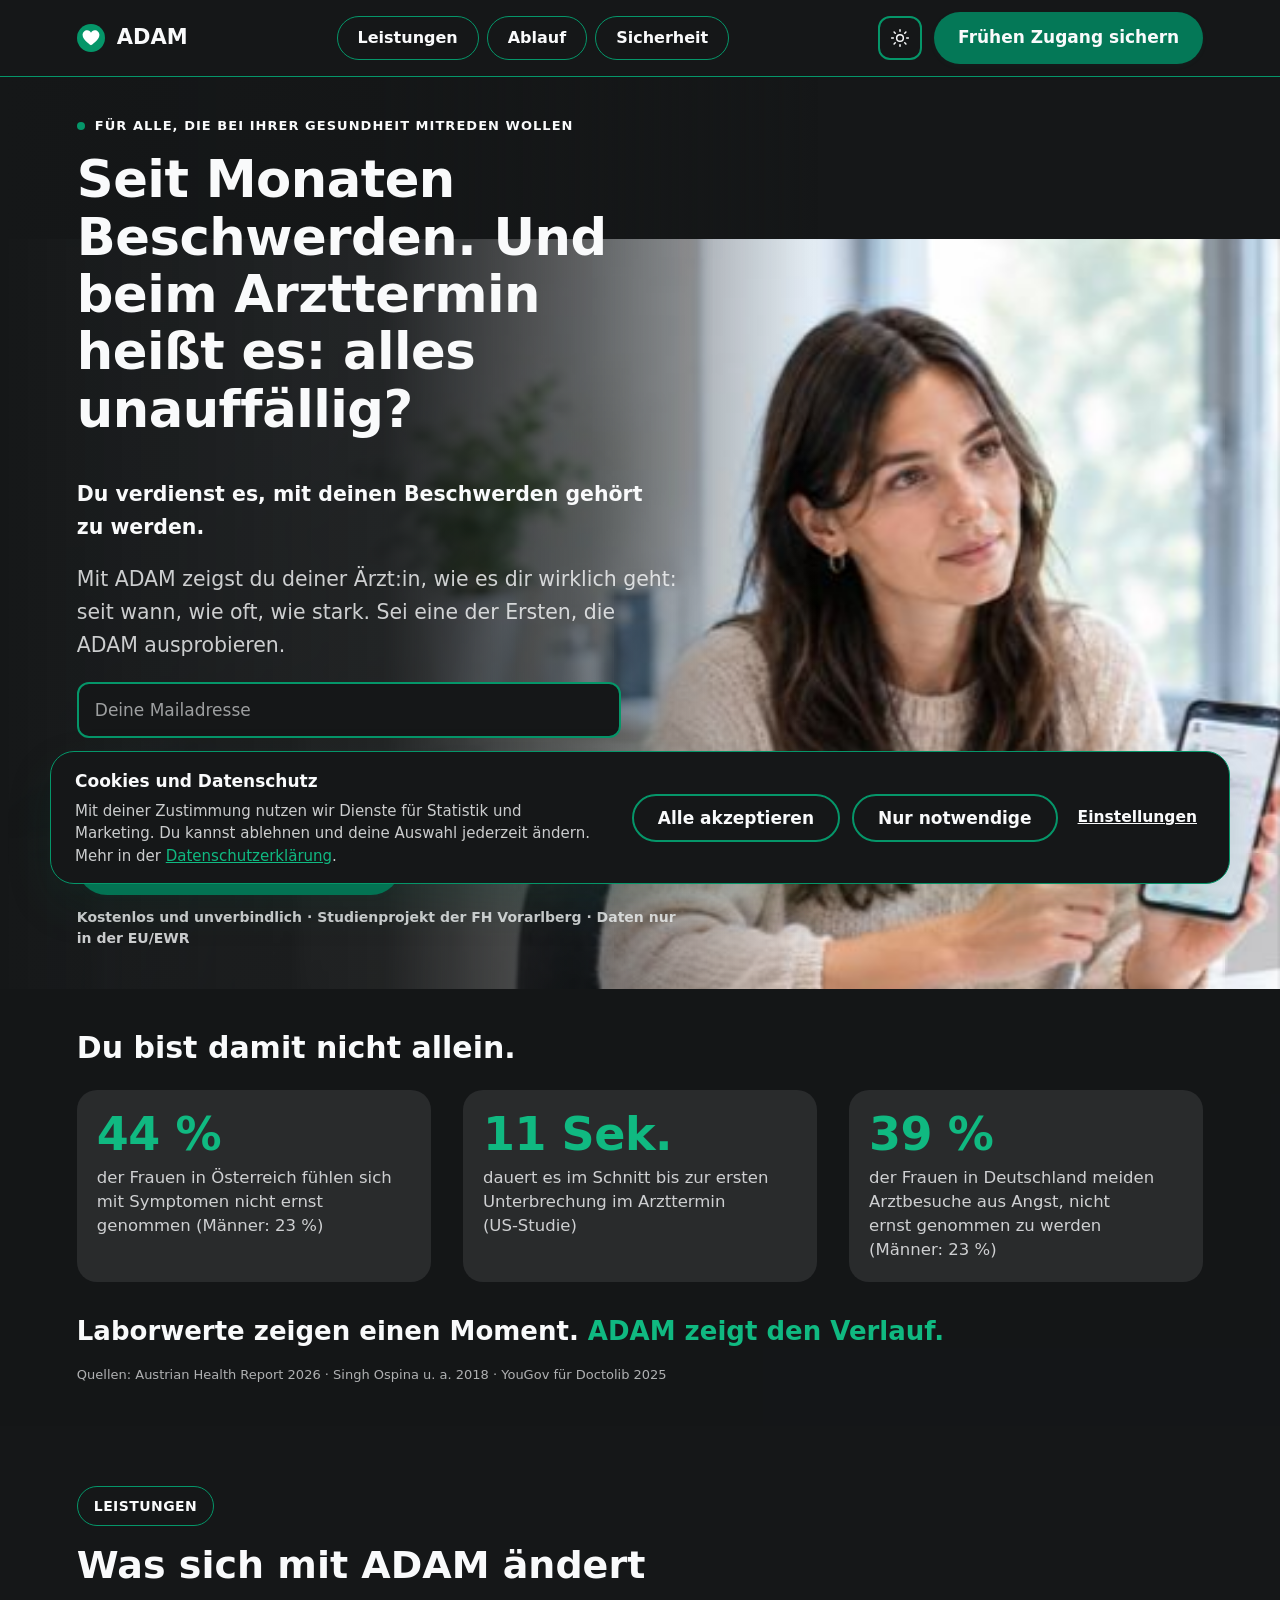
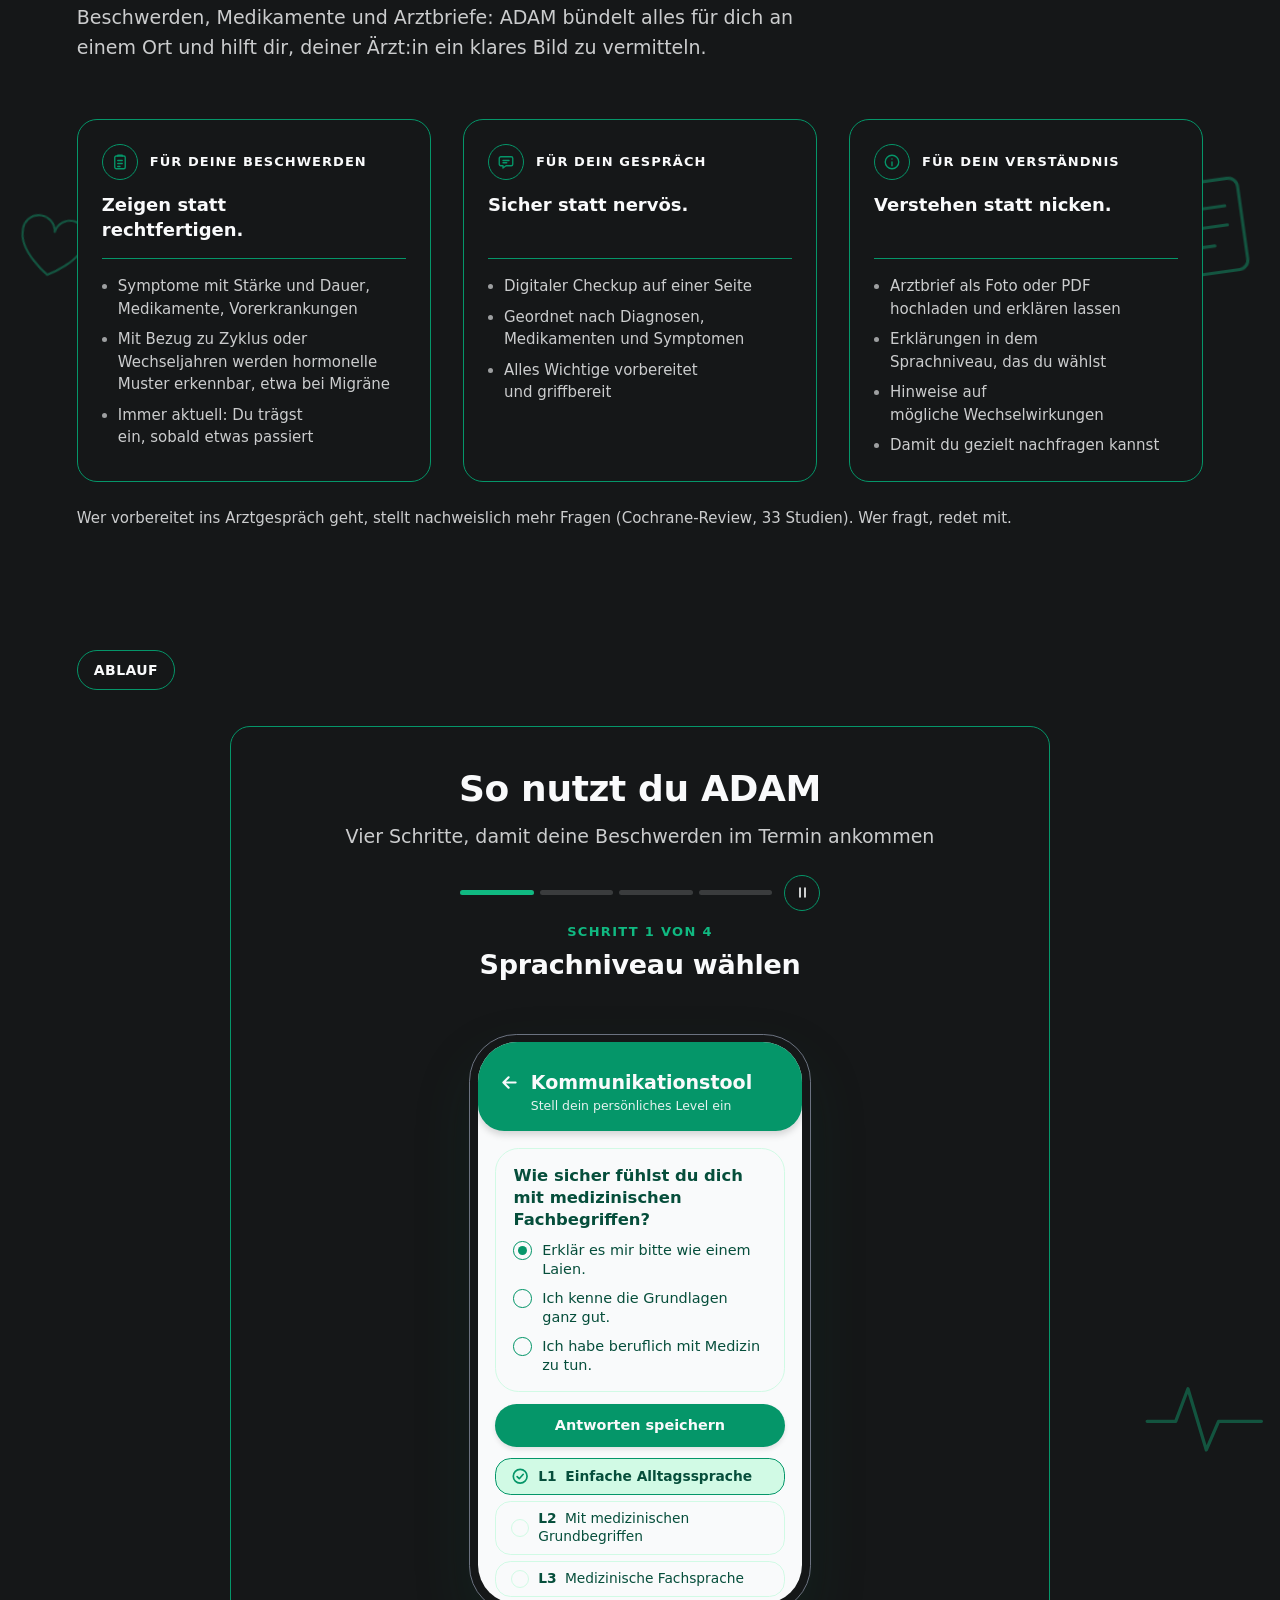
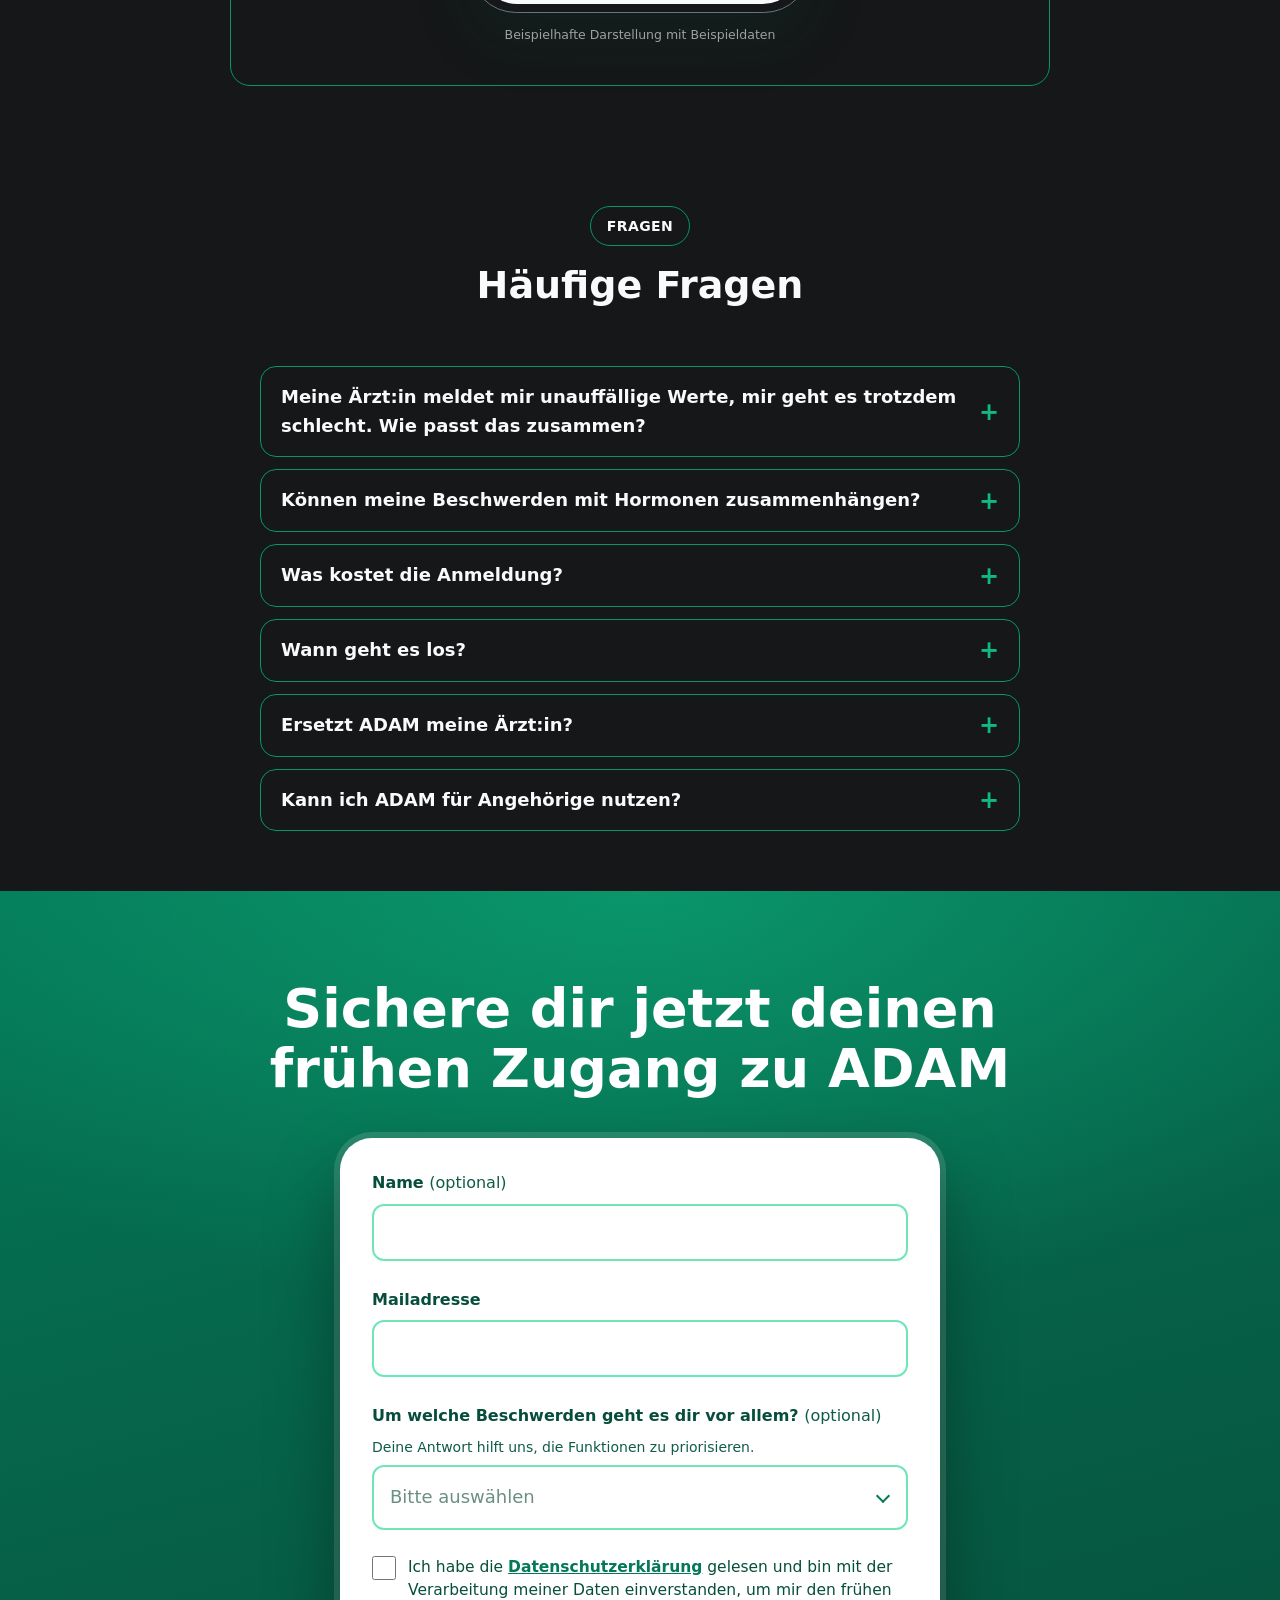
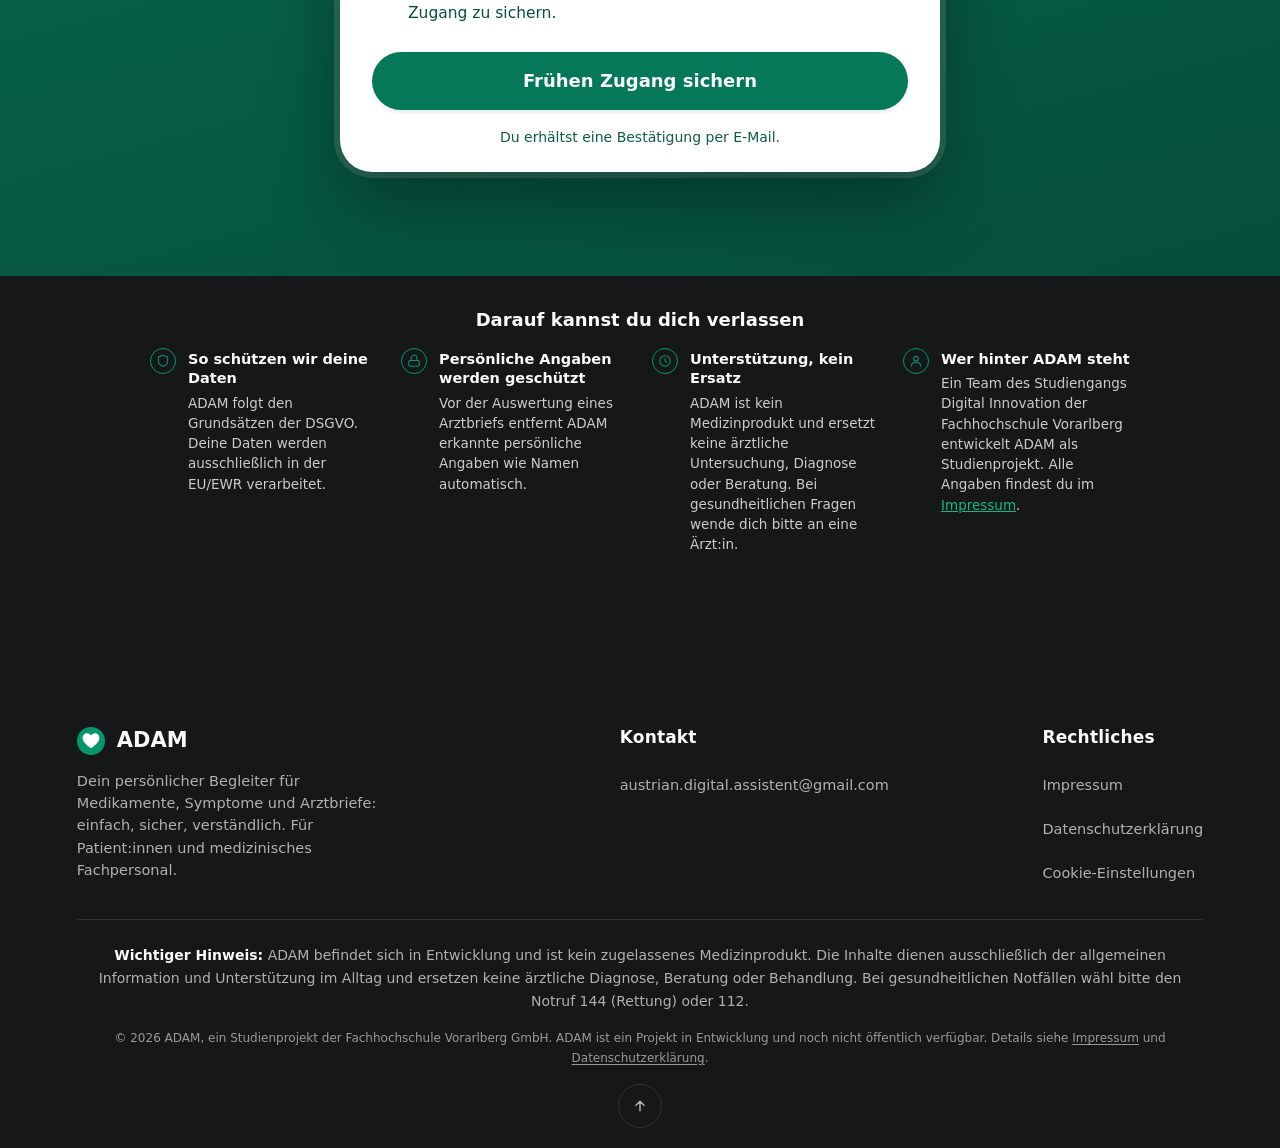
==== commit ccf3a06a: "Hinweis an der Beschwerden-Frage: "Deine Antwort hilft uns, die Funktionen zu priorisieren." Co-Auth" ====
--- a/index.html
+++ b/index.html
@@ -728,7 +728,7 @@
 
               <div class="form-field">
                 <label for="nutzen-patient">Um welche Beschwerden geht es dir vor allem? <span class="form-label-optional">(optional)</span></label>
-                <p class="form-hint" id="nutzen-patient-hint">Deine Antwort hilft uns zu entscheiden, was wir zuerst entwickeln.</p>
+                <p class="form-hint" id="nutzen-patient-hint">Deine Antwort hilft uns, die Funktionen zu priorisieren.</p>
                 <select id="nutzen-patient" name="problem" aria-describedby="nutzen-patient-hint">
                   <option value="" selected>Bitte auswählen</option>
                   <option value="zyklus">Beschwerden rund um den Zyklus (z. B. Regelschmerzen, PMS)</option>
--- a/assets/styles.css
+++ b/assets/styles.css
@@ -5942,3 +5942,11 @@
   outline: 2px solid #ffffff;
   outline-offset: 2px;
 }
+
+/* Hero-Foto (ab 1100 px) reicht wie in Kampagne 3 bis an "Du bist damit nicht allein.",
+   auch wenn der Hero mit Formular höher als ein Bildschirm ist (--hero-inner-h setzt script.js). */
+@media (min-width: 1100px) {
+  .hero__photo[data-audience-content="patient"] {
+    height: max(560px, calc(100vh - var(--nav-height) - 1px), var(--hero-inner-h, 0px));
+  }
+}
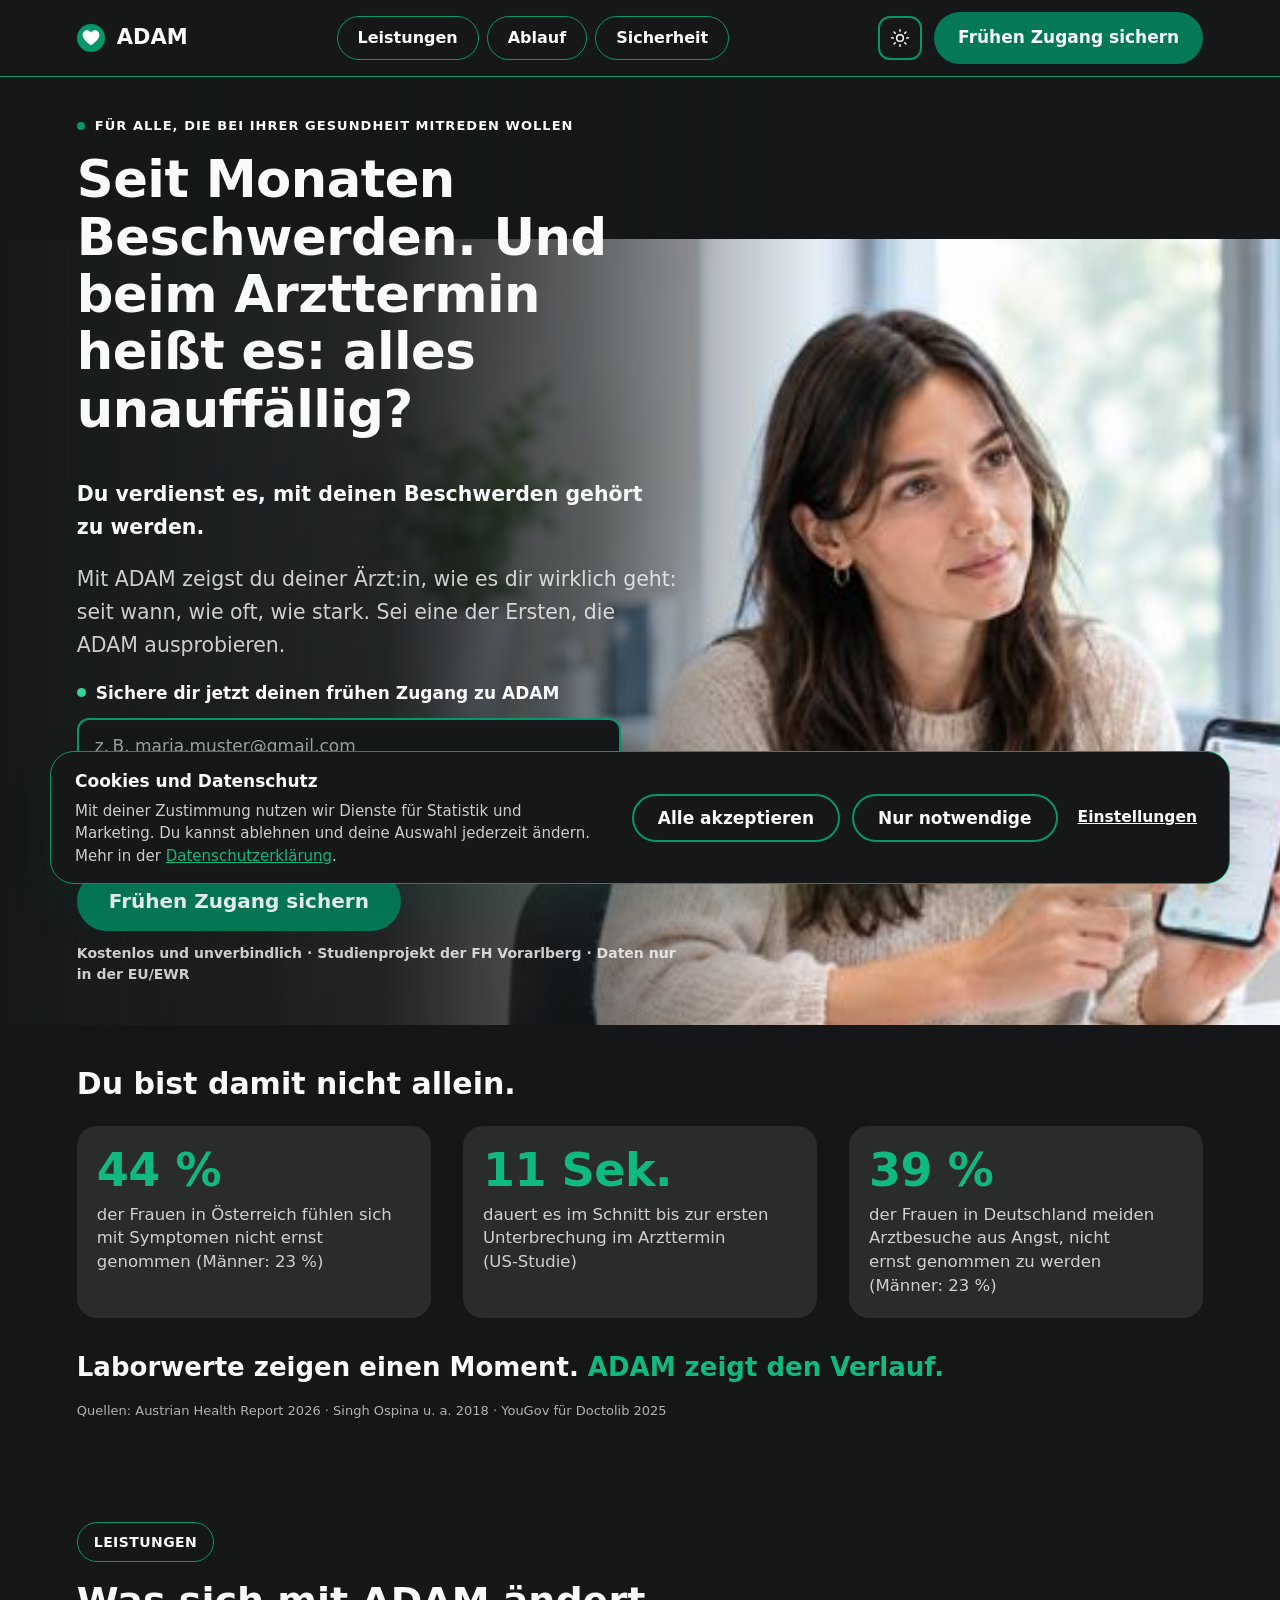
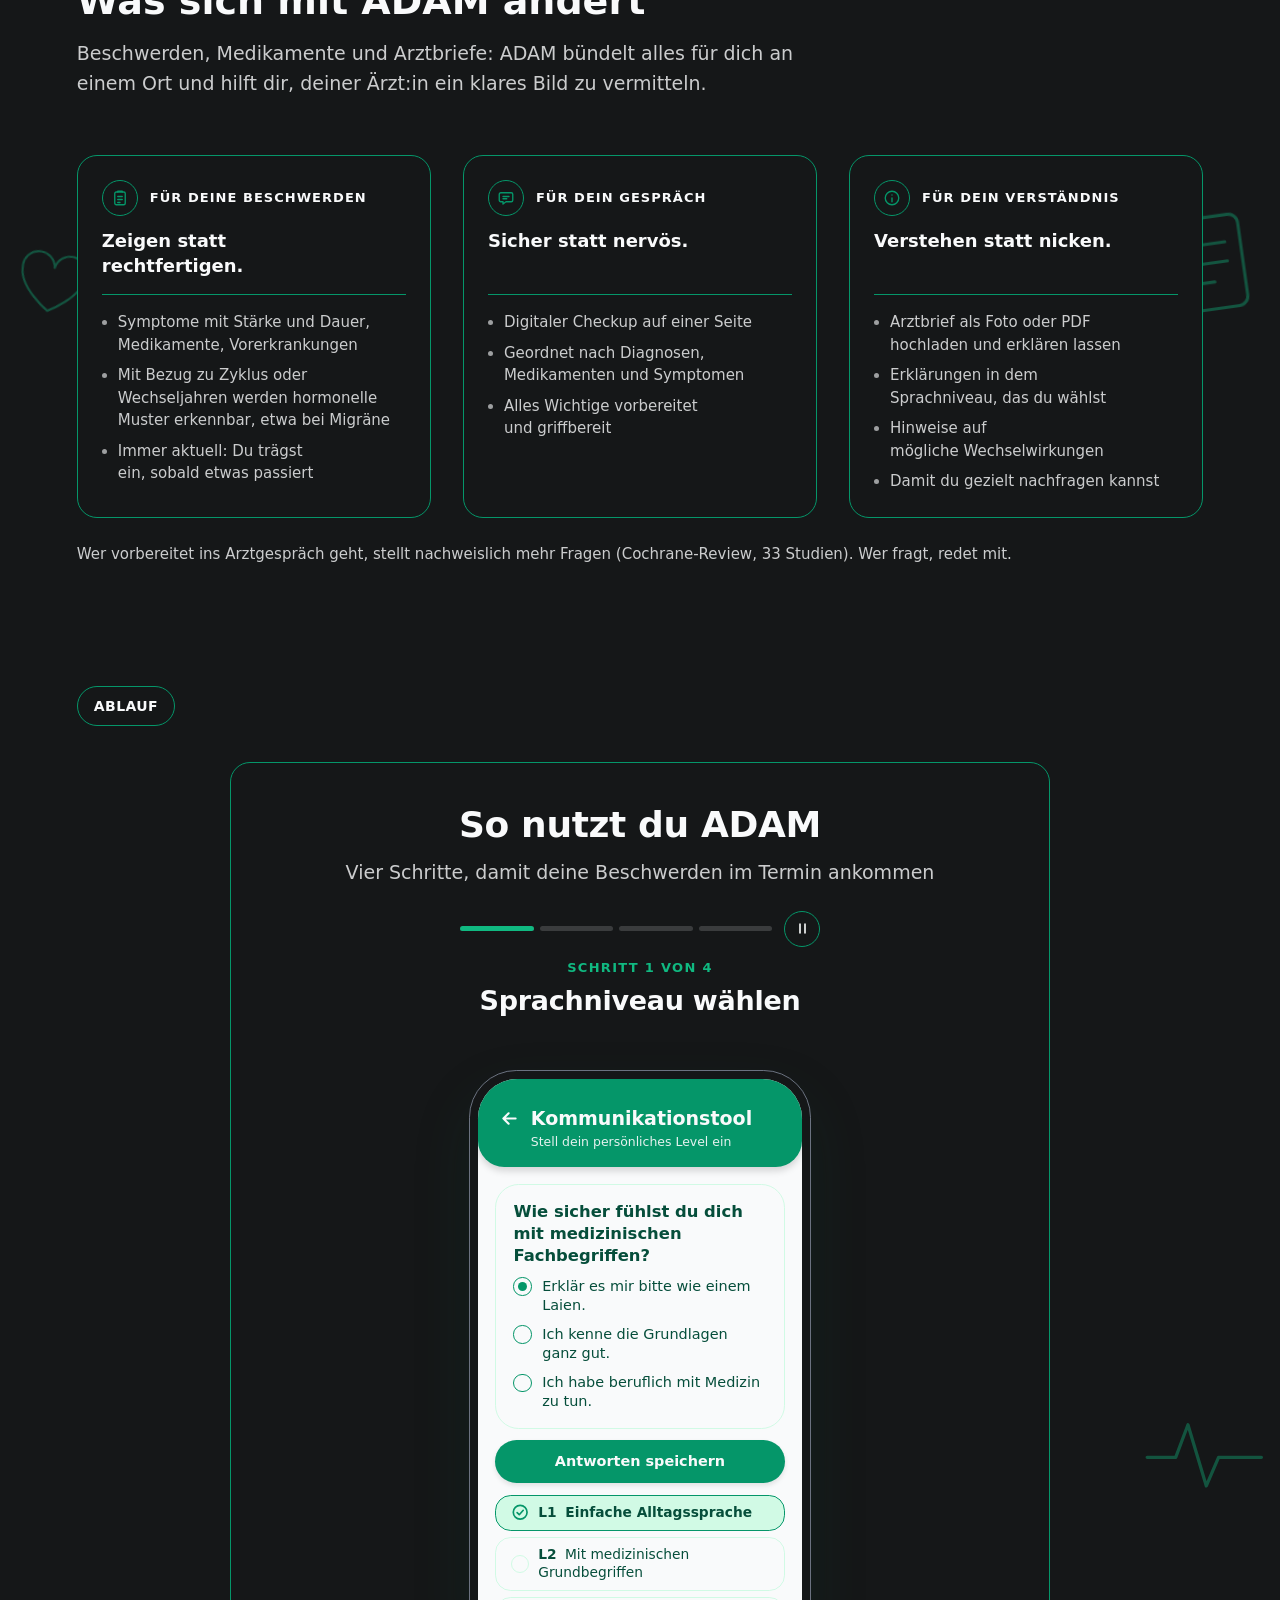
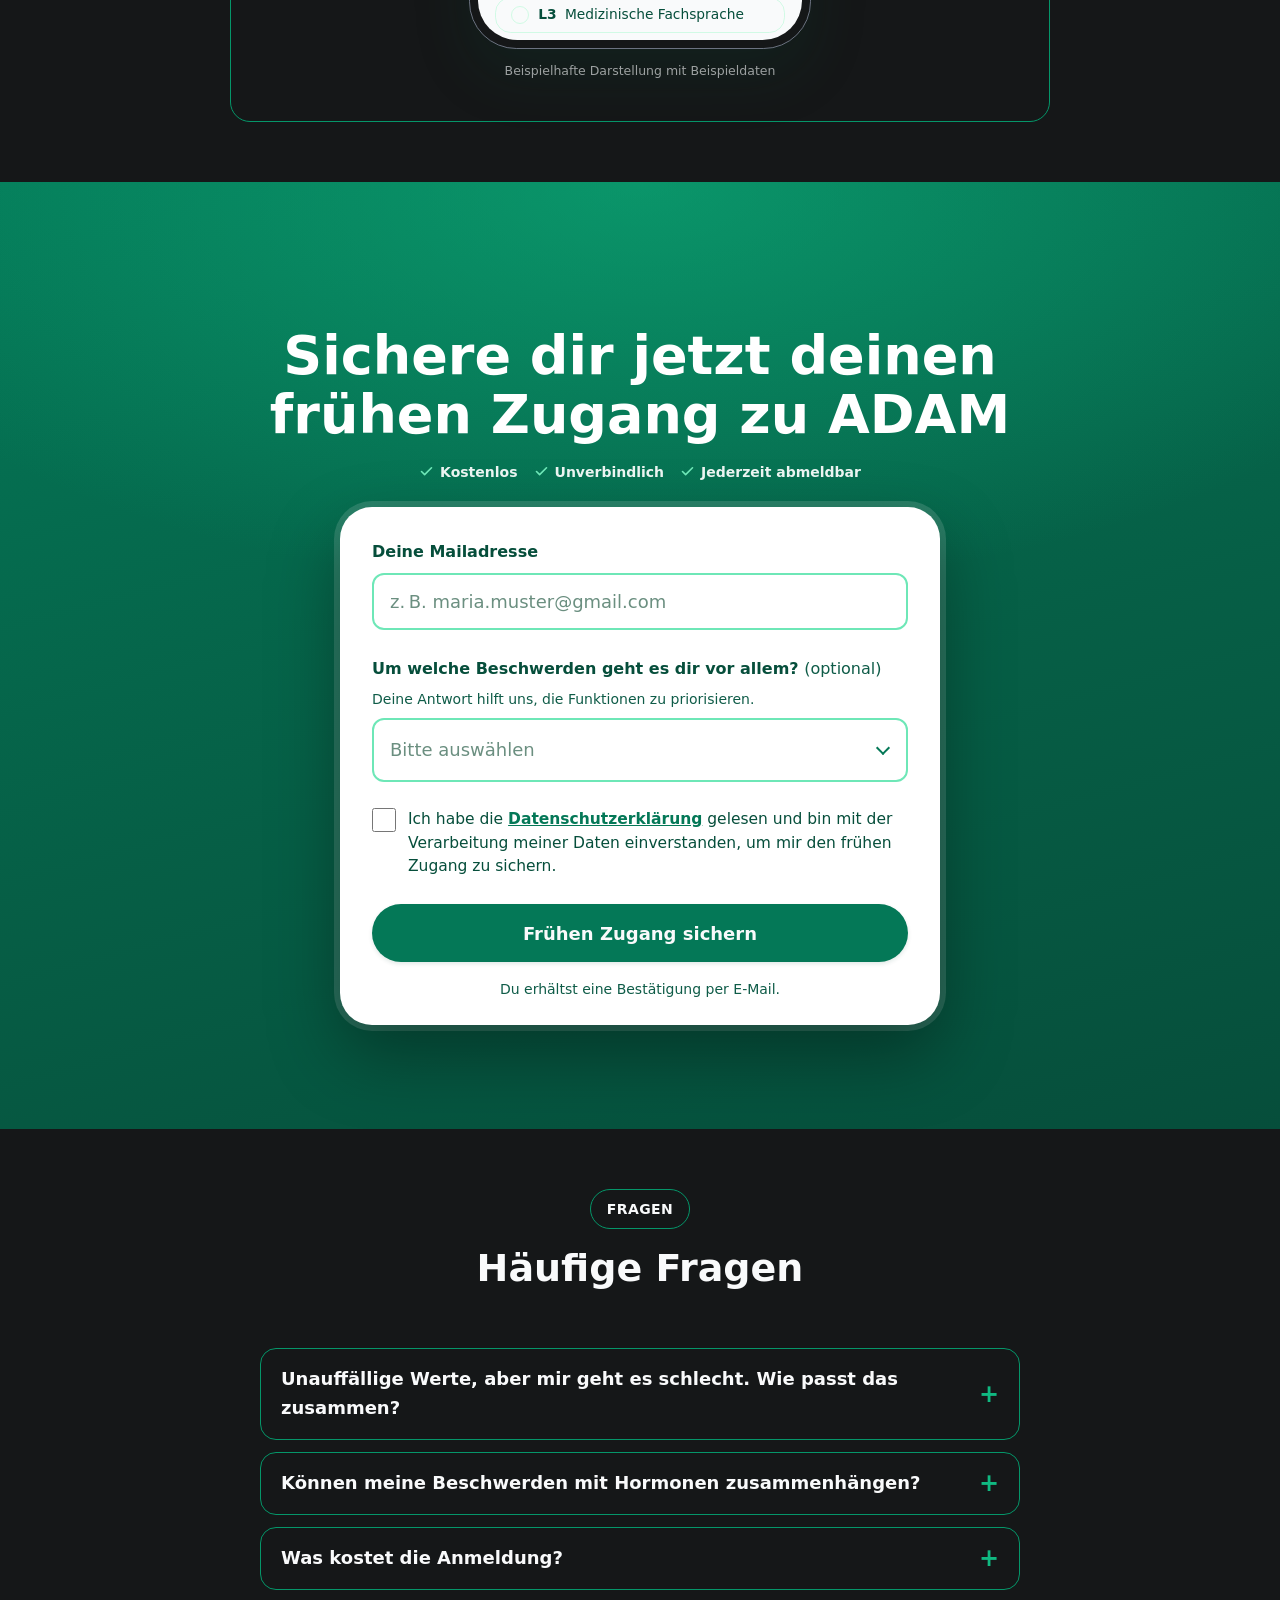
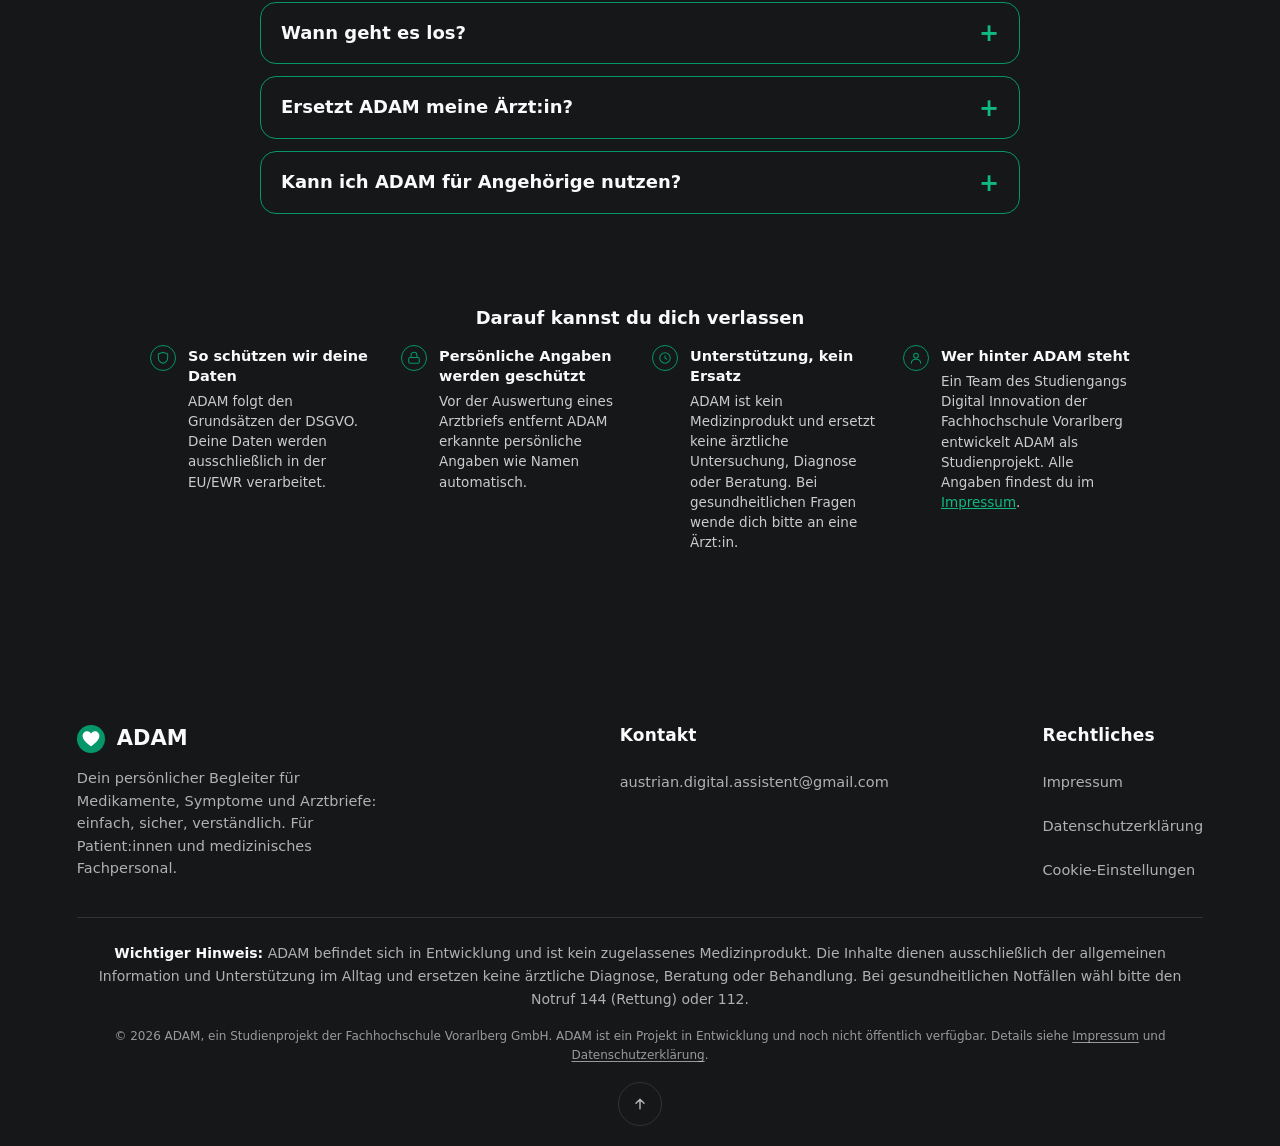
==== commit 3ae7d658: "Mobil-Optimierung Patient:innen-Ansicht - Hero: Überschrift "Sichere dir jetzt deinen frühen Zugang " ====
--- a/index.html
+++ b/index.html
@@ -176,13 +176,14 @@
             <!-- Kampagne 4: Kurzanmeldung direkt im ersten Bildschirm (nur Mailadresse + Einwilligung).
                  Gleiches Brevo-Formular und gleiche Ereignisse wie unten; GoatCounter zählt zusätzlich
                  hero_form_start und hero_submit, damit man sieht, wie viele das Formular oben nutzen. -->
-            <form class="waitlist-form waitlist-form--hero" id="waitlist-form-hero" data-position="hero" novalidate>
+            <form class="waitlist-form waitlist-form--hero" id="waitlist-form-hero" data-position="hero" aria-labelledby="hero-signup-title" novalidate>
               <div class="waitlist-form__fields">
                 <input type="hidden" name="zielgruppe" value="patient" />
                 <input type="hidden" name="variante" value="direkt" data-variant-field />
+                <p class="hero-signup__title" id="hero-signup-title">Sichere dir jetzt deinen frühen Zugang zu ADAM</p>
                 <div class="form-field">
-                  <label for="email-hero" class="visually-hidden">Mailadresse</label>
-                  <input type="email" id="email-hero" name="email" autocomplete="email" inputmode="email" placeholder="Deine Mailadresse" required />
+                  <label for="email-hero" class="visually-hidden">Deine Mailadresse</label>
+                  <input type="email" id="email-hero" name="email" autocomplete="email" inputmode="email" autocapitalize="off" spellcheck="false" placeholder="z.&#8239;B. maria.muster@gmail.com" required />
                   <p class="form-error" data-error-for="email" aria-live="polite"></p>
                 </div>
                 <div class="form-field form-field--checkbox">
@@ -197,12 +198,31 @@
               </div>
 
               <div class="form-success" tabindex="-1">
-                <p class="form-success__title">Danke, du bist dabei!</p>
+                <p class="form-success__title"><span class="form-success__check" aria-hidden="true"><svg viewBox="0 0 24 24" fill="none" stroke="currentColor" stroke-width="3" stroke-linecap="round" stroke-linejoin="round"><path d="M5 12.5l4.5 4.5L19 7.5"/></svg></span>Danke, du bist dabei!</p>
                 <p class="form-success__text">
                   <span data-success-lead>Wir haben dir eine E-Mail geschickt.</span>
                   Darin steht, wie es weitergeht.
                 </p>
                 <p class="form-success__hint">Keine E-Mail erhalten? <span>Sieh bitte im Spam-Ordner nach.</span></p>
+
+                <!-- Zusatzfrage nach der Anmeldung oben (optional, ein Tipp genügt).
+                     Schickt EMAIL + ADAM_PROBLEM noch einmal an Brevo; Brevo ergänzt den bestehenden Kontakt.
+                     Zählt in GoatCounter als followup_answer bzw. followup_skip, nicht als zweite Anmeldung. -->
+                <div class="followup" data-followup hidden>
+                  <p class="followup__lead">Mit einer weiteren Angabe hilfst du uns, ADAM weiter zu optimieren.</p>
+                  <p class="followup__q" id="followup-q">Um welche Beschwerden geht es dir vor allem?</p>
+                  <div class="followup__chips" role="group" aria-labelledby="followup-q">
+                    <button type="button" class="followup__chip" data-value="zyklus">Zyklus, z.&nbsp;B. PMS</button>
+                    <button type="button" class="followup__chip" data-value="wechseljahre">Wechseljahre</button>
+                    <button type="button" class="followup__chip" data-value="migraene">Migräne, Kopfschmerzen</button>
+                    <button type="button" class="followup__chip" data-value="schmerzen">Wiederkehrende Schmerzen</button>
+                    <button type="button" class="followup__chip" data-value="chronisch">Chronische Beschwerden</button>
+                    <button type="button" class="followup__chip" data-value="erschoepfung">Erschöpfung, Schlaf</button>
+                    <button type="button" class="followup__chip" data-value="anderes">Etwas anderes</button>
+                  </div>
+                  <button type="button" class="followup__skip" data-followup-skip>Überspringen</button>
+                  <p class="followup__done" data-followup-done hidden>Danke, das hilft uns sehr!</p>
+                </div>
               </div>
             </form>
             <p class="hero__trust-note">Kostenlos und unverbindlich · Studienprojekt der FH Vorarlberg · Daten nur in der EU/EWR</p>
@@ -371,6 +391,7 @@
               </ul>
             </li>
           </ul>
+          <div class="services__dots" aria-hidden="true"><i class="is-active"></i><i></i><i></i></div>
           <p class="services__proof">Wer vorbereitet ins Arztgespräch geht, stellt nachweislich mehr Fragen (Cochrane-Review, 33 Studien). Wer fragt, redet mit.</p>
 
         </div>
@@ -624,6 +645,190 @@
       </div>
     </section>
 
+    <section class="has-deco waitlist" id="warteliste" aria-label="Anmeldung">
+      <div class="deco" aria-hidden="true">
+        <div class="deco__item" data-parallax="0.2" data-side="r" style="--speed: 0.2; --size: 1.2; top: 18%; --rot: 8deg"><svg viewBox="0 0 64 64"><rect x="8" y="14" width="48" height="36" rx="5"/><path d="m8 18 24 18 24-18"/></svg></div>
+      </div>
+      <div class="container">
+        <div class="waitlist__head" data-audience-content="patient">
+          <svg class="footer-pulse waitlist__pulse" viewBox="0 0 240 40" aria-hidden="true"><path pathLength="1" d="M0 24H86l7-1 6-10 9 20 6-14 5 5H240"/></svg>
+          <h2 class="section-title waitlist__title" id="warteliste-heading-patient">Sichere dir jetzt deinen frühen Zugang zu ADAM</h2>
+          <ul class="waitlist__perks">
+            <li><svg viewBox="0 0 24 24" fill="none" stroke="currentColor" stroke-width="2.6" stroke-linecap="round" stroke-linejoin="round" aria-hidden="true"><path d="M20 6 9 17l-5-5"/></svg>Kostenlos</li>
+            <li><svg viewBox="0 0 24 24" fill="none" stroke="currentColor" stroke-width="2.6" stroke-linecap="round" stroke-linejoin="round" aria-hidden="true"><path d="M20 6 9 17l-5-5"/></svg>Unverbindlich</li>
+            <li><svg viewBox="0 0 24 24" fill="none" stroke="currentColor" stroke-width="2.6" stroke-linecap="round" stroke-linejoin="round" aria-hidden="true"><path d="M20 6 9 17l-5-5"/></svg>Jederzeit abmeldbar</li>
+          </ul>
+        </div>
+        <div data-audience-content="aerzte">
+          <span class="eyebrow">Für Vorreiter:innen</span>
+          <h2 class="section-title" id="warteliste-heading-aerzte">Bereit für eine neue Zusammenarbeit mit Ihren Patient:innen?</h2>
+          <p class="section-intro">
+            Vorbereitete Patient:innen, konzentrierte Termine. Die ersten 5 Angemeldeten testen ADAM
+            mit je 10 Patient:innen, alle weiteren kommen auf die Warteliste.
+          </p>
+
+          <ol class="steps">
+            <li class="step">
+              <span class="step__number" aria-hidden="true">1</span>
+              <h3>Eintragen</h3>
+              <p>Name, Mailadresse und Beruf genügen.</p>
+            </li>
+            <li class="step">
+              <span class="step__number" aria-hidden="true">2</span>
+              <h3>Einladungen erhalten</h3>
+              <p>Sind Sie unter den ersten 5, bekommen Sie zum Start der Testphase zehn Einladungen mit persönlichem Code.</p>
+            </li>
+            <li class="step">
+              <span class="step__number" aria-hidden="true">3</span>
+              <h3>Persönlich weitergeben</h3>
+              <p>Ihre Patient:innen tragen ihre Daten zu Hause ein und bringen die Zusammenfassung zum Termin mit.</p>
+            </li>
+          </ol>
+
+          <div class="benefit-chips">
+            <span class="benefit-chip">
+              <svg viewBox="0 0 24 24" fill="none" stroke="currentColor" stroke-width="1.8" stroke-linecap="round" stroke-linejoin="round" aria-hidden="true"><path d="M20 6 9 17l-5-5"/></svg>
+              Kostenlos und unverbindlich
+            </span>
+            <span class="benefit-chip">
+              <svg viewBox="0 0 24 24" fill="none" stroke="currentColor" stroke-width="1.8" stroke-linecap="round" stroke-linejoin="round" aria-hidden="true"><path d="M20 6 9 17l-5-5"/></svg>
+              Keine Installation nötig
+            </span>
+            <span class="benefit-chip">
+              <svg viewBox="0 0 24 24" fill="none" stroke="currentColor" stroke-width="1.8" stroke-linecap="round" stroke-linejoin="round" aria-hidden="true"><path d="M20 6 9 17l-5-5"/></svg>
+              Mitsprache bei der Weiterentwicklung
+            </span>
+          </div>
+        </div>
+
+        <div class="waitlist-card">
+
+          <form class="waitlist-form" id="waitlist-form-patient" data-audience-content="patient" novalidate>
+            <div class="waitlist-form__fields">
+              <input type="hidden" name="zielgruppe" value="patient" />
+              <input type="hidden" name="variante" value="direkt" data-variant-field />
+              <div class="form-field">
+                <label for="email-patient">Deine Mailadresse</label>
+                <input type="email" id="email-patient" name="email" autocomplete="email" inputmode="email" autocapitalize="off" spellcheck="false" placeholder="z.&#8239;B. maria.muster@gmail.com" required />
+                <p class="form-error" data-error-for="email" aria-live="polite"></p>
+              </div>
+
+              <div class="form-field">
+                <label for="nutzen-patient">Um welche Beschwerden geht es dir vor allem? <span class="form-label-optional">(optional)</span></label>
+                <p class="form-hint" id="nutzen-patient-hint">Deine Antwort hilft uns, die Funktionen zu priorisieren.</p>
+                <select id="nutzen-patient" name="problem" aria-describedby="nutzen-patient-hint">
+                  <option value="" selected>Bitte auswählen</option>
+                  <option value="zyklus">Beschwerden rund um den Zyklus (z. B. Regelschmerzen, PMS)</option>
+                  <option value="wechseljahre">Beschwerden in den Wechseljahren</option>
+                  <option value="migraene">Migräne oder starke Kopfschmerzen</option>
+                  <option value="schmerzen">Wiederkehrende Schmerzen (z. B. Bauch-, Rückenschmerzen)</option>
+                  <option value="chronisch">Chronische Beschwerden oder Erkrankungen</option>
+                  <option value="erschoepfung">Erschöpfung oder Schlafprobleme</option>
+                  <option value="anderes">Etwas anderes</option>
+                </select>
+                <p class="form-error" data-error-for="problem" aria-live="polite"></p>
+              </div>
+              <div class="form-field form-field--checkbox">
+                <label class="checkbox-label">
+                  <input type="checkbox" name="consent" required data-error-message="Bitte stimme der Datenschutzerklärung zu, um dir den frühen Zugang zu sichern." />
+                  <span>Ich habe die <a href="datenschutz.html" target="_blank" rel="noopener">Datenschutzerklärung</a> gelesen und bin mit der Verarbeitung meiner Daten einverstanden, um mir den frühen Zugang zu sichern.</span>
+                </label>
+                <p class="form-error" data-error-for="consent" aria-live="polite"></p>
+              </div>
+              <p class="form-error" data-submit-error aria-live="polite"></p>
+              <button class="btn btn-primary" type="submit">Frühen Zugang sichern</button>
+              <p class="form-fineprint">Du erhältst eine Bestätigung per E-Mail.</p>
+            </div>
+
+            <div class="form-success" tabindex="-1">
+              <span class="form-success__icon" aria-hidden="true">
+                <svg viewBox="0 0 24 24" fill="none" stroke="currentColor" stroke-width="1.8" stroke-linecap="round" stroke-linejoin="round"><path d="M22 13V6a2 2 0 0 0-2-2H4a2 2 0 0 0-2 2v12a2 2 0 0 0 2 2h8"/><path d="m22 7-8.97 5.7a1.94 1.94 0 0 1-2.06 0L2 7"/><path d="m16 19 2 2 4-4"/></svg>
+              </span>
+              <p class="form-success__title">Danke, du bist dabei!</p>
+              <p class="form-success__text">
+                <span data-success-lead>Wir haben dir eine E-Mail geschickt.</span>
+                Darin steht, wie es weitergeht.
+              </p>
+              <p class="form-success__hint">Keine E-Mail erhalten? <span>Sieh bitte im Spam-Ordner nach.</span></p>
+              <!-- Teilen-Hinweis: erst nach der Testwoche einschalten (SHARE_ENABLED in assets/script.js) -->
+              <div class="form-success__share" data-share hidden>
+                <p>Kennst du jemanden, dem ADAM helfen könnte?</p>
+                <a class="btn btn-ghost" data-share-link href="#" target="_blank" rel="noopener">Per WhatsApp teilen</a>
+              </div>
+            </div>
+          </form>
+
+          <form class="waitlist-form" id="waitlist-form-aerzte" data-audience-content="aerzte" novalidate>
+            <div class="waitlist-form__fields">
+              <input type="hidden" name="zielgruppe" value="aerzte" />
+
+              <input type="hidden" name="variante" value="direkt" data-variant-field />
+              <div class="form-field">
+                <label for="name-aerzte">Name</label>
+                <input type="text" id="name-aerzte" name="name" autocomplete="name" required data-error-message="Bitte geben Sie Ihren Namen ein." />
+                <p class="form-error" data-error-for="name" aria-live="polite"></p>
+              </div>
+              <div class="form-field">
+                <label for="email-aerzte">Mailadresse</label>
+                <input type="email" id="email-aerzte" name="email" autocomplete="email" required />
+                <p class="form-error" data-error-for="email" aria-live="polite"></p>
+              </div>
+              <div class="form-field">
+                <label for="beruf-aerzte">Ich bin …</label>
+                <select id="beruf-aerzte" name="beruf" required data-error-message="Bitte wählen Sie Ihren Beruf aus.">
+                  <option value="" disabled selected>Bitte auswählen</option>
+                  <option value="hausaerztin">Hausärzt:in</option>
+                  <option value="aerztin-praxis">Fachärzt:in in einer Praxis</option>
+                  <option value="aerztin-krankenhaus">Ärzt:in im Krankenhaus</option>
+                  <option value="krankenpflege">Krankenpfleger:in</option>
+                  <option value="altenpflege">Altenpfleger:in</option>
+                  <option value="physiotherapie">Physiotherapeut:in</option>
+                  <option value="reha-fachpersonal">Reha-Fachpersonal</option>
+                  <option value="apothekerin">Apotheker:in</option>
+                  <option value="sonstiges-fachpersonal">Sonstiges Fachpersonal</option>
+                </select>
+                <p class="form-error" data-error-for="beruf" aria-live="polite"></p>
+              </div>
+              <div class="form-field">
+                <label for="problem-aerzte">Welches Problem wiegt für Sie schwerer? <span class="form-label-optional">(optional)</span></label>
+                <select id="problem-aerzte" name="problem">
+                  <option value="" selected>Bitte auswählen</option>
+
+                  <option value="effektivitaet">Unklare Angaben, Missverständnisse, Fehlen von Informationen</option>
+                  <option value="effizienz">Verstreute Daten, zu wenig Zeit</option>
+                  <option value="beides">Beides gleich schwer</option>
+                </select>
+                <p class="form-error" data-error-for="problem" aria-live="polite"></p>
+              </div>
+              <div class="form-field form-field--checkbox">
+                <label class="checkbox-label">
+                  <input type="checkbox" name="consent" required data-error-message="Bitte stimmen Sie der Datenschutzerklärung zu, um sich einzutragen." />
+                  <span>Ich habe die <a href="datenschutz.html" target="_blank" rel="noopener">Datenschutzerklärung</a> gelesen und bin mit der Verarbeitung meiner Daten zur Anmeldung auf die Warteliste einverstanden.</span>
+                </label>
+                <p class="form-error" data-error-for="consent" aria-live="polite"></p>
+              </div>
+              <p class="form-error" data-submit-error aria-live="polite"></p>
+              <button class="btn btn-primary" type="submit">Mit 10 Patient:innen kostenlos testen</button>
+              <p class="form-fineprint">Kostenlos und unverbindlich. Sie erhalten eine Bestätigung per E-Mail.</p>
+            </div>
+
+            <div class="form-success" tabindex="-1">
+              <span class="form-success__icon" aria-hidden="true">
+                <svg viewBox="0 0 24 24" fill="none" stroke="currentColor" stroke-width="1.8" stroke-linecap="round" stroke-linejoin="round"><path d="M22 13V6a2 2 0 0 0-2-2H4a2 2 0 0 0-2 2v12a2 2 0 0 0 2 2h8"/><path d="m22 7-8.97 5.7a1.94 1.94 0 0 1-2.06 0L2 7"/><path d="m16 19 2 2 4-4"/></svg>
+              </span>
+              <p class="form-success__title">Vielen Dank für Ihre Anmeldung</p>
+              <p class="form-success__text">
+                <span data-success-lead>Wir haben Ihnen eine E-Mail geschickt.</span>
+                Darin steht, wie es weitergeht.
+              </p>
+              <p class="form-success__hint">Keine E-Mail erhalten? <span>Sehen Sie bitte im Spam-Ordner nach.</span></p>
+            </div>
+          </form>
+
+        </div>
+      </div>
+    </section>
+
     <section class="faq" id="fragen" data-audience-content="patient" aria-labelledby="faq-heading">
       <div class="container">
         <div class="section-header">
@@ -632,7 +837,7 @@
         </div>
         <div class="faq__list">
           <details class="faq__item">
-            <summary>Meine Ärzt:in meldet mir unauffällige Werte, mir geht es trotzdem schlecht. Wie passt das zusammen?</summary>
+            <summary>Unauffällige Werte, aber mir geht es schlecht. Wie passt das zusammen?</summary>
             <p>Laborwerte können im Normbereich liegen, auch wenn Beschwerden bestehen. Für eine fundierte Beurteilung betrachten Ärzt:innen sie deshalb gemeinsam mit Symptomen, Vorgeschichte und Untersuchungsbefunden. Mit ADAM hast du genau das griffbereit: einheitlich dokumentiert, im Verlauf vergleichbar und immer aktuell. (Quelle: MedlinePlus, US-Nationalbibliothek für Medizin)</p>
           </details>
           <details class="faq__item">
@@ -653,191 +858,8 @@
           </details>
           <details class="faq__item">
             <summary>Kann ich ADAM für Angehörige nutzen?</summary>
-            <p>Bei der Anmeldung kannst du angeben, ob du ADAM für dich, für Angehörige oder für beides nutzen möchtest.</p>
+            <p>Ja, ADAM ist auch für Angehörige gedacht, zum Beispiel wenn du jemanden zu Arztterminen begleitest. Für den frühen Zugang reicht deine Mailadresse.</p>
           </details>
-        </div>
-      </div>
-    </section>
-
-    <section class="has-deco waitlist" id="warteliste" aria-label="Anmeldung">
-      <div class="deco" aria-hidden="true">
-        <div class="deco__item" data-parallax="0.2" data-side="r" style="--speed: 0.2; --size: 1.2; top: 18%; --rot: 8deg"><svg viewBox="0 0 64 64"><rect x="8" y="14" width="48" height="36" rx="5"/><path d="m8 18 24 18 24-18"/></svg></div>
-      </div>
-      <div class="container">
-        <div class="waitlist__head" data-audience-content="patient">
-          <h2 class="section-title waitlist__title" id="warteliste-heading-patient">Sichere dir jetzt deinen frühen Zugang zu ADAM</h2>
-        </div>
-        <div data-audience-content="aerzte">
-          <span class="eyebrow">Für Vorreiter:innen</span>
-          <h2 class="section-title" id="warteliste-heading-aerzte">Bereit für eine neue Zusammenarbeit mit Ihren Patient:innen?</h2>
-          <p class="section-intro">
-            Vorbereitete Patient:innen, konzentrierte Termine. Die ersten 5 Angemeldeten testen ADAM
-            mit je 10 Patient:innen, alle weiteren kommen auf die Warteliste.
-          </p>
-
-          <ol class="steps">
-            <li class="step">
-              <span class="step__number" aria-hidden="true">1</span>
-              <h3>Eintragen</h3>
-              <p>Name, Mailadresse und Beruf genügen.</p>
-            </li>
-            <li class="step">
-              <span class="step__number" aria-hidden="true">2</span>
-              <h3>Einladungen erhalten</h3>
-              <p>Sind Sie unter den ersten 5, bekommen Sie zum Start der Testphase zehn Einladungen mit persönlichem Code.</p>
-            </li>
-            <li class="step">
-              <span class="step__number" aria-hidden="true">3</span>
-              <h3>Persönlich weitergeben</h3>
-              <p>Ihre Patient:innen tragen ihre Daten zu Hause ein und bringen die Zusammenfassung zum Termin mit.</p>
-            </li>
-          </ol>
-
-          <div class="benefit-chips">
-            <span class="benefit-chip">
-              <svg viewBox="0 0 24 24" fill="none" stroke="currentColor" stroke-width="1.8" stroke-linecap="round" stroke-linejoin="round" aria-hidden="true"><path d="M20 6 9 17l-5-5"/></svg>
-              Kostenlos und unverbindlich
-            </span>
-            <span class="benefit-chip">
-              <svg viewBox="0 0 24 24" fill="none" stroke="currentColor" stroke-width="1.8" stroke-linecap="round" stroke-linejoin="round" aria-hidden="true"><path d="M20 6 9 17l-5-5"/></svg>
-              Keine Installation nötig
-            </span>
-            <span class="benefit-chip">
-              <svg viewBox="0 0 24 24" fill="none" stroke="currentColor" stroke-width="1.8" stroke-linecap="round" stroke-linejoin="round" aria-hidden="true"><path d="M20 6 9 17l-5-5"/></svg>
-              Mitsprache bei der Weiterentwicklung
-            </span>
-          </div>
-        </div>
-
-        <div class="waitlist-card">
-
-          <form class="waitlist-form" id="waitlist-form-patient" data-audience-content="patient" novalidate>
-            <div class="waitlist-form__fields">
-              <input type="hidden" name="zielgruppe" value="patient" />
-              <input type="hidden" name="variante" value="direkt" data-variant-field />
-              <div class="form-field">
-                <label for="name-patient">Name <span class="form-label-optional">(optional)</span></label>
-                <input type="text" id="name-patient" name="name" autocomplete="name" />
-                <p class="form-error" data-error-for="name" aria-live="polite"></p>
-              </div>
-              <div class="form-field">
-                <label for="email-patient">Mailadresse</label>
-                <input type="email" id="email-patient" name="email" autocomplete="email" required />
-                <p class="form-error" data-error-for="email" aria-live="polite"></p>
-              </div>
-
-              <div class="form-field">
-                <label for="nutzen-patient">Um welche Beschwerden geht es dir vor allem? <span class="form-label-optional">(optional)</span></label>
-                <p class="form-hint" id="nutzen-patient-hint">Deine Antwort hilft uns, die Funktionen zu priorisieren.</p>
-                <select id="nutzen-patient" name="problem" aria-describedby="nutzen-patient-hint">
-                  <option value="" selected>Bitte auswählen</option>
-                  <option value="zyklus">Beschwerden rund um den Zyklus (z. B. Regelschmerzen, PMS)</option>
-                  <option value="wechseljahre">Beschwerden in den Wechseljahren</option>
-                  <option value="migraene">Migräne oder starke Kopfschmerzen</option>
-                  <option value="schmerzen">Wiederkehrende Schmerzen (z. B. Bauch-, Rückenschmerzen)</option>
-                  <option value="chronisch">Chronische Beschwerden oder Erkrankungen</option>
-                  <option value="erschoepfung">Erschöpfung oder Schlafprobleme</option>
-                  <option value="anderes">Etwas anderes</option>
-                </select>
-                <p class="form-error" data-error-for="problem" aria-live="polite"></p>
-              </div>
-              <div class="form-field form-field--checkbox">
-                <label class="checkbox-label">
-                  <input type="checkbox" name="consent" required data-error-message="Bitte stimme der Datenschutzerklärung zu, um dir den frühen Zugang zu sichern." />
-                  <span>Ich habe die <a href="datenschutz.html" target="_blank" rel="noopener">Datenschutzerklärung</a> gelesen und bin mit der Verarbeitung meiner Daten einverstanden, um mir den frühen Zugang zu sichern.</span>
-                </label>
-                <p class="form-error" data-error-for="consent" aria-live="polite"></p>
-              </div>
-              <p class="form-error" data-submit-error aria-live="polite"></p>
-              <button class="btn btn-primary" type="submit">Frühen Zugang sichern</button>
-              <p class="form-fineprint">Du erhältst eine Bestätigung per E-Mail.</p>
-            </div>
-
-            <div class="form-success" tabindex="-1">
-              <span class="form-success__icon" aria-hidden="true">
-                <svg viewBox="0 0 24 24" fill="none" stroke="currentColor" stroke-width="1.8" stroke-linecap="round" stroke-linejoin="round"><path d="M22 13V6a2 2 0 0 0-2-2H4a2 2 0 0 0-2 2v12a2 2 0 0 0 2 2h8"/><path d="m22 7-8.97 5.7a1.94 1.94 0 0 1-2.06 0L2 7"/><path d="m16 19 2 2 4-4"/></svg>
-              </span>
-              <p class="form-success__title">Danke, du bist dabei!</p>
-              <p class="form-success__text">
-                <span data-success-lead>Wir haben dir eine E-Mail geschickt.</span>
-                Darin steht, wie es weitergeht.
-              </p>
-              <p class="form-success__hint">Keine E-Mail erhalten? <span>Sieh bitte im Spam-Ordner nach.</span></p>
-              <!-- Teilen-Hinweis: erst nach der Testwoche einschalten (SHARE_ENABLED in assets/script.js) -->
-              <div class="form-success__share" data-share hidden>
-                <p>Kennst du jemanden, dem ADAM helfen könnte?</p>
-                <a class="btn btn-ghost" data-share-link href="#" target="_blank" rel="noopener">Per WhatsApp teilen</a>
-              </div>
-            </div>
-          </form>
-
-          <form class="waitlist-form" id="waitlist-form-aerzte" data-audience-content="aerzte" novalidate>
-            <div class="waitlist-form__fields">
-              <input type="hidden" name="zielgruppe" value="aerzte" />
-
-              <input type="hidden" name="variante" value="direkt" data-variant-field />
-              <div class="form-field">
-                <label for="name-aerzte">Name</label>
-                <input type="text" id="name-aerzte" name="name" autocomplete="name" required data-error-message="Bitte geben Sie Ihren Namen ein." />
-                <p class="form-error" data-error-for="name" aria-live="polite"></p>
-              </div>
-              <div class="form-field">
-                <label for="email-aerzte">Mailadresse</label>
-                <input type="email" id="email-aerzte" name="email" autocomplete="email" required />
-                <p class="form-error" data-error-for="email" aria-live="polite"></p>
-              </div>
-              <div class="form-field">
-                <label for="beruf-aerzte">Ich bin …</label>
-                <select id="beruf-aerzte" name="beruf" required data-error-message="Bitte wählen Sie Ihren Beruf aus.">
-                  <option value="" disabled selected>Bitte auswählen</option>
-                  <option value="hausaerztin">Hausärzt:in</option>
-                  <option value="aerztin-praxis">Fachärzt:in in einer Praxis</option>
-                  <option value="aerztin-krankenhaus">Ärzt:in im Krankenhaus</option>
-                  <option value="krankenpflege">Krankenpfleger:in</option>
-                  <option value="altenpflege">Altenpfleger:in</option>
-                  <option value="physiotherapie">Physiotherapeut:in</option>
-                  <option value="reha-fachpersonal">Reha-Fachpersonal</option>
-                  <option value="apothekerin">Apotheker:in</option>
-                  <option value="sonstiges-fachpersonal">Sonstiges Fachpersonal</option>
-                </select>
-                <p class="form-error" data-error-for="beruf" aria-live="polite"></p>
-              </div>
-              <div class="form-field">
-                <label for="problem-aerzte">Welches Problem wiegt für Sie schwerer? <span class="form-label-optional">(optional)</span></label>
-                <select id="problem-aerzte" name="problem">
-                  <option value="" selected>Bitte auswählen</option>
-
-                  <option value="effektivitaet">Unklare Angaben, Missverständnisse, Fehlen von Informationen</option>
-                  <option value="effizienz">Verstreute Daten, zu wenig Zeit</option>
-                  <option value="beides">Beides gleich schwer</option>
-                </select>
-                <p class="form-error" data-error-for="problem" aria-live="polite"></p>
-              </div>
-              <div class="form-field form-field--checkbox">
-                <label class="checkbox-label">
-                  <input type="checkbox" name="consent" required data-error-message="Bitte stimmen Sie der Datenschutzerklärung zu, um sich einzutragen." />
-                  <span>Ich habe die <a href="datenschutz.html" target="_blank" rel="noopener">Datenschutzerklärung</a> gelesen und bin mit der Verarbeitung meiner Daten zur Anmeldung auf die Warteliste einverstanden.</span>
-                </label>
-                <p class="form-error" data-error-for="consent" aria-live="polite"></p>
-              </div>
-              <p class="form-error" data-submit-error aria-live="polite"></p>
-              <button class="btn btn-primary" type="submit">Mit 10 Patient:innen kostenlos testen</button>
-              <p class="form-fineprint">Kostenlos und unverbindlich. Sie erhalten eine Bestätigung per E-Mail.</p>
-            </div>
-
-            <div class="form-success" tabindex="-1">
-              <span class="form-success__icon" aria-hidden="true">
-                <svg viewBox="0 0 24 24" fill="none" stroke="currentColor" stroke-width="1.8" stroke-linecap="round" stroke-linejoin="round"><path d="M22 13V6a2 2 0 0 0-2-2H4a2 2 0 0 0-2 2v12a2 2 0 0 0 2 2h8"/><path d="m22 7-8.97 5.7a1.94 1.94 0 0 1-2.06 0L2 7"/><path d="m16 19 2 2 4-4"/></svg>
-              </span>
-              <p class="form-success__title">Vielen Dank für Ihre Anmeldung</p>
-              <p class="form-success__text">
-                <span data-success-lead>Wir haben Ihnen eine E-Mail geschickt.</span>
-                Darin steht, wie es weitergeht.
-              </p>
-              <p class="form-success__hint">Keine E-Mail erhalten? <span>Sehen Sie bitte im Spam-Ordner nach.</span></p>
-            </div>
-          </form>
-
         </div>
       </div>
     </section>
--- a/assets/styles.css
+++ b/assets/styles.css
@@ -5657,47 +5657,48 @@
   }
 }
 
-/* Film in unter 10 Sekunden: Handy-Animationen im Film schneller (Abläufe bleiben gleich). */
+/* Film: Schritt 1 kurz, Schritte 2–4 langsamer zum Mitlesen (17.11.; Schritte 6,0/5,2/4,0 s).
+   Handy-Animationen entsprechend langsamer, Abläufe bleiben gleich. */
 .howto.is-film .demo-scene--2 {
-  --med-time: 1.8s;
-  --doc-delay: 1.8s;
-  --doc-time: 1.6s;
+  --med-time: 3s;
+  --doc-delay: 3s;
+  --doc-time: 2.7s;
 }
 
 .howto.is-film .demo-scene.is-run .demo-tap {
-  animation-duration: 0.5s;
+  animation-duration: 0.7s;
 }
 
 .howto.is-film .demo-scene--2 .demo-med__form .demo-tap {
-  --tap: 0.62s !important;
+  --tap: 1.03s !important;
 }
 
 .howto.is-film .demo-scene--2 .demo-btn > .demo-tap {
-  --tap: 0.06s !important;
+  --tap: 0.1s !important;
 }
 
 .howto.is-film .demo-scene--2 .demo-med__form .demo-btn > .demo-tap {
-  --tap: 0.62s !important;
+  --tap: 1.03s !important;
 }
 
 .howto.is-film .demo-scene--3 .demo-tap {
-  --tap: 0.15s !important;
+  --tap: 0.3s !important;
 }
 
 .howto.is-film .demo-scene--3.is-run .demo-explain__idle,
 .howto.is-film .demo-scene--3.is-run .demo-explain__busy {
-  animation-duration: 0.7s;
-  animation-delay: 0.3s;
+  animation-duration: 1.1s;
+  animation-delay: 0.5s;
 }
 
 .howto.is-film .demo-scene--3.is-run .demo-answer {
-  animation-duration: 0.8s;
-  animation-delay: 0.85s;
+  animation-duration: 1.2s;
+  animation-delay: 1.4s;
 }
 
 .howto.is-film .demo-scene--3.is-run .demo-say {
-  animation-duration: 0.35s;
-  animation-delay: calc(0.9s + var(--n, 0) * 0.2s);
+  animation-duration: 0.5s;
+  animation-delay: calc(1.5s + var(--n, 0) * 0.42s);
 }
 
 .howto.is-film .demo-scene {
@@ -5950,3 +5951,659 @@
     height: max(560px, calc(100vh - var(--nav-height) - 1px), var(--hero-inner-h, 0px));
   }
 }
+
+/* ===============================================================
+   Mobil-Optimierung (17.11.2026) – Patient:innen-Ansicht
+   Fast alle Besuche kommen über das Handy: kürzere Seite, Anmeldung
+   im ersten Bildschirm, kompakte Abschnitte statt großer Kästen.
+   Orientierung: Daumenzone, Tippflächen ≥ 44 px, Eingabefelder ≥ 16 px
+   (kein Zoom unter iOS), eine Aktion pro Bildschirm.
+   =============================================================== */
+
+/* ---------- Hero: Kurzanmeldung mit Überschrift ---------- */
+.hero-signup__title {
+  display: flex;
+  align-items: center;
+  gap: 10px;
+  margin: 0 0 2px;
+  font-size: 17px;
+  font-weight: 800;
+  line-height: 1.3;
+  color: var(--text);
+  text-wrap: balance;
+}
+
+.hero-signup__title::before {
+  content: "";
+  flex: none;
+  width: 9px;
+  height: 9px;
+  border-radius: 50%;
+  background: #34d399;
+  box-shadow: 0 0 0 0 rgba(52, 211, 153, 0.55);
+  animation: signup-ping 2.4s ease-out infinite;
+}
+
+@keyframes signup-ping {
+  0% { box-shadow: 0 0 0 0 rgba(52, 211, 153, 0.55); }
+  70%, 100% { box-shadow: 0 0 0 10px rgba(52, 211, 153, 0); }
+}
+
+@media (prefers-reduced-motion: reduce) {
+  .hero-signup__title::before { animation: none; }
+}
+
+.form-success__check {
+  display: inline-grid;
+  place-items: center;
+  width: 26px;
+  height: 26px;
+  margin-right: 10px;
+  vertical-align: -5px;
+  border-radius: 50%;
+  background: #10b981;
+  color: #06251b;
+}
+
+.form-success__check svg {
+  width: 15px;
+  height: 15px;
+}
+
+@media (max-width: 1099px) {
+  body[data-audience="patient"] .hero .kicker {
+    font-size: 12px;
+    letter-spacing: 0.08em;
+  }
+
+  /* Formular als ruhige Glas-Karte auf dem Foto: klarer Fokus auf die eine Aktion. */
+  body[data-audience="patient"] .waitlist-form--hero {
+    max-width: 30rem;
+    margin: var(--space-4) 0 var(--space-4);
+    padding: 16px 16px 14px;
+    border-radius: 22px;
+    background: rgba(10, 14, 13, 0.58);
+    border: 1px solid rgba(255, 255, 255, 0.14);
+    box-shadow: 0 18px 44px rgba(0, 0, 0, 0.35);
+    -webkit-backdrop-filter: blur(12px);
+    backdrop-filter: blur(12px);
+  }
+
+  body[data-audience="patient"] .waitlist-form--hero .waitlist-form__fields {
+    gap: 10px;
+  }
+
+  :root:root body[data-audience="patient"] .waitlist-form--hero .form-field input[type="email"] {
+    min-height: 54px;
+    padding: 0 16px;
+    font-size: 17px;
+    color: #064e3b;
+    background: #ffffff;
+    border: 2px solid transparent;
+    border-radius: 14px;
+    box-shadow: inset 0 1px 2px rgba(6, 78, 59, 0.12);
+  }
+
+  :root:root body[data-audience="patient"] .waitlist-form--hero .form-field input[type="email"]::placeholder {
+    color: #6b8f80;
+    opacity: 1;
+  }
+
+  :root:root body[data-audience="patient"] .waitlist-form--hero .form-field input[type="email"]:focus {
+    outline: none;
+    border-color: #34d399;
+    box-shadow: 0 0 0 4px rgba(52, 211, 153, 0.3);
+  }
+
+  :root:root body[data-audience="patient"] .waitlist-form--hero .form-field input[type="email"][aria-invalid="true"] {
+    border-color: #fca5a5;
+  }
+
+  body[data-audience="patient"] .waitlist-form--hero .checkbox-label,
+  body[data-audience="patient"] .waitlist-form--hero .form-field .checkbox-label {
+    gap: 10px;
+    font-size: 13px;
+    line-height: 1.4;
+    color: rgba(255, 255, 255, 0.78);
+  }
+
+  body[data-audience="patient"] .waitlist-form--hero .checkbox-label a {
+    color: #ffffff;
+  }
+
+  body[data-audience="patient"] .waitlist-form--hero .checkbox-label input[type="checkbox"] {
+    width: 22px;
+    height: 22px;
+    margin-top: 0;
+  }
+
+  :root:root body[data-audience="patient"] .waitlist-form--hero .waitlist-form__fields .btn-primary {
+    min-height: 54px;
+    margin-top: 2px;
+    font-size: 17.5px;
+    font-weight: 800;
+    border-radius: 14px;
+    background: linear-gradient(180deg, #059669 0%, #047857 100%);
+    box-shadow: 0 10px 24px rgba(4, 120, 87, 0.45), inset 0 1px 0 rgba(255, 255, 255, 0.18);
+  }
+
+  body[data-audience="patient"] .waitlist-form--hero .form-error {
+    font-size: 13.5px;
+  }
+
+  /* Danke-Meldung steht in derselben Karte (keine zweite Karte darin). */
+  body[data-audience="patient"] .waitlist-form--hero .form-success {
+    scroll-margin-top: calc(var(--nav-height) + 20px);
+    padding: 2px 0 0;
+    background: none;
+    border: 0;
+    border-radius: 0;
+  }
+
+  body[data-audience="patient"] .waitlist-form--hero .form-success .form-success__title {
+    margin-bottom: var(--space-2);
+    font-size: 21px;
+  }
+
+  body[data-audience="patient"] .waitlist-form--hero .form-success .form-success__text {
+    margin-inline: 0;
+    font-size: 15.5px;
+    line-height: 1.5;
+  }
+
+  body[data-audience="patient"] .waitlist-form--hero .form-success .form-success__hint {
+    margin: var(--space-2) 0 0;
+    padding: 0;
+    border: 0;
+    font-size: 13.5px;
+  }
+
+  body[data-audience="patient"] .hero .hero__trust-note {
+    font-size: 12.5px;
+    font-weight: 600;
+    line-height: 1.5;
+    color: rgba(255, 255, 255, 0.72);
+  }
+
+  body[data-audience="patient"] .hero__patient .hero__story--more {
+    margin: 0 0 var(--space-2);
+  }
+
+  body[data-audience="patient"] .hero__patient .hero__story--more p {
+    font-size: 15.5px;
+    line-height: 1.5;
+    color: rgba(255, 255, 255, 0.82);
+  }
+}
+
+@media (max-width: 599px) {
+  body[data-audience="patient"] .hero__inner {
+    padding-top: max(28px, calc(var(--hero-h) - 700px));
+    padding-bottom: var(--space-6);
+  }
+
+  body[data-audience="patient"] .hero h1 {
+    font-size: clamp(29px, 8.3vw, 34px);
+    line-height: 1.12;
+    letter-spacing: -0.015em;
+  }
+
+  body[data-audience="patient"] .hero__story p.hero__relief {
+    font-size: 16.5px;
+    line-height: 1.4;
+  }
+}
+
+/* Kleine Handys (z. B. iPhone SE): Dachzeile weglassen, damit das Mailfeld sicher im ersten Bildschirm liegt. */
+@media (max-width: 599px) and (max-height: 700px) {
+  body[data-audience="patient"] .hero .kicker {
+    display: none;
+  }
+
+  body[data-audience="patient"] .hero__inner {
+    padding-top: 20px;
+  }
+}
+
+/* ---------- Zusatzfrage nach der Anmeldung oben ---------- */
+.followup {
+  margin-top: var(--space-4);
+  padding-top: var(--space-4);
+  border-top: 1px solid rgba(255, 255, 255, 0.16);
+  text-align: left;
+}
+
+.followup[hidden],
+.followup [hidden] {
+  display: none;
+}
+
+.followup__lead {
+  margin: 0 0 2px;
+  font-size: 14px;
+  line-height: 1.45;
+  color: var(--text-muted);
+}
+
+.followup .followup__q {
+  margin: 0 0 var(--space-3);
+  font-size: 16.5px;
+  font-weight: 800;
+  line-height: 1.35;
+  color: var(--text);
+}
+
+.followup__chips {
+  display: grid;
+  grid-template-columns: repeat(2, minmax(0, 1fr));
+  gap: 8px;
+}
+
+.followup__chip {
+  min-height: 48px;
+  padding: 8px 12px;
+  border: 1.5px solid rgba(52, 211, 153, 0.6);
+  border-radius: 14px;
+  background: rgba(255, 255, 255, 0.06);
+  color: var(--text);
+  font: 600 14px/1.25 var(--font-sans);
+  text-align: left;
+  text-wrap: balance;
+  cursor: pointer;
+  transition: background 0.2s ease, border-color 0.2s ease, opacity 0.2s ease, transform 0.15s ease;
+}
+
+.followup__chip:hover:not(:disabled) {
+  background: rgba(52, 211, 153, 0.16);
+}
+
+.followup__chip:active:not(:disabled) {
+  transform: scale(0.97);
+}
+
+.followup__chip:focus-visible {
+  outline: 2px solid #34d399;
+  outline-offset: 2px;
+}
+
+.followup__chip.is-picked {
+  background: #10b981;
+  border-color: #10b981;
+  color: #06251b;
+}
+
+.followup__chip:disabled {
+  cursor: default;
+}
+
+.followup__chip:disabled:not(.is-picked) {
+  opacity: 0.4;
+}
+
+.followup__skip {
+  min-height: 44px;
+  margin-top: var(--space-1);
+  padding: 0;
+  border: 0;
+  background: none;
+  color: var(--text-muted);
+  font: 600 14px/1.2 var(--font-sans);
+  text-decoration: underline;
+  text-underline-offset: 3px;
+  cursor: pointer;
+}
+
+.followup .followup__done {
+  margin: var(--space-3) 0 0;
+  font-size: 15px;
+  font-weight: 700;
+  color: #6ee7b7;
+}
+
+/* ---------- "Du bist damit nicht allein": eine kompakte Liste statt drei Karten ---------- */
+@media (max-width: 899px) {
+  body[data-audience="patient"] .proof {
+    padding-block: var(--space-8) var(--space-6);
+  }
+
+  body[data-audience="patient"] .proof__title {
+    margin-bottom: var(--space-3);
+    font-size: 22px;
+  }
+
+  body[data-audience="patient"] .proof__stats {
+    gap: 0;
+    padding: 2px 16px;
+    border-radius: var(--radius-lg);
+    background: color-mix(in srgb, var(--text) 7%, transparent);
+    border: 1px solid color-mix(in srgb, var(--text) 9%, transparent);
+  }
+
+  body[data-audience="patient"] .proof__stat {
+    grid-template-columns: 96px minmax(0, 1fr);
+    align-items: center;
+    gap: 14px;
+    padding: 14px 0;
+    border-radius: 0;
+    background: none;
+  }
+
+  body[data-audience="patient"] .proof__stat + .proof__stat {
+    border-top: 1px solid color-mix(in srgb, var(--text) 11%, transparent);
+  }
+
+  body[data-audience="patient"] .proof__num {
+    font-size: 27px;
+    line-height: 1.1;
+    letter-spacing: -0.02em;
+  }
+
+  body[data-audience="patient"] .proof__text {
+    font-size: 14.5px;
+    line-height: 1.4;
+  }
+
+  body[data-audience="patient"] .proof__claim {
+    margin-top: var(--space-5);
+    font-size: 19px;
+  }
+
+  body[data-audience="patient"] .proof__sources {
+    margin-top: var(--space-2);
+    font-size: 11.5px;
+  }
+}
+
+/* ---------- Allgemein: Abschnitte auf dem Handy kompakter ---------- */
+@media (max-width: 759px) {
+  body[data-audience="patient"] main > section:not(.hero):not(.waitlist) {
+    padding-block: var(--space-8);
+  }
+
+  body[data-audience="patient"] .eyebrow {
+    padding: 5px 12px;
+    font-size: 11.5px;
+    margin-bottom: var(--space-3);
+  }
+
+  body[data-audience="patient"] .section-title {
+    font-size: 26px;
+    line-height: 1.2;
+    margin-bottom: var(--space-2);
+  }
+
+  body[data-audience="patient"] .section-intro {
+    font-size: 16px;
+    line-height: 1.5;
+  }
+
+  body[data-audience="patient"] .section-header,
+  body[data-audience="patient"] .overview__header {
+    margin-bottom: var(--space-5);
+  }
+
+  body[data-audience="patient"] .deco {
+    display: none;
+  }
+}
+
+/* ---------- "Was sich mit ADAM ändert": Wisch-Karten statt drei Kästen untereinander ---------- */
+.services__dots {
+  display: none;
+}
+
+@media (max-width: 759px) {
+  body[data-audience="patient"] .overview .services {
+    display: flex;
+    gap: 12px;
+    margin-inline: calc(var(--gutter) * -1);
+    padding: 4px var(--gutter) 6px;
+    overflow-x: auto;
+    overscroll-behavior-x: contain;
+    scroll-snap-type: x mandatory;
+    scroll-padding-inline: var(--gutter);
+    scrollbar-width: none;
+    -webkit-overflow-scrolling: touch;
+  }
+
+  body[data-audience="patient"] .overview .services::-webkit-scrollbar {
+    display: none;
+  }
+
+  body[data-audience="patient"] .overview .service {
+    flex: 0 0 84%;
+    display: flex;
+    flex-direction: column;
+    padding: 18px 18px 16px;
+    scroll-snap-align: start;
+  }
+
+  /* Keine Einblend-Animation im Karussell, sonst bleibt die angeschnittene Karte unsichtbar. */
+  html.js-motion body[data-audience="patient"] .overview .service.reveal,
+  html.js-motion body[data-audience="patient"] .overview .service.reveal:not(.is-in) {
+    opacity: 1;
+    transform: none;
+    transition: none;
+  }
+
+  body[data-audience="patient"] .overview .service .kicker {
+    margin-bottom: var(--space-2);
+    font-size: 11.5px;
+  }
+
+  body[data-audience="patient"] .overview .service__icon {
+    width: 32px;
+    height: 32px;
+  }
+
+  body[data-audience="patient"] .overview .service__claim {
+    font-size: 19px;
+    font-weight: 800;
+    line-height: 1.3;
+  }
+
+  body[data-audience="patient"] .overview .service__list {
+    margin-top: var(--space-3);
+    padding-top: var(--space-3);
+    gap: 6px;
+  }
+
+  body[data-audience="patient"] .overview .service__list li {
+    font-size: 14.5px;
+    line-height: 1.45;
+    text-wrap: pretty;
+  }
+
+  body[data-audience="patient"] .services__dots {
+    display: flex;
+    justify-content: center;
+    gap: 6px;
+    margin-top: var(--space-3);
+  }
+
+  body[data-audience="patient"] .services__dots i {
+    width: 7px;
+    height: 7px;
+    border-radius: 99px;
+    background: color-mix(in srgb, var(--text) 25%, transparent);
+    transition: width 0.25s ease, background 0.25s ease;
+  }
+
+  body[data-audience="patient"] .services__dots i.is-active {
+    width: 22px;
+    background: var(--link, var(--primary));
+  }
+
+  body[data-audience="patient"] .services__proof {
+    margin-top: var(--space-4);
+    font-size: 13.5px;
+    line-height: 1.5;
+  }
+}
+
+/* ---------- "So nutzt du ADAM": Etikett mittig über dem Film ---------- */
+@media (max-width: 899px) {
+  body[data-audience="patient"] .ablauf__header {
+    text-align: center;
+  }
+
+  body[data-audience="patient"] .howto.is-interactive.is-film .howto__intro {
+    margin-bottom: var(--space-4);
+  }
+}
+
+/* ---------- Anmeldebereich (jetzt vor den Fragen) ---------- */
+.waitlist__pulse,
+.waitlist__perks {
+  display: none;
+}
+
+body[data-audience="patient"] .waitlist__pulse {
+  display: block;
+  width: min(240px, 70%);
+  margin: 0 auto var(--space-4);
+}
+
+:root body[data-audience="patient"] .waitlist__pulse path {
+  stroke: rgba(255, 255, 255, 0.75);
+  stroke-width: 2;
+}
+
+body[data-audience="patient"] .waitlist__perks {
+  display: flex;
+  flex-wrap: wrap;
+  justify-content: center;
+  gap: 6px 16px;
+  margin: calc(var(--space-6) * -1) 0 var(--space-6);
+  padding: 0;
+  list-style: none;
+  font-size: 14px;
+  font-weight: 600;
+  color: rgba(255, 255, 255, 0.92);
+}
+
+body[data-audience="patient"] .waitlist__perks li {
+  display: inline-flex;
+  align-items: center;
+  gap: 6px;
+}
+
+body[data-audience="patient"] .waitlist__perks svg {
+  width: 15px;
+  height: 15px;
+  color: #6ee7b7;
+}
+
+@media (max-width: 759px) {
+  body[data-audience="patient"] .waitlist {
+    padding-block: var(--space-8) var(--space-10);
+  }
+
+  body[data-audience="patient"] .waitlist__title {
+    max-width: 16ch;
+    font-size: 27px;
+    line-height: 1.15;
+    margin-bottom: var(--space-8);
+  }
+
+  body[data-audience="patient"] .waitlist__perks {
+    margin: calc(var(--space-5) * -1) 0 var(--space-5);
+    font-size: 12.5px;
+    gap: 4px 8px;
+  }
+
+  body[data-audience="patient"] .waitlist__perks li {
+    gap: 4px;
+  }
+
+  :root:root:root body[data-audience="patient"] .waitlist .waitlist-card {
+    padding: var(--space-5) var(--space-4) var(--space-4);
+    box-shadow: 0 24px 50px rgba(0, 0, 0, 0.3), 0 0 0 5px rgba(255, 255, 255, 0.12);
+  }
+
+  :root:root:root body[data-audience="patient"] .waitlist .waitlist-card .form-field input,
+  :root:root:root body[data-audience="patient"] .waitlist .waitlist-card .form-field select {
+    min-height: 52px;
+    font-size: 16.5px;
+  }
+
+  body[data-audience="patient"] #waitlist-form-patient .waitlist-form__fields {
+    gap: var(--space-4);
+  }
+
+  body[data-audience="patient"] #waitlist-form-patient .form-field label {
+    font-size: 15px;
+  }
+
+  body[data-audience="patient"] #waitlist-form-patient .form-hint {
+    font-size: 13px;
+  }
+
+  body[data-audience="patient"] #waitlist-form-patient .checkbox-label {
+    font-size: 13px;
+    line-height: 1.45;
+  }
+
+  :root:root:root body[data-audience="patient"] .waitlist .waitlist-card .waitlist-form__fields .btn-primary {
+    margin-top: var(--space-1);
+    min-height: 54px;
+    border-radius: 14px;
+  }
+
+  body[data-audience="patient"] #waitlist-form-patient .form-fineprint {
+    margin-top: var(--space-2);
+    font-size: 12.5px;
+  }
+}
+
+/* ---------- Häufige Fragen: eine Liste mit Trennlinien statt einzelner Kästen ---------- */
+@media (max-width: 759px) {
+  body[data-audience="patient"] .faq__list {
+    gap: 0;
+    border: 1px solid color-mix(in srgb, var(--text) 12%, transparent);
+    border-radius: var(--radius-lg);
+    background: color-mix(in srgb, var(--text) 4%, transparent);
+    overflow: hidden;
+  }
+
+  body[data-audience="patient"] .faq__item {
+    padding: 0 16px;
+    border: 0;
+    border-radius: 0;
+    background: none;
+  }
+
+  body[data-audience="patient"] .faq__item + .faq__item {
+    border-top: 1px solid color-mix(in srgb, var(--text) 11%, transparent);
+  }
+
+  body[data-audience="patient"] .faq__item summary {
+    min-height: 54px;
+    padding-block: 12px;
+    font-size: 15.5px;
+    font-weight: 700;
+    line-height: 1.35;
+  }
+
+  body[data-audience="patient"] .faq__item summary::after {
+    content: "";
+    width: 9px;
+    height: 9px;
+    margin-right: 4px;
+    border-right: 2px solid var(--link, var(--primary));
+    border-bottom: 2px solid var(--link, var(--primary));
+    transform: translateY(-3px) rotate(45deg);
+    transition: transform 0.2s ease;
+  }
+
+  body[data-audience="patient"] .faq__item[open] summary::after {
+    content: "";
+    transform: translateY(2px) rotate(-135deg);
+  }
+
+  body[data-audience="patient"] .faq__item p {
+    margin: -2px 0 var(--space-4);
+    font-size: 14.5px;
+    line-height: 1.55;
+  }
+}
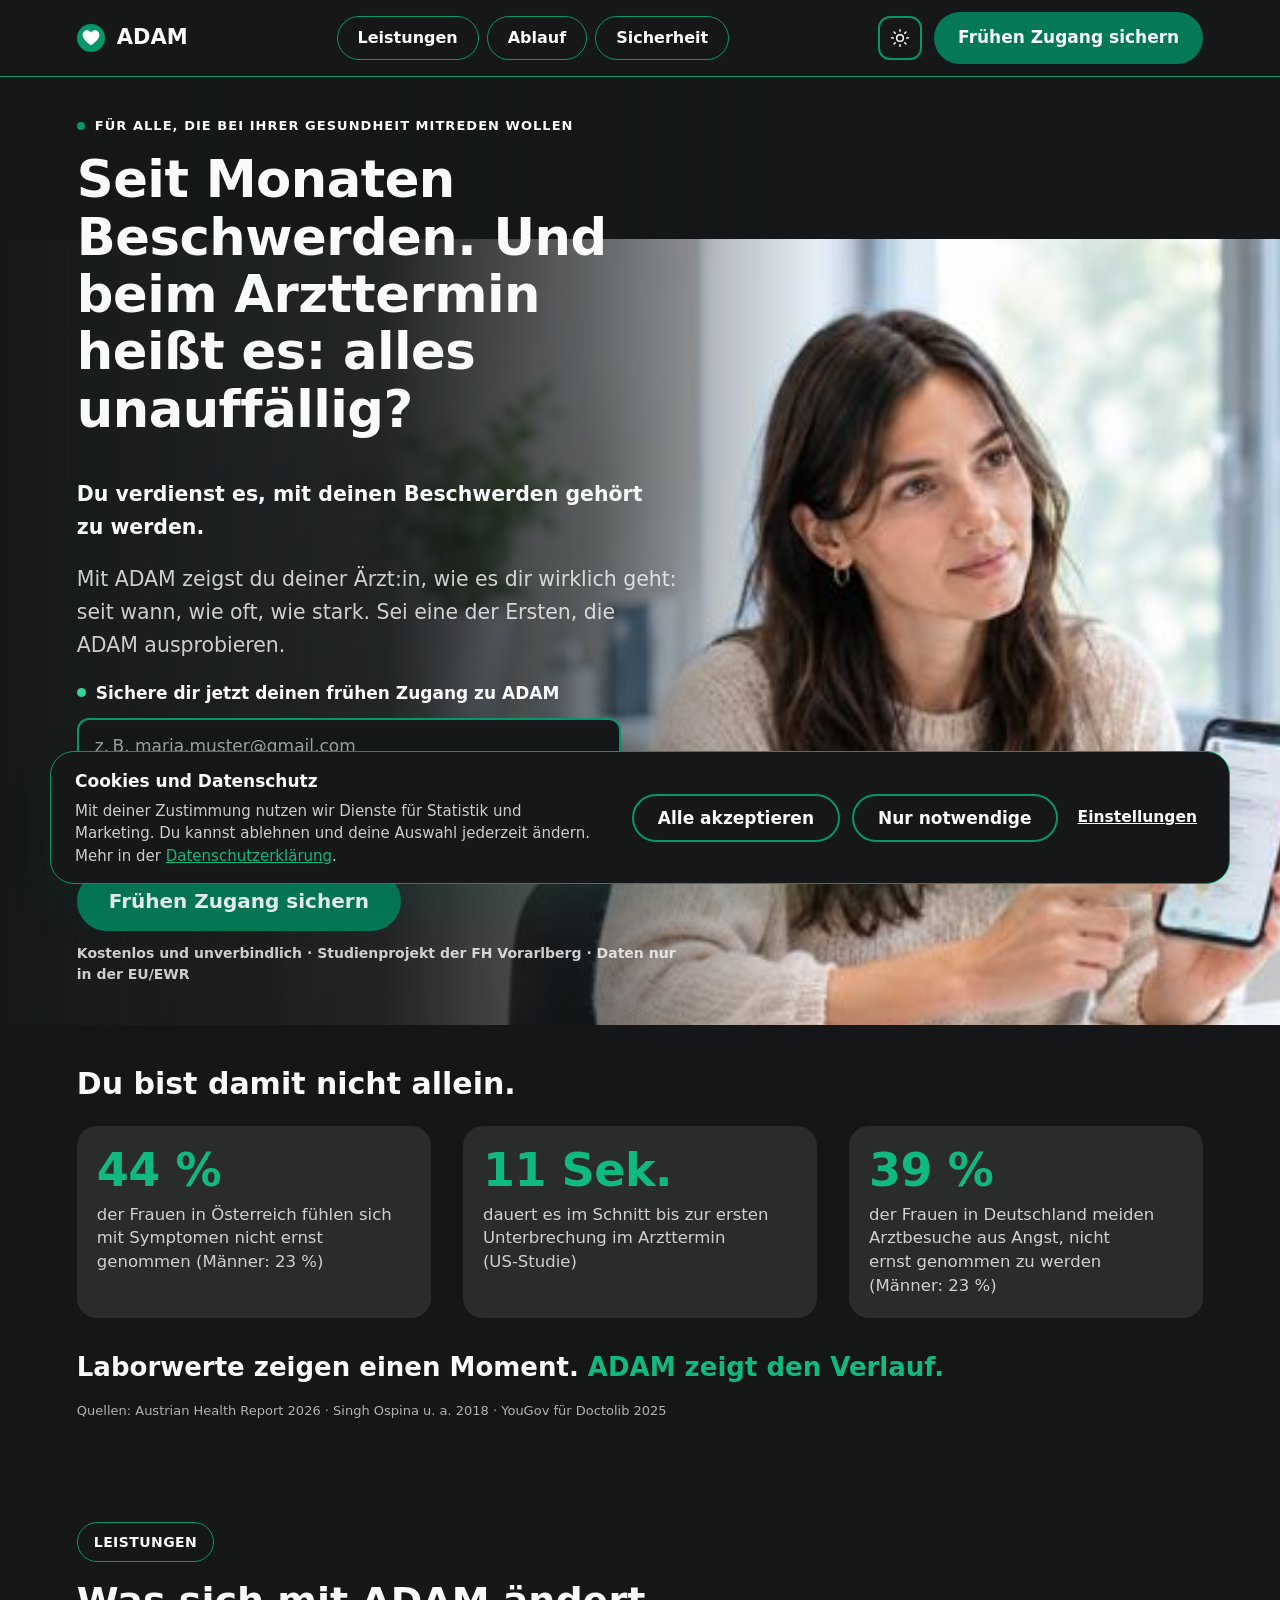
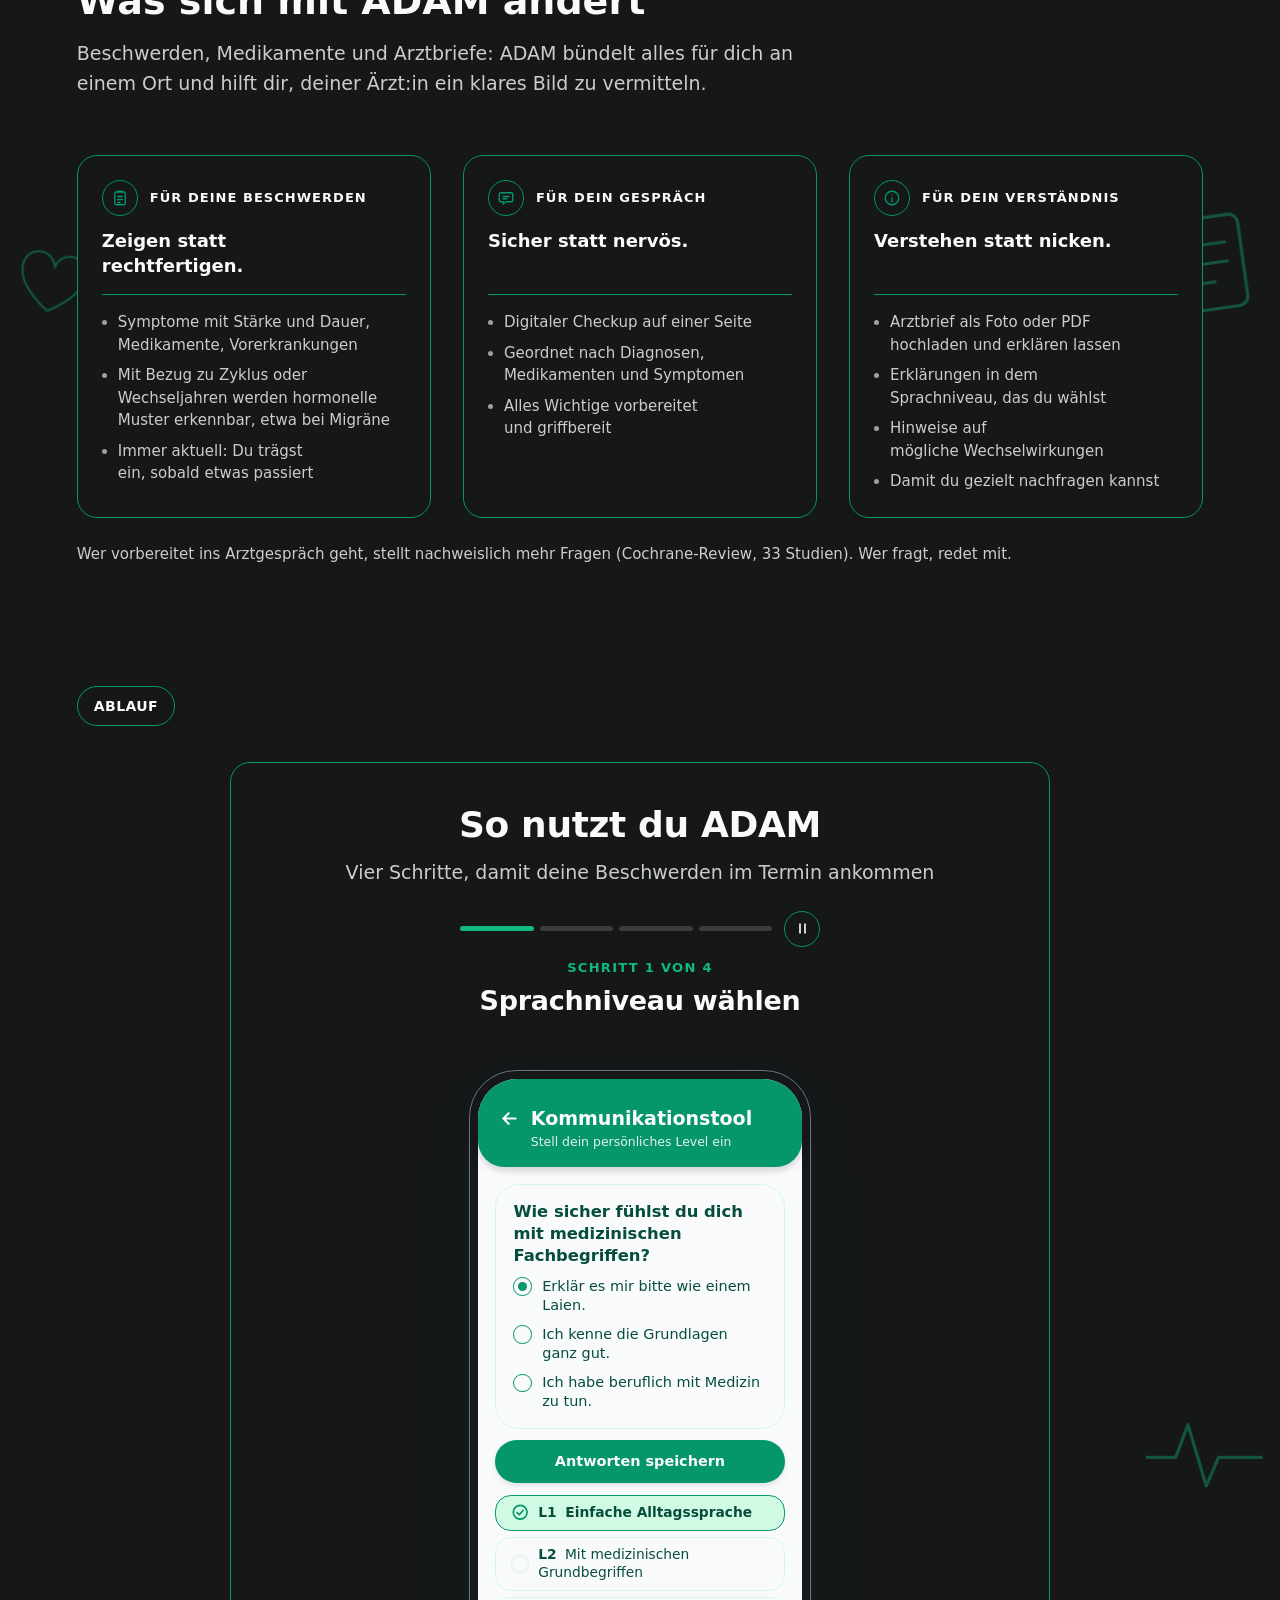
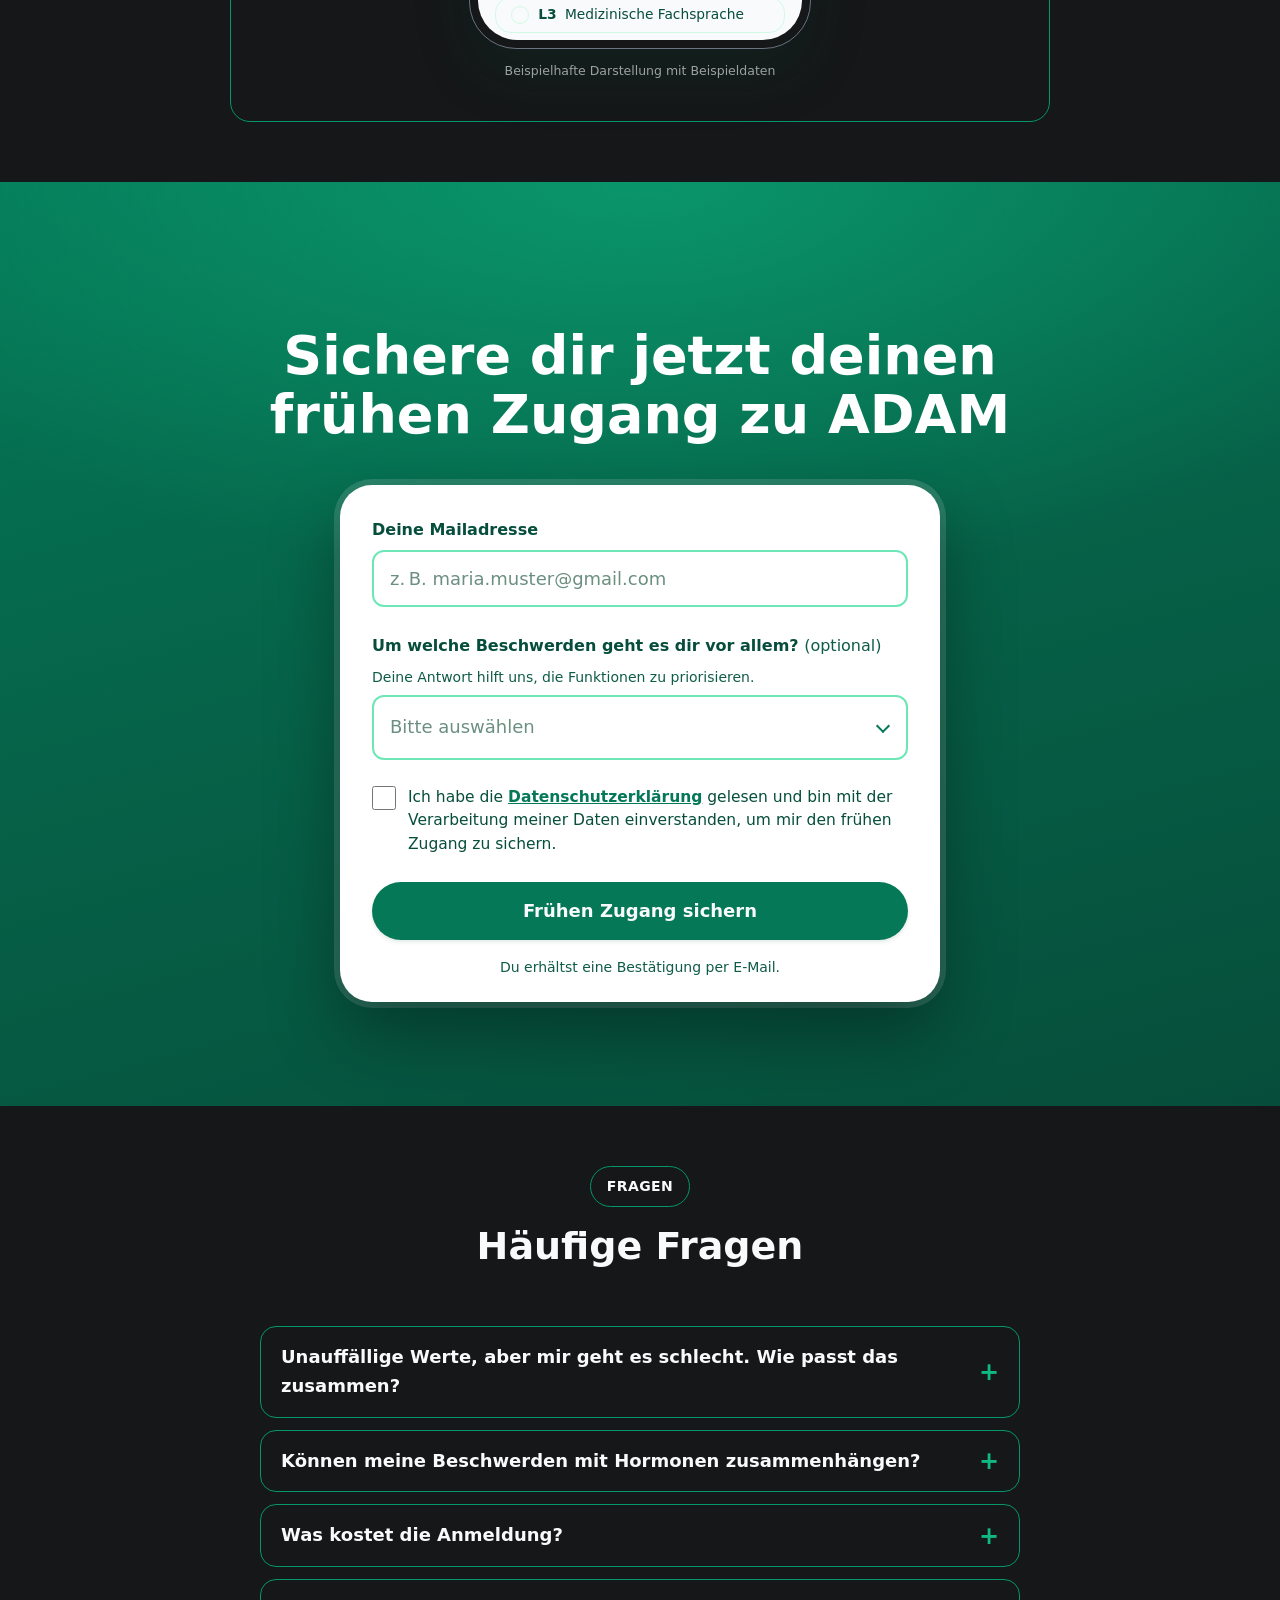
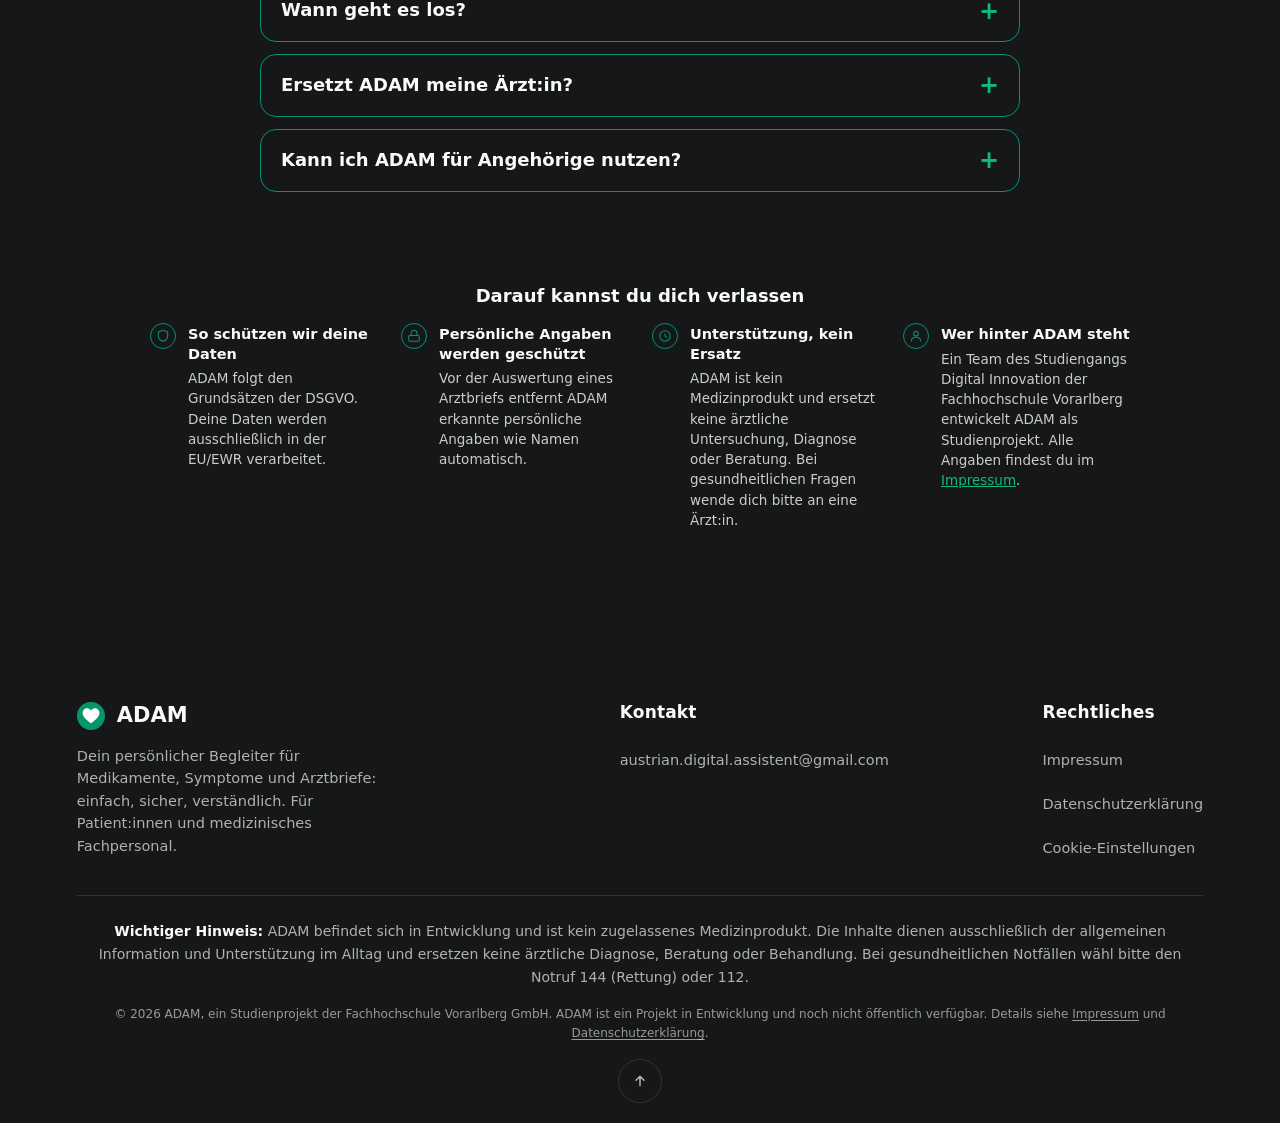
==== commit 9d7d9fe9: "Zusatzfrage auch nach Anmeldung über die Leiste; Kostenlos-Zeile entfernt - Anmeldung über die Anmel" ====
--- a/index.html
+++ b/index.html
@@ -653,11 +653,6 @@
         <div class="waitlist__head" data-audience-content="patient">
           <svg class="footer-pulse waitlist__pulse" viewBox="0 0 240 40" aria-hidden="true"><path pathLength="1" d="M0 24H86l7-1 6-10 9 20 6-14 5 5H240"/></svg>
           <h2 class="section-title waitlist__title" id="warteliste-heading-patient">Sichere dir jetzt deinen frühen Zugang zu ADAM</h2>
-          <ul class="waitlist__perks">
-            <li><svg viewBox="0 0 24 24" fill="none" stroke="currentColor" stroke-width="2.6" stroke-linecap="round" stroke-linejoin="round" aria-hidden="true"><path d="M20 6 9 17l-5-5"/></svg>Kostenlos</li>
-            <li><svg viewBox="0 0 24 24" fill="none" stroke="currentColor" stroke-width="2.6" stroke-linecap="round" stroke-linejoin="round" aria-hidden="true"><path d="M20 6 9 17l-5-5"/></svg>Unverbindlich</li>
-            <li><svg viewBox="0 0 24 24" fill="none" stroke="currentColor" stroke-width="2.6" stroke-linecap="round" stroke-linejoin="round" aria-hidden="true"><path d="M20 6 9 17l-5-5"/></svg>Jederzeit abmeldbar</li>
-          </ul>
         </div>
         <div data-audience-content="aerzte">
           <span class="eyebrow">Für Vorreiter:innen</span>
@@ -998,6 +993,35 @@
     </button>
   </aside>
 
+  <!-- Zusatzfrage nach einer Anmeldung über die Anmeldeleiste: Fenster, das von unten hochfährt.
+       Gleiche Frage und gleiche Brevo-Übertragung wie im Formular oben (siehe initFollowup in assets/script.js). -->
+  <div class="followup-sheet" id="followup-sheet" hidden>
+    <div class="followup-sheet__backdrop" data-sheet-close></div>
+    <div class="followup-sheet__panel" role="dialog" aria-modal="true" aria-labelledby="followup-sheet-title" tabindex="-1">
+      <span class="followup-sheet__grip" aria-hidden="true"></span>
+      <button type="button" class="followup-sheet__close" data-sheet-close aria-label="Schließen">
+        <svg viewBox="0 0 24 24" fill="none" stroke="currentColor" stroke-width="2.2" stroke-linecap="round" aria-hidden="true"><path d="M6 6l12 12M18 6 6 18"/></svg>
+      </button>
+      <p class="followup-sheet__title" id="followup-sheet-title"><span class="form-success__check" aria-hidden="true"><svg viewBox="0 0 24 24" fill="none" stroke="currentColor" stroke-width="3" stroke-linecap="round" stroke-linejoin="round"><path d="M5 12.5l4.5 4.5L19 7.5"/></svg></span>Danke, du bist dabei!</p>
+      <p class="followup-sheet__text"><span data-sheet-lead>Wir haben dir eine E-Mail geschickt.</span> Darin steht, wie es weitergeht.</p>
+      <div class="followup" data-followup>
+        <p class="followup__lead">Mit einer weiteren Angabe hilfst du uns, ADAM weiter zu optimieren.</p>
+        <p class="followup__q" id="followup-q-sheet">Um welche Beschwerden geht es dir vor allem?</p>
+        <div class="followup__chips" role="group" aria-labelledby="followup-q-sheet">
+          <button type="button" class="followup__chip" data-value="zyklus">Zyklus, z.&nbsp;B. PMS</button>
+          <button type="button" class="followup__chip" data-value="wechseljahre">Wechseljahre</button>
+          <button type="button" class="followup__chip" data-value="migraene">Migräne, Kopfschmerzen</button>
+          <button type="button" class="followup__chip" data-value="schmerzen">Wiederkehrende Schmerzen</button>
+          <button type="button" class="followup__chip" data-value="chronisch">Chronische Beschwerden</button>
+          <button type="button" class="followup__chip" data-value="erschoepfung">Erschöpfung, Schlaf</button>
+          <button type="button" class="followup__chip" data-value="anderes">Etwas anderes</button>
+        </div>
+        <button type="button" class="followup__skip" data-followup-skip>Überspringen</button>
+        <p class="followup__done" data-followup-done hidden>Danke, das hilft uns sehr!</p>
+      </div>
+    </div>
+  </div>
+
   <footer class="site-footer">
     <div class="container">
 
--- a/assets/styles.css
+++ b/assets/styles.css
@@ -6213,8 +6213,10 @@
   transition: background 0.2s ease, border-color 0.2s ease, opacity 0.2s ease, transform 0.15s ease;
 }
 
-.followup__chip:hover:not(:disabled) {
-  background: rgba(52, 211, 153, 0.16);
+@media (hover: hover) {
+  .followup__chip:hover:not(:disabled) {
+    background: rgba(52, 211, 153, 0.16);
+  }
 }
 
 .followup__chip:active:not(:disabled) {
@@ -6453,8 +6455,7 @@
 }
 
 /* ---------- Anmeldebereich (jetzt vor den Fragen) ---------- */
-.waitlist__pulse,
-.waitlist__perks {
+.waitlist__pulse {
   display: none;
 }
 
@@ -6467,31 +6468,6 @@
 :root body[data-audience="patient"] .waitlist__pulse path {
   stroke: rgba(255, 255, 255, 0.75);
   stroke-width: 2;
-}
-
-body[data-audience="patient"] .waitlist__perks {
-  display: flex;
-  flex-wrap: wrap;
-  justify-content: center;
-  gap: 6px 16px;
-  margin: calc(var(--space-6) * -1) 0 var(--space-6);
-  padding: 0;
-  list-style: none;
-  font-size: 14px;
-  font-weight: 600;
-  color: rgba(255, 255, 255, 0.92);
-}
-
-body[data-audience="patient"] .waitlist__perks li {
-  display: inline-flex;
-  align-items: center;
-  gap: 6px;
-}
-
-body[data-audience="patient"] .waitlist__perks svg {
-  width: 15px;
-  height: 15px;
-  color: #6ee7b7;
 }
 
 @media (max-width: 759px) {
@@ -6504,16 +6480,6 @@
     font-size: 27px;
     line-height: 1.15;
     margin-bottom: var(--space-8);
-  }
-
-  body[data-audience="patient"] .waitlist__perks {
-    margin: calc(var(--space-5) * -1) 0 var(--space-5);
-    font-size: 12.5px;
-    gap: 4px 8px;
-  }
-
-  body[data-audience="patient"] .waitlist__perks li {
-    gap: 4px;
   }
 
   :root:root:root body[data-audience="patient"] .waitlist .waitlist-card {
@@ -6607,3 +6573,178 @@
     line-height: 1.55;
   }
 }
+
+/* ---------- Zusatzfrage nach Anmeldung über die Leiste: Fenster von unten ---------- */
+.followup-sheet[hidden] {
+  display: none;
+}
+
+.followup-sheet {
+  position: fixed;
+  inset: 0;
+  z-index: 400;
+  display: flex;
+  align-items: flex-end;
+  justify-content: center;
+}
+
+html.has-sheet,
+html.has-sheet body {
+  overflow: hidden;
+}
+
+.followup-sheet__backdrop {
+  position: absolute;
+  inset: 0;
+  background: rgba(3, 12, 9, 0.55);
+  opacity: 0;
+  transition: opacity 0.3s ease;
+}
+
+.followup-sheet__panel {
+  position: relative;
+  width: 100%;
+  max-width: 520px;
+  max-height: calc(100dvh - 24px);
+  overflow-y: auto;
+  overscroll-behavior: contain;
+  padding: 10px var(--space-5) calc(var(--space-5) + env(safe-area-inset-bottom, 0px));
+  border-radius: 24px 24px 0 0;
+  background:
+    radial-gradient(120% 80% at 100% 0%, rgba(110, 231, 183, 0.18), transparent 60%),
+    linear-gradient(160deg, #059669 0%, #047857 45%, #065f46 100%);
+  color: #ffffff;
+  box-shadow: 0 -18px 50px rgba(0, 0, 0, 0.35);
+  transform: translateY(100%);
+  transition: transform 0.32s cubic-bezier(0.2, 0.8, 0.2, 1);
+  outline: none;
+}
+
+.followup-sheet.is-open .followup-sheet__backdrop {
+  opacity: 1;
+}
+
+.followup-sheet.is-open .followup-sheet__panel {
+  transform: none;
+}
+
+@media (min-width: 560px) {
+  .followup-sheet {
+    align-items: center;
+    padding: var(--space-5);
+  }
+
+  .followup-sheet__panel {
+    padding-bottom: var(--space-5);
+    border-radius: 24px;
+  }
+}
+
+@media (prefers-reduced-motion: reduce) {
+  .followup-sheet__backdrop,
+  .followup-sheet__panel {
+    transition: none;
+  }
+}
+
+.followup-sheet__grip {
+  display: block;
+  width: 40px;
+  height: 4px;
+  margin: 0 auto var(--space-4);
+  border-radius: 99px;
+  background: rgba(255, 255, 255, 0.4);
+}
+
+.followup-sheet__close {
+  position: absolute;
+  top: 10px;
+  right: 10px;
+  display: grid;
+  place-items: center;
+  width: 44px;
+  height: 44px;
+  padding: 0;
+  border: 0;
+  border-radius: 50%;
+  background: rgba(255, 255, 255, 0.12);
+  color: #ffffff;
+  cursor: pointer;
+}
+
+.followup-sheet__close svg {
+  width: 20px;
+  height: 20px;
+}
+
+.followup-sheet__close:focus-visible {
+  outline: 2px solid #fbbf24;
+  outline-offset: 2px;
+}
+
+.followup-sheet .followup-sheet__title {
+  margin: 0 48px var(--space-2) 0;
+  font-size: 21px;
+  font-weight: 800;
+  line-height: 1.25;
+  color: #ffffff;
+}
+
+.followup-sheet .form-success__check {
+  background: #fbbf24;
+  color: #064e3b;
+}
+
+.followup-sheet .followup-sheet__text {
+  margin: 0;
+  font-size: 15px;
+  line-height: 1.5;
+  color: rgba(255, 255, 255, 0.88);
+}
+
+.followup-sheet .followup-sheet__text strong {
+  color: #ffffff;
+  word-break: break-all;
+}
+
+.followup-sheet .followup {
+  border-top-color: rgba(255, 255, 255, 0.22);
+}
+
+.followup-sheet .followup__lead {
+  color: rgba(255, 255, 255, 0.82);
+}
+
+.followup-sheet .followup .followup__q {
+  color: #ffffff;
+}
+
+.followup-sheet .followup__chip {
+  border-color: rgba(255, 255, 255, 0.45);
+  background: rgba(255, 255, 255, 0.1);
+  color: #ffffff;
+}
+
+@media (hover: hover) {
+  .followup-sheet .followup__chip:hover:not(:disabled) {
+    background: rgba(255, 255, 255, 0.2);
+  }
+}
+
+.followup-sheet .followup__chip:focus-visible {
+  outline-color: #fbbf24;
+}
+
+.followup-sheet .followup__chip.is-picked {
+  background: #fbbf24;
+  border-color: #fbbf24;
+  color: #064e3b;
+}
+
+.followup-sheet .followup__skip {
+  color: rgba(255, 255, 255, 0.85);
+}
+
+.followup-sheet .followup .followup__done {
+  color: #fde68a;
+}
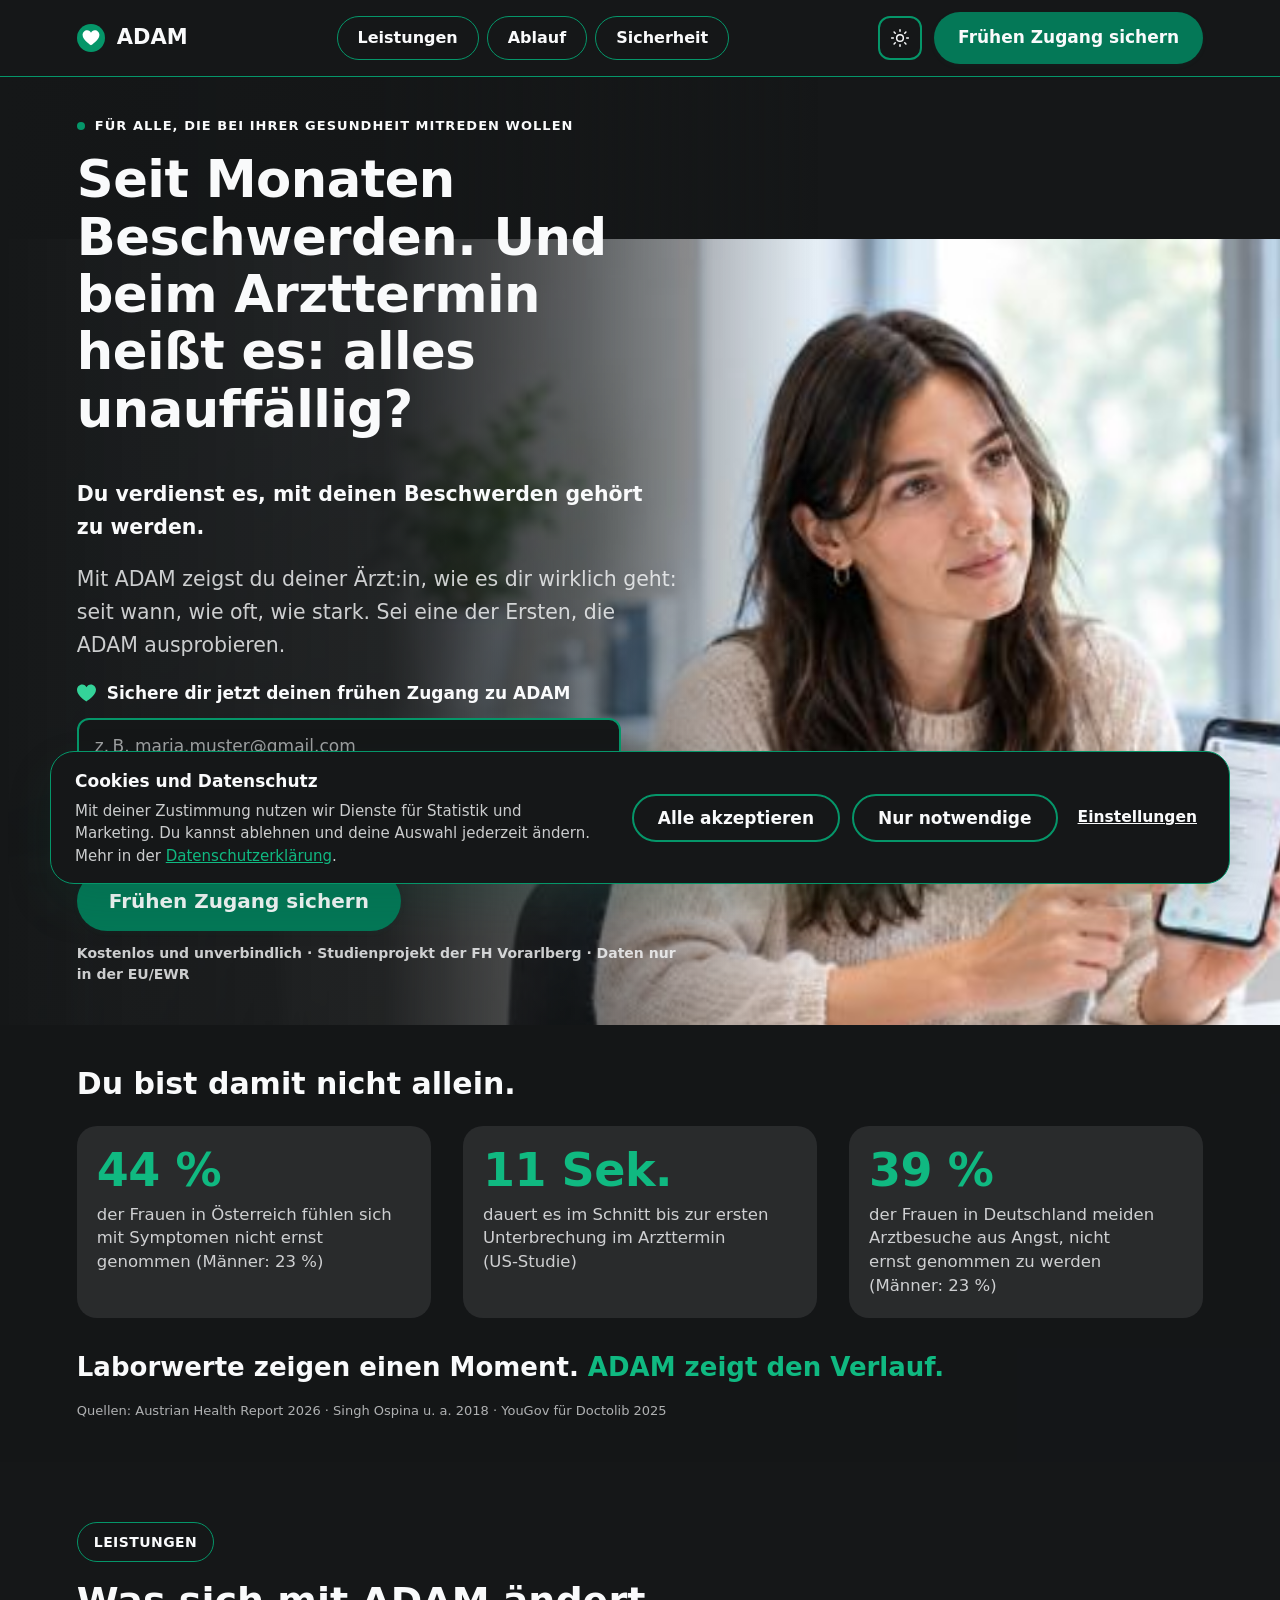
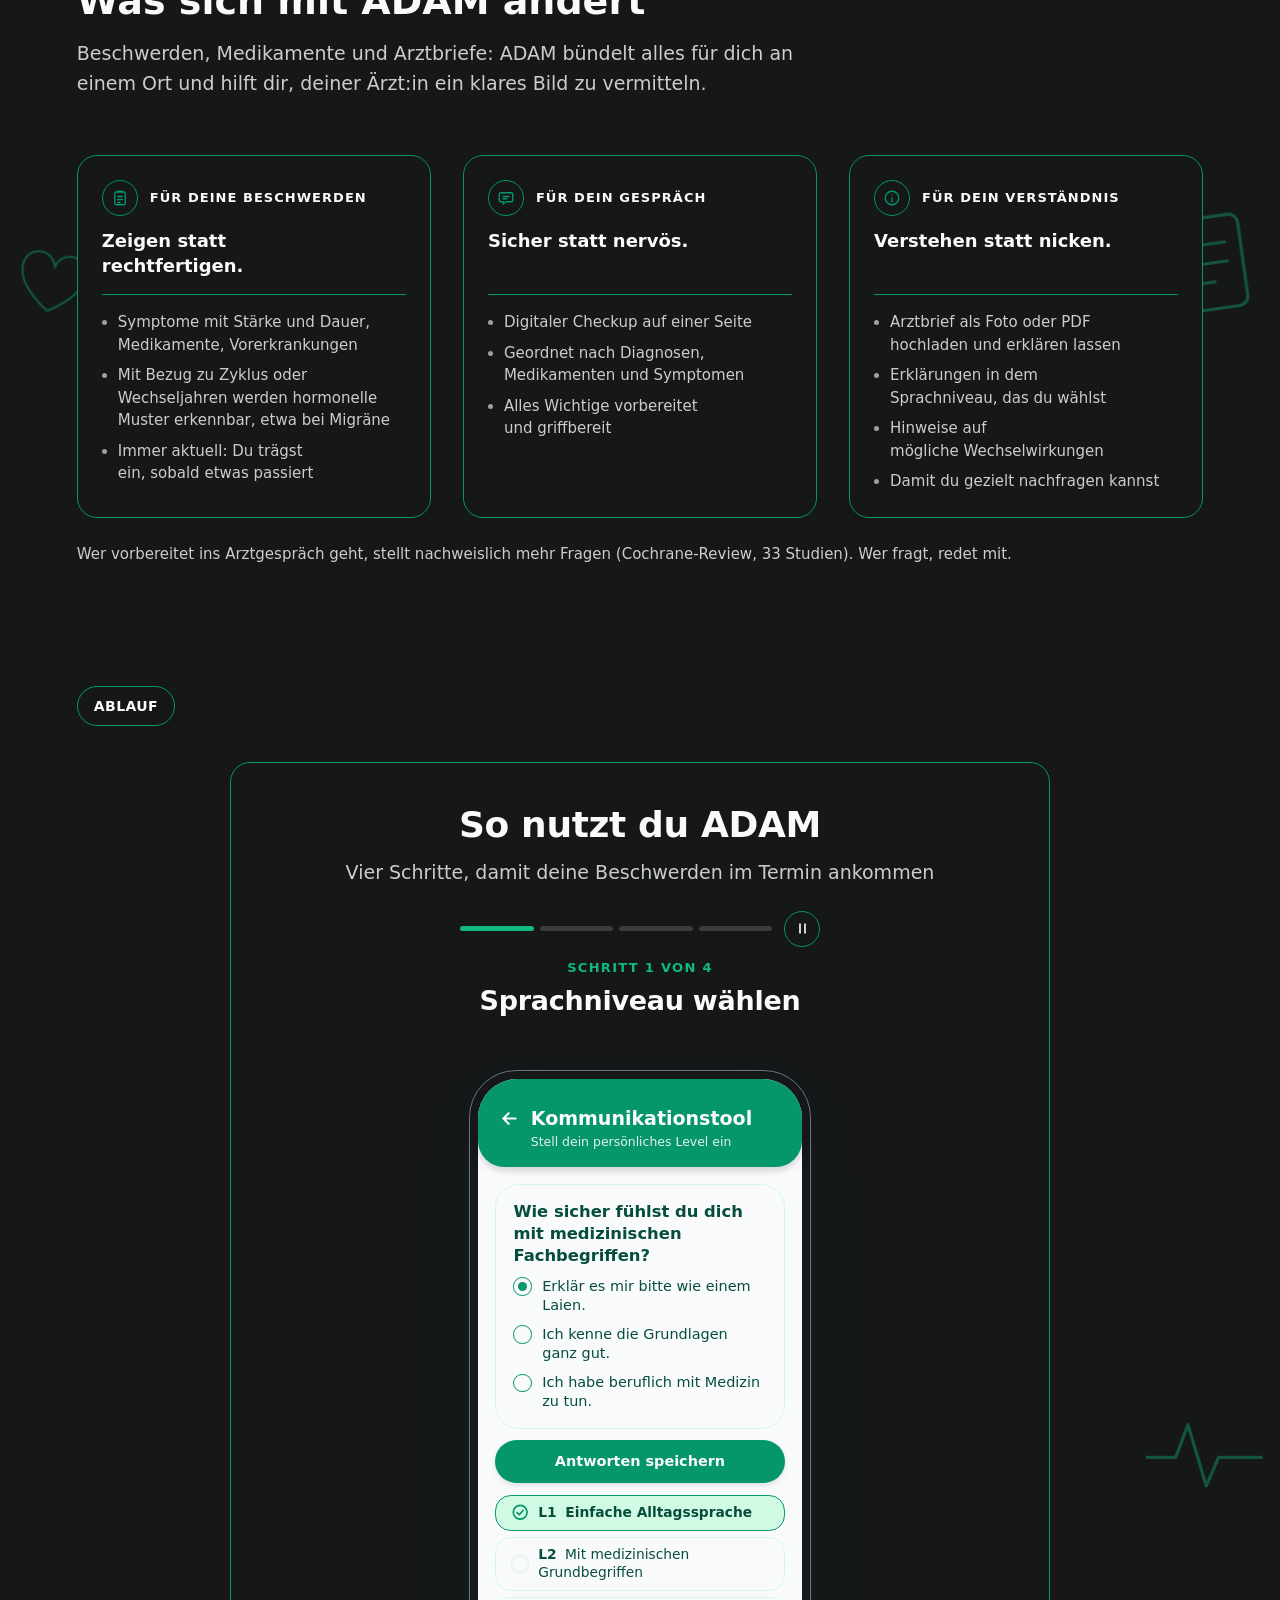
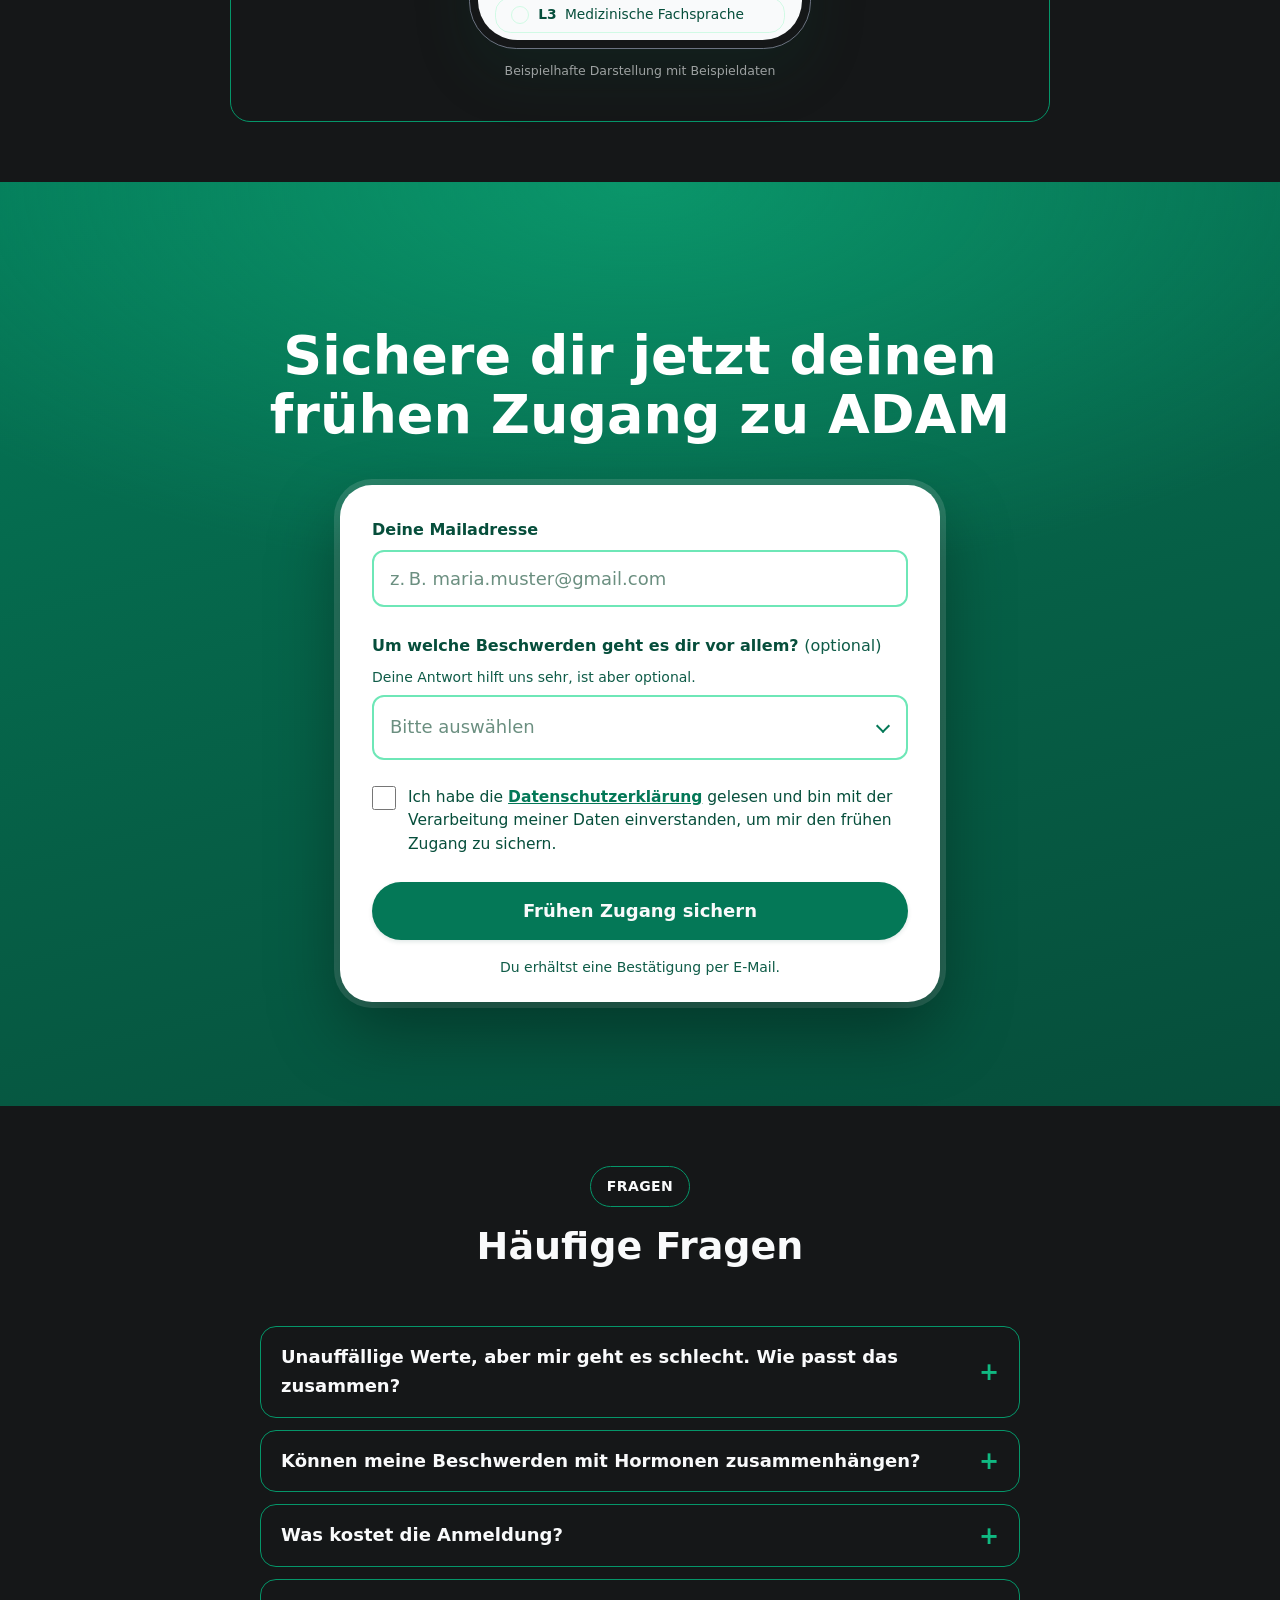
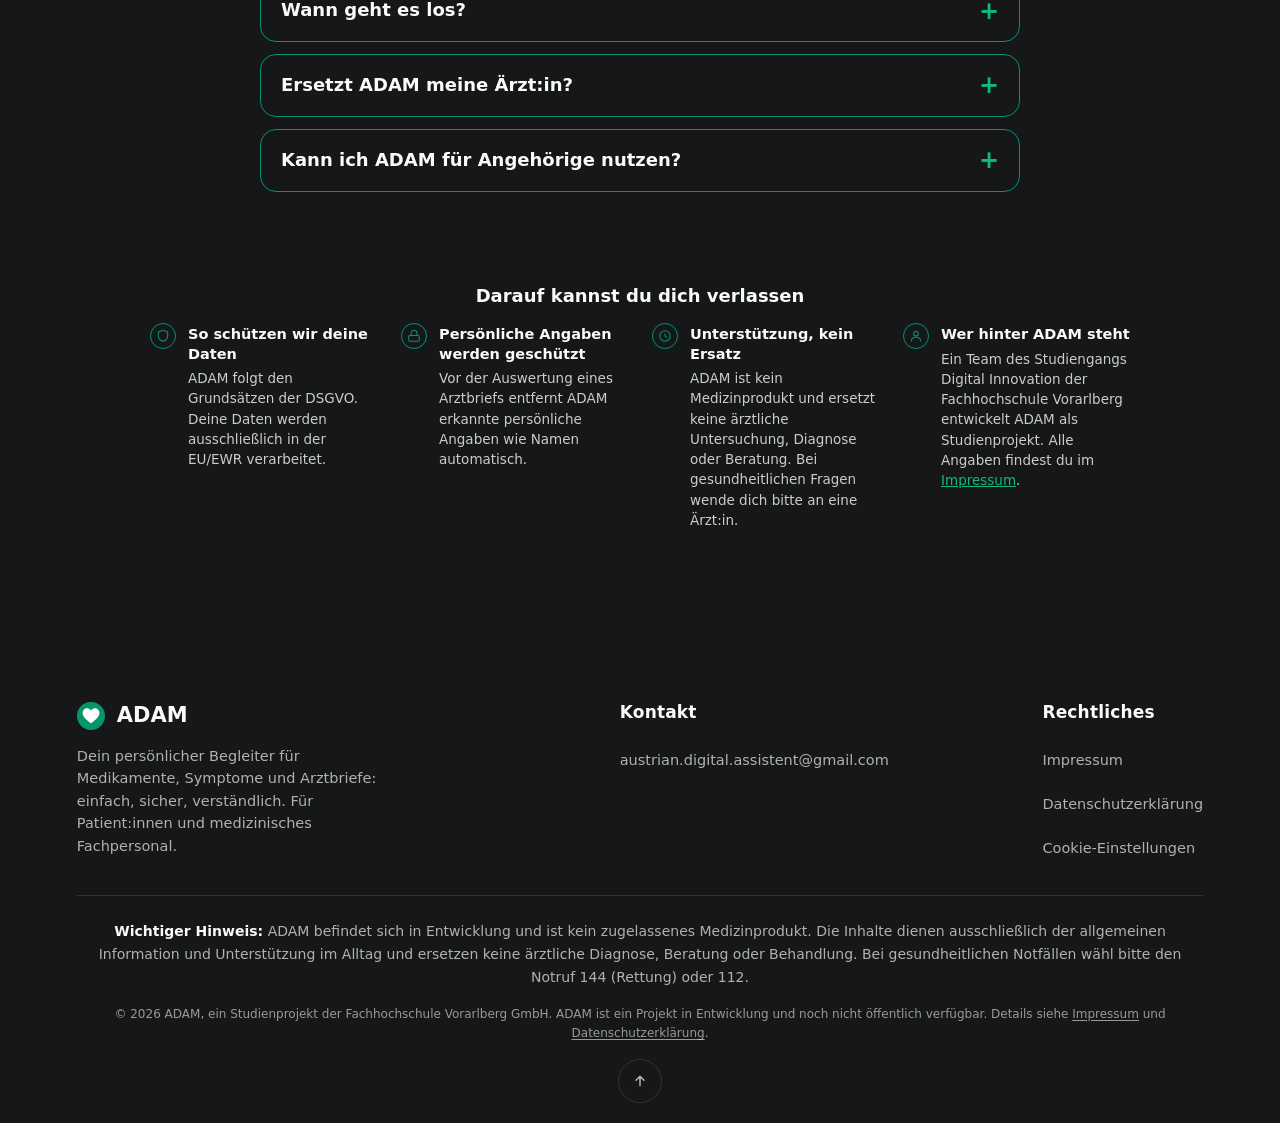
==== commit f9ad2837: "Anmeldebereich: Hinweis unter der Beschwerden-Frage neu formuliert Co-Authored-By: Claude Opus 5.5 <" ====
--- a/index.html
+++ b/index.html
@@ -710,7 +710,7 @@
 
               <div class="form-field">
                 <label for="nutzen-patient">Um welche Beschwerden geht es dir vor allem? <span class="form-label-optional">(optional)</span></label>
-                <p class="form-hint" id="nutzen-patient-hint">Deine Antwort hilft uns, die Funktionen zu priorisieren.</p>
+                <p class="form-hint" id="nutzen-patient-hint">Deine Antwort hilft uns sehr, ist aber optional.</p>
                 <select id="nutzen-patient" name="problem" aria-describedby="nutzen-patient-hint">
                   <option value="" selected>Bitte auswählen</option>
                   <option value="zyklus">Beschwerden rund um den Zyklus (z. B. Regelschmerzen, PMS)</option>
--- a/assets/styles.css
+++ b/assets/styles.css
@@ -5973,20 +5973,24 @@
   text-wrap: balance;
 }
 
+/* ADAM-Herz (Form aus dem Logo) schlägt neben der Überschrift: doppelter Schlag, dann Pause. */
 .hero-signup__title::before {
   content: "";
   flex: none;
-  width: 9px;
-  height: 9px;
-  border-radius: 50%;
+  width: 20px;
+  height: 18px;
   background: #34d399;
-  box-shadow: 0 0 0 0 rgba(52, 211, 153, 0.55);
-  animation: signup-ping 2.4s ease-out infinite;
-}
-
-@keyframes signup-ping {
-  0% { box-shadow: 0 0 0 0 rgba(52, 211, 153, 0.55); }
-  70%, 100% { box-shadow: 0 0 0 10px rgba(52, 211, 153, 0); }
+  -webkit-mask: url("data:image/svg+xml,%3Csvg xmlns='http://www.w3.org/2000/svg' viewBox='8 8.5 24 22.5'%3E%3Cpath d='M20 30.5C20 30.5 8 23 8 15.8C8 12.05 10.96 9 14.6 9C17.1 9 19.06 10.45 20 12.55C20.94 10.45 22.9 9 25.4 9C29.04 9 32 12.05 32 15.8C32 23 20 30.5 20 30.5Z'/%3E%3C/svg%3E") center / contain no-repeat;
+  mask: url("data:image/svg+xml,%3Csvg xmlns='http://www.w3.org/2000/svg' viewBox='8 8.5 24 22.5'%3E%3Cpath d='M20 30.5C20 30.5 8 23 8 15.8C8 12.05 10.96 9 14.6 9C17.1 9 19.06 10.45 20 12.55C20.94 10.45 22.9 9 25.4 9C29.04 9 32 12.05 32 15.8C32 23 20 30.5 20 30.5Z'/%3E%3C/svg%3E") center / contain no-repeat;
+  transform-origin: 50% 55%;
+  animation: adam-heartbeat 1.6s ease-in-out infinite;
+}
+
+@keyframes adam-heartbeat {
+  0%, 40%, 100% { transform: scale(1); }
+  10% { transform: scale(1.28); }
+  20% { transform: scale(1.02); }
+  30% { transform: scale(1.2); }
 }
 
 @media (prefers-reduced-motion: reduce) {
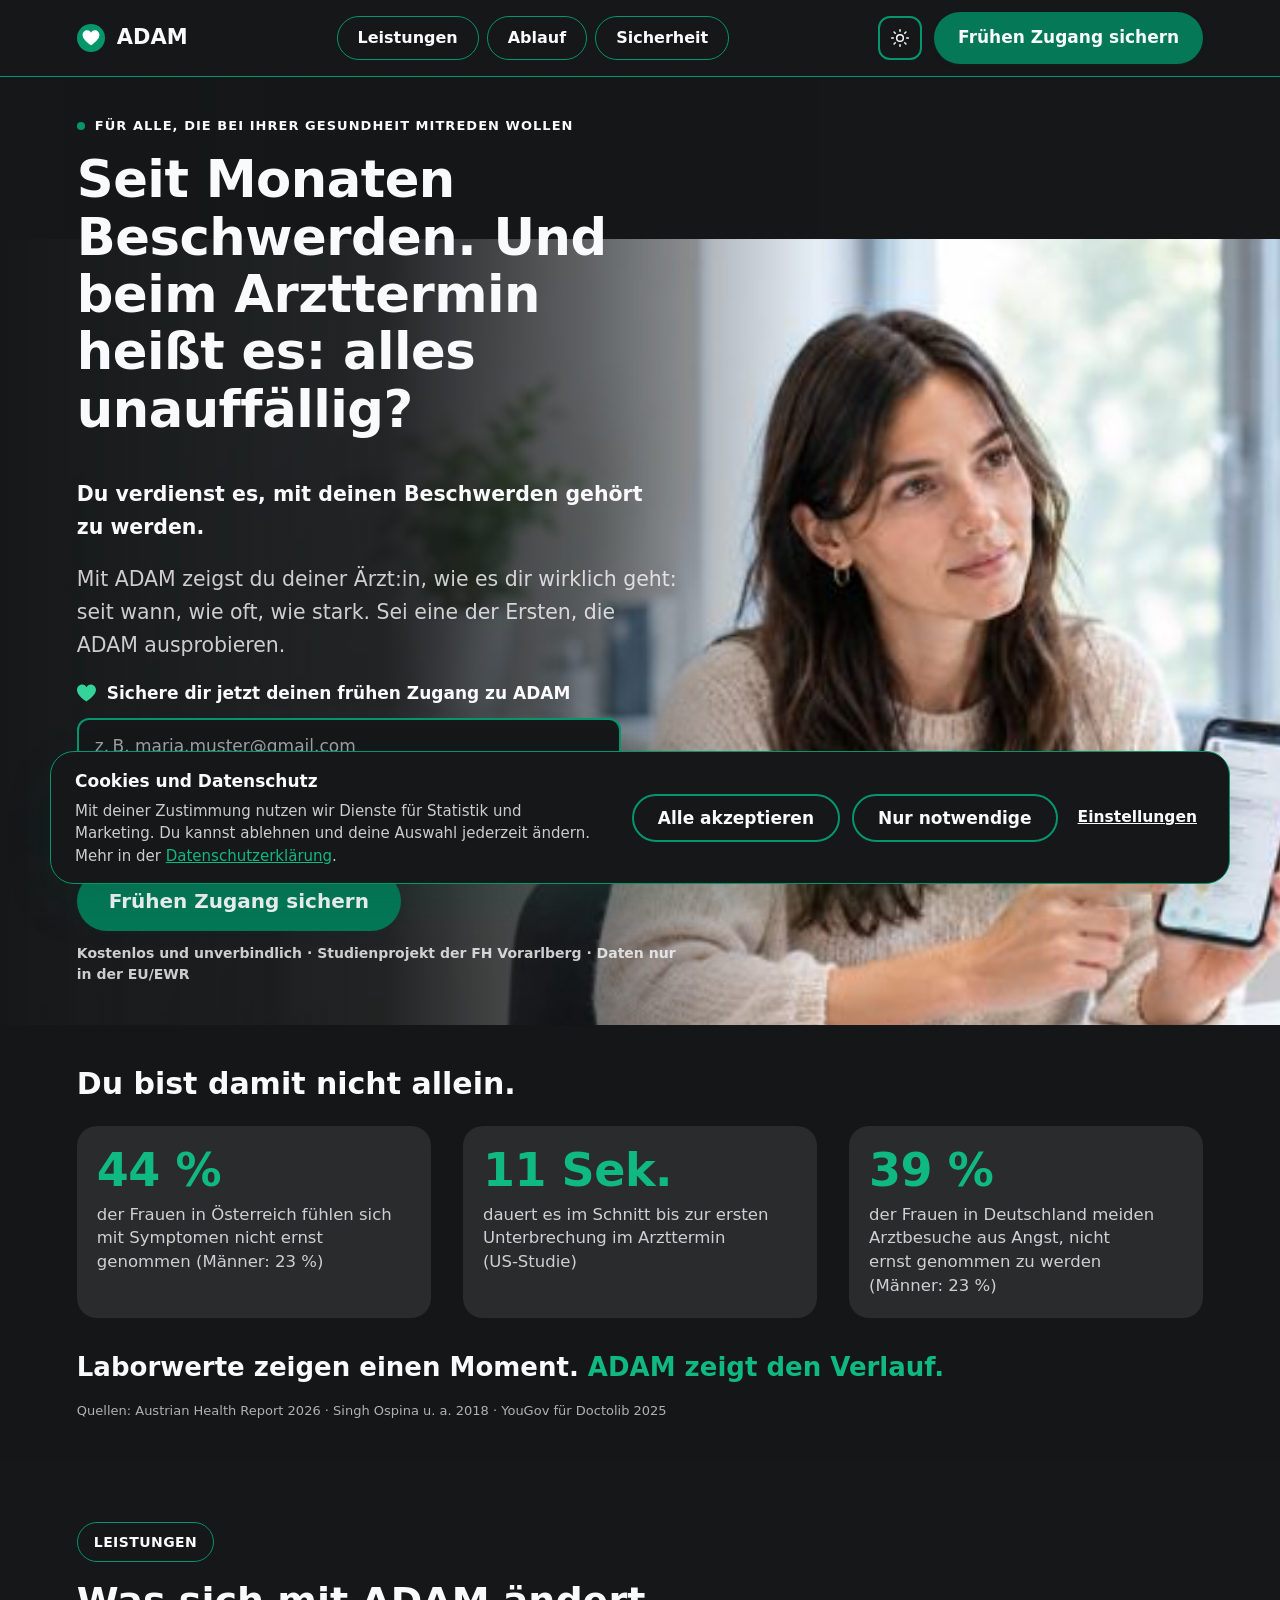
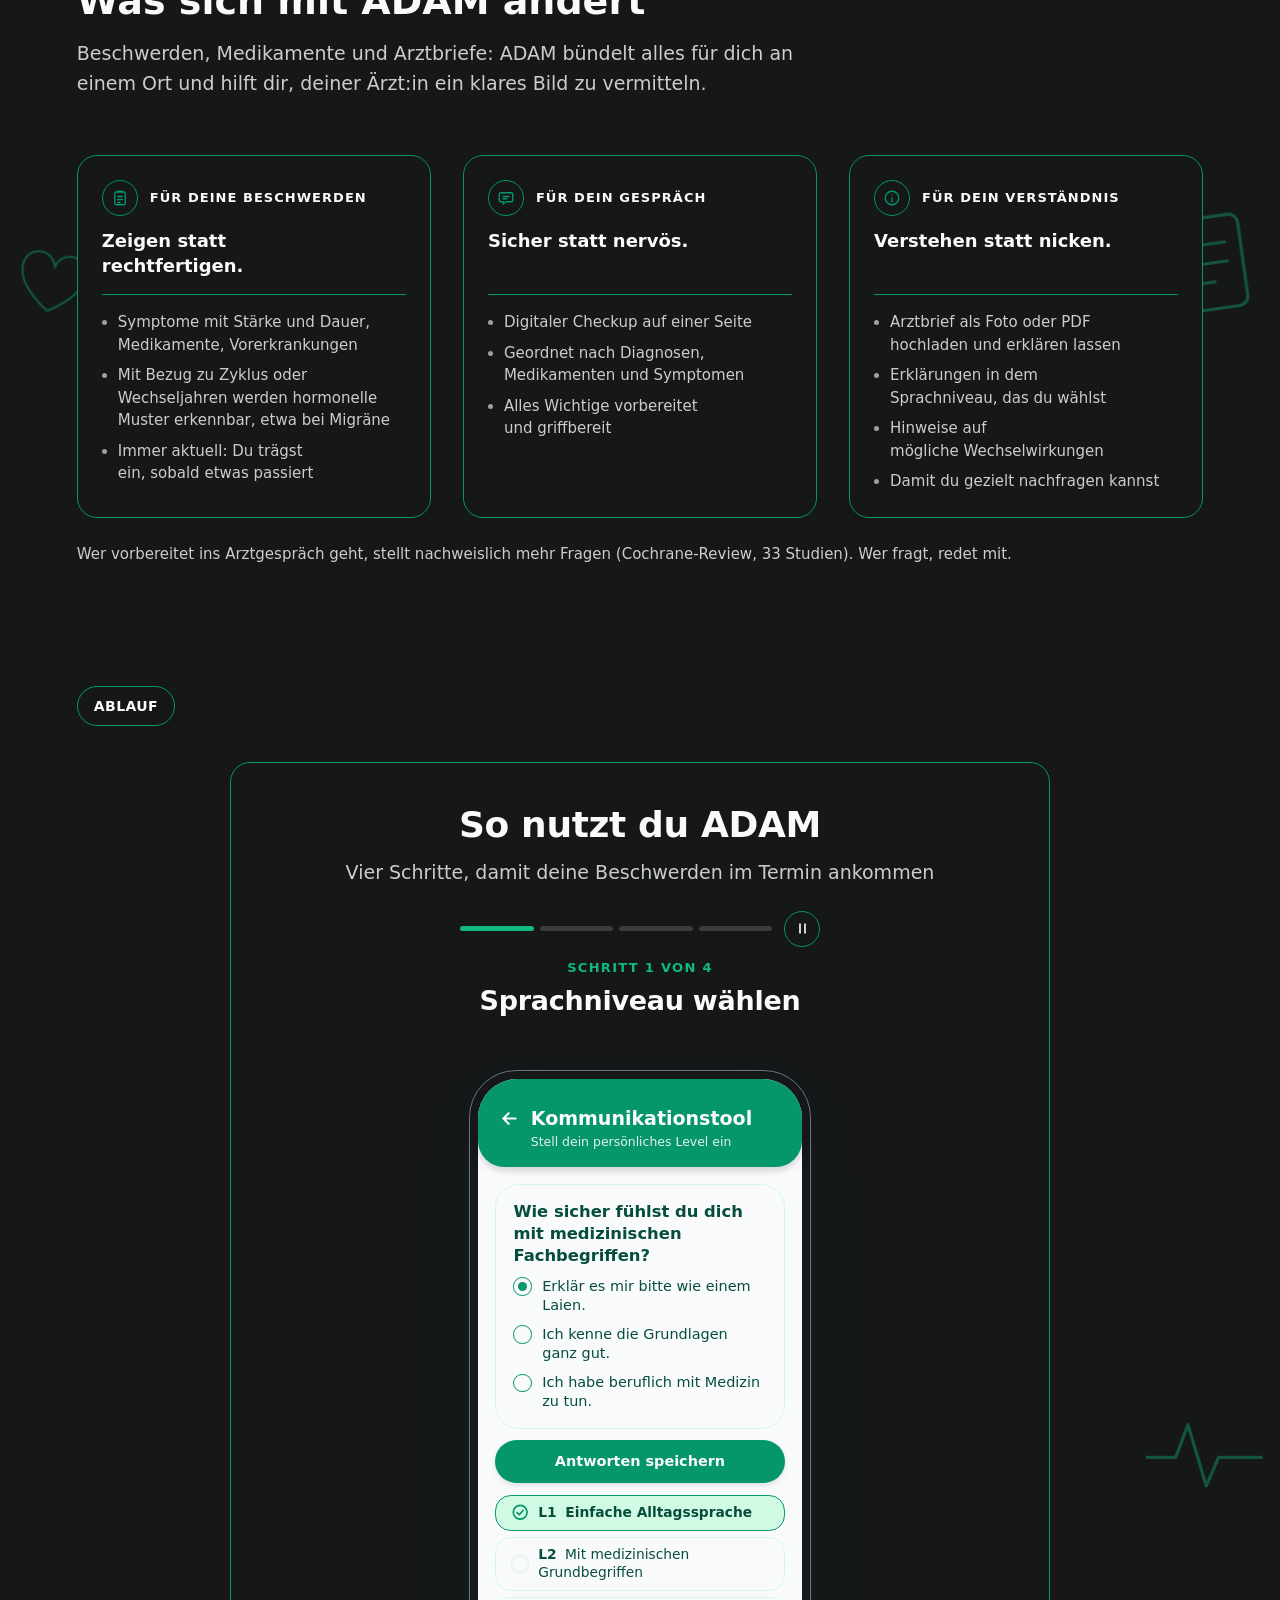
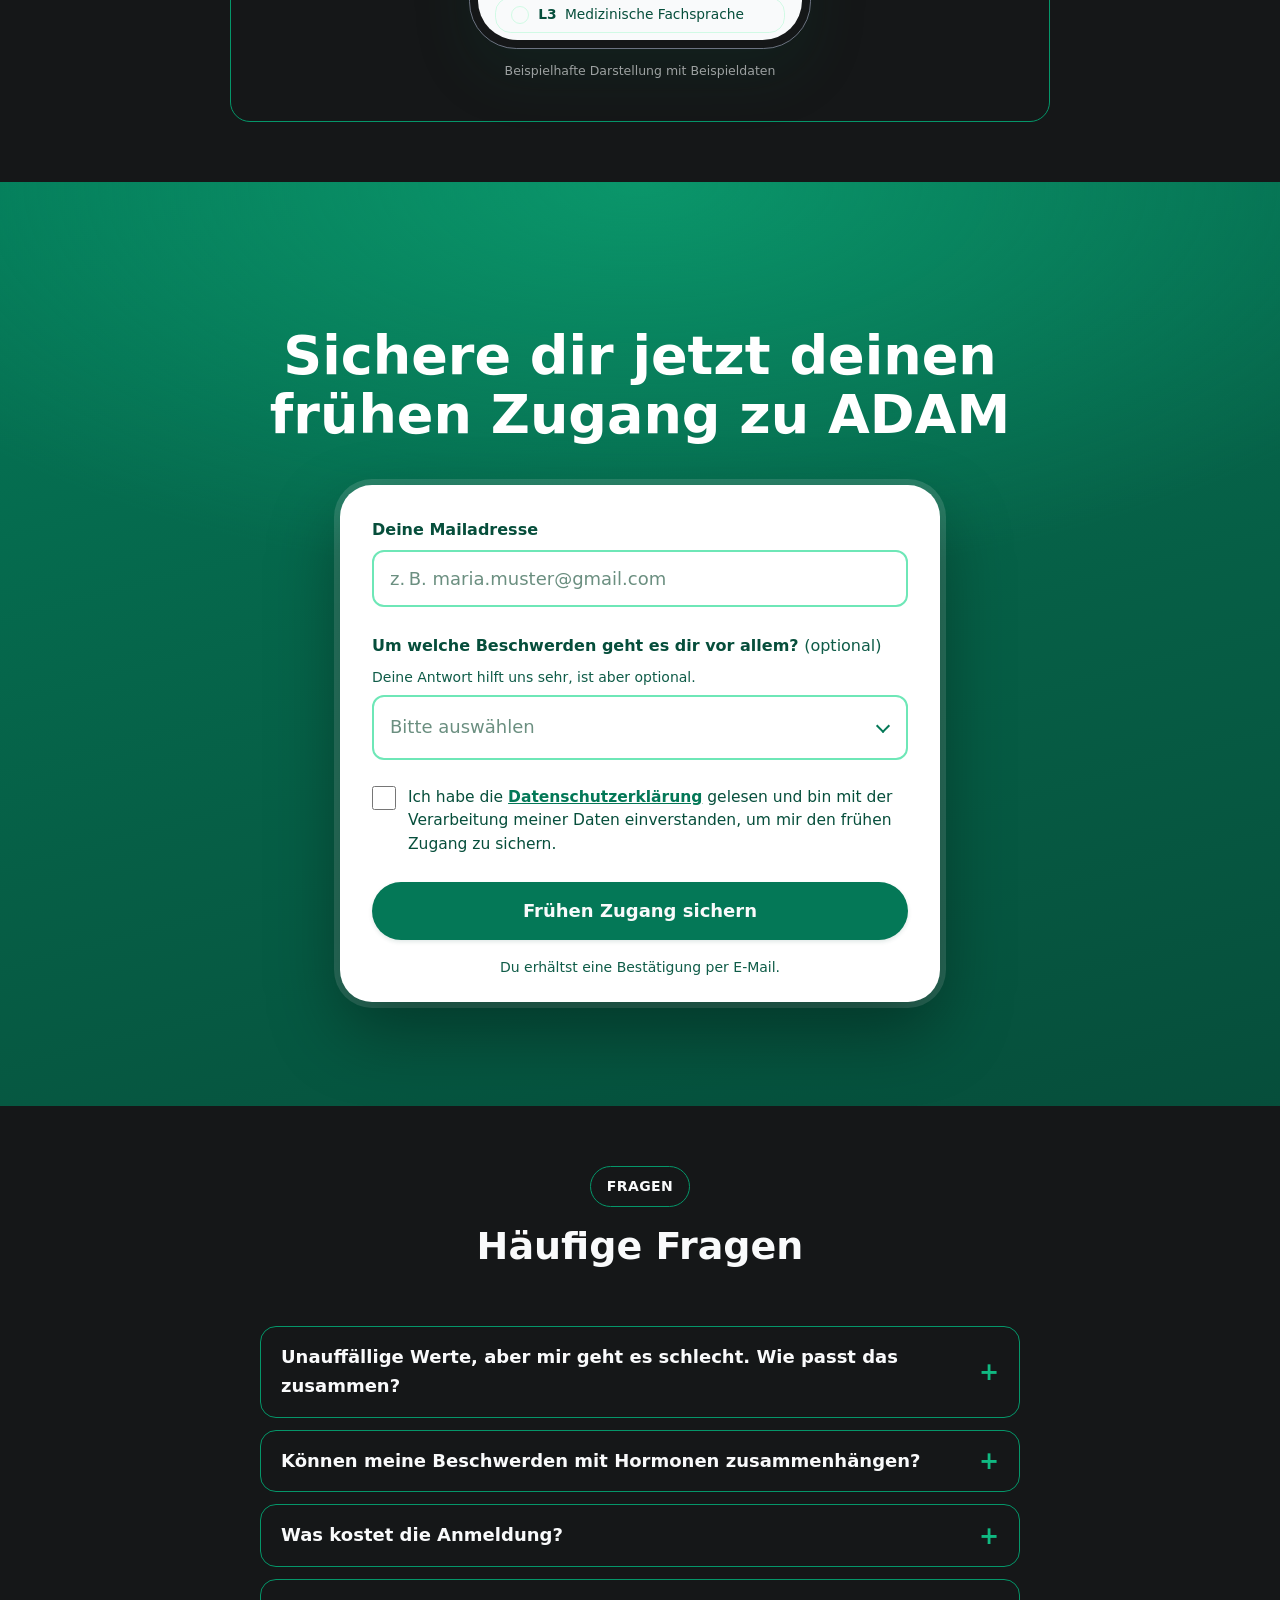
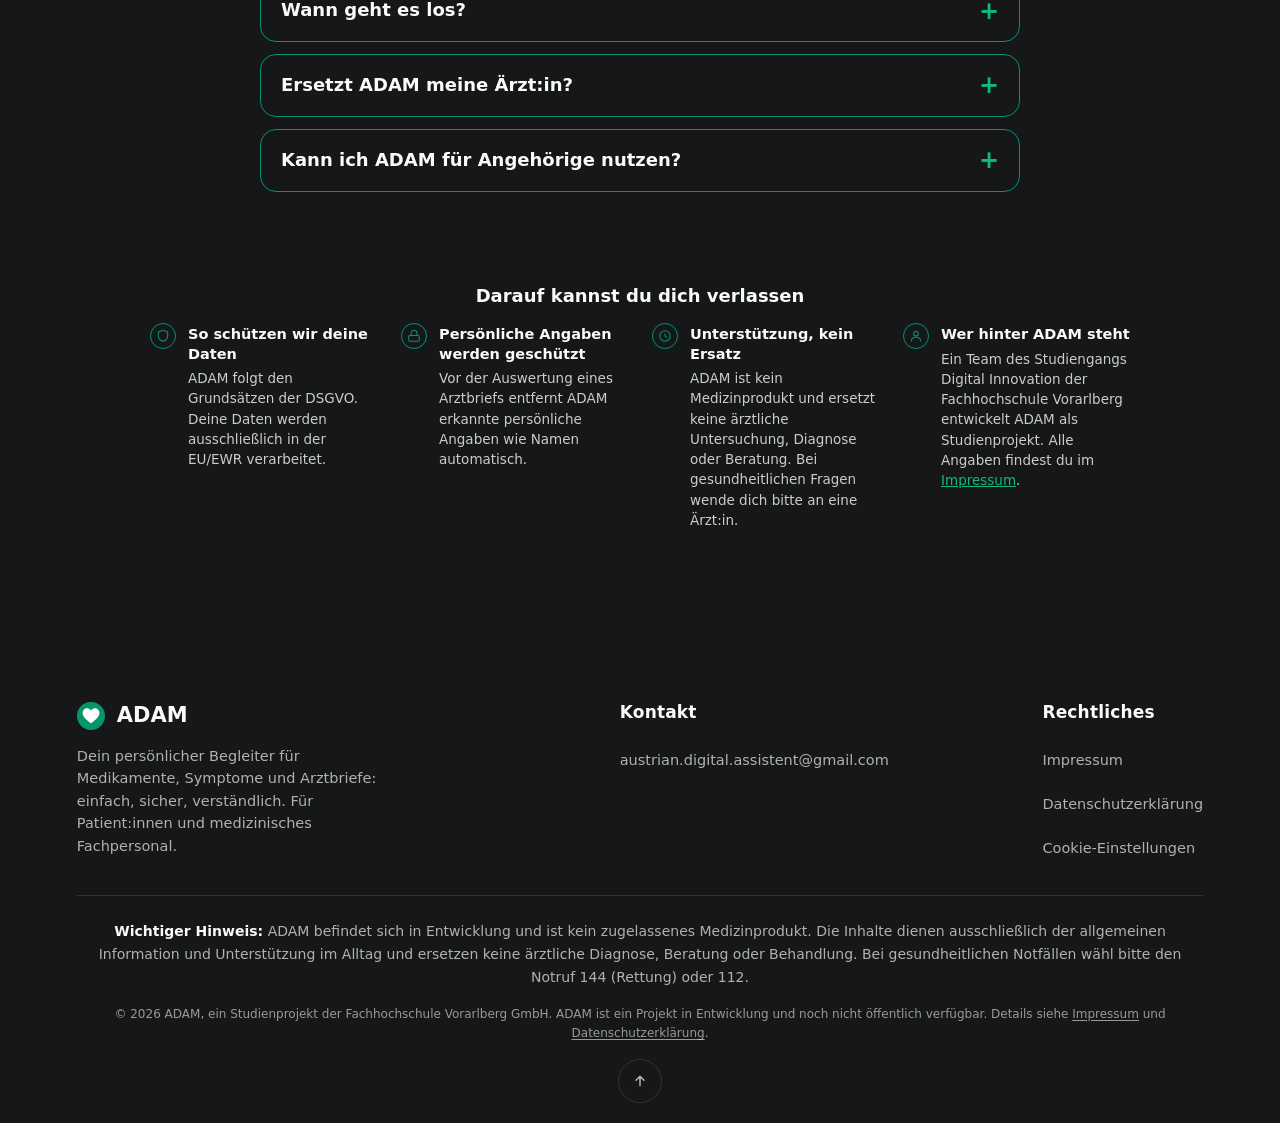
==== commit b1f5a047: "Handy: kurzer Datenschutz-Text, Hero-Satz weg; Film Schritt 2 langsamer, Schritt 4 zeigt Checkup - N" ====
--- a/index.html
+++ b/index.html
@@ -167,7 +167,7 @@
             </div>
             <!-- Auf dem Handy steht dieser Satz unter dem Formular, ab 1100 px wie bisher darüber (CSS order). -->
             <div class="hero__story hero__story--more" data-variant-content="a">
-              <p>Mit ADAM zeigst du deiner Ärzt:in, wie es dir wirklich geht: seit wann, wie oft, wie stark. Sei eine der Ersten, die ADAM ausprobieren.</p>
+              <p>Mit ADAM zeigst du deiner Ärzt:in, wie es dir wirklich geht: seit wann, wie oft, wie stark.<span class="hide-mobile"> Sei eine der Ersten, die ADAM ausprobieren.</span></p>
             </div>
             <div class="hero__story hero__story--more" data-variant-content="b">
               <p>ADAM übersetzt deinen Arztbrief in einfache Worte und schafft Klarheit.</p>
@@ -189,7 +189,7 @@
                 <div class="form-field form-field--checkbox">
                   <label class="checkbox-label">
                     <input type="checkbox" name="consent" required data-error-message="Bitte stimme der Datenschutzerklärung zu, um dir den frühen Zugang zu sichern." />
-                    <span>Ich habe die <a href="datenschutz.html" target="_blank" rel="noopener">Datenschutzerklärung</a> gelesen und bin mit der Verarbeitung meiner Daten einverstanden, um mir den frühen Zugang zu sichern.</span>
+                    <span>Ich habe die <a href="datenschutz.html" target="_blank" rel="noopener">Datenschutzerklärung</a> gelesen<span class="consent-rest"> und bin mit der Verarbeitung meiner Daten einverstanden, um mir den frühen Zugang zu sichern</span>.</span>
                   </label>
                   <p class="form-error" data-error-for="consent" aria-live="polite"></p>
                 </div>
@@ -209,6 +209,9 @@
                      Schickt EMAIL + ADAM_PROBLEM noch einmal an Brevo; Brevo ergänzt den bestehenden Kontakt.
                      Zählt in GoatCounter als followup_answer bzw. followup_skip, nicht als zweite Anmeldung. -->
                 <div class="followup" data-followup hidden>
+                  <button type="button" class="followup__close" data-followup-close aria-label="Frage schließen">
+                    <svg viewBox="0 0 24 24" fill="none" stroke="currentColor" stroke-width="2.2" stroke-linecap="round" aria-hidden="true"><path d="M6 6l12 12M18 6 6 18"/></svg>
+                  </button>
                   <p class="followup__lead">Mit einer weiteren Angabe hilfst du uns, ADAM weiter zu optimieren.</p>
                   <p class="followup__q" id="followup-q">Um welche Beschwerden geht es dir vor allem?</p>
                   <div class="followup__chips" role="group" aria-labelledby="followup-q">
@@ -223,6 +226,10 @@
                   <button type="button" class="followup__skip" data-followup-skip>Überspringen</button>
                   <p class="followup__done" data-followup-done hidden>Danke, das hilft uns sehr!</p>
                 </div>
+                <a class="form-success__next" href="#leistungen" data-followup-next hidden>
+                  Mehr über ADAM erfahren
+                  <svg viewBox="0 0 24 24" fill="none" stroke="currentColor" stroke-width="2.4" stroke-linecap="round" stroke-linejoin="round" aria-hidden="true"><path d="M12 5v14M6 13l6 6 6-6"/></svg>
+                </a>
               </div>
             </form>
             <p class="hero__trust-note">Kostenlos und unverbindlich · Studienprojekt der FH Vorarlberg · Daten nur in der EU/EWR</p>
@@ -621,16 +628,16 @@
                       <p class="demo-date"><small>Von:</small><span>01.09.2026</span></p>
                       <p class="demo-date"><small>Bis:</small><span>06.10.2026</span></p>
                     </div>
-                    <div class="demo-btn">Checkup erstellen</div>
-                    <div class="demo-group">
+                    <div class="demo-btn">Checkup erstellen<em class="demo-tap" style="--tap: 0.7s"></em></div>
+                    <div class="demo-group" style="--g: 0">
                       <p class="demo-section">Diagnosen (1)</p>
                       <p class="demo-mini"><strong>Essentielle Hypertonie</strong><small>I10 · 2026</small></p>
                     </div>
-                    <div class="demo-group">
+                    <div class="demo-group" style="--g: 1">
                       <p class="demo-section">Medikamente (1)</p>
                       <p class="demo-mini"><strong>Ramipril</strong><small>5 mg · 1× täglich</small></p>
                     </div>
-                    <div class="demo-group">
+                    <div class="demo-group" style="--g: 2">
                       <p class="demo-section">Symptome (1)</p>
                       <p class="demo-mini"><strong><span class="is-inline" data-audience-content="patient">Migräne</span><span class="is-inline" data-audience-content="aerzte">Kopfschmerzen</span></strong><small><span class="is-inline" data-audience-content="patient">Stärke 6/10 · meist 1–2 Tage vor der Periode</span><span class="is-inline" data-audience-content="aerzte">Intensität 4/10 · 2 Tage</span></small></p>
                     </div>
@@ -726,7 +733,7 @@
               <div class="form-field form-field--checkbox">
                 <label class="checkbox-label">
                   <input type="checkbox" name="consent" required data-error-message="Bitte stimme der Datenschutzerklärung zu, um dir den frühen Zugang zu sichern." />
-                  <span>Ich habe die <a href="datenschutz.html" target="_blank" rel="noopener">Datenschutzerklärung</a> gelesen und bin mit der Verarbeitung meiner Daten einverstanden, um mir den frühen Zugang zu sichern.</span>
+                  <span>Ich habe die <a href="datenschutz.html" target="_blank" rel="noopener">Datenschutzerklärung</a> gelesen<span class="consent-rest"> und bin mit der Verarbeitung meiner Daten einverstanden, um mir den frühen Zugang zu sichern</span>.</span>
                 </label>
                 <p class="form-error" data-error-for="consent" aria-live="polite"></p>
               </div>
@@ -1018,6 +1025,7 @@
         </div>
         <button type="button" class="followup__skip" data-followup-skip>Überspringen</button>
         <p class="followup__done" data-followup-done hidden>Danke, das hilft uns sehr!</p>
+        <button type="button" class="followup-sheet__back" data-sheet-close data-followup-next hidden>Zurück zur Seite</button>
       </div>
     </div>
   </div>
--- a/assets/styles.css
+++ b/assets/styles.css
@@ -5657,48 +5657,48 @@
   }
 }
 
-/* Film: Schritt 1 kurz, Schritte 2–4 langsamer zum Mitlesen (17.11.; Schritte 6,0/5,2/4,0 s).
+/* Film: Schritt 1 kurz, Schritte 2–4 langsam zum Mitlesen (17.11. nachmittags; Schritte 12,0/8,0/7,5 s).
    Handy-Animationen entsprechend langsamer, Abläufe bleiben gleich. */
 .howto.is-film .demo-scene--2 {
-  --med-time: 3s;
-  --doc-delay: 3s;
-  --doc-time: 2.7s;
+  --med-time: 6s;
+  --doc-delay: 6s;
+  --doc-time: 5.5s;
 }
 
 .howto.is-film .demo-scene.is-run .demo-tap {
-  animation-duration: 0.7s;
+  animation-duration: 0.9s;
 }
 
 .howto.is-film .demo-scene--2 .demo-med__form .demo-tap {
-  --tap: 1.03s !important;
+  --tap: 2.07s !important;
 }
 
 .howto.is-film .demo-scene--2 .demo-btn > .demo-tap {
-  --tap: 0.1s !important;
+  --tap: 0.2s !important;
 }
 
 .howto.is-film .demo-scene--2 .demo-med__form .demo-btn > .demo-tap {
-  --tap: 1.03s !important;
+  --tap: 2.07s !important;
 }
 
 .howto.is-film .demo-scene--3 .demo-tap {
-  --tap: 0.3s !important;
+  --tap: 0.45s !important;
 }
 
 .howto.is-film .demo-scene--3.is-run .demo-explain__idle,
 .howto.is-film .demo-scene--3.is-run .demo-explain__busy {
-  animation-duration: 1.1s;
-  animation-delay: 0.5s;
+  animation-duration: 1.6s;
+  animation-delay: 0.8s;
 }
 
 .howto.is-film .demo-scene--3.is-run .demo-answer {
-  animation-duration: 1.2s;
-  animation-delay: 1.4s;
+  animation-duration: 1.8s;
+  animation-delay: 2.2s;
 }
 
 .howto.is-film .demo-scene--3.is-run .demo-say {
-  animation-duration: 0.5s;
-  animation-delay: calc(1.5s + var(--n, 0) * 0.42s);
+  animation-duration: 0.7s;
+  animation-delay: calc(2.3s + var(--n, 0) * 0.6s);
 }
 
 .howto.is-film .demo-scene {
@@ -6752,3 +6752,165 @@
 .followup-sheet .followup .followup__done {
   color: #fde68a;
 }
+
+/* ---------- Zusatzfrage: Weg zurück zur Seite (kein Sackgassen-Zustand) ---------- */
+.followup {
+  position: relative;
+}
+
+.followup__close {
+  position: absolute;
+  top: 6px;
+  right: -6px;
+  display: grid;
+  place-items: center;
+  width: 44px;
+  height: 44px;
+  padding: 0;
+  border: 0;
+  border-radius: 50%;
+  background: transparent;
+  color: var(--text-muted);
+  cursor: pointer;
+}
+
+.followup__close svg {
+  width: 20px;
+  height: 20px;
+}
+
+.followup__close:focus-visible {
+  outline: 2px solid #34d399;
+  outline-offset: 0;
+}
+
+.followup .followup__lead {
+  padding-right: 36px;
+}
+
+.followup.is-collapsed .followup__lead,
+.followup.is-collapsed .followup__q,
+.followup.is-collapsed .followup__chips,
+.followup.is-collapsed .followup__skip,
+.followup.is-collapsed .followup__close {
+  display: none;
+}
+
+.followup.is-collapsed .followup__done {
+  margin-top: 0;
+}
+
+.form-success__next[hidden],
+.followup-sheet__back[hidden] {
+  display: none;
+}
+
+.form-success__next {
+  display: flex;
+  align-items: center;
+  justify-content: center;
+  gap: 8px;
+  min-height: 50px;
+  margin-top: var(--space-4);
+  padding: 0 18px;
+  border: 1.5px solid color-mix(in srgb, var(--text) 45%, transparent);
+  border-radius: 14px;
+  color: var(--text);
+  font-weight: 700;
+  font-size: 16px;
+  text-decoration: none;
+}
+
+.form-success__next svg {
+  width: 18px;
+  height: 18px;
+}
+
+.form-success__next:focus-visible {
+  outline: 2px solid #34d399;
+  outline-offset: 2px;
+}
+
+@media (hover: hover) {
+  .form-success__next:hover {
+    background: rgba(255, 255, 255, 0.1);
+  }
+}
+
+.followup-sheet__back {
+  display: block;
+  width: 100%;
+  min-height: 50px;
+  margin-top: var(--space-4);
+  border: 0;
+  border-radius: 14px;
+  background: #fbbf24;
+  color: #064e3b;
+  font: 800 16px/1 var(--font-sans);
+  cursor: pointer;
+}
+
+.followup-sheet__back:focus-visible {
+  outline: 2px solid #ffffff;
+  outline-offset: 2px;
+}
+
+/* Desktop: Danke-Karte oben immer dunkel (Hero ist immer dunkel, Schrift hell).
+   Vorher im hellen Modus weiße Karte mit heller Schrift = kaum lesbar. */
+@media (min-width: 1100px) {
+  :root body[data-audience="patient"] .waitlist-form--hero .form-success {
+    background: rgba(10, 14, 13, 0.72);
+    border: 1px solid rgba(255, 255, 255, 0.14);
+    -webkit-backdrop-filter: blur(12px);
+    backdrop-filter: blur(12px);
+  }
+}
+
+/* Nach "Mehr über ADAM erfahren" ist die Karte oben weg. */
+:root body .waitlist-form--hero[hidden],
+:root body .waitlist-form--hero.is-dismissed {
+  display: none !important;
+}
+
+:root body .hero__patient.is-form-dismissed .hero__story--more {
+  margin-top: var(--space-4);
+}
+
+/* ---------- Film Schritt 4: Checkup wird erstellt, Ergebnis erscheint ---------- */
+.howto.is-film .demo-scene--4 .demo-group {
+  opacity: 0;
+  transform: translateY(10px);
+}
+
+.howto.is-film .demo-scene--4.is-run .demo-btn {
+  animation: demo-check-press 0.5s ease-out 0.7s both;
+}
+
+.howto.is-film .demo-scene--4.is-run .demo-group {
+  animation: demo-check-in 0.6s ease-out calc(1.5s + var(--g, 0) * 0.7s) both;
+}
+
+@keyframes demo-check-press {
+  0%, 100% { transform: scale(1); }
+  40% { transform: scale(0.95); }
+}
+
+@keyframes demo-check-in {
+  from { opacity: 0; transform: translateY(10px); }
+  to { opacity: 1; transform: none; }
+}
+
+@media (prefers-reduced-motion: reduce) {
+  .howto.is-film .demo-scene--4 .demo-group {
+    opacity: 1;
+    transform: none;
+  }
+}
+
+/* ---------- Nur Handy: kurzer Datenschutz-Text, ein Satz im Hero weniger ---------- */
+@media (max-width: 759px) {
+  .consent-rest,
+  .hide-mobile {
+    display: none;
+  }
+}
